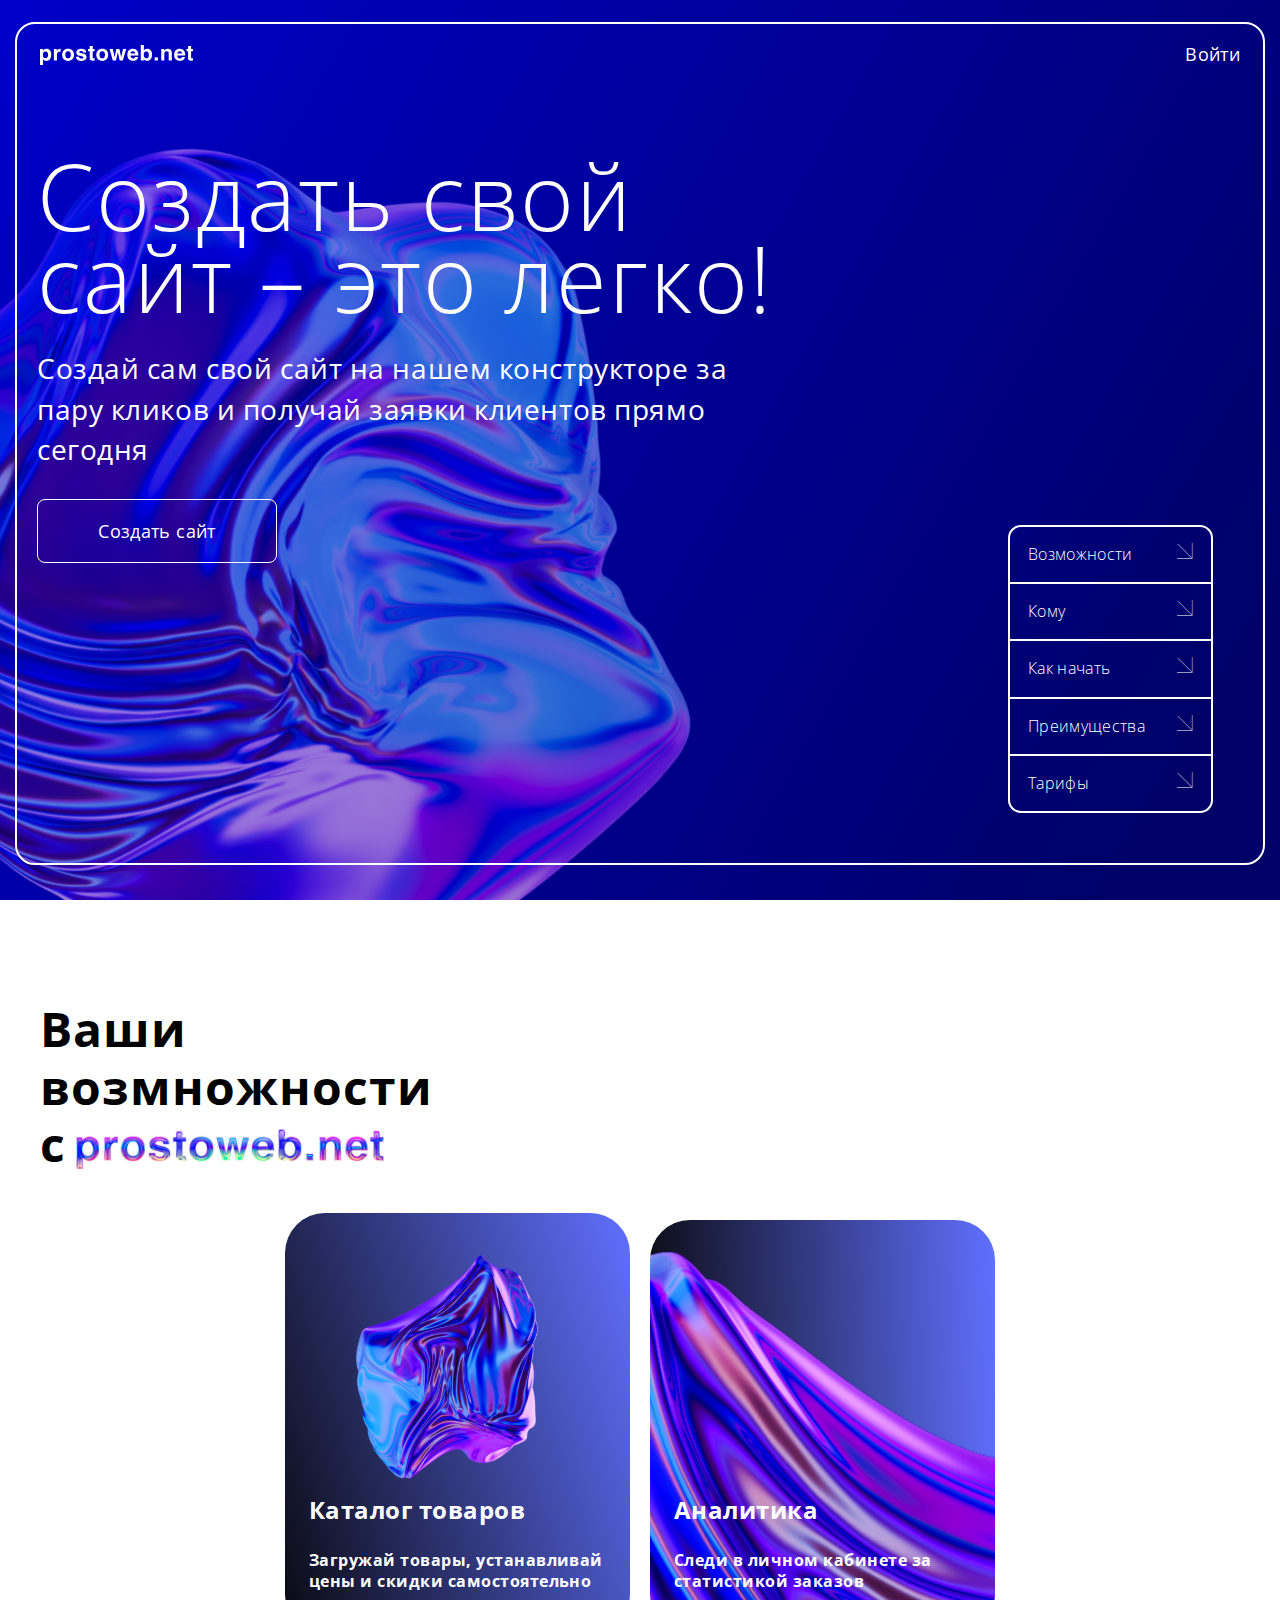
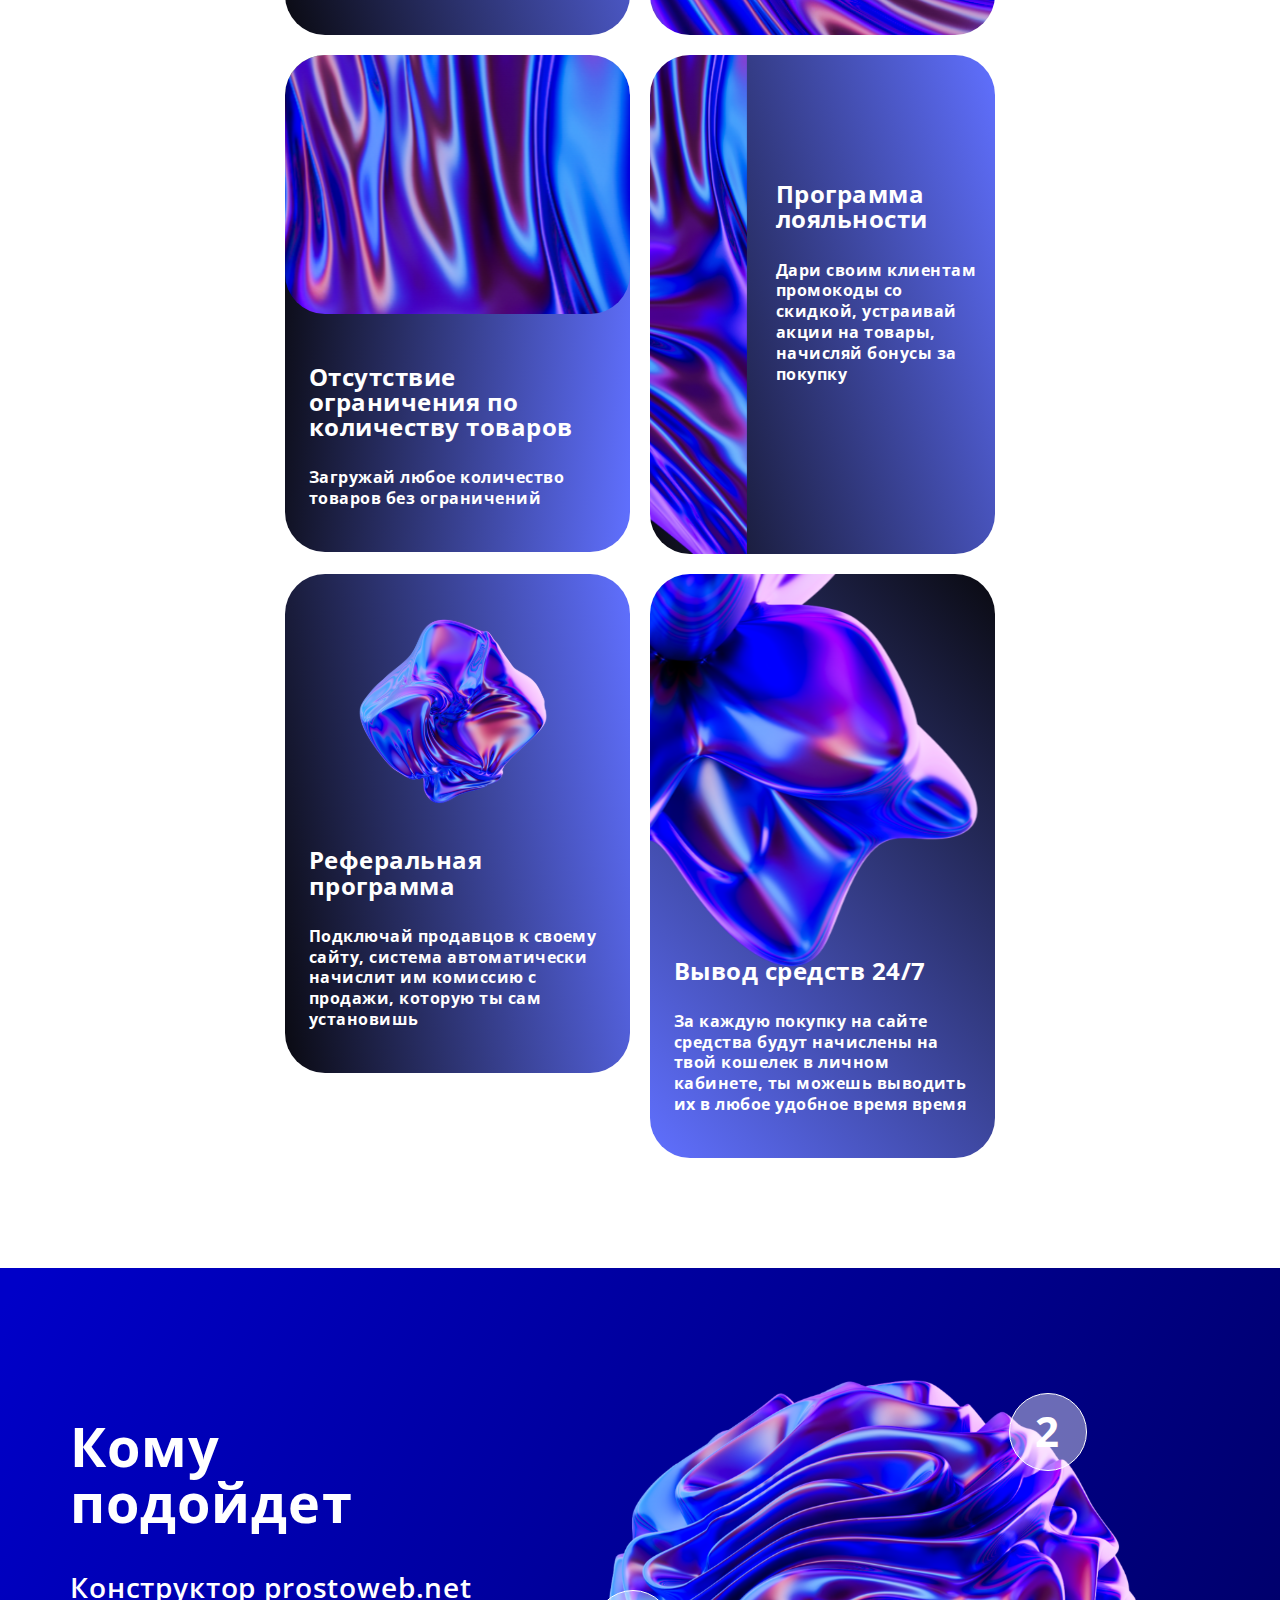
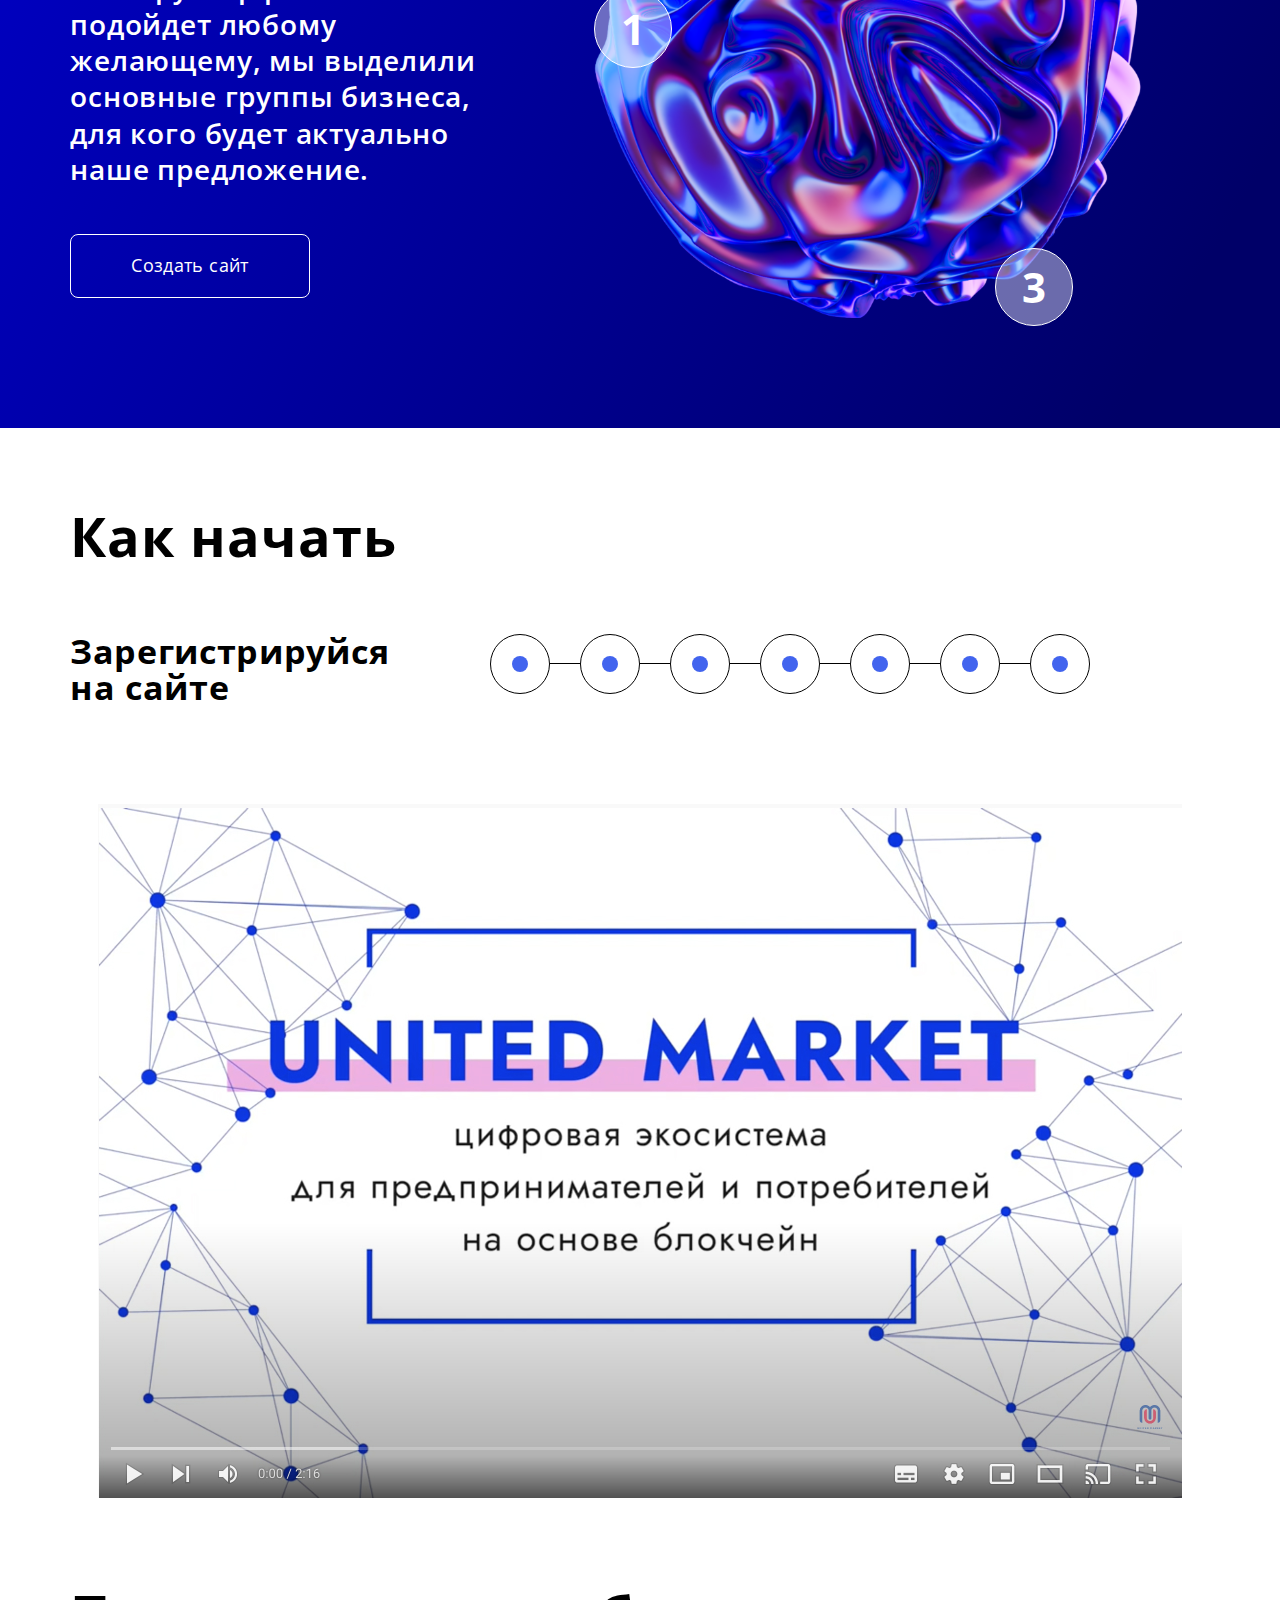
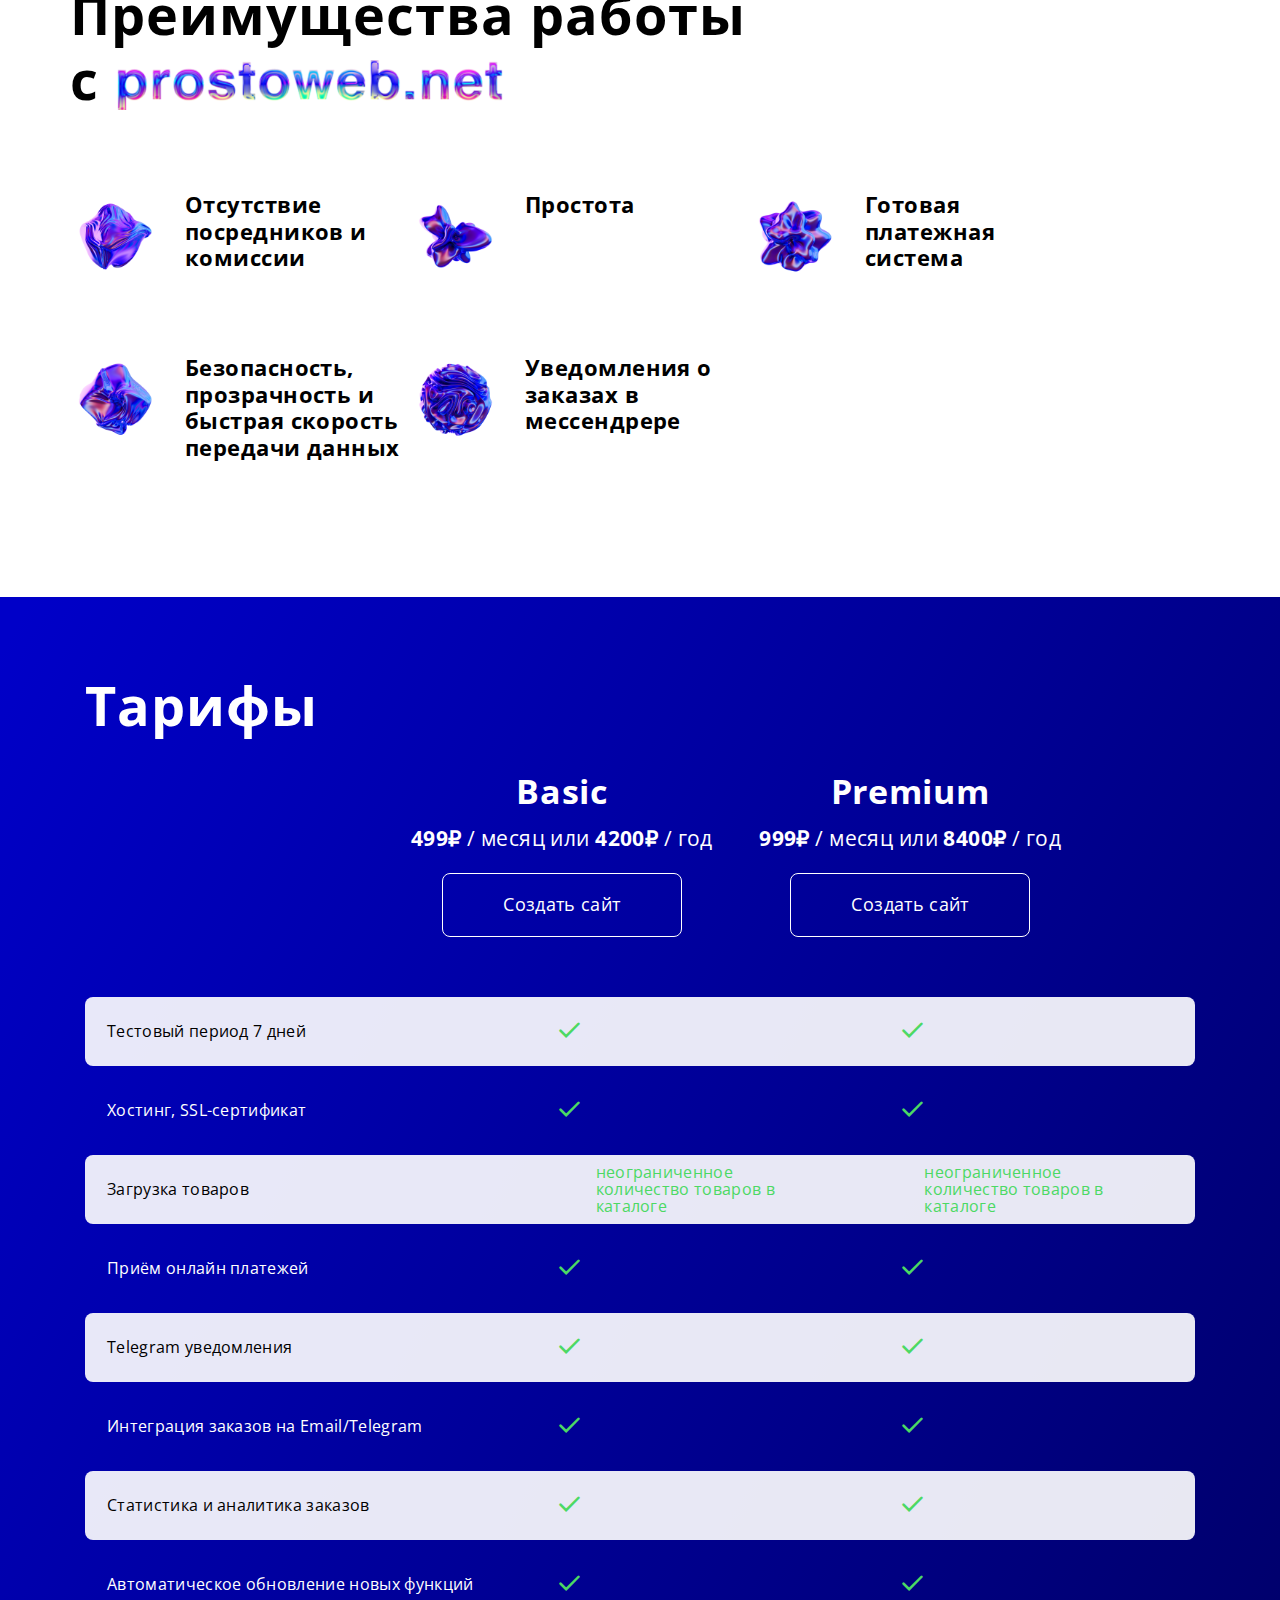
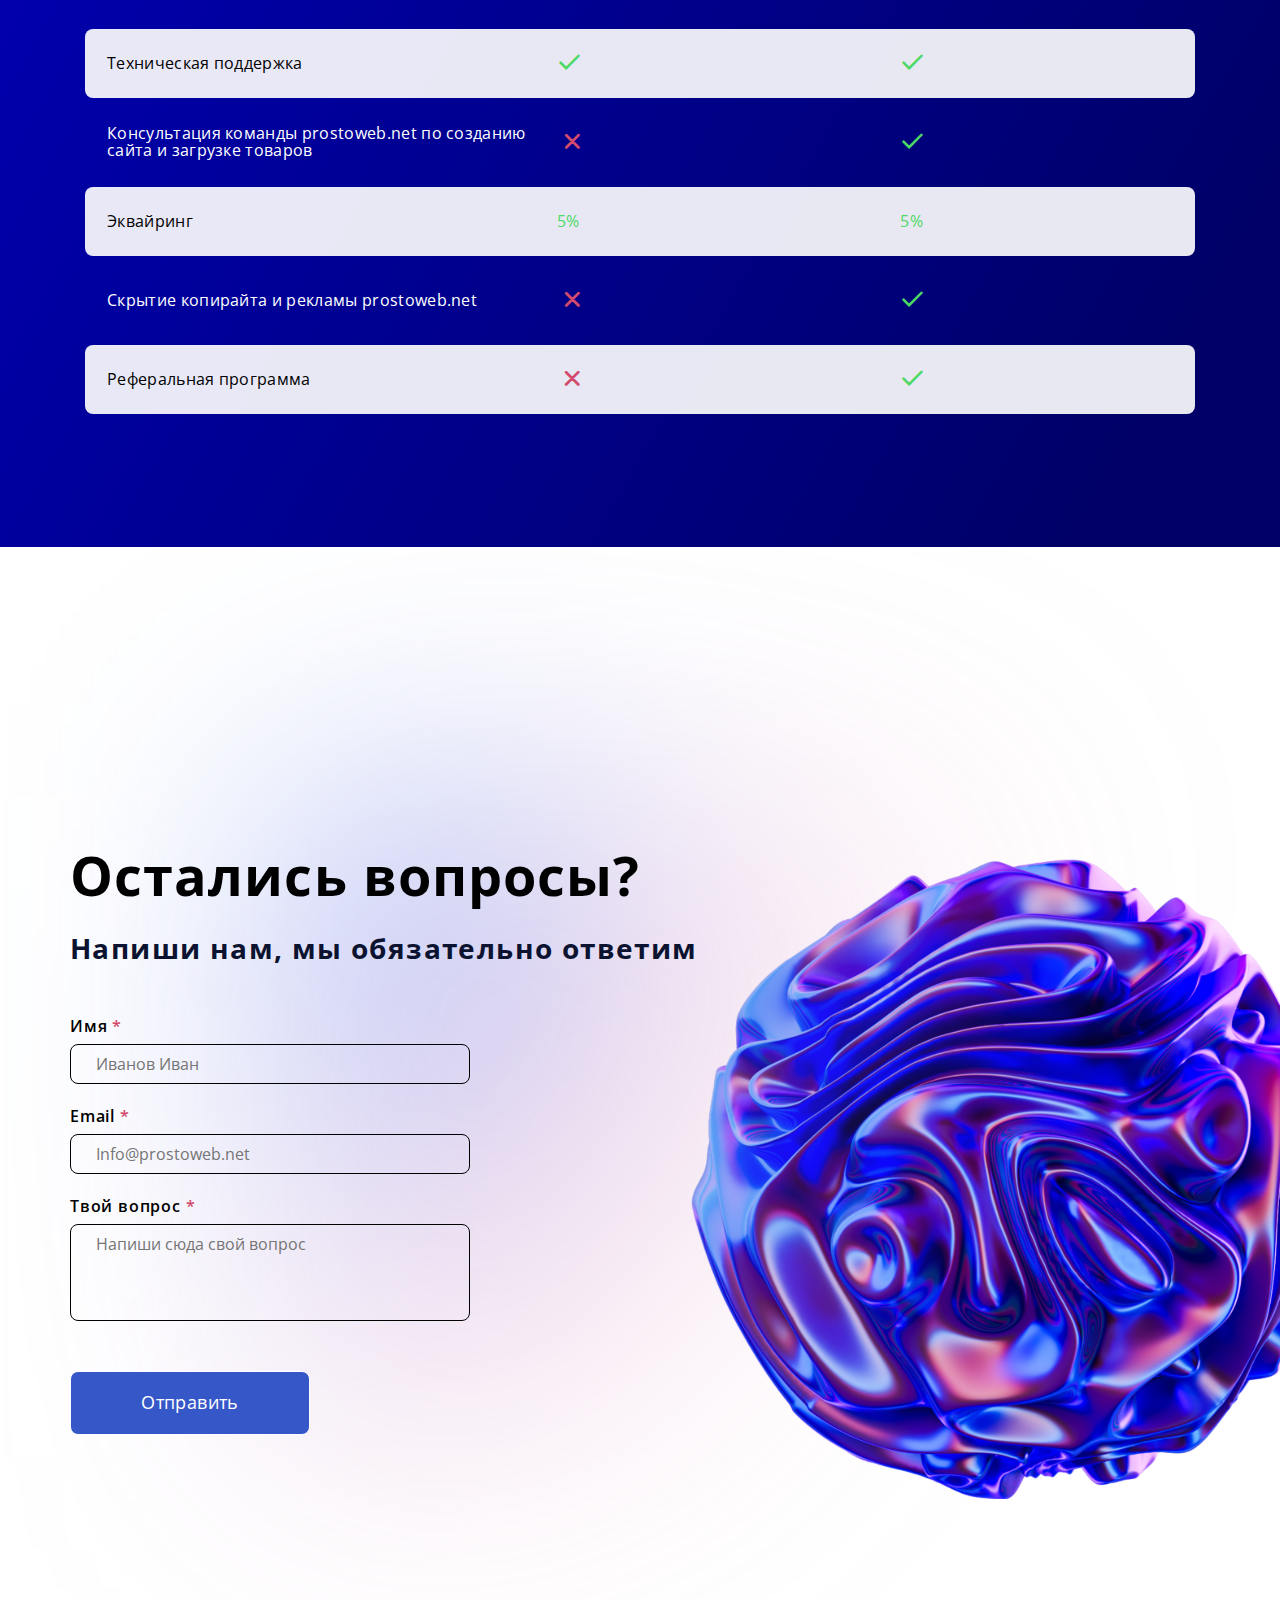
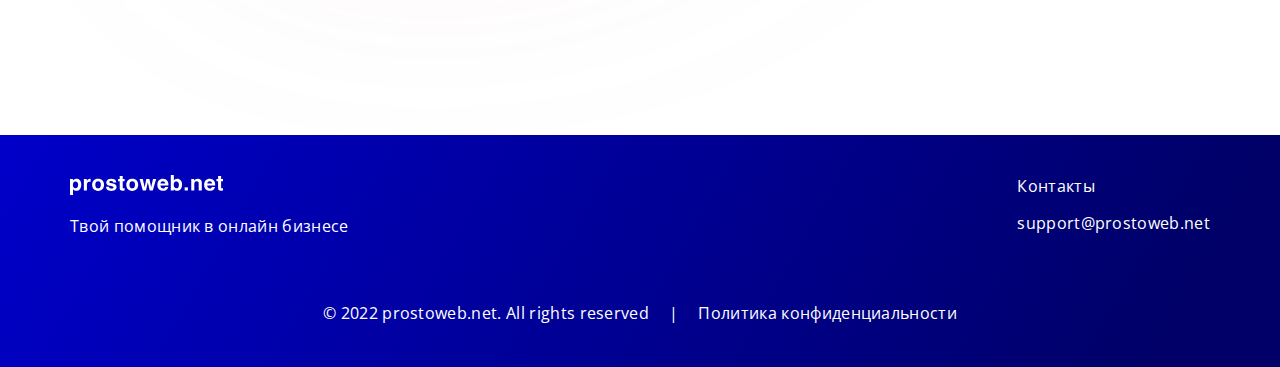
==== index.html @ 04d5a064 "Внес исправления" ====
<!DOCTYPE html>
<html lang="en">
<head>
    <meta charset="UTF-8">
    <meta http-equiv="X-UA-Compatible" content="IE=edge">
    <meta name="viewport" content="width=device-width, initial-scale=1.0">
    <title>Document</title>
    <link rel="preconnect" href="https://fonts.googleapis.com">
    <link rel="preconnect" href="https://fonts.gstatic.com" crossorigin>
    <link href="https://fonts.googleapis.com/css2?family=Open+Sans:wght@300;400;500;600;700;800&display=swap" rel="stylesheet">
    <link rel="stylesheet" href="css/um-icon-style.css">
    <link rel="stylesheet" href="main.css">
</head>
<body>
    <header class="header">
        <div class="header__wrap">
            <a class="header__logo" href="#">
                <img src="images/svg/logo.svg" alt="logo">
            </a>
            
            <button class="header__menu-btn menu-btn">
                <span class="menu-btn__elem"></span>
                <span class="menu-btn__elem"></span>
            </button>


            <button class="header__login login">Войти</button>
        </div>
    </header>

    <main>

        <section class="hero">
            <div class="hero__wrap">
                <h1 class="hero__title">Создать свой сайт – это легко!</h1>
                <p class="hero__text">Создай сам свой сайт на нашем конcтрукторе за пару кликов и получай заявки клиентов прямо сегодня</p>
                <button class="hero__btn btn">Создать сайт</button>
            
                <nav class="menu">
                    <ul class="menu__list">
                        <li class="menu__item"><a class="menu__link" href="#">Возможности<i class="icon-arrow"></i></a></li>
                        <li class="menu__item"><a class="menu__link" href="#">Кому<i class="icon-arrow"></i></a></li>
                        <li class="menu__item"><a class="menu__link" href="#">Как начать<i class="icon-arrow"></i></a></li>
                        <li class="menu__item"><a class="menu__link" href="#">Преимущества<i class="icon-arrow"></i></a></li>
                        <li class="menu__item"><a class="menu__link" href="#">Тарифы<i class="icon-arrow"></i></a></li>
                        <li class="menu__item"><a class="menu__link" href="#">Войти<i class="icon-arrow"></i></a></li>
                    </ul>
                </nav>
            </div>

        </section>

        <section class="features">
            <h2 class="features__title">Ваши возмножности с</h2>

            <ul class="features__list">
                <li class="features__item features-block">
                    <div class="features-block__wrap">
                        <h3 class="features-block__title">Каталог товаров</h3>
                        <p class="features-block__text">Загружай товары, устанавливай цены и скидки самостоятельно</p>
                    </div>
                </li>
                <li class="features__item features-block">
                    <div class="features-block__wrap">
                        <h3 class="features-block__title">Аналитика</h3>
                        <p class="features-block__text">Следи в личном кабинете за статистикой заказов</p>
                    </div>
                </li>
                <li class="features__item features-block">
                    <div class="features-block__wrap">
                        <h3 class="features-block__title">Отсутствие ограничения по количеству товаров</h3>
                        <p class="features-block__text">Загружай любое количество товаров без ограничений</p>
                    </div>
                </li>
                <li class="features__item features-block">
                    <div class="features-block__wrap">
                        <h3 class="features-block__title">Программа лояльности</h3>
                        <p class="features-block__text">Дари своим клиентам промокоды со скидкой, устраивай акции на товары, начисляй бонусы за покупку</p>
                    </div>
                </li>
                <li class="features__item features-block">
                    <div class="features-block__wrap">
                        <h3 class="features-block__title">Реферальная программа</h3>
                        <p class="features-block__text">Подключай продавцов к своему сайту, система автоматически начислит им комиссию с продажи, которую ты сам установишь</p>
                    </div>
                </li>
                <li class="features__item features-block">
                    <div class="features-block__wrap">
                        <h3 class="features-block__title">Вывод средств 24/7</h3>
                        <p class="features-block__text">За каждую покупку на сайте средства будут начислены на твой кошелек в личном кабинете, ты можешь выводить их в любое удобное время время</p>
                    </div>
                </li>
            </ul>
        </section>

        <section class="whom">
            <div class="whom__wrapper">
                <div class="whom__block-one block-one">
                    <h2 class="block-one__title">Кому подойдет</h2>
                    <p class="block-one__text">Конструктор prostoweb.net подойдет любому желающему, мы выделили основные группы бизнеса, для кого будет актуально наше предложение.</p>
                    <button class="btn">Создать сайт</button>
                </div>
                <div class="whom__block-two block-two">
                    <button class="block-two__btn" data-tabs-path="tabs-one">1</button>
                    <button class="block-two__btn" data-tabs-path="tabs-two">2</button>
                    <button class="block-two__btn" data-tabs-path="tabs-three">3</button>
                    <img src="images/svg/component.svg" alt="component">
                </div>
                
                <div class="block-three" data-tabs-target="tabs-one">
                    <div class="block-three__wrapp">
                        <button class="block-three__button"><i class="icon-close02"></i></button>
                        <div class="block-three__number">1/3</div>
                        <div class="block-three__title">Стартап</div>
                        <div class="block-three__text">Начинающий бизнес, который хочет протестировать потребности клиента</div>
                    </div>

                    <div class="block-three__img">
                        <img src="images/jpg/car01-1.jpg" alt="foto">
                        <img src="images/jpg/car01-2.jpg" alt="foto">
                    </div>
                </div>
                
                <div class="block-three" data-tabs-target="tabs-two">
                    <div class="block-three__wrapp">
                        <button class="block-three__button"><i class="icon-close02"></i></button>
                        <div class="block-three__number">2/3</div>
                        <div class="block-three__title">Оффлайн бизнес</div>
                        <div class="block-three__text">Владельцам оффлайн бизнеса, которые хотят получать больше прибыли за счет онлайн заказов</div>
                    </div>

                    <div class="block-three__img">
                        <img src="images/jpg/car02-1.jpg" alt="foto">
                        <img src="images/jpg/car02-2.jpg" alt="foto">
                    </div>
                </div>

                <div class="block-three" data-tabs-target="tabs-three">
                    <div class="block-three__wrapp">
                        <button class="block-three__button"><i class="icon-close02"></i></button>
                        <div class="block-three__number">3/3</div>
                        <div class="block-three__title">Владельцам магазина в социальных сетях</div>
                        <div class="block-three__text">Поможет в увеличении продаж и конверсии с помощью удобной ссылки на товары или услуги</div>
                    </div>

                    <div class="block-three__img">
                        <img src="images/jpg/car03-1.jpg" alt="foto">
                        <img src="images/jpg/car03-2.jpg" alt="foto">
                    </div>
                </div>

            </div>
        </section>

        <section class="start">
            <h2 class="start__title">Как начать</h2>

            <div class="start__wrapper">
                <ul class="start__list-text list-text">
                    <li class="list-text__item">Зарегистрируйся на сайте</li>
                    <li class="list-text__item">Попробуй бесплатный тестовый режим 7 дней</li>
                    <li class="list-text__item">Выбери тип сайта</li>
                    <li class="list-text__item">Заполни информацию в своем бизнесе</li>
                    <li class="list-text__item">Выбери готовый шаблон сайта</li>
                    <li class="list-text__item">Самостоятельно загружай товары или услуги и уснавливай на них цену</li>
                    <li class="list-text__item">Твой личный сайт готов!</li>
                </ul>
                <ul class="list-elem">
                    <li class="list-elem__item"><span class="list-elem__elem"></span></li>
                    <li class="list-elem__item"><span class="list-elem__elem"></span></li>
                    <li class="list-elem__item"><span class="list-elem__elem"></span></li>
                    <li class="list-elem__item"><span class="list-elem__elem"></span></li>
                    <li class="list-elem__item"><span class="list-elem__elem"></span></li>
                    <li class="list-elem__item"><span class="list-elem__elem"></span></li>
                    <li class="list-elem__item"><span class="list-elem__elem"></span></li>
                </ul>
            </div>

            <div class="start__promo">
                <img src="images/jpg/ifrem.jpg" alt="ifrem">
            </div>


        </section>

        <section class="benefits">
            <h2 class="benefits__title">Преимущества работы с</h2>
            <ul class="benefits__list">
                <li class="benefits__item">Отсутствие посредников и комиссии</li>
                <li class="benefits__item">Простота</li>
                <li class="benefits__item">Готовая платежная система</li>
                <li class="benefits__item">Безопасность, прозрачность и быстрая скорость передачи данных </li>
                <li class="benefits__item">Уведомления о заказах в мессендрере</li>
            </ul>
        </section>

        <section class="tariff">
            <div class="tariff__wrapper">
                <h2 class="tariff__title">Тарифы</h2>
                <div class="tariff-block">
                    <div class="tariff-block__wrap">
                        <h3 class="tariff-block__title">Basic</h3>
                        <div class="tariff-block__price"><span>499₽</span> / месяц или <span>4200₽</span> / год</div>
                        <button class="tariff-block__btn btn">Создать сайт</button>
                    </div>
                    <ul class="tariff-block__list">
                        <li class="tariff-block__item"><span class="tariff-block__text">Тестовый период 7 дней</span><span class="tariff-block__icon"><i class="icon-ok"></i></span></li>
                        <li class="tariff-block__item"><span class="tariff-block__text">Хостинг, SSL-сертификат</span><span class="tariff-block__icon"><i class="icon-ok"></i></span></li>
                        <li class="tariff-block__item"><span class="tariff-block__text">Загрузка товаров</span><span class="tariff-block__icon">неограниченное количество товаров в каталоге</span></li>
                        <li class="tariff-block__item"><span class="tariff-block__text">Приём онлайн платежей</span><span class="tariff-block__icon"><i class="icon-ok"></i></span></li>
                        <li class="tariff-block__item"><span class="tariff-block__text">Telegram уведомления</span><span class="tariff-block__icon"><i class="icon-ok"></i></span></li>
                        <li class="tariff-block__item"><span class="tariff-block__text">Интеграция заказов на Email/Telegram</span><span class="tariff-block__icon"><i class="icon-ok"></i></span></li>
                        <li class="tariff-block__item"><span class="tariff-block__text">Cтатистика и аналитика заказов</span><span class="tariff-block__icon"><i class="icon-ok"></i></span></li>
                        <li class="tariff-block__item"><span class="tariff-block__text">Автоматическое обновление новых функций</span><span class="tariff-block__icon"><i class="icon-ok"></i></span></li>
                        <li class="tariff-block__item"><span class="tariff-block__text">Техническая поддержка</span><span class="tariff-block__icon"><i class="icon-ok"></i></span></li>
                        <li class="tariff-block__item"><span class="tariff-block__text">Консультация команды prostoweb.net по созданию сайта и загрузке товаров</span><span class="tariff-block__icon"><i class="icon-close"></i></span></li>
                        <li class="tariff-block__item"><span class="tariff-block__text">Эквайринг</span><span class="tariff-block__icon">5%</span></li>
                        <li class="tariff-block__item"><span class="tariff-block__text">Скрытие копирайта и рекламы prostoweb.net</span><span class="tariff-block__icon"><i class="icon-close"></i></span></li>
                        <li class="tariff-block__item"><span class="tariff-block__text">Реферальная программа</span><span class="tariff-block__icon"><i class="icon-close"></i></span></li>
                    </ul>
                </div>
                <div class="tariff-block">
                    <div class="tariff-block__wrap">
                        <h3 class="tariff-block__title">Premium</h3>
                        <div class="tariff-block__price"><span>999₽</span> / месяц или <span>8400₽</span> / год</div>
                        <button class="tariff-block__btn btn">Создать сайт</button>
                    </div>
                    <ul class="tariff-block__list">
                        <li class="tariff-block__item"><span class="tariff-block__text">Тестовый период 7 дней</span><span class="tariff-block__icon"><i class="icon-ok"></i></span></li>
                        <li class="tariff-block__item"><span class="tariff-block__text">Хостинг, SSL-сертификат</span><span class="tariff-block__icon"><i class="icon-ok"></i></span></li>
                        <li class="tariff-block__item"><span class="tariff-block__text">Загрузка товаров</span><span class="tariff-block__icon">неограниченное количество товаров в каталоге</span></li>
                        <li class="tariff-block__item"><span class="tariff-block__text">Приём онлайн платежей</span><span class="tariff-block__icon"><i class="icon-ok"></i></span></li>
                        <li class="tariff-block__item"><span class="tariff-block__text">Telegram уведомления</span><span class="tariff-block__icon"><i class="icon-ok"></i></span></li>
                        <li class="tariff-block__item"><span class="tariff-block__text">Интеграция заказов на Email/Telegram</span><span class="tariff-block__icon"><i class="icon-ok"></i></span></li>
                        <li class="tariff-block__item"><span class="tariff-block__text">Cтатистика и аналитика заказов</span><span class="tariff-block__icon"><i class="icon-ok"></i></span></li>
                        <li class="tariff-block__item"><span class="tariff-block__text">Автоматическое обновление новых функций</span><span class="tariff-block__icon"><i class="icon-ok"></i></span></li>
                        <li class="tariff-block__item"><span class="tariff-block__text">Техническая поддержка</span><span class="tariff-block__icon"><i class="icon-ok"></i></span></li>
                        <li class="tariff-block__item"><span class="tariff-block__text">Консультация команды prostoweb.net по созданию сайта и загрузке товаров</span><span class="tariff-block__icon"><i class="icon-ok"></i></span></li>
                        <li class="tariff-block__item"><span class="tariff-block__text">Эквайринг</span><span class="tariff-block__icon">5%</span></li>
                        <li class="tariff-block__item"><span class="tariff-block__text">Скрытие копирайта и рекламы prostoweb.net</span><span class="tariff-block__icon"><i class="icon-ok"></i></span></li>
                        <li class="tariff-block__item"><span class="tariff-block__text">Реферальная программа</span><span class="tariff-block__icon"><i class="icon-ok"></i></span></li>
                    </ul>
                </div>
                <div class="tariff-block">
                    <div class="tariff-block__wrapper">
                        <div class="tariff-block__wrap">
                            <h3 class="tariff-block__title">Basic</h3>
                            <div class="tariff-block__price"><span>499₽</span> / месяц или <span>4200₽</span> / год</div>
                            <button class="tariff-block__btn btn">Создать сайт</button>
                        </div>
                        <div class="tariff-block__wrap">
                            <h3 class="tariff-block__title">Premium</h3>
                            <div class="tariff-block__price"><span>999₽</span> / месяц или <span>8400₽</span> / год</div>
                            <button class="tariff-block__btn btn">Создать сайт</button>
                        </div>
                    </div>
                    <ul class="tariff-block__list">
                        <li class="tariff-block__item">
                            <span class="tariff-block__text">Тестовый период 7 дней</span>
                            <span class="tariff-block__icon"><i class="icon-ok"></i></span>
                            <span class="tariff-block__icon"><i class="icon-ok"></i></span>
                        </li>
                        <li class="tariff-block__item">
                            <span class="tariff-block__text">Хостинг, SSL-сертификат</span>
                            <span class="tariff-block__icon"><i class="icon-ok"></i></span>
                            <span class="tariff-block__icon"><i class="icon-ok"></i></span>
                        </li>
                        <li class="tariff-block__item">
                            <span class="tariff-block__text">Загрузка товаров</span>
                            <span class="tariff-block__icon">неограниченное количество товаров в каталоге</span>
                            <span class="tariff-block__icon">неограниченное количество товаров в каталоге</span>
                        </li>
                        <li class="tariff-block__item">
                            <span class="tariff-block__text">Приём онлайн платежей</span>
                            <span class="tariff-block__icon"><i class="icon-ok"></i></span>
                            <span class="tariff-block__icon"><i class="icon-ok"></i></span>
                        </li>
                        <li class="tariff-block__item">
                            <span class="tariff-block__text">Telegram уведомления</span>
                            <span class="tariff-block__icon"><i class="icon-ok"></i></span>
                            <span class="tariff-block__icon"><i class="icon-ok"></i></span>
                        </li>
                        <li class="tariff-block__item">
                            <span class="tariff-block__text">Интеграция заказов на Email/Telegram</span>
                            <span class="tariff-block__icon"><i class="icon-ok"></i></span>
                            <span class="tariff-block__icon"><i class="icon-ok"></i></span>
                        </li>
                        <li class="tariff-block__item">
                            <span class="tariff-block__text">Cтатистика и аналитика заказов</span>
                            <span class="tariff-block__icon"><i class="icon-ok"></i></span>
                            <span class="tariff-block__icon"><i class="icon-ok"></i></span>
                        </li>
                        <li class="tariff-block__item">
                            <span class="tariff-block__text">Автоматическое обновление новых функций</span>
                            <span class="tariff-block__icon"><i class="icon-ok"></i></span>
                            <span class="tariff-block__icon"><i class="icon-ok"></i></span>
                        </li>
                        <li class="tariff-block__item">
                            <span class="tariff-block__text">Техническая поддержка</span>
                            <span class="tariff-block__icon"><i class="icon-ok"></i></span>
                            <span class="tariff-block__icon"><i class="icon-ok"></i></span>
                        </li>
                        <li class="tariff-block__item">
                            <span class="tariff-block__text">Консультация команды prostoweb.net по созданию сайта и загрузке товаров</span>
                            <span class="tariff-block__icon"><i class="icon-close"></i></span>
                            <span class="tariff-block__icon"><i class="icon-ok"></i></span>
                        </li>
                        <li class="tariff-block__item">
                            <span class="tariff-block__text">Эквайринг</span>
                            <span class="tariff-block__icon">5%</span>
                            <span class="tariff-block__icon">5%</span>
                        </li>
                        <li class="tariff-block__item">
                            <span class="tariff-block__text">Скрытие копирайта и рекламы prostoweb.net</span>
                            <span class="tariff-block__icon"><i class="icon-close"></i></span>
                            <span class="tariff-block__icon"><i class="icon-ok"></i></span>
                        </li>
                        <li class="tariff-block__item">
                            <span class="tariff-block__text">Реферальная программа</span>
                            <span class="tariff-block__icon"><i class="icon-close"></i></span>
                            <span class="tariff-block__icon"><i class="icon-ok"></i></span>
                        </li>
                    </ul>
                </div>
            </div>
        </section>

        <section class="feedback">
            <h2 class="feedback__title">Остались вопросы?</h2>
            <p class="feedback__text">Напиши нам, мы обязательно ответим</p>

            <form class="feedback__form form" action="#">
                <label class="form__label">
                    <span class="form__text">Имя <span class="form__elem">*</span></span>
                    <input class="form__input" type="text" placeholder="Иванов Иван">
                </label>
                <label class="form__label">
                    <span class="form__text">Email <span class="form__elem">*</span></span>
                    <input class="form__input" type="text" placeholder="Info@prostoweb.net">
                </label>
                <label class="form__label">
                    <span class="form__text">Твой вопрос <span class="form__elem">*</span></span>
                    <textarea class="form__textarea" type="text" placeholder="Напиши сюда свой вопрос"></textarea>
                </label>
                <button class="form__btn btn btn--blue" type="submit">Отправить</button>
            </form>
        </section>
    </main>

    <footer class="footer">
        <div class="footer__wrapper">
            <div class="footer__block-one">
                <ul class="footer__list">
                    <li class="footer__item"><a href="#"><img src="/images/svg/logo.svg" alt="logo"></a></li>
                    <li class="footer__item">Твой помощник в онлайн бизнесе</li>
                </ul>
                <ul class="footer__list">
                    <li class="footer__item">Контакты</li>
                    <li class="footer__item"><a class="footer__link" href="malito:support@prostoweb.net">support@prostoweb.net</a></li>
                </ul>
            </div>
            <div class="footer__block-two">
                <ul class="footer__list">
                    <li class="footer__item">Политика конфиденциальности</li>
                    <li class="footer__item">© 2022 prostoweb.net. All rights reserved</li>
                </ul>
            </div>
        </div>
    </footer>

    <script src="js/app.js"></script>
</body>
</html>
---- css/um-icon-style.css ----
@font-face {
  font-family: 'icomoon';
  src:  url('../fonts/icomoon.eot?x3k9tu');
  src:  url('../fonts/icomoon.woff?x3k9tu') format('woff');
  font-weight: normal;
  font-style: normal;
  font-display: block;
}

[class^="icon-"], [class*=" icon-"] {
  /* use !important to prevent issues with browser extensions that change fonts */
  font-family: 'icomoon' !important;
  speak: never;
  font-style: normal;
  font-weight: normal;
  font-variant: normal;
  text-transform: none;
  line-height: 1;

  /* Better Font Rendering =========== */
  -webkit-font-smoothing: antialiased;
  -moz-osx-font-smoothing: grayscale;
}

.icon-close02:before {
  content: "\e903";
}
.icon-arrow:before {
  content: "\e900";
}
.icon-ok:before {
  content: "\e901";
}
.icon-close:before {
  content: "\e902";
}
---- main.css ----
/*! Generated by Font Squirrel (https://www.fontsquirrel.com) on July 6, 2022 */
@font-face {
  font-family: 'open_sans';
  src: url("fonts/open-sans-v29-latin-300-webfont.woff2") format("woff2"), url("fonts/open-sans-v29-latin-300-webfont.woff") format("woff");
  font-weight: normal;
  font-style: normal;
}

@font-face {
  font-family: 'open_sans';
  src: url("fonts/open-sans-v29-latin-500-webfont.woff2") format("woff2"), url("fonts/open-sans-v29-latin-500-webfont.woff") format("woff");
  font-weight: normal;
  font-style: normal;
}

@font-face {
  font-family: 'open_sans';
  src: url("fonts/open-sans-v29-latin-600-webfont.woff2") format("woff2"), url("fonts/open-sans-v29-latin-600-webfont.woff") format("woff");
  font-weight: normal;
  font-style: normal;
}

@font-face {
  font-family: 'open_sans';
  src: url("fonts/open-sans-v29-latin-700-webfont.woff2") format("woff2"), url("fonts/open-sans-v29-latin-700-webfont.woff") format("woff");
  font-weight: normal;
  font-style: normal;
}

@font-face {
  font-family: 'open_sans';
  src: url("fonts/open-sans-v29-latin-800-webfont.woff2") format("woff2"), url("fonts/open-sans-v29-latin-800-webfont.woff") format("woff");
  font-weight: normal;
  font-style: normal;
}

@font-face {
  font-family: 'open_sans';
  src: url("fonts/open-sans-v29-latin-regular-webfont.woff2") format("woff2"), url("fonts/open-sans-v29-latin-regular-webfont.woff") format("woff");
  font-weight: normal;
  font-style: normal;
}

/*! normalize.css v8.0.1 | MIT License | github.com/necolas/normalize.css */
/* Document
   ========================================================================== */
/**
 * 1. Correct the line height in all browsers.
 * 2. Prevent adjustments of font size after orientation changes in iOS.
 */
html {
  line-height: 1.15;
  /* 1 */
  -webkit-text-size-adjust: 100%;
  /* 2 */
}

/* Sections
     ========================================================================== */
/**
   * Remove the margin in all browsers.
   */
body {
  margin: 0;
}

/**
   * Render the `main` element consistently in IE.
   */
main {
  display: block;
}

/**
   * Correct the font size and margin on `h1` elements within `section` and
   * `article` contexts in Chrome, Firefox, and Safari.
   */
h1 {
  font-size: 2em;
  margin: 0.67em 0;
}

/* Grouping content
     ========================================================================== */
/**
   * 1. Add the correct box sizing in Firefox.
   * 2. Show the overflow in Edge and IE.
   */
hr {
  -webkit-box-sizing: content-box;
          box-sizing: content-box;
  /* 1 */
  height: 0;
  /* 1 */
  overflow: visible;
  /* 2 */
}

/**
   * 1. Correct the inheritance and scaling of font size in all browsers.
   * 2. Correct the odd `em` font sizing in all browsers.
   */
pre {
  font-family: monospace, monospace;
  /* 1 */
  font-size: 1em;
  /* 2 */
}

/* Text-level semantics
     ========================================================================== */
/**
   * Remove the gray background on active links in IE 10.
   */
a {
  background-color: transparent;
}

/**
   * 1. Remove the bottom border in Chrome 57-
   * 2. Add the correct text decoration in Chrome, Edge, IE, Opera, and Safari.
   */
abbr[title] {
  border-bottom: none;
  /* 1 */
  text-decoration: underline;
  /* 2 */
  -webkit-text-decoration: underline dotted;
          text-decoration: underline dotted;
  /* 2 */
}

/**
   * Add the correct font weight in Chrome, Edge, and Safari.
   */
b,
strong {
  font-weight: bolder;
}

/**
   * 1. Correct the inheritance and scaling of font size in all browsers.
   * 2. Correct the odd `em` font sizing in all browsers.
   */
code,
kbd,
samp {
  font-family: monospace, monospace;
  /* 1 */
  font-size: 1em;
  /* 2 */
}

/**
   * Add the correct font size in all browsers.
   */
small {
  font-size: 80%;
}

/**
   * Prevent `sub` and `sup` elements from affecting the line height in
   * all browsers.
   */
sub,
sup {
  font-size: 75%;
  line-height: 0;
  position: relative;
  vertical-align: baseline;
}

sub {
  bottom: -0.25em;
}

sup {
  top: -0.5em;
}

/* Embedded content
     ========================================================================== */
/**
   * Remove the border on images inside links in IE 10.
   */
img {
  border-style: none;
}

/* Forms
     ========================================================================== */
/**
   * 1. Change the font styles in all browsers.
   * 2. Remove the margin in Firefox and Safari.
   */
button,
input,
optgroup,
select,
textarea {
  font-family: inherit;
  /* 1 */
  font-size: 100%;
  /* 1 */
  line-height: 1.15;
  /* 1 */
  margin: 0;
  /* 2 */
}

/**
   * Show the overflow in IE.
   * 1. Show the overflow in Edge.
   */
button,
input {
  /* 1 */
  overflow: visible;
}

/**
   * Remove the inheritance of text transform in Edge, Firefox, and IE.
   * 1. Remove the inheritance of text transform in Firefox.
   */
button,
select {
  /* 1 */
  text-transform: none;
}

/**
   * Correct the inability to style clickable types in iOS and Safari.
   */
button,
[type="button"],
[type="reset"],
[type="submit"] {
  -webkit-appearance: button;
}

/**
   * Remove the inner border and padding in Firefox.
   */
button::-moz-focus-inner,
[type="button"]::-moz-focus-inner,
[type="reset"]::-moz-focus-inner,
[type="submit"]::-moz-focus-inner {
  border-style: none;
  padding: 0;
}

/**
   * Restore the focus styles unset by the previous rule.
   */
button:-moz-focusring,
[type="button"]:-moz-focusring,
[type="reset"]:-moz-focusring,
[type="submit"]:-moz-focusring {
  outline: 1px dotted ButtonText;
}

/**
   * Correct the padding in Firefox.
   */
fieldset {
  padding: 0.35em 0.75em 0.625em;
}

/**
   * 1. Correct the text wrapping in Edge and IE.
   * 2. Correct the color inheritance from `fieldset` elements in IE.
   * 3. Remove the padding so developers are not caught out when they zero out
   *    `fieldset` elements in all browsers.
   */
legend {
  -webkit-box-sizing: border-box;
          box-sizing: border-box;
  /* 1 */
  color: inherit;
  /* 2 */
  display: table;
  /* 1 */
  max-width: 100%;
  /* 1 */
  padding: 0;
  /* 3 */
  white-space: normal;
  /* 1 */
}

/**
   * Add the correct vertical alignment in Chrome, Firefox, and Opera.
   */
progress {
  vertical-align: baseline;
}

/**
   * Remove the default vertical scrollbar in IE 10+.
   */
textarea {
  overflow: auto;
}

/**
   * 1. Add the correct box sizing in IE 10.
   * 2. Remove the padding in IE 10.
   */
[type="checkbox"],
[type="radio"] {
  -webkit-box-sizing: border-box;
          box-sizing: border-box;
  /* 1 */
  padding: 0;
  /* 2 */
}

/**
   * Correct the cursor style of increment and decrement buttons in Chrome.
   */
[type="number"]::-webkit-inner-spin-button,
[type="number"]::-webkit-outer-spin-button {
  height: auto;
}

/**
   * 1. Correct the odd appearance in Chrome and Safari.
   * 2. Correct the outline style in Safari.
   */
[type="search"] {
  -webkit-appearance: textfield;
  /* 1 */
  outline-offset: -2px;
  /* 2 */
}

/**
   * Remove the inner padding in Chrome and Safari on macOS.
   */
[type="search"]::-webkit-search-decoration {
  -webkit-appearance: none;
}

/**
   * 1. Correct the inability to style clickable types in iOS and Safari.
   * 2. Change font properties to `inherit` in Safari.
   */
::-webkit-file-upload-button {
  -webkit-appearance: button;
  /* 1 */
  font: inherit;
  /* 2 */
}

/* Interactive
     ========================================================================== */
/*
   * Add the correct display in Edge, IE 10+, and Firefox.
   */
details {
  display: block;
}

/*
   * Add the correct display in all browsers.
   */
summary {
  display: list-item;
}

/* Misc
     ========================================================================== */
/**
   * Add the correct display in IE 10+.
   */
template {
  display: none;
}

/**
   * Add the correct display in IE 10.
   */
[hidden] {
  display: none;
}

* {
  margin: 0;
  padding: 0;
  -webkit-box-sizing: border-box;
          box-sizing: border-box;
  outline: none;
}

body {
  font-family: 'Open Sans', sans-serif;
  margin: 0 auto;
  background-color: #FFF;
}

h1, h2, h3, h4, h5 {
  margin: 0;
}

ul,
li {
  margin: 0;
  padding: 0;
  list-style: none;
}

a {
  text-decoration: none;
  cursor: pointer;
}

input,
textarea,
fieldset {
  border: none;
}

img {
  max-width: 100%;
}

button {
  background-color: transparent;
  cursor: pointer;
  border: none;
}

input,
textarea,
fieldset {
  border: none;
}

textarea {
  resize: none;
}

.visually-hidden:not(:focus):not(:active),
input[type="checkbox"].visually-hidden,
input[type="radio"].visually-hidden {
  position: absolute;
  width: 1px;
  height: 1px;
  margin: -1px;
  border: 0;
  padding: 0;
  white-space: nowrap;
  -webkit-clip-path: inset(100%);
  clip-path: inset(100%);
  clip: rect(0 0 0 0);
  overflow: hidden;
}

.header {
  position: absolute;
  width: 100%;
}

.header__wrap {
  display: -webkit-box;
  display: -ms-flexbox;
  display: flex;
  -webkit-box-align: center;
      -ms-flex-align: center;
          align-items: center;
  max-width: 1440px;
  margin: 0 auto;
  margin-top: 45px;
  padding-left: 25px;
  padding-right: 25px;
}

.header__login {
  display: none;
}

.header__menu-btn {
  z-index: 10;
}

.header__logo {
  z-index: 10;
}

.menu-btn {
  position: relative;
  display: -webkit-box;
  display: -ms-flexbox;
  display: flex;
  -webkit-box-orient: vertical;
  -webkit-box-direction: normal;
      -ms-flex-direction: column;
          flex-direction: column;
  -webkit-box-pack: justify;
      -ms-flex-pack: justify;
          justify-content: space-between;
  height: 10px;
  width: 75px;
  margin-left: auto;
}

.menu-btn:hover .menu-btn__elem,
.menu-btn:focus .menu-btn__elem {
  background: #2b5dff;
}

.menu-btn:active .menu-btn__elem {
  opacity: .8;
}

.menu-btn__elem {
  display: inline-block;
  height: 2px;
  width: 55px;
  background-color: #fff;
  -webkit-transition-duration: .5s;
          transition-duration: .5s;
}

.menu-btn__elem:first-child {
  margin-left: auto;
}

.menu-btn__elem:last-child {
  margin-right: auto;
}

.menu-btn--active .menu-btn__elem {
  position: absolute;
  left: 16px;
}

.menu-btn--active .menu-btn__elem:first-child {
  -webkit-transform: rotate(45deg);
          transform: rotate(45deg);
}

.menu-btn--active .menu-btn__elem:last-child {
  -webkit-transform: rotate(-45deg);
          transform: rotate(-45deg);
}

.hero {
  background: url("../images/svg/bg.svg") -300px -35px no-repeat, linear-gradient(119.83deg, #0000C8 1.42%, #000068 90.31%);
  height: 100vh;
  width: 100%;
  padding: 22px 15px 35px;
}

.hero__wrap {
  display: -webkit-box;
  display: -ms-flexbox;
  display: flex;
  -webkit-box-orient: vertical;
  -webkit-box-direction: normal;
      -ms-flex-direction: column;
          flex-direction: column;
  -webkit-box-pack: end;
      -ms-flex-pack: end;
          justify-content: flex-end;
  max-width: 1440px;
  margin: 0 auto;
  padding-left: 10px;
  padding-right: 10px;
  width: 100%;
  height: 100%;
  border: 2px solid #FFFFFF;
  border-radius: 20px;
}

.hero__title {
  max-width: 474px;
  margin-bottom: 29px;
  font-weight: 300;
  font-size: 58px;
  line-height: 89%;
  letter-spacing: 0.02em;
  color: #FFFFFF;
}

.hero__text {
  max-width: 655px;
  margin-bottom: 29px;
  font-weight: 400;
  font-size: 24px;
  line-height: 145%;
  letter-spacing: 0.02em;
  color: #FFFFFF;
}

.hero__btn {
  margin-bottom: 100px;
}

.btn {
  display: -webkit-box;
  display: -ms-flexbox;
  display: flex;
  -webkit-box-pack: center;
      -ms-flex-pack: center;
          justify-content: center;
  -webkit-box-align: center;
      -ms-flex-align: center;
          align-items: center;
  width: 240px;
  height: 64px;
  font-weight: 400;
  font-size: 18px;
  line-height: 105%;
  letter-spacing: 0.02em;
  color: #FFFFFF;
  border: 1.5px solid #FFFFFF;
  border-radius: 8px;
  -webkit-transition-duration: .5s;
          transition-duration: .5s;
}

.btn:hover, .btn:focus {
  background: #FFFFFF;
  color: #3657C8;
}

.btn:active {
  opacity: .8;
}

.btn--blue {
  background-color: #3657C8;
  color: #fff;
}

.btn--blue:hover, .btn--blue:focus {
  background: #ffffff00;
  color: #3657C8;
  border: 1px solid #3657C8;
}

.btn--blue:active {
  opacity: .8;
}

.menu {
  position: absolute;
  background: linear-gradient(119.83deg, #0000C8 1.42%, #000068 90.31%);
  top: 0;
  left: -900px;
  width: 100%;
  height: 100vh;
  padding: 132px 15px 15px;
  -webkit-transition-duration: .5s;
          transition-duration: .5s;
}

.menu--active {
  left: 0;
}

.menu__item:first-child a {
  border-top: 2px solid #FFFFFF;
  border-radius: 13px 13px 0px 0px;
}

.menu__item:last-child a {
  border-radius: 0px 0px 13px 13px;
}

.menu__link {
  display: -webkit-box;
  display: -ms-flexbox;
  display: flex;
  -webkit-box-pack: justify;
      -ms-flex-pack: justify;
          justify-content: space-between;
  padding: 26px 45px;
  font-weight: 300;
  font-size: 26.6493px;
  line-height: 145%;
  letter-spacing: 0.02em;
  color: #FFFFFF;
  border-bottom: 2px solid #FFFFFF;
  border-left: 2px solid #FFFFFF;
  border-right: 2px solid #FFFFFF;
  -webkit-transition-duration: .5s;
          transition-duration: .5s;
}

.menu__link:hover, .menu__link:focus {
  font-weight: 700;
}

.menu__link:active {
  opacity: .8;
}

.menu i {
  color: #FFFFFF;
}

.login {
  font-weight: 400;
  font-size: 18px;
  line-height: 105%;
  letter-spacing: 0.02em;
  color: #FFFFFF;
  z-index: 10;
  -webkit-transition-duration: .5s;
          transition-duration: .5s;
}

.login:hover, .login:focus {
  color: #3657C8;
}

.login:active {
  opacity: .8;
}

@media (min-width: 768px) {
  .header {
    position: absolute;
    width: 100%;
  }
  .header__wrap {
    padding-left: 40px;
    padding-right: 40px;
  }
  .header__login {
    display: inline-block;
    margin-left: auto;
    margin-bottom: 5px;
  }
  .header__menu-btn {
    display: none;
  }
  .hero {
    background: url("../images/svg/bg.svg") -412px -143px no-repeat, linear-gradient(119.83deg, #0000C8 1.42%, #000068 90.31%);
    background-size: 160vh, 100%;
  }
  .hero__wrap {
    position: relative;
    padding-left: 20px;
  }
  .hero__btn {
    margin-bottom: 300px;
  }
  .menu {
    position: absolute;
    background: #ffffff00;
    left: auto;
    top: auto;
    bottom: 50px;
    right: 50px;
    width: 205px;
    height: auto;
    padding: 0;
  }
  .menu--active {
    bottom: 50px;
    right: 40px;
  }
  .menu__item:nth-child(5) a {
    border-radius: 0px 0px 13px 13px;
  }
  .menu__item:last-child a {
    display: none;
  }
  .menu__link {
    padding: 16px 18px;
    font-size: 16px;
  }
}

@media (min-width: 1280px) {
  .hero {
    background: url("../images/svg/bg.svg") -412px -143px no-repeat, linear-gradient(119.83deg, #0000C8 1.42%, #000068 90.31%);
    background-size: 160vh, 100%;
  }
  .hero__title {
    max-width: 753px;
    font-size: 92px;
  }
  .hero__text {
    max-width: 761px;
    font-size: 28px;
  }
  .hero__wrap {
    position: relative;
  }
}

.features {
  padding: 70px 15px;
  max-width: 1440px;
  margin: 0 auto;
}

.features__title {
  width: 345px;
  margin-bottom: 40px;
  position: relative;
  font-weight: 700;
  font-size: 30px;
  line-height: 120%;
  letter-spacing: 0.02em;
  color: #000000;
}

.features__title::after {
  content: "";
  position: absolute;
  top: 42px;
  left: 23px;
  display: block;
  width: 232px;
  height: 29px;
  background: url("../images/svg/logo-color.svg");
  background-repeat: no-repeat;
}

.features__list {
  display: -webkit-box;
  display: -ms-flexbox;
  display: flex;
  -ms-flex-wrap: wrap;
      flex-wrap: wrap;
  -webkit-box-pack: center;
      -ms-flex-pack: center;
          justify-content: center;
}

.features__item {
  margin-bottom: 20px;
}

.features__item:nth-child(odd) {
  margin-right: 20px;
}

.features-block {
  position: relative;
  display: -webkit-box;
  display: -ms-flexbox;
  display: flex;
  -webkit-box-orient: vertical;
  -webkit-box-direction: normal;
      -ms-flex-direction: column;
          flex-direction: column;
  -webkit-box-pack: end;
      -ms-flex-pack: end;
          justify-content: flex-end;
  width: 345px;
  padding-left: 24px;
  padding-right: 14px;
  background: linear-gradient(197.63deg, #6070FF 0%, #0A0A11 100%);
  border-radius: 40px;
}

.features-block__title {
  margin-bottom: 28px;
  font-weight: 700;
  font-size: 24px;
  line-height: 105%;
  letter-spacing: 0.02em;
  color: #FFFFFF;
}

.features-block__text {
  margin-bottom: 43px;
  font-weight: 700;
  font-size: 16px;
  line-height: 130%;
  letter-spacing: 0.03em;
  color: #FFFFFF;
}

.features-block:nth-child(1) {
  height: 422px;
  background: url("../images/svg/bg-elem-1.svg"), linear-gradient(252.63deg, #6070FF 0%, #0A0A11 100%);
  background-repeat: no-repeat;
  background-position: 23px 41px, 0 0;
  -ms-flex-item-align: end;
      align-self: flex-end;
}

.features-block:nth-child(2) {
  height: 415px;
  background: url("../images/svg/bg-elem-2.svg"), linear-gradient(267.63deg, #6070FF 0%, #0A0A11 100%);
  background-repeat: no-repeat;
  -ms-flex-item-align: end;
      align-self: flex-end;
}

.features-block:nth-child(3) {
  height: 497px;
  background: url("../images/svg/bg-elem-3.svg"), linear-gradient(273.63deg, #6070FF 0%, #0A0A11 100%);
  background-repeat: no-repeat;
  background-position: 0 0, 0 0;
}

.features-block:nth-child(4) {
  -webkit-box-pack: center;
      -ms-flex-pack: center;
          justify-content: center;
  height: 499px;
  padding-left: 126px;
  background: url("../images/svg/bg-elem-4.svg"), linear-gradient(253.63deg, #6070FF 0%, #0A0A11 100%);
  background-repeat: no-repeat;
  background-position: 0 0, 0 0;
}

.features-block:nth-child(5) {
  height: 499px;
  background: url("../images/svg/bg-elem-5.svg"), linear-gradient(261.63deg, #6070FF 0%, #0A0A11 100%);
  background-repeat: no-repeat;
  background-position: 50px 41px, 0 0;
}

.features-block:nth-child(6) {
  height: 584px;
  background: url("../images/svg/bg-elem-6.svg"), linear-gradient(407.63deg, #6070FF 0%, #0A0A11 100%);
  background-repeat: no-repeat;
  background-position: 0 0, 0 0;
}

@media (min-width: 768px) {
  .features {
    padding: 0;
    padding-top: 100px;
    padding-bottom: 90px;
  }
  .features__title {
    font-size: 48px;
    padding-left: 40px;
  }
  .features__title::after {
    top: 129px;
    left: 70px;
    width: 317px;
    height: 40px;
    background-size: cover;
  }
  .features__list {
    max-width: 800px;
    margin: 0 auto;
  }
}

@media (min-width: 1300px) {
  .features {
    padding-bottom: 131px;
  }
  .features__title {
    font-size: 54px;
    padding-left: 70px;
    margin-bottom: 60px;
  }
  .features__title::after {
    top: 143px;
    left: 106px;
    width: 397px;
    height: 50px;
  }
  .features__list {
    max-width: 100%;
    -webkit-box-pack: start;
        -ms-flex-pack: start;
            justify-content: flex-start;
  }
  .features__item:nth-child(odd) {
    margin-right: 40px;
  }
  .features__item {
    margin-bottom: 50px;
    margin-right: 30px;
  }
  .features-block {
    padding-left: 34px;
  }
  .features-block__title {
    font-size: 34px;
  }
  .features-block__text {
    font-size: 16px;
  }
  .features-block:nth-child(1) {
    width: 396px;
    height: 415px;
    background-position: 58px 31px, 0 0;
  }
  .features-block:nth-child(2) {
    width: 326px;
    height: 415px;
  }
  .features-block:nth-child(3) {
    margin-right: 0;
    width: 518px;
    height: 497px;
    background: url("../images/svg/bg-elem-7.svg"), linear-gradient(197.63deg, #6070FF 0%, #0A0A11 100%);
    background-repeat: no-repeat;
  }
  .features-block:nth-child(4) {
    background: url("../images/svg/bg-elem-8.svg"), linear-gradient(253.63deg, #6070FF 0%, #0A0A11 100%);
    background-repeat: no-repeat;
    width: 559px;
    height: 499px;
    margin-left: auto;
    padding-left: 317px;
  }
  .features-block:nth-child(5) {
    width: 283px;
    height: 499px;
    background-position: 26px 24px, 0 0;
    padding-left: 24px;
  }
  .features-block:nth-child(6) {
    width: 395px;
    height: 600px;
    margin-right: 0;
    padding-right: 31px;
  }
  .features-block:nth-child(6) h3 {
    width: 241px;
  }
}

.whom {
  position: relative;
  background: linear-gradient(119.83deg, #0000C8 1.42%, #000068 90.31%);
}

.whom__wrapper {
  display: -webkit-box;
  display: -ms-flexbox;
  display: flex;
  -webkit-box-orient: vertical;
  -webkit-box-direction: normal;
      -ms-flex-direction: column;
          flex-direction: column;
  max-width: 1440px;
  margin: 0 auto;
  padding: 56px 30px;
}

.whom__block-one {
  margin-bottom: 40px;
}

.block-one__title {
  margin-bottom: 33px;
  font-weight: 700;
  font-size: 30px;
  line-height: 105%;
  letter-spacing: 0.02em;
  color: #FFFFFF;
}

.block-one__text {
  margin-bottom: 33px;
  font-weight: 600;
  font-size: 20px;
  line-height: 130%;
  letter-spacing: 0.03em;
  color: #FFFFFF;
}

.block-two {
  position: relative;
  display: -webkit-box;
  display: -ms-flexbox;
  display: flex;
  max-width: 813px;
  margin: 0 auto;
  -webkit-box-pack: center;
      -ms-flex-pack: center;
          justify-content: center;
  -webkit-box-align: center;
      -ms-flex-align: center;
          align-items: center;
  -webkit-transition-duration: .5s;
          transition-duration: .5s;
}

.block-two--active {
  -webkit-transform: translate(133px, 10px);
          transform: translate(133px, 10px);
}

.block-two__btn {
  position: absolute;
  display: -webkit-box;
  display: -ms-flexbox;
  display: flex;
  -webkit-box-pack: center;
      -ms-flex-pack: center;
          justify-content: center;
  -webkit-box-align: center;
      -ms-flex-align: center;
          align-items: center;
  width: 78px;
  height: 78px;
  font-weight: 700;
  font-size: 42.12px;
  line-height: 105%;
  text-align: center;
  letter-spacing: 0.02em;
  color: #FFFFFF;
  background: rgba(255, 255, 255, 0.42);
  border: 1.56px solid #FFFFFF;
  border-radius: 50%;
  -webkit-transition-duration: .5s;
          transition-duration: .5s;
}

.block-two__btn:hover, .block-two__btn:focus {
  background: #2b5dffb2;
}

.block-two__btn:active {
  opacity: .8;
}

.block-two__btn:nth-child(1) {
  left: 10%;
  top: 40%;
}

.block-two__btn:nth-child(2) {
  right: 18%;
  top: 6%;
}

.block-two__btn:nth-child(3) {
  right: 20%;
  bottom: 2%;
}

.block-three {
  position: absolute;
  top: 0;
  left: -1900px;
  width: 100%;
  height: 100%;
  padding: 56px 30px;
  background: linear-gradient(197.63deg, #6070FF 0%, #0A0A11 100%);
  -webkit-transition-duration: .5s;
          transition-duration: .5s;
}

.block-three--active {
  left: 0;
}

.block-three__wrapp {
  max-width: 451px;
}

.block-three__button {
  display: -webkit-box;
  display: -ms-flexbox;
  display: flex;
  -webkit-box-pack: center;
      -ms-flex-pack: center;
          justify-content: center;
  -webkit-box-align: center;
      -ms-flex-align: center;
          align-items: center;
  width: 36px;
  height: 36px;
  margin-bottom: 30px;
  border: 1px solid #FFFFFF;
  border-radius: 50%;
}

.block-three__button i {
  color: #FFFFFF;
}

.block-three__number {
  margin-bottom: 13px;
  font-weight: 400;
  font-size: 24px;
  line-height: 130%;
  letter-spacing: 0.03em;
  color: #FFFFFF;
}

.block-three__title {
  margin-bottom: 50px;
  font-weight: 700;
  font-size: 33.75px;
  line-height: 105%;
  letter-spacing: 0.02em;
  color: #FFFFFF;
}

.block-three__text {
  max-width: 472px;
  margin-bottom: 28px;
  font-weight: 400;
  font-size: 24px;
  line-height: 130%;
  letter-spacing: 0.03em;
  color: #FFFFFF;
}

.block-three__img {
  display: -webkit-box;
  display: -ms-flexbox;
  display: flex;
}

.block-three__img img {
  min-width: 140px;
  max-width: 217px;
}

.block-three__img img:first-child {
  margin-right: 20px;
}

@media (min-width: 768px) {
  .block-three {
    display: -webkit-box;
    display: -ms-flexbox;
    display: flex;
    -webkit-box-align: center;
        -ms-flex-align: center;
            align-items: center;
    -ms-flex-pack: distribute;
        justify-content: space-around;
  }
}

@media (min-width: 1280px) {
  .block-three {
    -webkit-box-align: end;
        -ms-flex-align: end;
            align-items: flex-end;
    -webkit-box-orient: vertical;
    -webkit-box-direction: normal;
        -ms-flex-direction: column;
            flex-direction: column;
    padding-right: 100px;
  }
  .block-three--active {
    left: -700px;
  }
}

@media (min-width: 768px) {
  .whom__wrapper {
    -webkit-box-orient: horizontal;
    -webkit-box-direction: normal;
        -ms-flex-direction: row;
            flex-direction: row;
    padding: 80px 50px;
  }
  .whom__block-one {
    -ms-flex-preferred-size: 40%;
        flex-basis: 40%;
  }
  .whom__block-two {
    margin: 0;
    -ms-flex-preferred-size: 60%;
        flex-basis: 60%;
  }
}

@media (min-width: 1280px) {
  .whom__wrapper {
    -webkit-box-orient: horizontal;
    -webkit-box-direction: normal;
        -ms-flex-direction: row;
            flex-direction: row;
    padding: 90px 70px;
  }
  .block-one {
    margin-top: 60px;
    padding-right: 20px;
  }
  .block-one__title {
    font-size: 54px;
    margin-bottom: 38px;
  }
  .block-one__text {
    font-size: 28px;
    margin-bottom: 46px;
  }
}

.start {
  max-width: 1440px;
  margin: 0 auto;
  padding: 70px 15px;
}

.start__title {
  margin-bottom: 20px;
  font-weight: 700;
  font-size: 30px;
  line-height: 105%;
  letter-spacing: 0.02em;
  color: #000000;
}

.start__wrapper {
  margin-bottom: 70px;
}

.start__promo {
  text-align: center;
}

.list-text {
  position: relative;
  width: 320px;
  height: 100px;
}

.list-text__item {
  position: absolute;
  top: 0;
  left: 0;
  font-weight: 700;
  font-size: 24px;
  line-height: 105%;
  letter-spacing: 0.02em;
  color: #000000;
  opacity: 0;
}

.list-text__item:first-child {
  opacity: 1;
}

.list-elem {
  display: -webkit-box;
  display: -ms-flexbox;
  display: flex;
}

.list-elem__item {
  position: relative;
  display: -webkit-box;
  display: -ms-flexbox;
  display: flex;
  -webkit-box-pack: center;
      -ms-flex-pack: center;
          justify-content: center;
  -webkit-box-align: center;
      -ms-flex-align: center;
          align-items: center;
  width: 24px;
  height: 24px;
  margin-right: 20px;
  background-color: #ffffff;
  border: 1px solid #000000;
  border-radius: 50%;
  cursor: pointer;
}

.list-elem__item:not(:last-child)::after {
  content: "";
  position: absolute;
  top: 11px;
  left: 23px;
  display: block;
  width: 30px;
  height: 1px;
  background: #000000;
  background-repeat: no-repeat;
}

.list-elem__elem {
  display: inline-block;
  width: 6px;
  height: 6px;
  background-color: #4264EE;
  border-radius: 50%;
}

@media (min-width: 768px) {
  .start {
    padding: 80px 50px;
  }
  .start__title {
    font-size: 48px;
    margin-bottom: 50px;
  }
  .list-text__item {
    font-size: 30px;
  }
  .list-elem__item {
    width: 60px;
    height: 60px;
    margin-right: 30px;
  }
  .list-elem__item:not(:last-child)::after {
    top: 28px;
    left: 59px;
  }
  .list-elem__elem {
    width: 16px;
    height: 16px;
  }
}

@media (min-width: 1280px) {
  .start {
    padding: 80px 70px;
  }
  .start__title {
    font-size: 54px;
    margin-bottom: 70px;
  }
  .start__wrapper {
    display: -webkit-box;
    display: -ms-flexbox;
    display: flex;
  }
  .start__list-text {
    margin-right: 100px;
  }
  .list-text__item {
    font-size: 34px;
  }
}

.benefits {
  max-width: 1440px;
  margin: 0 auto;
  padding: 0 15px 30px;
}

.benefits__title {
  width: 334px;
  margin-bottom: 80px;
  position: relative;
  font-weight: 700;
  font-size: 30px;
  line-height: 120%;
  letter-spacing: 0.02em;
  color: #000000;
}

.benefits__title::after {
  content: "";
  position: absolute;
  top: 76px;
  left: -2px;
  display: block;
  width: 232px;
  height: 29px;
  background: url("../images/svg/logo-color.svg");
  background-repeat: no-repeat;
}

.benefits__list {
  display: -webkit-box;
  display: -ms-flexbox;
  display: flex;
  -webkit-box-orient: vertical;
  -webkit-box-direction: normal;
      -ms-flex-direction: column;
          flex-direction: column;
}

.benefits__item {
  position: relative;
  width: 340px;
  height: 100px;
  padding-left: 115px;
  margin-bottom: 63px;
  font-weight: 700;
  font-size: 22px;
  line-height: 120%;
  letter-spacing: 0.02em;
  color: #000000;
}

.benefits__item::after {
  content: "";
  position: absolute;
  top: 0px;
  left: 0px;
  display: block;
  width: 91px;
  height: 91px;
  background-repeat: no-repeat;
}

.benefits__item:nth-child(1)::after {
  background: url("../images/svg/icon01.svg");
}

.benefits__item:nth-child(2)::after {
  background: url("../images/svg/icon02.svg");
}

.benefits__item:nth-child(3)::after {
  background: url("../images/svg/icon03.svg");
}

.benefits__item:nth-child(4)::after {
  background: url("../images/svg/icon04.svg");
}

.benefits__item:nth-child(5)::after {
  background: url("../images/svg/icon05.svg");
}

@media (min-width: 400px) {
  .benefits__title {
    width: 398px;
  }
  .benefits__title::after {
    top: 42px;
    left: 23px;
    width: 232px;
    height: 29px;
  }
}

@media (min-width: 768px) {
  .benefits {
    padding: 0 50px 80px;
  }
  .benefits__title {
    width: 630px;
    font-size: 48px;
  }
  .benefits__title::after {
    top: 73px;
    left: 40px;
    width: 317px;
    height: 40px;
    background-size: cover;
  }
  .benefits__list {
    -webkit-box-orient: horizontal;
    -webkit-box-direction: normal;
        -ms-flex-direction: row;
            flex-direction: row;
    -ms-flex-wrap: wrap;
        flex-wrap: wrap;
  }
}

@media (min-width: 1280px) {
  .benefits {
    padding: 0 70px 80px;
  }
  .benefits__title {
    width: 700px;
    font-size: 54px;
  }
  .benefits__title::after {
    top: 78px;
    left: 40px;
    width: 397px;
    height: 50px;
  }
}

.tariff {
  background: linear-gradient(119.83deg, #0000C8 1.42%, #000068 90.31%);
}

.tariff__wrapper {
  max-width: 1440px;
  margin: 0 auto;
  padding: 40px 15px;
}

.tariff__title {
  margin-bottom: 40px;
  font-weight: 700;
  font-size: 30px;
  line-height: 105%;
  letter-spacing: 0.02em;
  color: #FFFFFF;
}

.tariff-block {
  margin-bottom: 53px;
}

.tariff-block__wrap {
  display: -webkit-box;
  display: -ms-flexbox;
  display: flex;
  -webkit-box-orient: vertical;
  -webkit-box-direction: normal;
      -ms-flex-direction: column;
          flex-direction: column;
  -webkit-box-pack: center;
      -ms-flex-pack: center;
          justify-content: center;
  -webkit-box-align: center;
      -ms-flex-align: center;
          align-items: center;
}

.tariff-block__title {
  margin-bottom: 18px;
  font-weight: 700;
  font-size: 33.75px;
  line-height: 105%;
  letter-spacing: 0.02em;
  color: #FFFFFF;
}

.tariff-block__price {
  margin-bottom: 23px;
  font-weight: 400;
  font-size: 21.0938px;
  line-height: 105%;
  letter-spacing: 0.02em;
  color: #FFFFFF;
}

.tariff-block__price span {
  font-weight: 700;
}

.tariff-block__btn {
  margin-bottom: 60px;
}

.tariff-block__item {
  display: -webkit-box;
  display: -ms-flexbox;
  display: flex;
  -webkit-box-align: center;
      -ms-flex-align: center;
          align-items: center;
  -webkit-box-pack: justify;
      -ms-flex-pack: justify;
          justify-content: space-between;
  padding-left: 22px;
  height: 69px;
  margin-bottom: 10px;
  font-weight: 400;
  font-size: 16px;
  line-height: 105%;
  /* identical to box height, or 17px */
  letter-spacing: 0.02em;
}

.tariff-block__item:nth-child(odd) {
  color: #000000;
  background: rgba(255, 255, 255, 0.91);
  border-radius: 8px;
}

.tariff-block__item:nth-child(even) {
  color: #FFFFFF;
}

.tariff-block__item:nth-child(3) .tariff-block__text {
  padding-right: 0;
}

.tariff-block__item:nth-child(3) .tariff-block__icon {
  text-align: center;
  margin-right: 5px;
}

.tariff-block__text {
  padding-right: 20px;
}

.tariff-block__icon {
  color: #4CD964;
  margin-right: 43px;
}

.tariff-block:nth-child(4) {
  display: none;
}

.icon-close {
  color: #D24B6C;
}

@media (min-width: 768px) {
  .tariff {
    padding: 40px 50px;
  }
  .tariff__title {
    font-size: 48px;
  }
  .tariff-block__wrapper {
    display: -webkit-box;
    display: -ms-flexbox;
    display: flex;
    -webkit-box-pack: justify;
        -ms-flex-pack: justify;
            justify-content: space-between;
    width: 624px;
    margin-left: auto;
  }
  .tariff-block:nth-child(2) {
    display: none;
  }
  .tariff-block:nth-child(3) {
    display: none;
  }
  .tariff-block:nth-child(4) {
    display: block;
  }
  .tariff-block__text:nth-child(1) {
    -ms-flex-preferred-size: 40%;
        flex-basis: 40%;
  }
  .tariff-block__item:nth-child(3) .tariff-block__icon {
    width: 120px;
  }
  .tariff-block__item:nth-child(3) .tariff-block__icon:last-child {
    margin-right: 48px;
  }
  .tariff-block__icon:last-child {
    margin-right: 100px;
  }
}

@media (min-width: 1280px) {
  .tariff {
    padding: 40px 70px;
  }
  .tariff__title {
    font-size: 54px;
  }
  .tariff-block__wrapper {
    margin-right: 134px;
    width: 650px;
  }
  .tariff-block__text:nth-child(1) {
    -ms-flex-preferred-size: 50%;
        flex-basis: 50%;
  }
  .tariff-block__item:nth-child(3) .tariff-block__icon {
    width: 248px;
    text-align: left;
    margin-right: 106px;
  }
  .tariff-block__item:nth-child(3) .tariff-block__icon:last-child {
    margin-right: 48px;
  }
  .tariff-block__icon {
    margin-right: 321px;
  }
  .tariff-block__icon:last-child {
    margin-right: 272px;
  }
}

.feedback {
  max-width: 1440px;
  margin: 0 auto;
  padding: 70px 15px;
  background-image: url("../images/svg/bg02.svg");
  background-repeat: no-repeat;
  background-position: -380px -174px;
}

.feedback__title {
  margin-bottom: 53px;
  font-weight: 700;
  font-size: 30px;
  line-height: 105%;
  letter-spacing: 0.02em;
  color: #000000;
}

.feedback__text {
  margin-bottom: 18px;
  font-weight: 700;
  font-size: 22px;
  line-height: 160%;
  /* or 35px */
  letter-spacing: 0.05em;
  color: #0B1331;
}

.form {
  display: -webkit-box;
  display: -ms-flexbox;
  display: flex;
  -webkit-box-orient: vertical;
  -webkit-box-direction: normal;
      -ms-flex-direction: column;
          flex-direction: column;
}

.form__label {
  max-width: 400px;
  display: -webkit-box;
  display: -ms-flexbox;
  display: flex;
  -webkit-box-orient: vertical;
  -webkit-box-direction: normal;
      -ms-flex-direction: column;
          flex-direction: column;
  margin-bottom: 20px;
}

.form__text {
  margin-bottom: 4px;
  font-weight: 600;
  font-size: 16px;
  line-height: 160%;
  letter-spacing: 0.05em;
}

.form__elem {
  color: #D24B6C;
}

.form__input {
  padding: 10px 25px;
  background: rgba(255, 255, 255, 0);
  border: 1px solid #000000;
  border-radius: 8px;
}

.form__textarea {
  margin-bottom: 30px;
  height: 97px;
  padding: 10px 25px;
  border: 1px solid #000000;
  border-radius: 8px;
  background: rgba(255, 255, 255, 0);
}

@media (min-width: 768px) {
  .feedback {
    padding: 80px 50px;
  }
  .feedback__title {
    font-size: 48px;
    margin-bottom: 23px;
  }
  .feedback__text {
    font-size: 22px;
    margin-bottom: 43px;
  }
}

@media (min-width: 1280px) {
  .feedback {
    background-image: url("../images/svg/bg02.svg"), url("../images/svg/component.svg");
    background-repeat: no-repeat, no-repeat;
    background-position: 3px -29px, 610px 309px;
    padding: 300px 70px;
  }
  .feedback__title {
    font-size: 54px;
  }
  .feedback__text {
    font-size: 28px;
  }
}

.footer {
  background: linear-gradient(119.83deg, #0000C8 1.42%, #000068 90.31%);
}

.footer__wrapper {
  max-width: 1440px;
  margin: 0 auto;
  padding: 40px 15px 28px;
}

.footer__list {
  margin-bottom: 50px;
}

.footer__item {
  margin-bottom: 14px;
  font-weight: 400;
  font-size: 16px;
  line-height: 145%;
  letter-spacing: 0.02em;
  color: #FFFFFF;
}

.footer__link {
  font-weight: 400;
  font-size: 16px;
  line-height: 145%;
  letter-spacing: 0.02em;
  color: #FFFFFF;
}

@media (min-width: 768px) {
  .footer__wrapper {
    padding: 40px 50px 28px;
  }
  .footer__block-one {
    display: -webkit-box;
    display: -ms-flexbox;
    display: flex;
    -webkit-box-pack: justify;
        -ms-flex-pack: justify;
            justify-content: space-between;
  }
  .footer__block-two .footer__list {
    display: -webkit-box;
    display: -ms-flexbox;
    display: flex;
    -webkit-box-pack: center;
        -ms-flex-pack: center;
            justify-content: center;
    margin-bottom: 0;
  }
  .footer__block-two .footer__list li:first-child {
    -webkit-box-ordinal-group: 3;
        -ms-flex-order: 2;
            order: 2;
  }
  .footer__block-two .footer__list li:last-child {
    position: relative;
    -webkit-box-ordinal-group: 2;
        -ms-flex-order: 1;
            order: 1;
    margin-right: 20px;
  }
  .footer__block-two .footer__list li:last-child::after {
    content: "|";
    margin-left: 20px;
  }
}

@media (min-width: 1280px) {
  .footer__wrapper {
    padding: 40px 70px 28px;
  }
}
/*# sourceMappingURL=main.css.map */
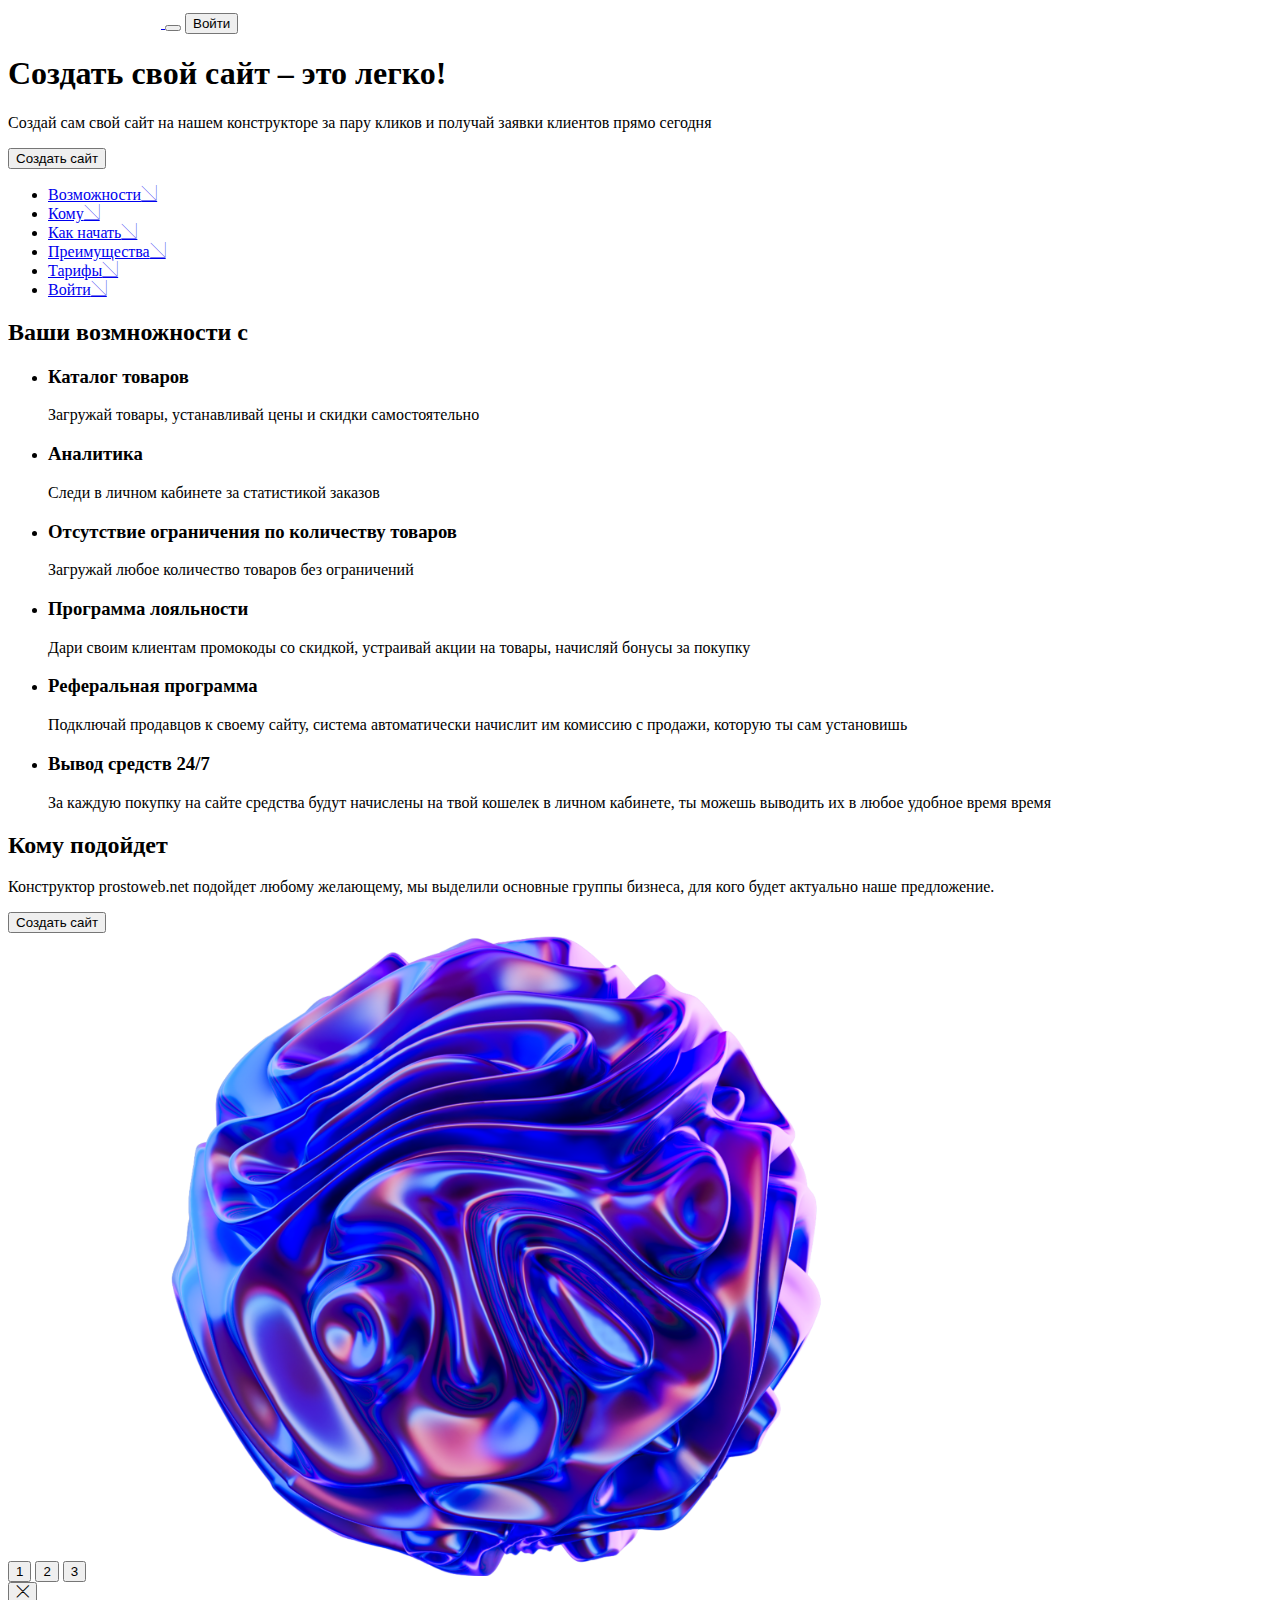
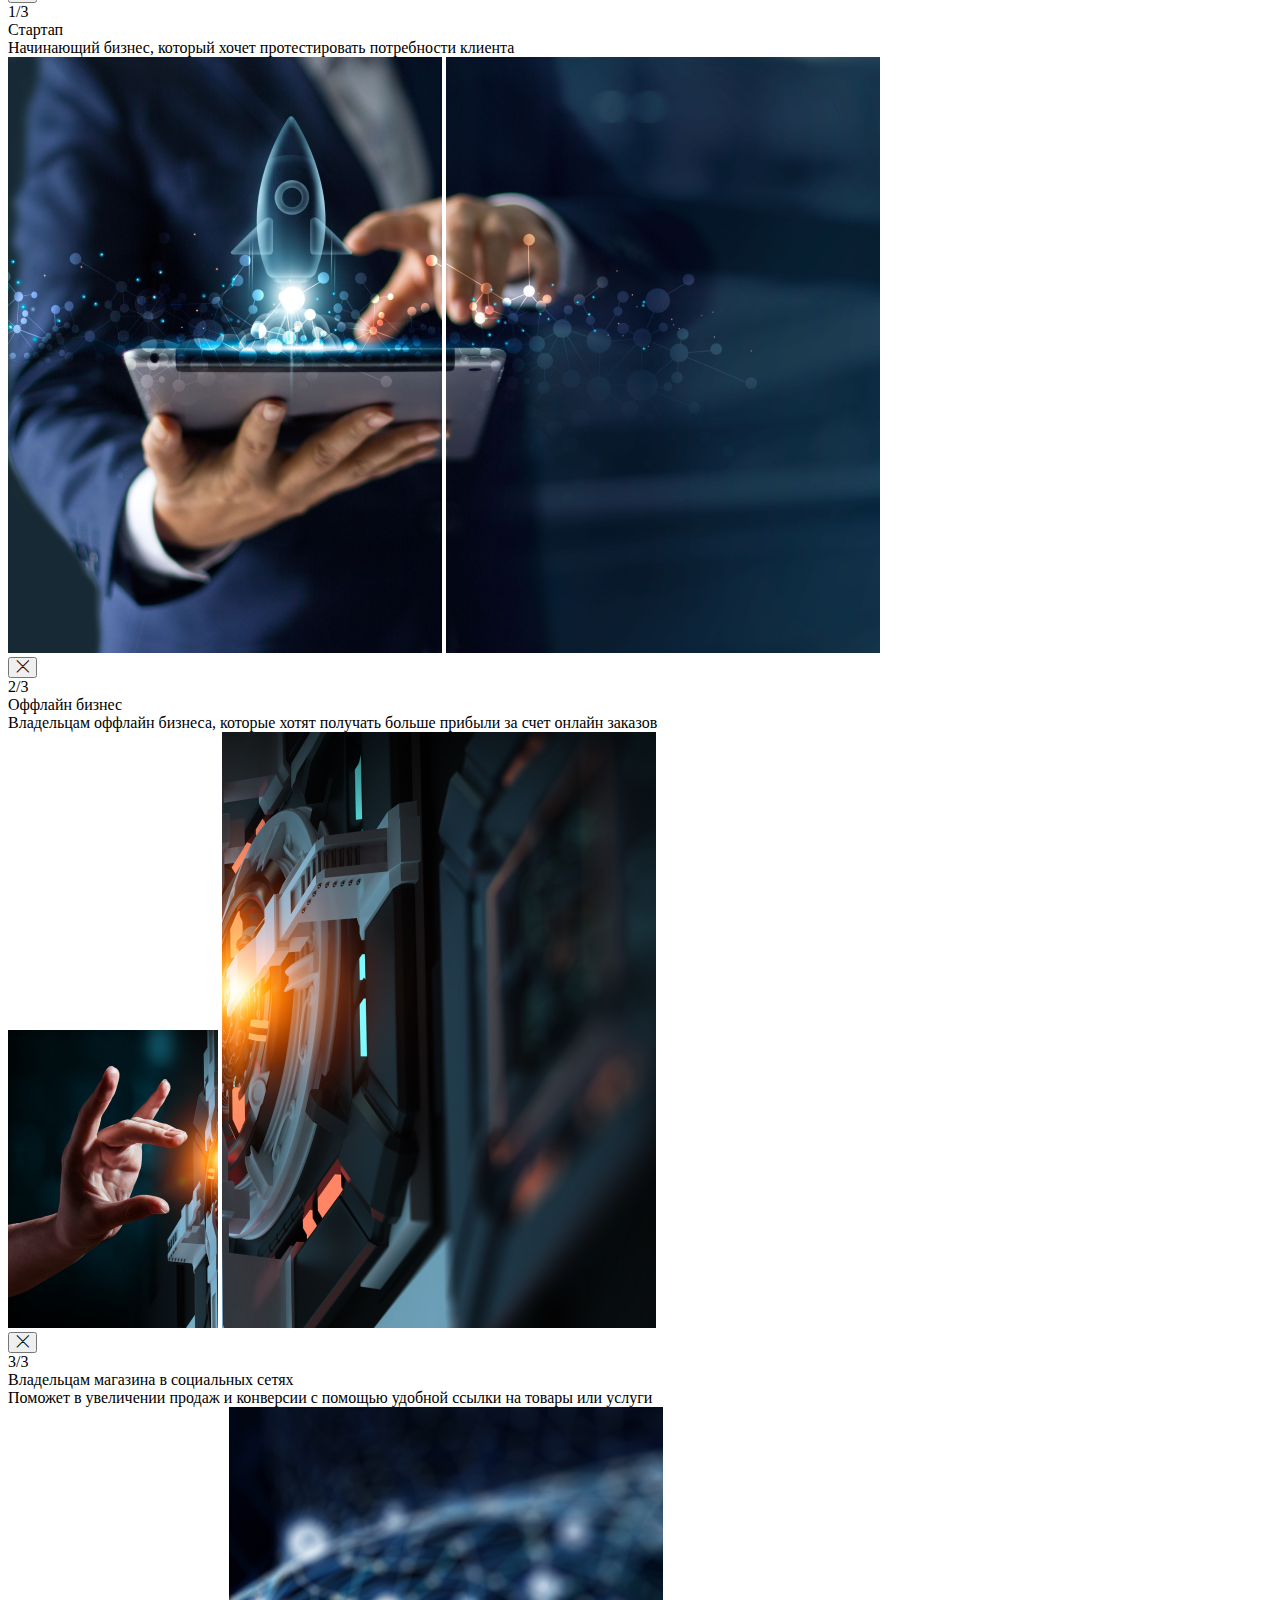
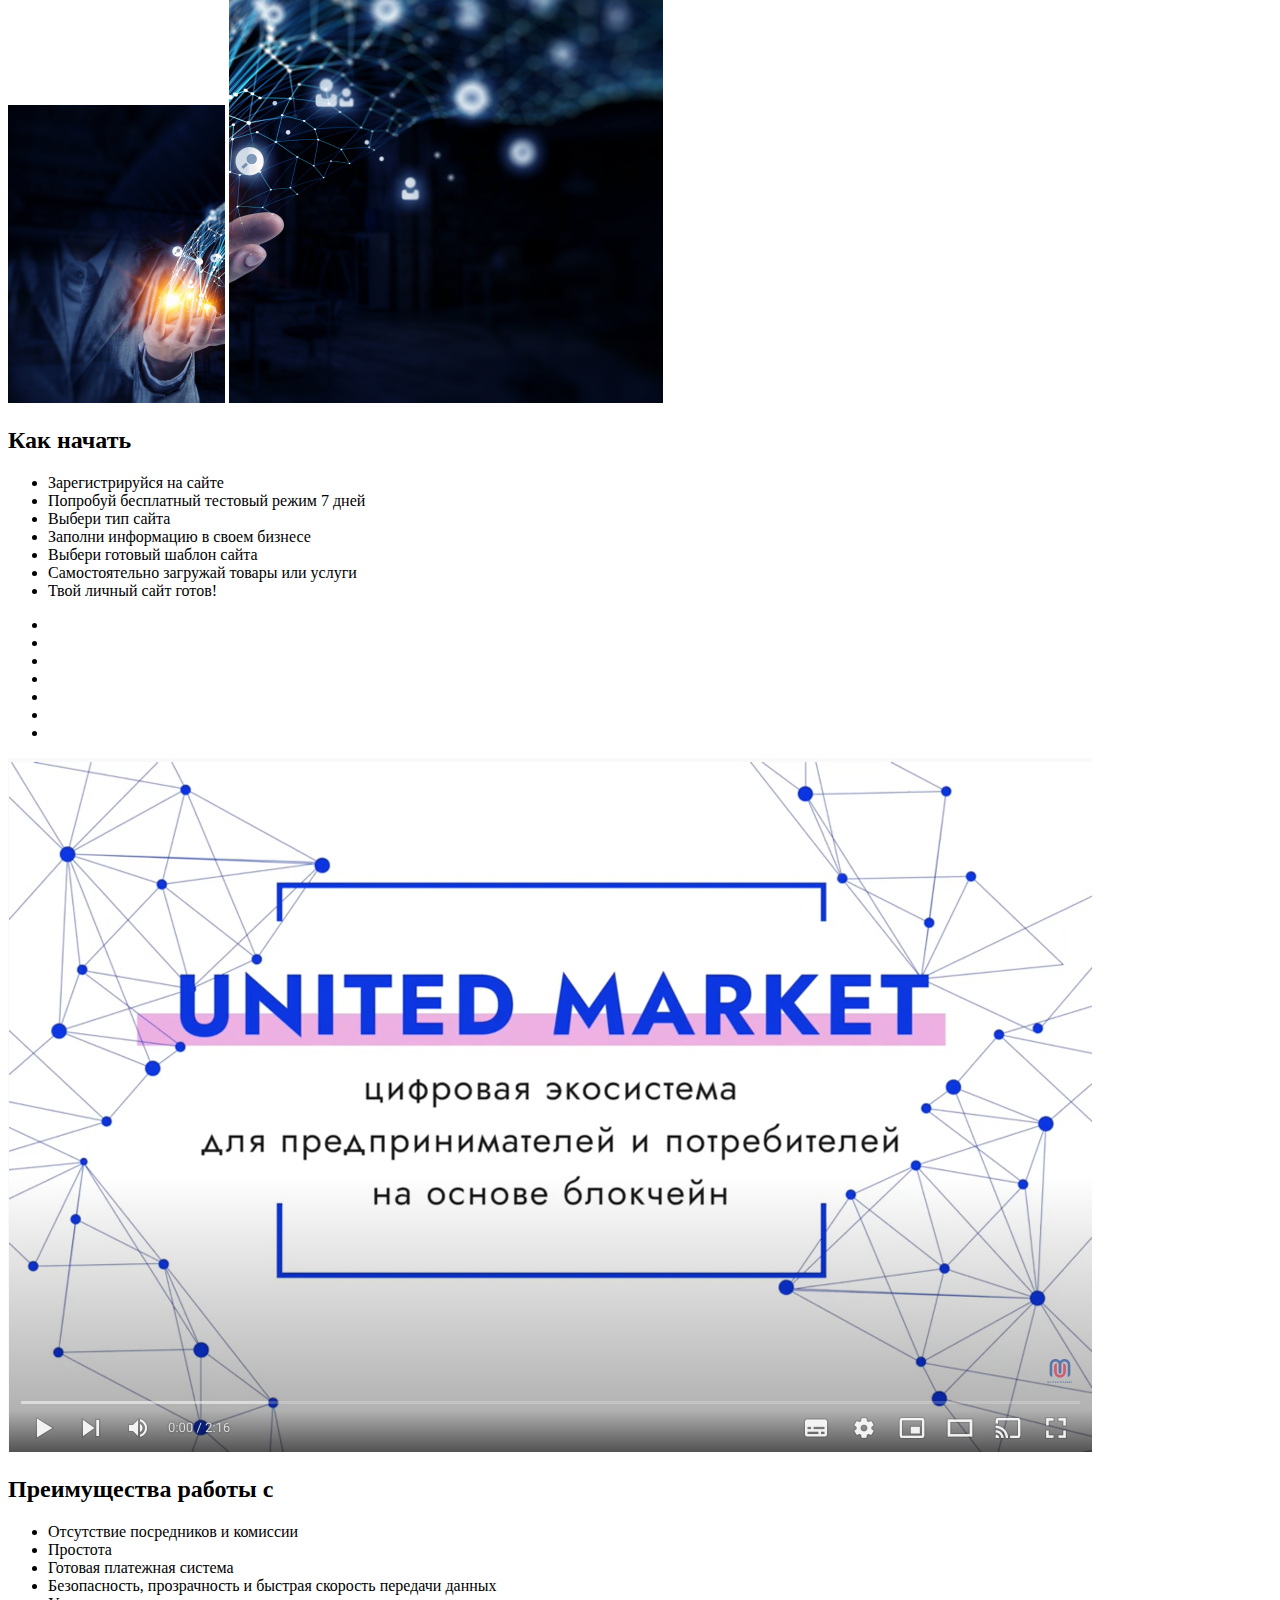
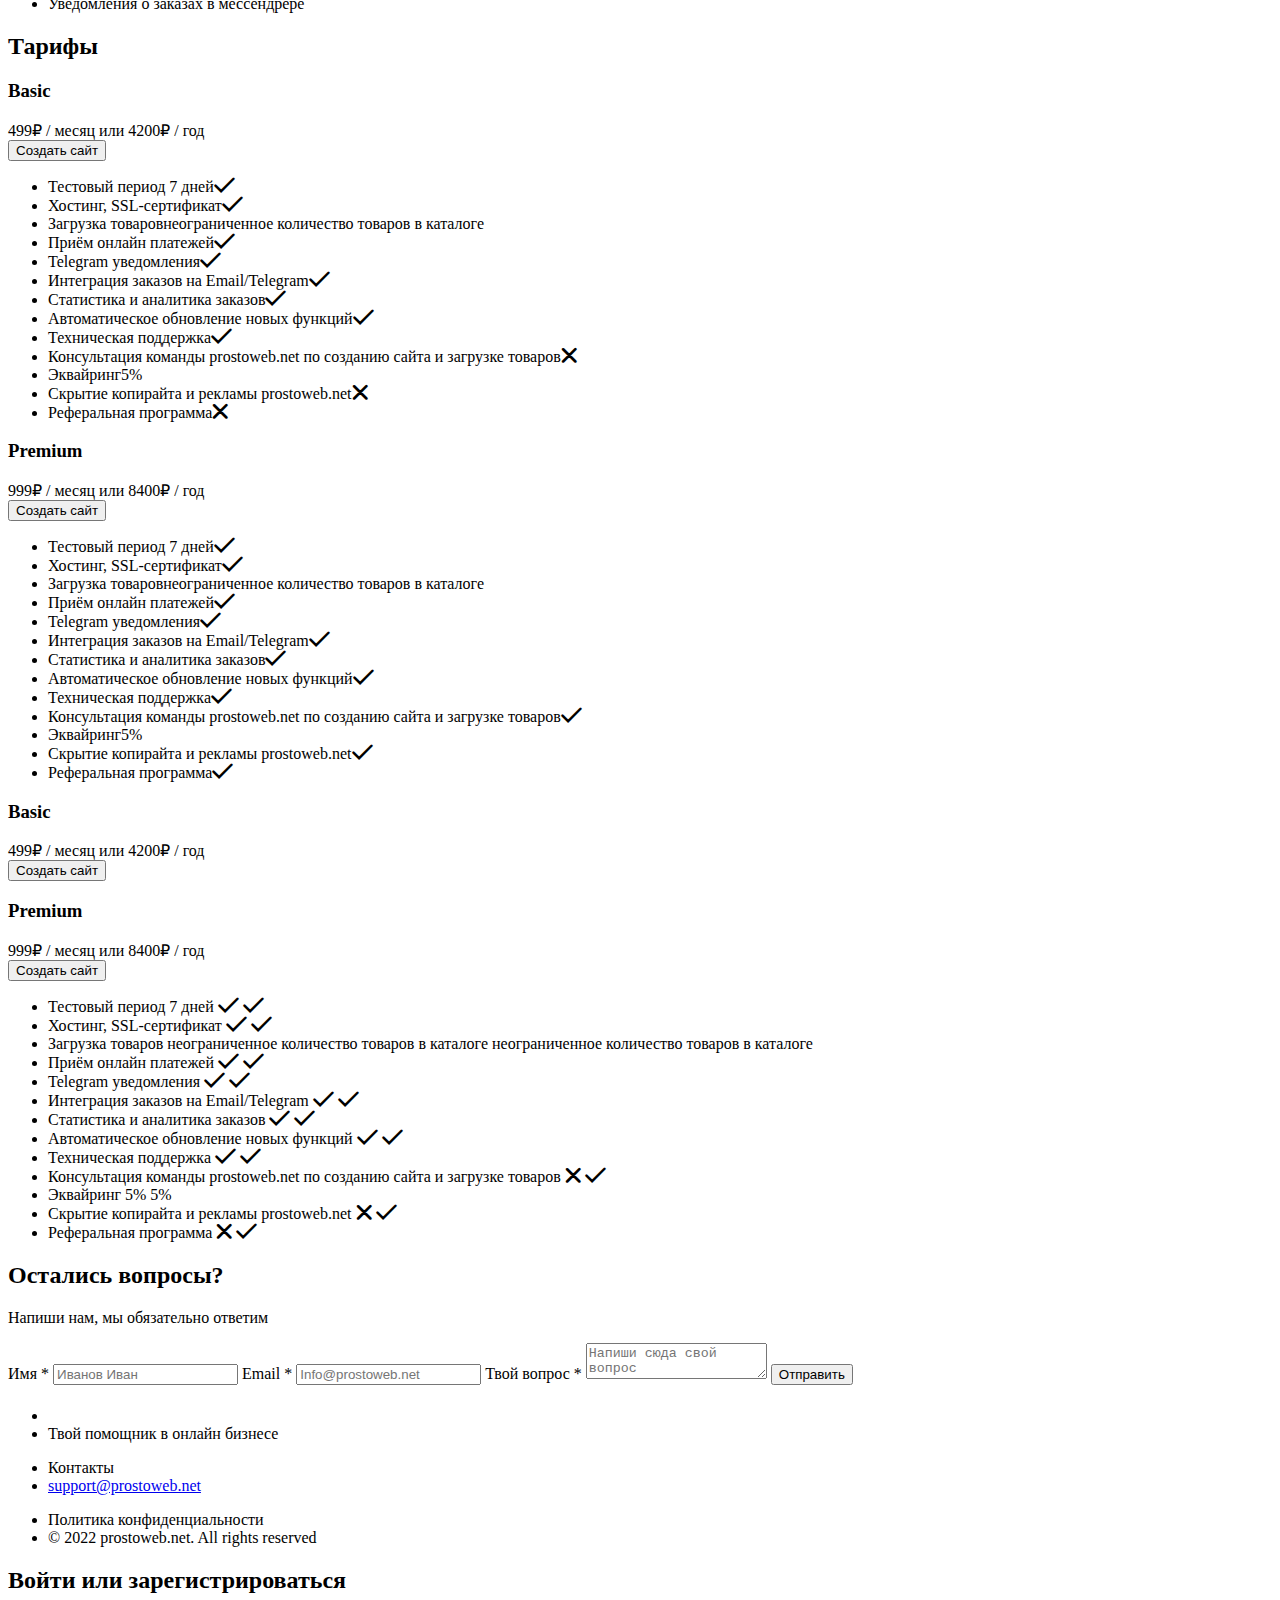
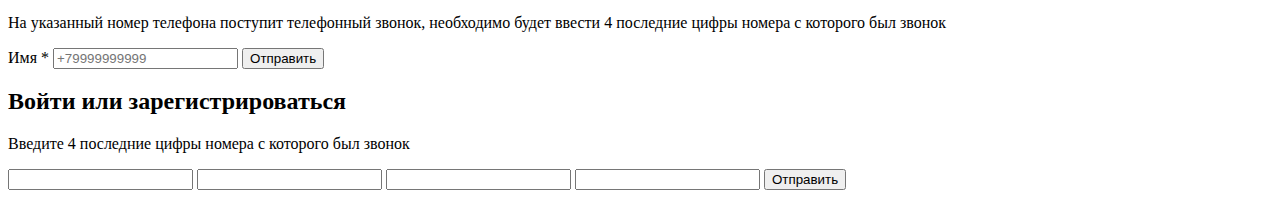
==== commit 9df90a8a: "Внес исправления" ====
--- a/index.html
+++ b/index.html
@@ -9,7 +9,7 @@
     <link rel="preconnect" href="https://fonts.gstatic.com" crossorigin>
     <link href="https://fonts.googleapis.com/css2?family=Open+Sans:wght@300;400;500;600;700;800&display=swap" rel="stylesheet">
     <link rel="stylesheet" href="css/um-icon-style.css">
-    <link rel="stylesheet" href="main.css">
+    <link rel="stylesheet" href="ccs/main.css">
 </head>
 <body>
     <header class="header">
@@ -24,33 +24,33 @@
             </button>
 
 
-            <button class="header__login login">Войти</button>
+            <button class="header__login login enter">Войти</button>
         </div>
     </header>
 
-    <main>
+    <main>  
 
         <section class="hero">
             <div class="hero__wrap">
                 <h1 class="hero__title">Создать свой сайт – это легко!</h1>
                 <p class="hero__text">Создай сам свой сайт на нашем конcтрукторе за пару кликов и получай заявки клиентов прямо сегодня</p>
-                <button class="hero__btn btn">Создать сайт</button>
+                <button class="hero__btn btn enter">Создать сайт</button>
             
                 <nav class="menu">
                     <ul class="menu__list">
                         <li class="menu__item"><a class="menu__link" href="#">Возможности<i class="icon-arrow"></i></a></li>
-                        <li class="menu__item"><a class="menu__link" href="#">Кому<i class="icon-arrow"></i></a></li>
-                        <li class="menu__item"><a class="menu__link" href="#">Как начать<i class="icon-arrow"></i></a></li>
-                        <li class="menu__item"><a class="menu__link" href="#">Преимущества<i class="icon-arrow"></i></a></li>
-                        <li class="menu__item"><a class="menu__link" href="#">Тарифы<i class="icon-arrow"></i></a></li>
-                        <li class="menu__item"><a class="menu__link" href="#">Войти<i class="icon-arrow"></i></a></li>
+                        <li class="menu__item"><a class="menu__link" href="#whom">Кому<i class="icon-arrow"></i></a></li>
+                        <li class="menu__item"><a class="menu__link" href="#start">Как начать<i class="icon-arrow"></i></a></li>
+                        <li class="menu__item"><a class="menu__link" href="#benefits">Преимущества<i class="icon-arrow"></i></a></li>
+                        <li class="menu__item"><a class="menu__link" href="#tariff">Тарифы<i class="icon-arrow"></i></a></li>
+                        <li class="menu__item"><a class="menu__link enter" href="#feedback">Войти<i class="icon-arrow"></i></a></li>
                     </ul>
                 </nav>
             </div>
 
         </section>
 
-        <section class="features">
+        <section class="features" id="features">
             <h2 class="features__title">Ваши возмножности с</h2>
 
             <ul class="features__list">
@@ -60,31 +60,31 @@
                         <p class="features-block__text">Загружай товары, устанавливай цены и скидки самостоятельно</p>
                     </div>
                 </li>
-                <li class="features__item features-block">
+                <li class="features__item features-block animate__faster">
                     <div class="features-block__wrap">
                         <h3 class="features-block__title">Аналитика</h3>
                         <p class="features-block__text">Следи в личном кабинете за статистикой заказов</p>
                     </div>
                 </li>
-                <li class="features__item features-block">
+                <li class="features__item features-block animate__faster">
                     <div class="features-block__wrap">
                         <h3 class="features-block__title">Отсутствие ограничения по количеству товаров</h3>
                         <p class="features-block__text">Загружай любое количество товаров без ограничений</p>
                     </div>
                 </li>
-                <li class="features__item features-block">
+                <li class="features__item features-block animate__faster">
                     <div class="features-block__wrap">
                         <h3 class="features-block__title">Программа лояльности</h3>
                         <p class="features-block__text">Дари своим клиентам промокоды со скидкой, устраивай акции на товары, начисляй бонусы за покупку</p>
                     </div>
                 </li>
-                <li class="features__item features-block">
+                <li class="features__item features-block animate__faster">
                     <div class="features-block__wrap">
                         <h3 class="features-block__title">Реферальная программа</h3>
                         <p class="features-block__text">Подключай продавцов к своему сайту, система автоматически начислит им комиссию с продажи, которую ты сам установишь</p>
                     </div>
                 </li>
-                <li class="features__item features-block">
+                <li class="features__item features-block animate__faster">
                     <div class="features-block__wrap">
                         <h3 class="features-block__title">Вывод средств 24/7</h3>
                         <p class="features-block__text">За каждую покупку на сайте средства будут начислены на твой кошелек в личном кабинете, ты можешь выводить их в любое удобное время время</p>
@@ -93,12 +93,12 @@
             </ul>
         </section>
 
-        <section class="whom">
+        <section class="whom" id="whom">
             <div class="whom__wrapper">
                 <div class="whom__block-one block-one">
                     <h2 class="block-one__title">Кому подойдет</h2>
                     <p class="block-one__text">Конструктор prostoweb.net подойдет любому желающему, мы выделили основные группы бизнеса, для кого будет актуально наше предложение.</p>
-                    <button class="btn">Создать сайт</button>
+                    <button class="btn enter">Создать сайт</button>
                 </div>
                 <div class="whom__block-two block-two">
                     <button class="block-two__btn" data-tabs-path="tabs-one">1</button>
@@ -152,27 +152,27 @@
             </div>
         </section>
 
-        <section class="start">
+        <section class="start" id="start">
             <h2 class="start__title">Как начать</h2>
 
             <div class="start__wrapper">
                 <ul class="start__list-text list-text">
-                    <li class="list-text__item">Зарегистрируйся на сайте</li>
-                    <li class="list-text__item">Попробуй бесплатный тестовый режим 7 дней</li>
-                    <li class="list-text__item">Выбери тип сайта</li>
-                    <li class="list-text__item">Заполни информацию в своем бизнесе</li>
-                    <li class="list-text__item">Выбери готовый шаблон сайта</li>
-                    <li class="list-text__item">Самостоятельно загружай товары или услуги и уснавливай на них цену</li>
-                    <li class="list-text__item">Твой личный сайт готов!</li>
+                    <li class="list-text__item list-text__item--active" data-tabs-target="start-one">Зарегистрируйся на сайте</li>
+                    <li class="list-text__item" data-tabs-target="start-two">Попробуй бесплатный тестовый режим 7 дней</li>
+                    <li class="list-text__item" data-tabs-target="start-three">Выбери тип сайта</li>
+                    <li class="list-text__item" data-tabs-target="start-four">Заполни информацию в своем бизнесе</li>
+                    <li class="list-text__item" data-tabs-target="start-five">Выбери готовый шаблон сайта</li>
+                    <li class="list-text__item" data-tabs-target="start-six">Самостоятельно загружай товары или услуги</li>
+                    <li class="list-text__item" data-tabs-target="start-seven">Твой личный сайт готов!</li>
                 </ul>
                 <ul class="list-elem">
-                    <li class="list-elem__item"><span class="list-elem__elem"></span></li>
-                    <li class="list-elem__item"><span class="list-elem__elem"></span></li>
-                    <li class="list-elem__item"><span class="list-elem__elem"></span></li>
-                    <li class="list-elem__item"><span class="list-elem__elem"></span></li>
-                    <li class="list-elem__item"><span class="list-elem__elem"></span></li>
-                    <li class="list-elem__item"><span class="list-elem__elem"></span></li>
-                    <li class="list-elem__item"><span class="list-elem__elem"></span></li>
+                    <li class="list-elem__item" data-tabs-path="start-one"><span class="list-elem__elem"></span></li>
+                    <li class="list-elem__item" data-tabs-path="start-two"><span class="list-elem__elem"></span></li>
+                    <li class="list-elem__item" data-tabs-path="start-three"><span class="list-elem__elem"></span></li>
+                    <li class="list-elem__item" data-tabs-path="start-four"><span class="list-elem__elem"></span></li>
+                    <li class="list-elem__item" data-tabs-path="start-five"><span class="list-elem__elem"></span></li>
+                    <li class="list-elem__item" data-tabs-path="start-six"><span class="list-elem__elem"></span></li>
+                    <li class="list-elem__item" data-tabs-path="start-seven"><span class="list-elem__elem"></span></li>
                 </ul>
             </div>
 
@@ -183,7 +183,7 @@
 
         </section>
 
-        <section class="benefits">
+        <section class="benefits" id="benefits">
             <h2 class="benefits__title">Преимущества работы с</h2>
             <ul class="benefits__list">
                 <li class="benefits__item">Отсутствие посредников и комиссии</li>
@@ -194,14 +194,14 @@
             </ul>
         </section>
 
-        <section class="tariff">
+        <section class="tariff" id="tariff">
             <div class="tariff__wrapper">
                 <h2 class="tariff__title">Тарифы</h2>
                 <div class="tariff-block">
                     <div class="tariff-block__wrap">
                         <h3 class="tariff-block__title">Basic</h3>
                         <div class="tariff-block__price"><span>499₽</span> / месяц или <span>4200₽</span> / год</div>
-                        <button class="tariff-block__btn btn">Создать сайт</button>
+                        <button class="tariff-block__btn btn enter">Создать сайт</button>
                     </div>
                     <ul class="tariff-block__list">
                         <li class="tariff-block__item"><span class="tariff-block__text">Тестовый период 7 дней</span><span class="tariff-block__icon"><i class="icon-ok"></i></span></li>
@@ -223,7 +223,7 @@
                     <div class="tariff-block__wrap">
                         <h3 class="tariff-block__title">Premium</h3>
                         <div class="tariff-block__price"><span>999₽</span> / месяц или <span>8400₽</span> / год</div>
-                        <button class="tariff-block__btn btn">Создать сайт</button>
+                        <button class="tariff-block__btn btn enter">Создать сайт</button>
                     </div>
                     <ul class="tariff-block__list">
                         <li class="tariff-block__item"><span class="tariff-block__text">Тестовый период 7 дней</span><span class="tariff-block__icon"><i class="icon-ok"></i></span></li>
@@ -246,12 +246,12 @@
                         <div class="tariff-block__wrap">
                             <h3 class="tariff-block__title">Basic</h3>
                             <div class="tariff-block__price"><span>499₽</span> / месяц или <span>4200₽</span> / год</div>
-                            <button class="tariff-block__btn btn">Создать сайт</button>
+                            <button class="tariff-block__btn btn enter">Создать сайт</button>
                         </div>
                         <div class="tariff-block__wrap">
                             <h3 class="tariff-block__title">Premium</h3>
                             <div class="tariff-block__price"><span>999₽</span> / месяц или <span>8400₽</span> / год</div>
-                            <button class="tariff-block__btn btn">Создать сайт</button>
+                            <button class="tariff-block__btn btn enter">Создать сайт</button>
                         </div>
                     </div>
                     <ul class="tariff-block__list">
@@ -325,7 +325,7 @@
             </div>
         </section>
 
-        <section class="feedback">
+        <section class="feedback" id="feedback">
             <h2 class="feedback__title">Остались вопросы?</h2>
             <p class="feedback__text">Напиши нам, мы обязательно ответим</p>
 
@@ -368,6 +368,34 @@
         </div>
     </footer>
 
+    <section class="popup popup-user" id="popupUser">
+        <h2 class="popup__title">Войти или зарегистрироваться</h2>
+        <p class="popup__text">На указанный номер телефона поступит телефонный звонок, необходимо будет ввести 4 последние цифры номера с которого был звонок</p>
+
+        <form class="popup__form" action="#">
+            <label class="popup__label">
+                <span class="popup__span">Имя <span class="popup__elem">*</span></span>
+                <input class="popup__input" type="text" placeholder="+79999999999">
+            </label>
+            <button class="btn btn--blue" type="submit">Отправить</button>
+        </form>
+    </section>
+
+    <section class="popup" id="popupCode">
+        <h2 class="popup__title">Войти или зарегистрироваться</h2>
+        <p class="popup__text">Введите 4 последние цифры номера с которого был звонок</p>
+
+        <form class="popup__form" action="#">
+            <label class="popup__label popup__label--row">
+                <input class="popup__input popup__input--number" type="text" >
+                <input class="popup__input popup__input--number" type="text" >
+                <input class="popup__input popup__input--number" type="text" >
+                <input class="popup__input popup__input--number" type="text" >
+            </label>
+            <button class="btn btn--blue" type="submit">Отправить</button>
+        </form>
+    </section>
+
     <script src="js/app.js"></script>
 </body>
 </html>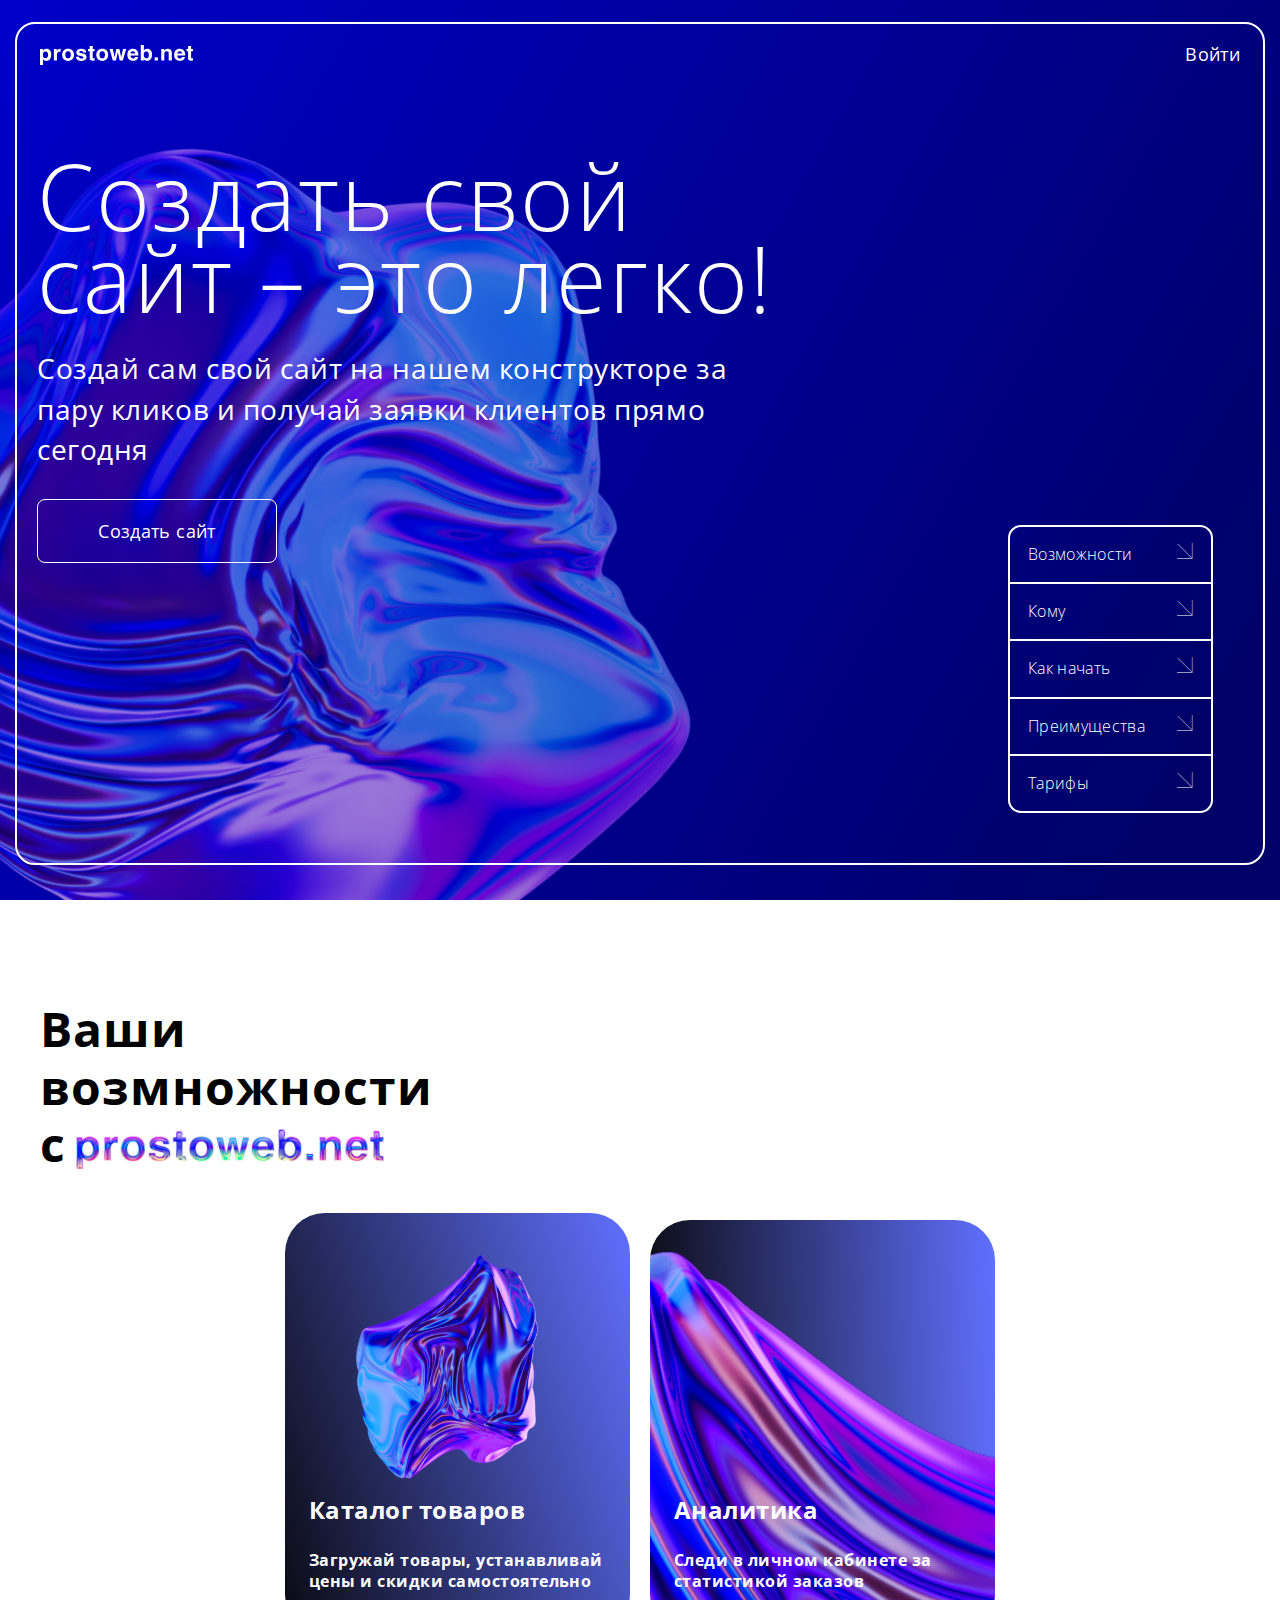
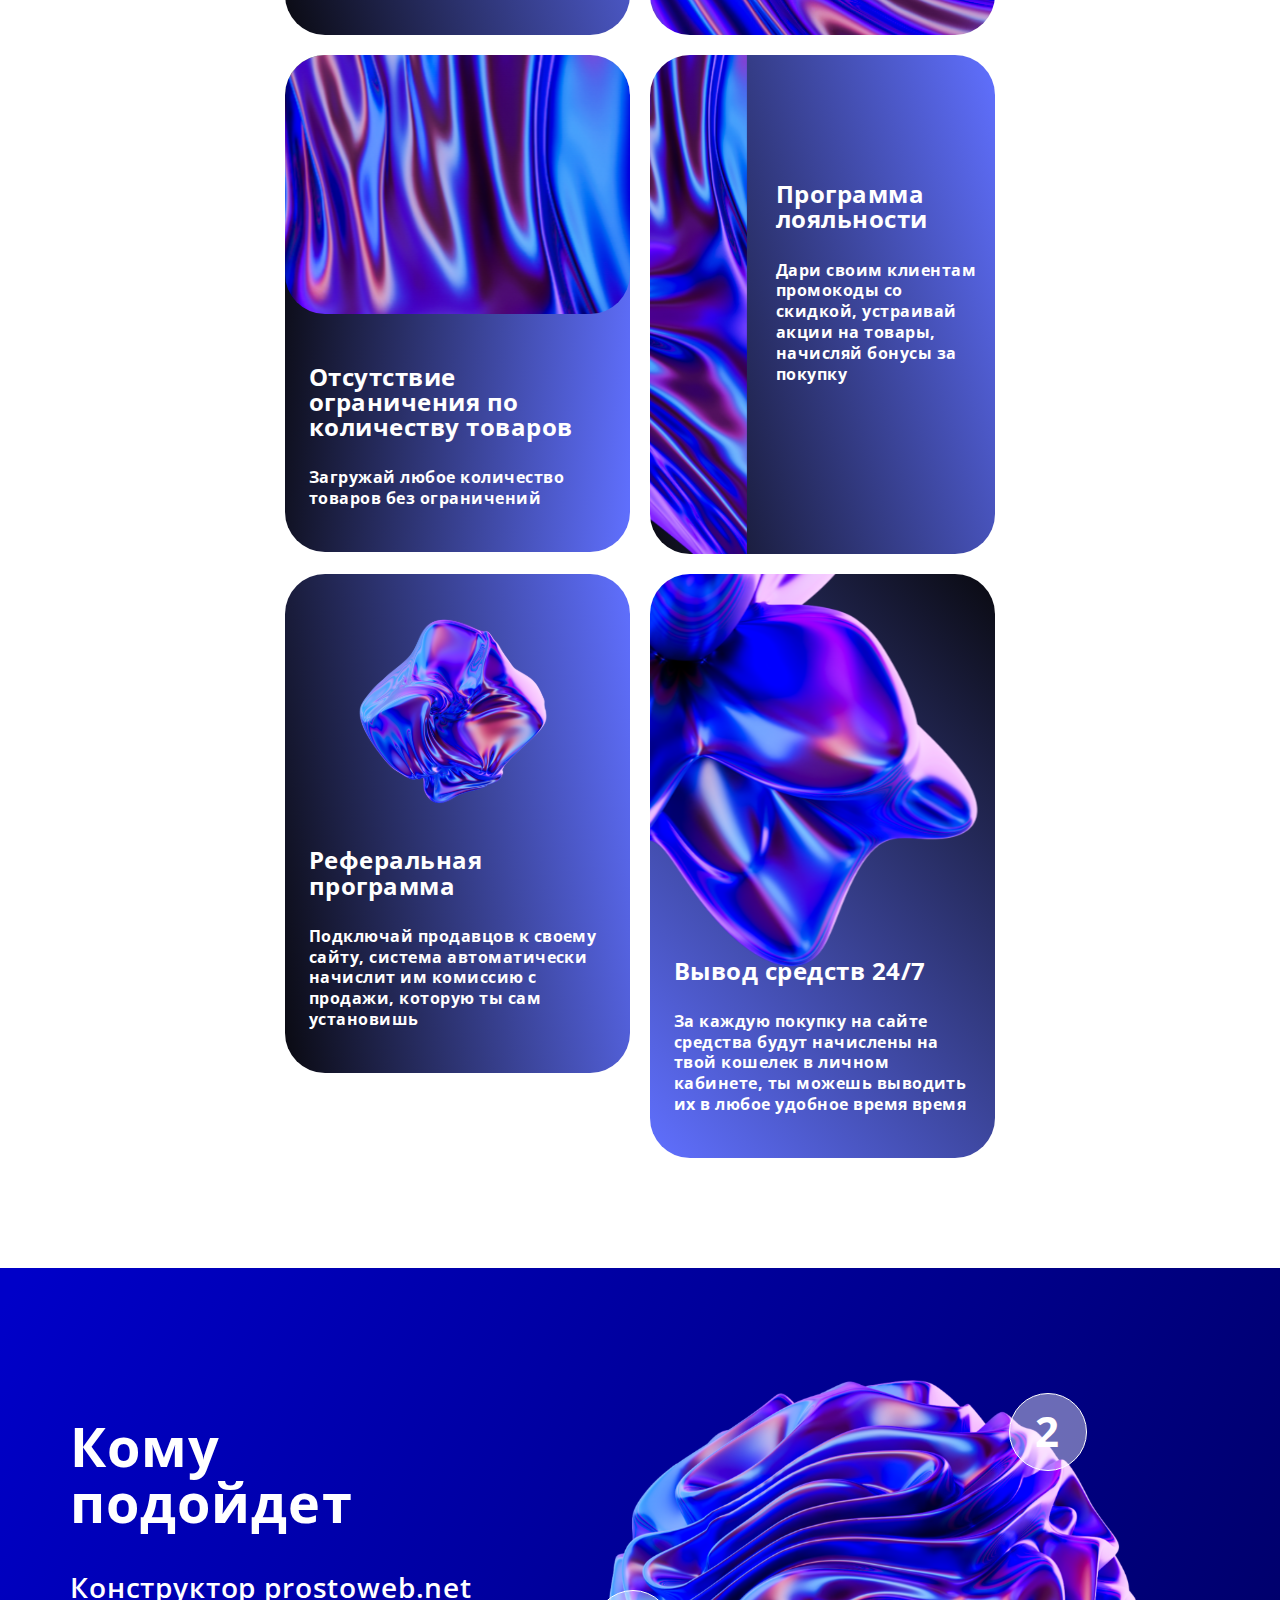
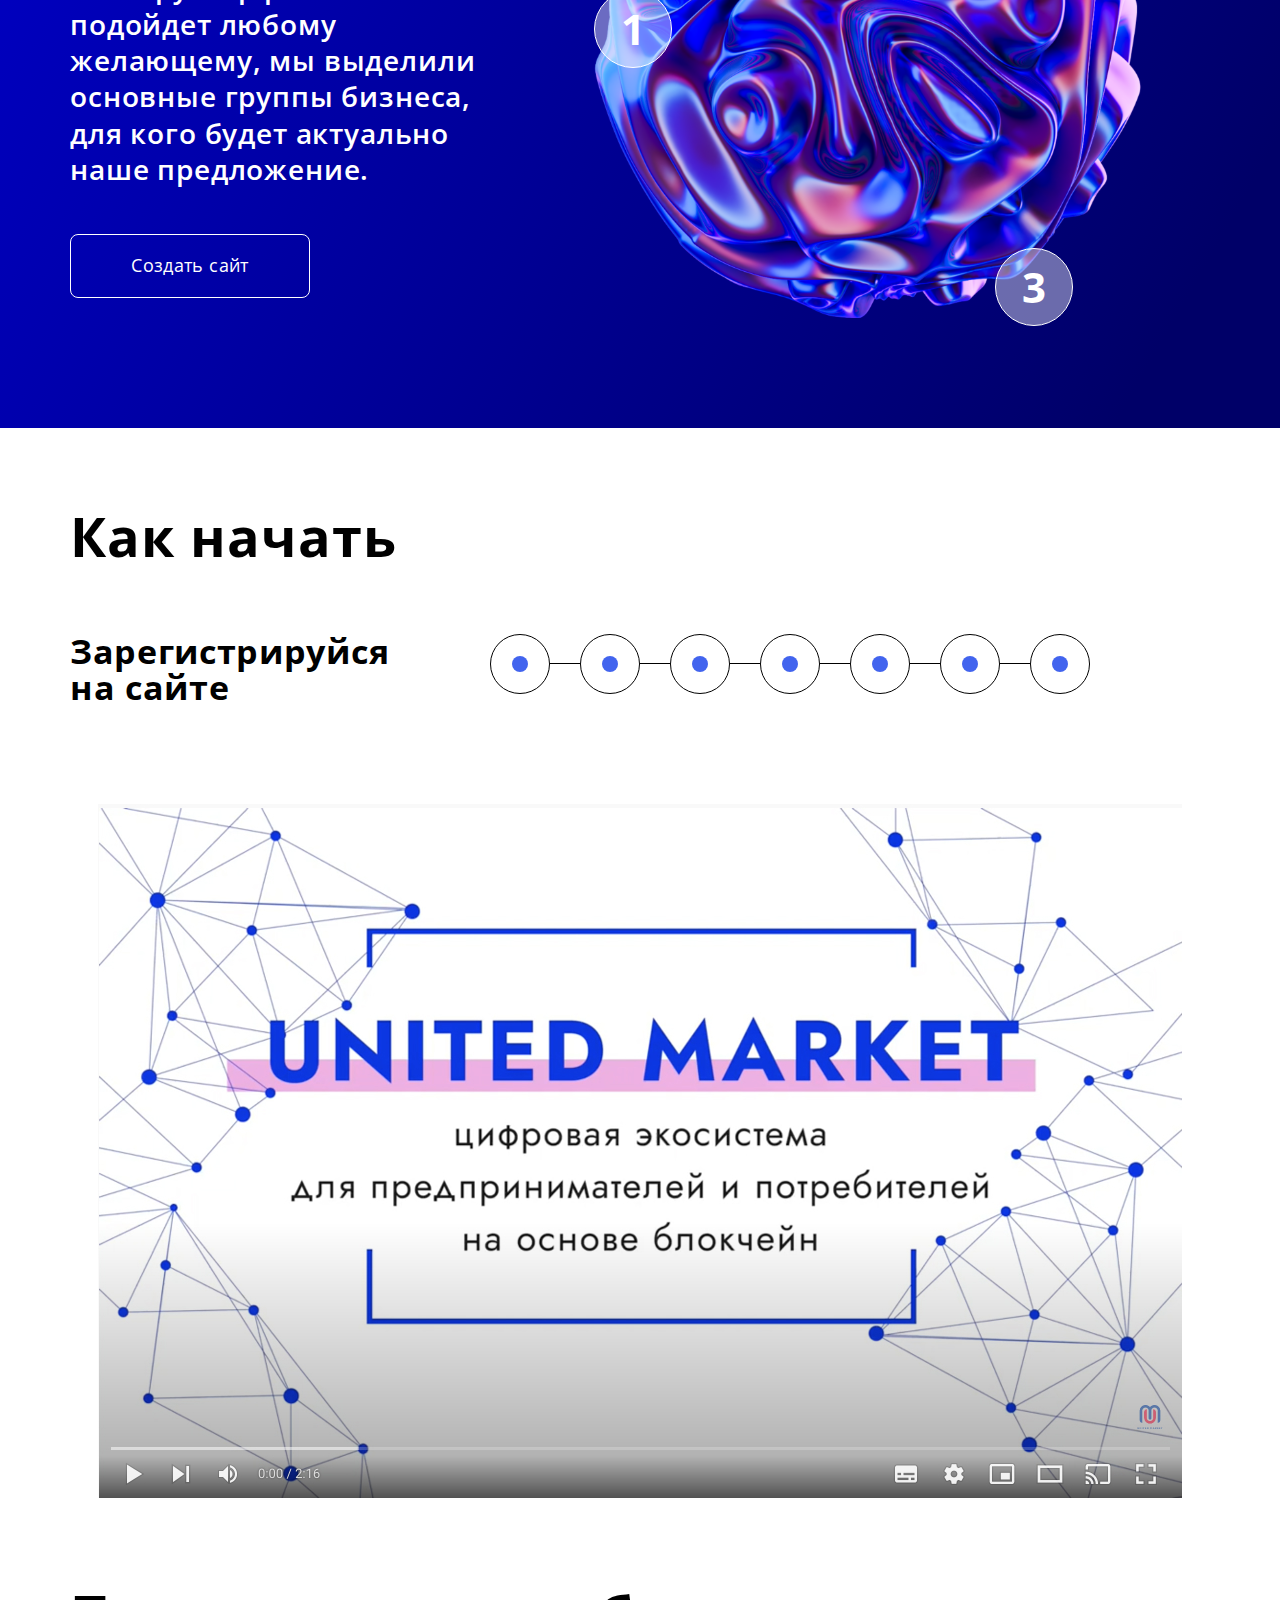
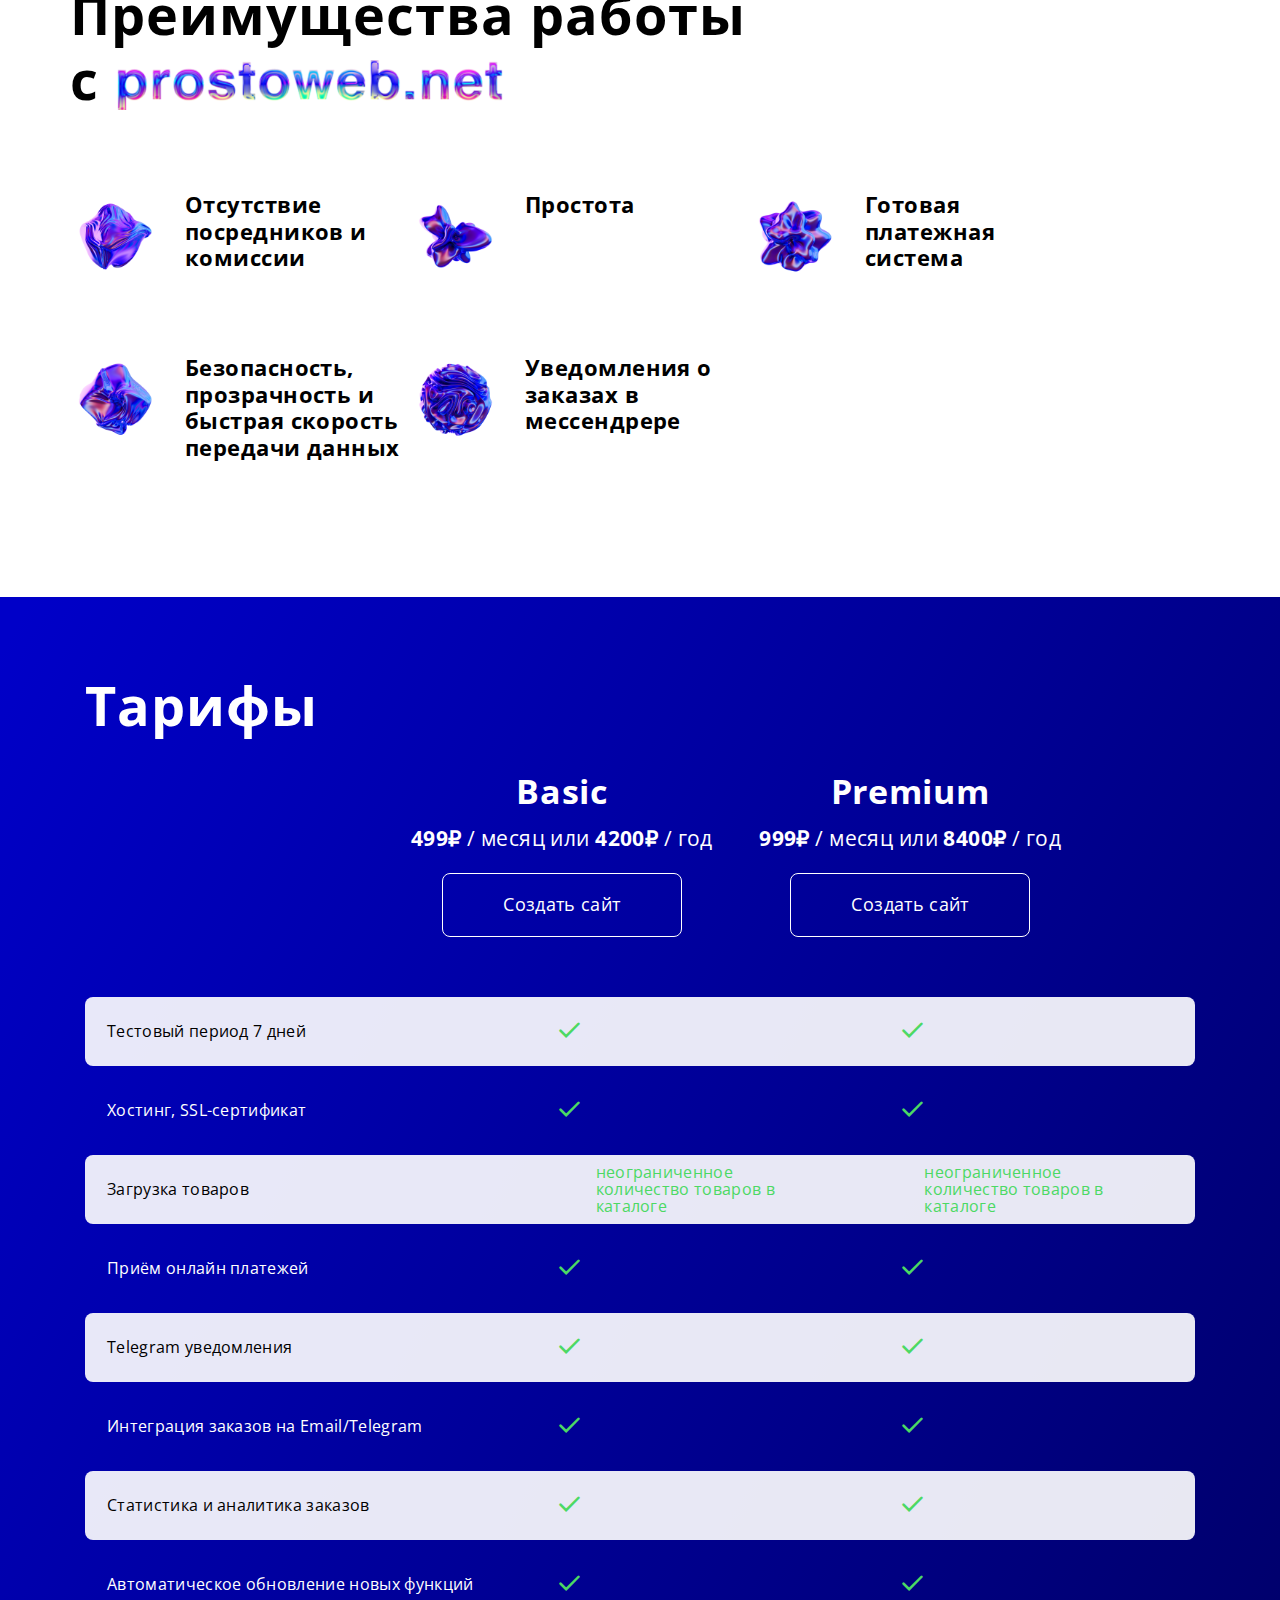
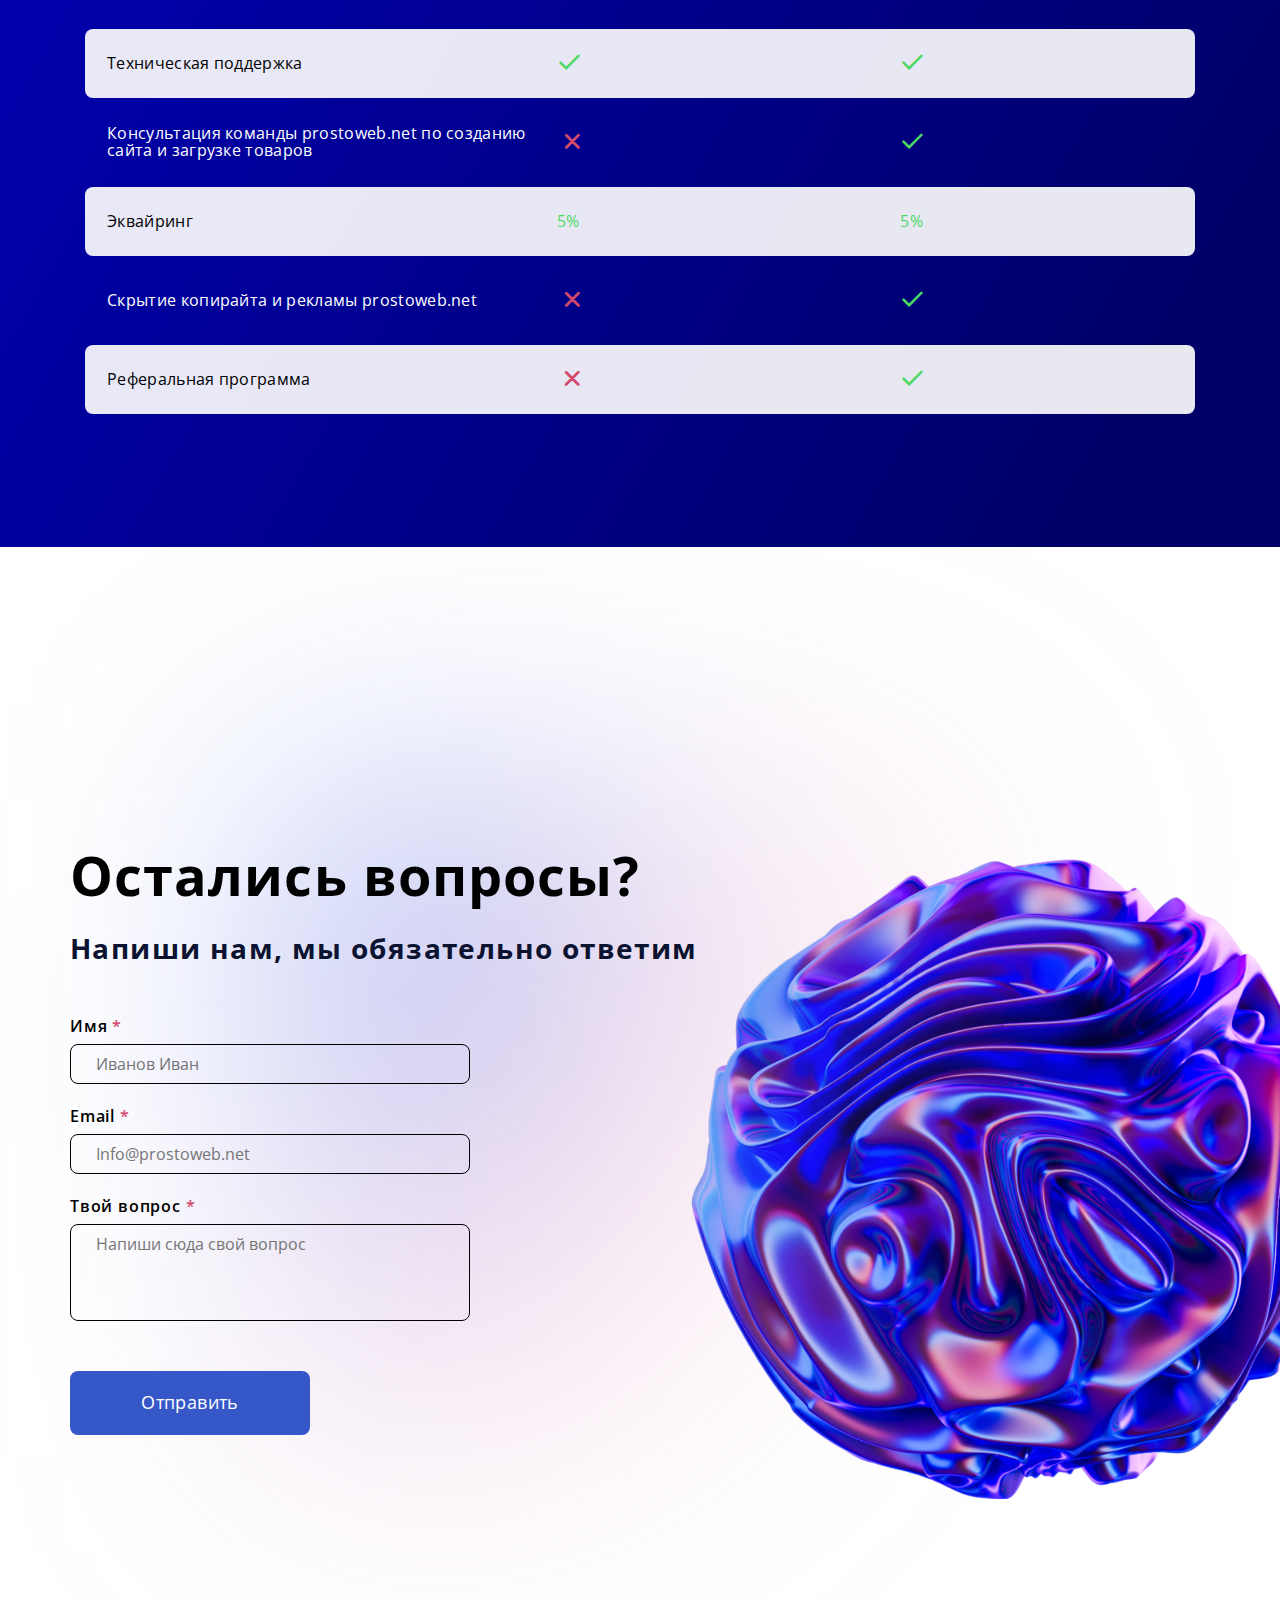
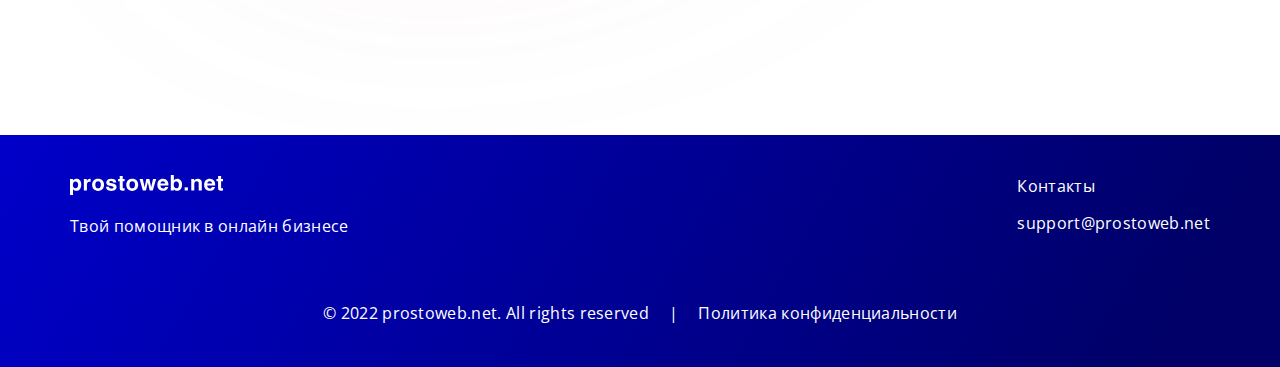
==== commit 9326577f: "Внес исправления" ====
--- a/index.html
+++ b/index.html
@@ -9,7 +9,7 @@
     <link rel="preconnect" href="https://fonts.gstatic.com" crossorigin>
     <link href="https://fonts.googleapis.com/css2?family=Open+Sans:wght@300;400;500;600;700;800&display=swap" rel="stylesheet">
     <link rel="stylesheet" href="css/um-icon-style.css">
-    <link rel="stylesheet" href="ccs/main.css">
+    <link rel="stylesheet" href="css/main.css">
 </head>
 <body>
     <header class="header">
@@ -369,6 +369,7 @@
     </footer>
 
     <section class="popup popup-user" id="popupUser">
+        <button class="popup__btn"><i class="icon-close02"></i></button>
         <h2 class="popup__title">Войти или зарегистрироваться</h2>
         <p class="popup__text">На указанный номер телефона поступит телефонный звонок, необходимо будет ввести 4 последние цифры номера с которого был звонок</p>
 
@@ -381,7 +382,8 @@
         </form>
     </section>
 
-    <section class="popup" id="popupCode">
+    <section class="popup popup-code" id="popupCode">
+        <button class="popup__btn"><i class="icon-close02"></i></button>
         <h2 class="popup__title">Войти или зарегистрироваться</h2>
         <p class="popup__text">Введите 4 последние цифры номера с которого был звонок</p>
 
--- a/css/main.css
+++ b/css/main.css
@@ -0,0 +1,2061 @@
+/*! Generated by Font Squirrel (https://www.fontsquirrel.com) on July 6, 2022 */
+@font-face {
+  font-family: 'open_sans';
+  src: url("fonts/open-sans-v29-latin-300-webfont.woff2") format("woff2"), url("fonts/open-sans-v29-latin-300-webfont.woff") format("woff");
+  font-weight: normal;
+  font-style: normal;
+}
+
+@font-face {
+  font-family: 'open_sans';
+  src: url("fonts/open-sans-v29-latin-500-webfont.woff2") format("woff2"), url("fonts/open-sans-v29-latin-500-webfont.woff") format("woff");
+  font-weight: normal;
+  font-style: normal;
+}
+
+@font-face {
+  font-family: 'open_sans';
+  src: url("fonts/open-sans-v29-latin-600-webfont.woff2") format("woff2"), url("fonts/open-sans-v29-latin-600-webfont.woff") format("woff");
+  font-weight: normal;
+  font-style: normal;
+}
+
+@font-face {
+  font-family: 'open_sans';
+  src: url("fonts/open-sans-v29-latin-700-webfont.woff2") format("woff2"), url("fonts/open-sans-v29-latin-700-webfont.woff") format("woff");
+  font-weight: normal;
+  font-style: normal;
+}
+
+@font-face {
+  font-family: 'open_sans';
+  src: url("fonts/open-sans-v29-latin-800-webfont.woff2") format("woff2"), url("fonts/open-sans-v29-latin-800-webfont.woff") format("woff");
+  font-weight: normal;
+  font-style: normal;
+}
+
+@font-face {
+  font-family: 'open_sans';
+  src: url("fonts/open-sans-v29-latin-regular-webfont.woff2") format("woff2"), url("fonts/open-sans-v29-latin-regular-webfont.woff") format("woff");
+  font-weight: normal;
+  font-style: normal;
+}
+
+/*! normalize.css v8.0.1 | MIT License | github.com/necolas/normalize.css */
+/* Document
+   ========================================================================== */
+/**
+ * 1. Correct the line height in all browsers.
+ * 2. Prevent adjustments of font size after orientation changes in iOS.
+ */
+html {
+  line-height: 1.15;
+  /* 1 */
+  -webkit-text-size-adjust: 100%;
+  /* 2 */
+}
+
+/* Sections
+     ========================================================================== */
+/**
+   * Remove the margin in all browsers.
+   */
+body {
+  margin: 0;
+}
+
+/**
+   * Render the `main` element consistently in IE.
+   */
+main {
+  display: block;
+}
+
+/**
+   * Correct the font size and margin on `h1` elements within `section` and
+   * `article` contexts in Chrome, Firefox, and Safari.
+   */
+h1 {
+  font-size: 2em;
+  margin: 0.67em 0;
+}
+
+/* Grouping content
+     ========================================================================== */
+/**
+   * 1. Add the correct box sizing in Firefox.
+   * 2. Show the overflow in Edge and IE.
+   */
+hr {
+  -webkit-box-sizing: content-box;
+          box-sizing: content-box;
+  /* 1 */
+  height: 0;
+  /* 1 */
+  overflow: visible;
+  /* 2 */
+}
+
+/**
+   * 1. Correct the inheritance and scaling of font size in all browsers.
+   * 2. Correct the odd `em` font sizing in all browsers.
+   */
+pre {
+  font-family: monospace, monospace;
+  /* 1 */
+  font-size: 1em;
+  /* 2 */
+}
+
+/* Text-level semantics
+     ========================================================================== */
+/**
+   * Remove the gray background on active links in IE 10.
+   */
+a {
+  background-color: transparent;
+}
+
+/**
+   * 1. Remove the bottom border in Chrome 57-
+   * 2. Add the correct text decoration in Chrome, Edge, IE, Opera, and Safari.
+   */
+abbr[title] {
+  border-bottom: none;
+  /* 1 */
+  text-decoration: underline;
+  /* 2 */
+  -webkit-text-decoration: underline dotted;
+          text-decoration: underline dotted;
+  /* 2 */
+}
+
+/**
+   * Add the correct font weight in Chrome, Edge, and Safari.
+   */
+b,
+strong {
+  font-weight: bolder;
+}
+
+/**
+   * 1. Correct the inheritance and scaling of font size in all browsers.
+   * 2. Correct the odd `em` font sizing in all browsers.
+   */
+code,
+kbd,
+samp {
+  font-family: monospace, monospace;
+  /* 1 */
+  font-size: 1em;
+  /* 2 */
+}
+
+/**
+   * Add the correct font size in all browsers.
+   */
+small {
+  font-size: 80%;
+}
+
+/**
+   * Prevent `sub` and `sup` elements from affecting the line height in
+   * all browsers.
+   */
+sub,
+sup {
+  font-size: 75%;
+  line-height: 0;
+  position: relative;
+  vertical-align: baseline;
+}
+
+sub {
+  bottom: -0.25em;
+}
+
+sup {
+  top: -0.5em;
+}
+
+/* Embedded content
+     ========================================================================== */
+/**
+   * Remove the border on images inside links in IE 10.
+   */
+img {
+  border-style: none;
+}
+
+/* Forms
+     ========================================================================== */
+/**
+   * 1. Change the font styles in all browsers.
+   * 2. Remove the margin in Firefox and Safari.
+   */
+button,
+input,
+optgroup,
+select,
+textarea {
+  font-family: inherit;
+  /* 1 */
+  font-size: 100%;
+  /* 1 */
+  line-height: 1.15;
+  /* 1 */
+  margin: 0;
+  /* 2 */
+}
+
+/**
+   * Show the overflow in IE.
+   * 1. Show the overflow in Edge.
+   */
+button,
+input {
+  /* 1 */
+  overflow: visible;
+}
+
+/**
+   * Remove the inheritance of text transform in Edge, Firefox, and IE.
+   * 1. Remove the inheritance of text transform in Firefox.
+   */
+button,
+select {
+  /* 1 */
+  text-transform: none;
+}
+
+/**
+   * Correct the inability to style clickable types in iOS and Safari.
+   */
+button,
+[type="button"],
+[type="reset"],
+[type="submit"] {
+  -webkit-appearance: button;
+}
+
+/**
+   * Remove the inner border and padding in Firefox.
+   */
+button::-moz-focus-inner,
+[type="button"]::-moz-focus-inner,
+[type="reset"]::-moz-focus-inner,
+[type="submit"]::-moz-focus-inner {
+  border-style: none;
+  padding: 0;
+}
+
+/**
+   * Restore the focus styles unset by the previous rule.
+   */
+button:-moz-focusring,
+[type="button"]:-moz-focusring,
+[type="reset"]:-moz-focusring,
+[type="submit"]:-moz-focusring {
+  outline: 1px dotted ButtonText;
+}
+
+/**
+   * Correct the padding in Firefox.
+   */
+fieldset {
+  padding: 0.35em 0.75em 0.625em;
+}
+
+/**
+   * 1. Correct the text wrapping in Edge and IE.
+   * 2. Correct the color inheritance from `fieldset` elements in IE.
+   * 3. Remove the padding so developers are not caught out when they zero out
+   *    `fieldset` elements in all browsers.
+   */
+legend {
+  -webkit-box-sizing: border-box;
+          box-sizing: border-box;
+  /* 1 */
+  color: inherit;
+  /* 2 */
+  display: table;
+  /* 1 */
+  max-width: 100%;
+  /* 1 */
+  padding: 0;
+  /* 3 */
+  white-space: normal;
+  /* 1 */
+}
+
+/**
+   * Add the correct vertical alignment in Chrome, Firefox, and Opera.
+   */
+progress {
+  vertical-align: baseline;
+}
+
+/**
+   * Remove the default vertical scrollbar in IE 10+.
+   */
+textarea {
+  overflow: auto;
+}
+
+/**
+   * 1. Add the correct box sizing in IE 10.
+   * 2. Remove the padding in IE 10.
+   */
+[type="checkbox"],
+[type="radio"] {
+  -webkit-box-sizing: border-box;
+          box-sizing: border-box;
+  /* 1 */
+  padding: 0;
+  /* 2 */
+}
+
+/**
+   * Correct the cursor style of increment and decrement buttons in Chrome.
+   */
+[type="number"]::-webkit-inner-spin-button,
+[type="number"]::-webkit-outer-spin-button {
+  height: auto;
+}
+
+/**
+   * 1. Correct the odd appearance in Chrome and Safari.
+   * 2. Correct the outline style in Safari.
+   */
+[type="search"] {
+  -webkit-appearance: textfield;
+  /* 1 */
+  outline-offset: -2px;
+  /* 2 */
+}
+
+/**
+   * Remove the inner padding in Chrome and Safari on macOS.
+   */
+[type="search"]::-webkit-search-decoration {
+  -webkit-appearance: none;
+}
+
+/**
+   * 1. Correct the inability to style clickable types in iOS and Safari.
+   * 2. Change font properties to `inherit` in Safari.
+   */
+::-webkit-file-upload-button {
+  -webkit-appearance: button;
+  /* 1 */
+  font: inherit;
+  /* 2 */
+}
+
+/* Interactive
+     ========================================================================== */
+/*
+   * Add the correct display in Edge, IE 10+, and Firefox.
+   */
+details {
+  display: block;
+}
+
+/*
+   * Add the correct display in all browsers.
+   */
+summary {
+  display: list-item;
+}
+
+/* Misc
+     ========================================================================== */
+/**
+   * Add the correct display in IE 10+.
+   */
+template {
+  display: none;
+}
+
+/**
+   * Add the correct display in IE 10.
+   */
+[hidden] {
+  display: none;
+}
+
+* {
+  margin: 0;
+  padding: 0;
+  -webkit-box-sizing: border-box;
+          box-sizing: border-box;
+  outline: none;
+}
+
+body {
+  font-family: 'Open Sans', sans-serif;
+  margin: 0 auto;
+  background-color: #FFF;
+}
+
+h1, h2, h3, h4, h5 {
+  margin: 0;
+}
+
+ul,
+li {
+  margin: 0;
+  padding: 0;
+  list-style: none;
+}
+
+a {
+  text-decoration: none;
+  cursor: pointer;
+}
+
+input,
+textarea,
+fieldset {
+  border: none;
+}
+
+img {
+  max-width: 100%;
+}
+
+button {
+  background-color: transparent;
+  cursor: pointer;
+  border: none;
+}
+
+input,
+textarea,
+fieldset {
+  border: none;
+}
+
+textarea {
+  resize: none;
+}
+
+.visually-hidden:not(:focus):not(:active),
+input[type="checkbox"].visually-hidden,
+input[type="radio"].visually-hidden {
+  position: absolute;
+  width: 1px;
+  height: 1px;
+  margin: -1px;
+  border: 0;
+  padding: 0;
+  white-space: nowrap;
+  -webkit-clip-path: inset(100%);
+  clip-path: inset(100%);
+  clip: rect(0 0 0 0);
+  overflow: hidden;
+}
+
+.header {
+  position: absolute;
+  width: 100%;
+}
+
+.header__wrap {
+  display: -webkit-box;
+  display: -ms-flexbox;
+  display: flex;
+  -webkit-box-align: center;
+      -ms-flex-align: center;
+          align-items: center;
+  max-width: 1440px;
+  margin: 0 auto;
+  margin-top: 45px;
+  padding-left: 25px;
+  padding-right: 25px;
+}
+
+.header__login {
+  display: none;
+}
+
+.header__menu-btn {
+  z-index: 10;
+}
+
+.header__logo {
+  z-index: 10;
+}
+
+.menu-btn {
+  position: relative;
+  display: -webkit-box;
+  display: -ms-flexbox;
+  display: flex;
+  -webkit-box-orient: vertical;
+  -webkit-box-direction: normal;
+      -ms-flex-direction: column;
+          flex-direction: column;
+  -webkit-box-pack: justify;
+      -ms-flex-pack: justify;
+          justify-content: space-between;
+  height: 10px;
+  width: 75px;
+  margin-left: auto;
+}
+
+.menu-btn:hover .menu-btn__elem,
+.menu-btn:focus .menu-btn__elem {
+  background: #2b5dff;
+}
+
+.menu-btn:active .menu-btn__elem {
+  opacity: .8;
+}
+
+.menu-btn__elem {
+  display: inline-block;
+  height: 2px;
+  width: 55px;
+  background-color: #fff;
+  -webkit-transition-duration: .5s;
+          transition-duration: .5s;
+}
+
+.menu-btn__elem:first-child {
+  margin-left: auto;
+}
+
+.menu-btn__elem:last-child {
+  margin-right: auto;
+}
+
+.menu-btn--active .menu-btn__elem {
+  position: absolute;
+  left: 16px;
+}
+
+.menu-btn--active .menu-btn__elem:first-child {
+  -webkit-transform: rotate(45deg);
+          transform: rotate(45deg);
+}
+
+.menu-btn--active .menu-btn__elem:last-child {
+  -webkit-transform: rotate(-45deg);
+          transform: rotate(-45deg);
+}
+
+.hero {
+  background: url("../images/svg/bg.svg") -300px -35px no-repeat, linear-gradient(119.83deg, #0000C8 1.42%, #000068 90.31%);
+  height: 100vh;
+  width: 100%;
+  padding: 22px 15px 35px;
+}
+
+.hero__wrap {
+  display: -webkit-box;
+  display: -ms-flexbox;
+  display: flex;
+  -webkit-box-orient: vertical;
+  -webkit-box-direction: normal;
+      -ms-flex-direction: column;
+          flex-direction: column;
+  -webkit-box-pack: end;
+      -ms-flex-pack: end;
+          justify-content: flex-end;
+  max-width: 1440px;
+  margin: 0 auto;
+  padding-left: 10px;
+  padding-right: 10px;
+  width: 100%;
+  height: 100%;
+  border: 2px solid #FFFFFF;
+  border-radius: 20px;
+}
+
+.hero__title {
+  max-width: 474px;
+  margin-bottom: 29px;
+  font-weight: 300;
+  font-size: 58px;
+  line-height: 89%;
+  letter-spacing: 0.02em;
+  color: #FFFFFF;
+}
+
+.hero__text {
+  max-width: 655px;
+  margin-bottom: 29px;
+  font-weight: 400;
+  font-size: 24px;
+  line-height: 145%;
+  letter-spacing: 0.02em;
+  color: #FFFFFF;
+}
+
+.hero__btn {
+  margin-bottom: 100px;
+}
+
+.btn {
+  display: -webkit-box;
+  display: -ms-flexbox;
+  display: flex;
+  -webkit-box-pack: center;
+      -ms-flex-pack: center;
+          justify-content: center;
+  -webkit-box-align: center;
+      -ms-flex-align: center;
+          align-items: center;
+  width: 240px;
+  height: 64px;
+  font-weight: 400;
+  font-size: 18px;
+  line-height: 105%;
+  letter-spacing: 0.02em;
+  color: #FFFFFF;
+  border: 1.5px solid #FFFFFF;
+  border-radius: 8px;
+  -webkit-transition-duration: .5s;
+          transition-duration: .5s;
+}
+
+.btn:hover, .btn:focus {
+  background: #FFFFFF;
+  color: #3657C8;
+}
+
+.btn:active {
+  opacity: .8;
+}
+
+.btn--blue {
+  background-color: #3657C8;
+  color: #fff;
+  border: none;
+}
+
+.btn--blue:hover, .btn--blue:focus {
+  background: #ffffff;
+  color: #3657C8;
+  border: 1px solid #3657C8;
+}
+
+.btn--blue:active {
+  opacity: .8;
+}
+
+.menu {
+  position: absolute;
+  background: linear-gradient(119.83deg, #0000C8 1.42%, #000068 90.31%);
+  top: 0;
+  left: -900px;
+  width: 100%;
+  height: 100vh;
+  padding: 132px 15px 15px;
+  -webkit-transition-duration: .5s;
+          transition-duration: .5s;
+}
+
+.menu--active {
+  left: 0;
+}
+
+.menu__item:first-child a {
+  border-top: 2px solid #FFFFFF;
+  border-radius: 13px 13px 0px 0px;
+}
+
+.menu__item:last-child a {
+  border-radius: 0px 0px 13px 13px;
+}
+
+.menu__link {
+  display: -webkit-box;
+  display: -ms-flexbox;
+  display: flex;
+  -webkit-box-pack: justify;
+      -ms-flex-pack: justify;
+          justify-content: space-between;
+  padding: 26px 45px;
+  font-weight: 300;
+  font-size: 26.6493px;
+  line-height: 145%;
+  letter-spacing: 0.02em;
+  color: #FFFFFF;
+  border-bottom: 2px solid #FFFFFF;
+  border-left: 2px solid #FFFFFF;
+  border-right: 2px solid #FFFFFF;
+  -webkit-transition-duration: .5s;
+          transition-duration: .5s;
+}
+
+.menu__link:hover, .menu__link:focus {
+  font-weight: 700;
+}
+
+.menu__link:active {
+  opacity: .8;
+}
+
+.menu i {
+  color: #FFFFFF;
+}
+
+.login {
+  font-weight: 400;
+  font-size: 18px;
+  line-height: 105%;
+  letter-spacing: 0.02em;
+  color: #FFFFFF;
+  z-index: 10;
+  -webkit-transition-duration: .5s;
+          transition-duration: .5s;
+}
+
+.login:hover, .login:focus {
+  color: #3657C8;
+}
+
+.login:active {
+  opacity: .8;
+}
+
+@media (min-width: 768px) {
+  .header {
+    position: absolute;
+    width: 100%;
+  }
+  .header__wrap {
+    padding-left: 40px;
+    padding-right: 40px;
+  }
+  .header__login {
+    display: inline-block;
+    margin-left: auto;
+    margin-bottom: 5px;
+  }
+  .header__menu-btn {
+    display: none;
+  }
+  .hero {
+    background: url("../images/svg/bg.svg") -412px -143px no-repeat, linear-gradient(119.83deg, #0000C8 1.42%, #000068 90.31%);
+    background-size: 160vh, 100%;
+  }
+  .hero__wrap {
+    position: relative;
+    padding-left: 20px;
+  }
+  .hero__btn {
+    margin-bottom: 300px;
+  }
+  .menu {
+    position: absolute;
+    background: #ffffff00;
+    left: auto;
+    top: auto;
+    bottom: 50px;
+    right: 50px;
+    width: 205px;
+    height: auto;
+    padding: 0;
+  }
+  .menu--active {
+    bottom: 50px;
+    right: 40px;
+  }
+  .menu__item:nth-child(5) a {
+    border-radius: 0px 0px 13px 13px;
+  }
+  .menu__item:last-child a {
+    display: none;
+  }
+  .menu__link {
+    padding: 16px 18px;
+    font-size: 16px;
+  }
+}
+
+@media (min-width: 1280px) {
+  .hero {
+    background: url("../images/svg/bg.svg") -412px -143px no-repeat, linear-gradient(119.83deg, #0000C8 1.42%, #000068 90.31%);
+    background-size: 160vh, 100%;
+  }
+  .hero__title {
+    max-width: 753px;
+    font-size: 92px;
+  }
+  .hero__text {
+    max-width: 761px;
+    font-size: 28px;
+  }
+  .hero__wrap {
+    position: relative;
+  }
+}
+
+.features {
+  padding: 70px 15px;
+  max-width: 1440px;
+  margin: 0 auto;
+}
+
+.features__title {
+  width: 345px;
+  margin-bottom: 40px;
+  position: relative;
+  font-weight: 700;
+  font-size: 30px;
+  line-height: 120%;
+  letter-spacing: 0.02em;
+  color: #000000;
+}
+
+.features__title::after {
+  content: "";
+  position: absolute;
+  top: 42px;
+  left: 23px;
+  display: block;
+  width: 232px;
+  height: 29px;
+  background: url("../images/svg/logo-color.svg");
+  background-repeat: no-repeat;
+}
+
+.features__list {
+  display: -webkit-box;
+  display: -ms-flexbox;
+  display: flex;
+  -ms-flex-wrap: wrap;
+      flex-wrap: wrap;
+  -webkit-box-pack: center;
+      -ms-flex-pack: center;
+          justify-content: center;
+}
+
+.features__item {
+  margin-bottom: 20px;
+}
+
+.features__item:nth-child(odd) {
+  margin-right: 20px;
+}
+
+.features-block {
+  position: relative;
+  display: -webkit-box;
+  display: -ms-flexbox;
+  display: flex;
+  -webkit-box-orient: vertical;
+  -webkit-box-direction: normal;
+      -ms-flex-direction: column;
+          flex-direction: column;
+  -webkit-box-pack: end;
+      -ms-flex-pack: end;
+          justify-content: flex-end;
+  width: 345px;
+  padding-left: 24px;
+  padding-right: 14px;
+  background: linear-gradient(197.63deg, #6070FF 0%, #0A0A11 100%);
+  border-radius: 40px;
+}
+
+.features-block__title {
+  margin-bottom: 28px;
+  font-weight: 700;
+  font-size: 24px;
+  line-height: 105%;
+  letter-spacing: 0.02em;
+  color: #FFFFFF;
+}
+
+.features-block__text {
+  margin-bottom: 43px;
+  font-weight: 700;
+  font-size: 16px;
+  line-height: 130%;
+  letter-spacing: 0.03em;
+  color: #FFFFFF;
+}
+
+.features-block:nth-child(1) {
+  height: 422px;
+  background: url("../images/svg/bg-elem-1.svg"), linear-gradient(252.63deg, #6070FF 0%, #0A0A11 100%);
+  background-repeat: no-repeat;
+  background-position: 23px 41px, 0 0;
+  -ms-flex-item-align: end;
+      align-self: flex-end;
+}
+
+.features-block:nth-child(2) {
+  height: 415px;
+  background: url("../images/svg/bg-elem-2.svg"), linear-gradient(267.63deg, #6070FF 0%, #0A0A11 100%);
+  background-repeat: no-repeat;
+  -ms-flex-item-align: end;
+      align-self: flex-end;
+}
+
+.features-block:nth-child(3) {
+  height: 497px;
+  background: url("../images/svg/bg-elem-3.svg"), linear-gradient(273.63deg, #6070FF 0%, #0A0A11 100%);
+  background-repeat: no-repeat;
+  background-position: 0 0, 0 0;
+}
+
+.features-block:nth-child(4) {
+  -webkit-box-pack: center;
+      -ms-flex-pack: center;
+          justify-content: center;
+  height: 499px;
+  padding-left: 126px;
+  background: url("../images/svg/bg-elem-4.svg"), linear-gradient(253.63deg, #6070FF 0%, #0A0A11 100%);
+  background-repeat: no-repeat;
+  background-position: 0 0, 0 0;
+}
+
+.features-block:nth-child(5) {
+  height: 499px;
+  background: url("../images/svg/bg-elem-5.svg"), linear-gradient(261.63deg, #6070FF 0%, #0A0A11 100%);
+  background-repeat: no-repeat;
+  background-position: 50px 41px, 0 0;
+}
+
+.features-block:nth-child(6) {
+  height: 584px;
+  background: url("../images/svg/bg-elem-6.svg"), linear-gradient(407.63deg, #6070FF 0%, #0A0A11 100%);
+  background-repeat: no-repeat;
+  background-position: 0 0, 0 0;
+}
+
+@media (min-width: 768px) {
+  .features {
+    padding: 0;
+    padding-top: 100px;
+    padding-bottom: 90px;
+  }
+  .features__title {
+    font-size: 48px;
+    padding-left: 40px;
+  }
+  .features__title::after {
+    top: 129px;
+    left: 70px;
+    width: 317px;
+    height: 40px;
+    background-size: cover;
+  }
+  .features__list {
+    max-width: 800px;
+    margin: 0 auto;
+  }
+}
+
+@media (min-width: 1300px) {
+  .features {
+    padding-bottom: 131px;
+  }
+  .features__title {
+    font-size: 54px;
+    padding-left: 70px;
+    margin-bottom: 60px;
+  }
+  .features__title::after {
+    top: 143px;
+    left: 106px;
+    width: 397px;
+    height: 50px;
+  }
+  .features__list {
+    max-width: 100%;
+    -webkit-box-pack: start;
+        -ms-flex-pack: start;
+            justify-content: flex-start;
+  }
+  .features__item:nth-child(odd) {
+    margin-right: 40px;
+  }
+  .features__item {
+    margin-bottom: 50px;
+    margin-right: 30px;
+  }
+  .features-block {
+    padding-left: 34px;
+  }
+  .features-block__title {
+    font-size: 34px;
+  }
+  .features-block__text {
+    font-size: 16px;
+  }
+  .features-block:nth-child(1) {
+    width: 396px;
+    height: 415px;
+    background-position: 58px 31px, 0 0;
+  }
+  .features-block:nth-child(2) {
+    width: 326px;
+    height: 415px;
+  }
+  .features-block:nth-child(3) {
+    margin-right: 0;
+    width: 518px;
+    height: 497px;
+    background: url("../images/svg/bg-elem-7.svg"), linear-gradient(197.63deg, #6070FF 0%, #0A0A11 100%);
+    background-repeat: no-repeat;
+  }
+  .features-block:nth-child(4) {
+    background: url("../images/svg/bg-elem-8.svg"), linear-gradient(253.63deg, #6070FF 0%, #0A0A11 100%);
+    background-repeat: no-repeat;
+    width: 559px;
+    height: 499px;
+    margin-left: auto;
+    padding-left: 317px;
+  }
+  .features-block:nth-child(5) {
+    width: 283px;
+    height: 499px;
+    background-position: 26px 24px, 0 0;
+    padding-left: 24px;
+  }
+  .features-block:nth-child(6) {
+    width: 395px;
+    height: 600px;
+    margin-right: 0;
+    padding-right: 31px;
+  }
+  .features-block:nth-child(6) h3 {
+    width: 241px;
+  }
+}
+
+.whom {
+  position: relative;
+  background: linear-gradient(119.83deg, #0000C8 1.42%, #000068 90.31%);
+}
+
+.whom__wrapper {
+  display: -webkit-box;
+  display: -ms-flexbox;
+  display: flex;
+  -webkit-box-orient: vertical;
+  -webkit-box-direction: normal;
+      -ms-flex-direction: column;
+          flex-direction: column;
+  max-width: 1440px;
+  margin: 0 auto;
+  padding: 56px 30px;
+}
+
+.whom__block-one {
+  margin-bottom: 40px;
+}
+
+.block-one__title {
+  margin-bottom: 33px;
+  font-weight: 700;
+  font-size: 30px;
+  line-height: 105%;
+  letter-spacing: 0.02em;
+  color: #FFFFFF;
+}
+
+.block-one__text {
+  margin-bottom: 33px;
+  font-weight: 600;
+  font-size: 20px;
+  line-height: 130%;
+  letter-spacing: 0.03em;
+  color: #FFFFFF;
+}
+
+.block-two {
+  position: relative;
+  display: -webkit-box;
+  display: -ms-flexbox;
+  display: flex;
+  max-width: 813px;
+  margin: 0 auto;
+  -webkit-box-pack: center;
+      -ms-flex-pack: center;
+          justify-content: center;
+  -webkit-box-align: center;
+      -ms-flex-align: center;
+          align-items: center;
+  -webkit-transition-duration: .5s;
+          transition-duration: .5s;
+}
+
+.block-two--active {
+  -webkit-transform: translate(133px, 10px);
+          transform: translate(133px, 10px);
+}
+
+.block-two__btn {
+  position: absolute;
+  display: -webkit-box;
+  display: -ms-flexbox;
+  display: flex;
+  -webkit-box-pack: center;
+      -ms-flex-pack: center;
+          justify-content: center;
+  -webkit-box-align: center;
+      -ms-flex-align: center;
+          align-items: center;
+  width: 78px;
+  height: 78px;
+  font-weight: 700;
+  font-size: 42.12px;
+  line-height: 105%;
+  text-align: center;
+  letter-spacing: 0.02em;
+  color: #FFFFFF;
+  background: rgba(255, 255, 255, 0.42);
+  border: 1.56px solid #FFFFFF;
+  border-radius: 50%;
+  -webkit-transition-duration: .5s;
+          transition-duration: .5s;
+}
+
+.block-two__btn:hover, .block-two__btn:focus {
+  background: #2b5dffb2;
+}
+
+.block-two__btn:active {
+  opacity: .8;
+}
+
+.block-two__btn:nth-child(1) {
+  left: 10%;
+  top: 40%;
+}
+
+.block-two__btn:nth-child(2) {
+  right: 18%;
+  top: 6%;
+}
+
+.block-two__btn:nth-child(3) {
+  right: 20%;
+  bottom: 2%;
+}
+
+.block-three {
+  position: absolute;
+  top: 0;
+  left: -1900px;
+  width: 100%;
+  height: 100%;
+  padding: 56px 30px;
+  background: linear-gradient(197.63deg, #6070FF 0%, #0A0A11 100%);
+  -webkit-transition-duration: .5s;
+          transition-duration: .5s;
+}
+
+.block-three--active {
+  left: 0;
+}
+
+.block-three__wrapp {
+  max-width: 451px;
+}
+
+.block-three__button {
+  display: -webkit-box;
+  display: -ms-flexbox;
+  display: flex;
+  -webkit-box-pack: center;
+      -ms-flex-pack: center;
+          justify-content: center;
+  -webkit-box-align: center;
+      -ms-flex-align: center;
+          align-items: center;
+  width: 36px;
+  height: 36px;
+  margin-bottom: 30px;
+  border: 1px solid #FFFFFF;
+  border-radius: 50%;
+}
+
+.block-three__button i {
+  color: #FFFFFF;
+}
+
+.block-three__number {
+  margin-bottom: 13px;
+  font-weight: 400;
+  font-size: 24px;
+  line-height: 130%;
+  letter-spacing: 0.03em;
+  color: #FFFFFF;
+}
+
+.block-three__title {
+  margin-bottom: 50px;
+  font-weight: 700;
+  font-size: 33.75px;
+  line-height: 105%;
+  letter-spacing: 0.02em;
+  color: #FFFFFF;
+}
+
+.block-three__text {
+  max-width: 472px;
+  margin-bottom: 28px;
+  font-weight: 400;
+  font-size: 24px;
+  line-height: 130%;
+  letter-spacing: 0.03em;
+  color: #FFFFFF;
+}
+
+.block-three__img {
+  display: -webkit-box;
+  display: -ms-flexbox;
+  display: flex;
+}
+
+.block-three__img img {
+  min-width: 140px;
+  max-width: 217px;
+}
+
+.block-three__img img:first-child {
+  margin-right: 20px;
+}
+
+@media (min-width: 768px) {
+  .block-three {
+    display: -webkit-box;
+    display: -ms-flexbox;
+    display: flex;
+    -webkit-box-align: center;
+        -ms-flex-align: center;
+            align-items: center;
+    -ms-flex-pack: distribute;
+        justify-content: space-around;
+  }
+}
+
+@media (min-width: 1280px) {
+  .block-three {
+    -webkit-box-align: end;
+        -ms-flex-align: end;
+            align-items: flex-end;
+    -webkit-box-orient: vertical;
+    -webkit-box-direction: normal;
+        -ms-flex-direction: column;
+            flex-direction: column;
+    padding-right: 100px;
+  }
+  .block-three--active {
+    left: -55%;
+  }
+}
+
+@media (min-width: 768px) {
+  .whom__wrapper {
+    -webkit-box-orient: horizontal;
+    -webkit-box-direction: normal;
+        -ms-flex-direction: row;
+            flex-direction: row;
+    padding: 80px 50px;
+  }
+  .whom__block-one {
+    -ms-flex-preferred-size: 40%;
+        flex-basis: 40%;
+  }
+  .whom__block-two {
+    margin: 0;
+    -ms-flex-preferred-size: 60%;
+        flex-basis: 60%;
+  }
+}
+
+@media (min-width: 1280px) {
+  .whom__wrapper {
+    -webkit-box-orient: horizontal;
+    -webkit-box-direction: normal;
+        -ms-flex-direction: row;
+            flex-direction: row;
+    padding: 90px 70px;
+  }
+  .block-one {
+    margin-top: 60px;
+    padding-right: 20px;
+  }
+  .block-one__title {
+    font-size: 54px;
+    margin-bottom: 38px;
+  }
+  .block-one__text {
+    font-size: 28px;
+    margin-bottom: 46px;
+  }
+}
+
+.start {
+  max-width: 1440px;
+  margin: 0 auto;
+  padding: 70px 15px;
+}
+
+.start__title {
+  margin-bottom: 20px;
+  font-weight: 700;
+  font-size: 30px;
+  line-height: 105%;
+  letter-spacing: 0.02em;
+  color: #000000;
+}
+
+.start__wrapper {
+  margin-bottom: 70px;
+}
+
+.start__promo {
+  text-align: center;
+}
+
+.list-text {
+  position: relative;
+  width: 320px;
+  height: 100px;
+}
+
+.list-text__item {
+  position: absolute;
+  top: 0;
+  left: 0;
+  font-weight: 700;
+  font-size: 24px;
+  line-height: 105%;
+  letter-spacing: 0.02em;
+  color: #000000;
+  opacity: 0;
+}
+
+.list-text__item--active {
+  opacity: 1;
+}
+
+.list-elem {
+  display: -webkit-box;
+  display: -ms-flexbox;
+  display: flex;
+}
+
+.list-elem__item {
+  position: relative;
+  display: -webkit-box;
+  display: -ms-flexbox;
+  display: flex;
+  -webkit-box-pack: center;
+      -ms-flex-pack: center;
+          justify-content: center;
+  -webkit-box-align: center;
+      -ms-flex-align: center;
+          align-items: center;
+  width: 24px;
+  height: 24px;
+  margin-right: 20px;
+  background-color: #ffffff;
+  border: 1px solid #000000;
+  border-radius: 50%;
+  cursor: pointer;
+}
+
+.list-elem__item:not(:last-child)::after {
+  content: "";
+  position: absolute;
+  top: 11px;
+  left: 23px;
+  display: block;
+  width: 30px;
+  height: 1px;
+  background: #000000;
+  background-repeat: no-repeat;
+}
+
+.list-elem__elem {
+  display: inline-block;
+  width: 6px;
+  height: 6px;
+  background-color: #4264EE;
+  border-radius: 50%;
+}
+
+@media (min-width: 768px) {
+  .start {
+    padding: 80px 50px;
+  }
+  .start__title {
+    font-size: 48px;
+    margin-bottom: 50px;
+  }
+  .list-text__item {
+    font-size: 30px;
+  }
+  .list-elem__item {
+    width: 60px;
+    height: 60px;
+    margin-right: 30px;
+  }
+  .list-elem__item:not(:last-child)::after {
+    top: 28px;
+    left: 59px;
+  }
+  .list-elem__elem {
+    width: 16px;
+    height: 16px;
+  }
+}
+
+@media (min-width: 1280px) {
+  .start {
+    padding: 80px 70px;
+  }
+  .start__title {
+    font-size: 54px;
+    margin-bottom: 70px;
+  }
+  .start__wrapper {
+    display: -webkit-box;
+    display: -ms-flexbox;
+    display: flex;
+  }
+  .start__list-text {
+    margin-right: 100px;
+  }
+  .list-text__item {
+    font-size: 34px;
+  }
+}
+
+.benefits {
+  max-width: 1440px;
+  margin: 0 auto;
+  padding: 0 15px 30px;
+}
+
+.benefits__title {
+  width: 334px;
+  margin-bottom: 80px;
+  position: relative;
+  font-weight: 700;
+  font-size: 30px;
+  line-height: 120%;
+  letter-spacing: 0.02em;
+  color: #000000;
+}
+
+.benefits__title::after {
+  content: "";
+  position: absolute;
+  top: 76px;
+  left: -2px;
+  display: block;
+  width: 232px;
+  height: 29px;
+  background: url("../images/svg/logo-color.svg");
+  background-repeat: no-repeat;
+}
+
+.benefits__list {
+  display: -webkit-box;
+  display: -ms-flexbox;
+  display: flex;
+  -webkit-box-orient: vertical;
+  -webkit-box-direction: normal;
+      -ms-flex-direction: column;
+          flex-direction: column;
+}
+
+.benefits__item {
+  position: relative;
+  width: 340px;
+  height: 100px;
+  padding-left: 115px;
+  margin-bottom: 63px;
+  font-weight: 700;
+  font-size: 22px;
+  line-height: 120%;
+  letter-spacing: 0.02em;
+  color: #000000;
+}
+
+.benefits__item::after {
+  content: "";
+  position: absolute;
+  top: 0px;
+  left: 0px;
+  display: block;
+  width: 91px;
+  height: 91px;
+  background-repeat: no-repeat;
+}
+
+.benefits__item:nth-child(1)::after {
+  background: url("../images/svg/icon01.svg");
+}
+
+.benefits__item:nth-child(2)::after {
+  background: url("../images/svg/icon02.svg");
+}
+
+.benefits__item:nth-child(3)::after {
+  background: url("../images/svg/icon03.svg");
+}
+
+.benefits__item:nth-child(4)::after {
+  background: url("../images/svg/icon04.svg");
+}
+
+.benefits__item:nth-child(5)::after {
+  background: url("../images/svg/icon05.svg");
+}
+
+@media (min-width: 400px) {
+  .benefits__title {
+    width: 398px;
+  }
+  .benefits__title::after {
+    top: 42px;
+    left: 23px;
+    width: 232px;
+    height: 29px;
+  }
+}
+
+@media (min-width: 768px) {
+  .benefits {
+    padding: 0 50px 80px;
+  }
+  .benefits__title {
+    width: 630px;
+    font-size: 48px;
+  }
+  .benefits__title::after {
+    top: 73px;
+    left: 40px;
+    width: 317px;
+    height: 40px;
+    background-size: cover;
+  }
+  .benefits__list {
+    -webkit-box-orient: horizontal;
+    -webkit-box-direction: normal;
+        -ms-flex-direction: row;
+            flex-direction: row;
+    -ms-flex-wrap: wrap;
+        flex-wrap: wrap;
+  }
+}
+
+@media (min-width: 1280px) {
+  .benefits {
+    padding: 0 70px 80px;
+  }
+  .benefits__title {
+    width: 700px;
+    font-size: 54px;
+  }
+  .benefits__title::after {
+    top: 78px;
+    left: 40px;
+    width: 397px;
+    height: 50px;
+  }
+}
+
+.tariff {
+  background: linear-gradient(119.83deg, #0000C8 1.42%, #000068 90.31%);
+}
+
+.tariff__wrapper {
+  max-width: 1440px;
+  margin: 0 auto;
+  padding: 40px 15px;
+}
+
+.tariff__title {
+  margin-bottom: 40px;
+  font-weight: 700;
+  font-size: 30px;
+  line-height: 105%;
+  letter-spacing: 0.02em;
+  color: #FFFFFF;
+}
+
+.tariff-block {
+  margin-bottom: 53px;
+}
+
+.tariff-block__wrap {
+  display: -webkit-box;
+  display: -ms-flexbox;
+  display: flex;
+  -webkit-box-orient: vertical;
+  -webkit-box-direction: normal;
+      -ms-flex-direction: column;
+          flex-direction: column;
+  -webkit-box-pack: center;
+      -ms-flex-pack: center;
+          justify-content: center;
+  -webkit-box-align: center;
+      -ms-flex-align: center;
+          align-items: center;
+}
+
+.tariff-block__title {
+  margin-bottom: 18px;
+  font-weight: 700;
+  font-size: 33.75px;
+  line-height: 105%;
+  letter-spacing: 0.02em;
+  color: #FFFFFF;
+}
+
+.tariff-block__price {
+  margin-bottom: 23px;
+  font-weight: 400;
+  font-size: 21.0938px;
+  line-height: 105%;
+  letter-spacing: 0.02em;
+  color: #FFFFFF;
+}
+
+.tariff-block__price span {
+  font-weight: 700;
+}
+
+.tariff-block__btn {
+  margin-bottom: 60px;
+}
+
+.tariff-block__item {
+  display: -webkit-box;
+  display: -ms-flexbox;
+  display: flex;
+  -webkit-box-align: center;
+      -ms-flex-align: center;
+          align-items: center;
+  -webkit-box-pack: justify;
+      -ms-flex-pack: justify;
+          justify-content: space-between;
+  padding-left: 22px;
+  height: 69px;
+  margin-bottom: 10px;
+  font-weight: 400;
+  font-size: 16px;
+  line-height: 105%;
+  /* identical to box height, or 17px */
+  letter-spacing: 0.02em;
+}
+
+.tariff-block__item:nth-child(odd) {
+  color: #000000;
+  background: rgba(255, 255, 255, 0.91);
+  border-radius: 8px;
+}
+
+.tariff-block__item:nth-child(even) {
+  color: #FFFFFF;
+}
+
+.tariff-block__item:nth-child(3) .tariff-block__text {
+  padding-right: 0;
+}
+
+.tariff-block__item:nth-child(3) .tariff-block__icon {
+  text-align: center;
+  margin-right: 5px;
+}
+
+.tariff-block__text {
+  padding-right: 20px;
+}
+
+.tariff-block__icon {
+  color: #4CD964;
+  margin-right: 43px;
+}
+
+.tariff-block:nth-child(4) {
+  display: none;
+}
+
+.icon-close {
+  color: #D24B6C;
+}
+
+@media (min-width: 768px) {
+  .tariff {
+    padding: 40px 50px;
+  }
+  .tariff__title {
+    font-size: 48px;
+  }
+  .tariff-block__wrapper {
+    display: -webkit-box;
+    display: -ms-flexbox;
+    display: flex;
+    -webkit-box-pack: justify;
+        -ms-flex-pack: justify;
+            justify-content: space-between;
+    width: 624px;
+    margin-left: auto;
+  }
+  .tariff-block:nth-child(2) {
+    display: none;
+  }
+  .tariff-block:nth-child(3) {
+    display: none;
+  }
+  .tariff-block:nth-child(4) {
+    display: block;
+  }
+  .tariff-block__text:nth-child(1) {
+    -ms-flex-preferred-size: 40%;
+        flex-basis: 40%;
+  }
+  .tariff-block__item:nth-child(3) .tariff-block__icon {
+    width: 120px;
+  }
+  .tariff-block__item:nth-child(3) .tariff-block__icon:last-child {
+    margin-right: 48px;
+  }
+  .tariff-block__icon:last-child {
+    margin-right: 100px;
+  }
+}
+
+@media (min-width: 1280px) {
+  .tariff {
+    padding: 40px 70px;
+  }
+  .tariff__title {
+    font-size: 54px;
+  }
+  .tariff-block__wrapper {
+    margin-right: 134px;
+    width: 650px;
+  }
+  .tariff-block__text:nth-child(1) {
+    -ms-flex-preferred-size: 50%;
+        flex-basis: 50%;
+  }
+  .tariff-block__item:nth-child(3) .tariff-block__icon {
+    width: 248px;
+    text-align: left;
+    margin-right: 106px;
+  }
+  .tariff-block__item:nth-child(3) .tariff-block__icon:last-child {
+    margin-right: 48px;
+  }
+  .tariff-block__icon {
+    margin-right: 321px;
+  }
+  .tariff-block__icon:last-child {
+    margin-right: 272px;
+  }
+}
+
+.feedback {
+  max-width: 1440px;
+  margin: 0 auto;
+  padding: 70px 15px;
+  background-image: url("../images/svg/bg02.svg");
+  background-repeat: no-repeat;
+  background-position: -380px -174px;
+}
+
+.feedback__title {
+  margin-bottom: 53px;
+  font-weight: 700;
+  font-size: 30px;
+  line-height: 105%;
+  letter-spacing: 0.02em;
+  color: #000000;
+}
+
+.feedback__text {
+  margin-bottom: 18px;
+  font-weight: 700;
+  font-size: 22px;
+  line-height: 160%;
+  /* or 35px */
+  letter-spacing: 0.05em;
+  color: #0B1331;
+}
+
+.form {
+  display: -webkit-box;
+  display: -ms-flexbox;
+  display: flex;
+  -webkit-box-orient: vertical;
+  -webkit-box-direction: normal;
+      -ms-flex-direction: column;
+          flex-direction: column;
+}
+
+.form__label {
+  max-width: 400px;
+  display: -webkit-box;
+  display: -ms-flexbox;
+  display: flex;
+  -webkit-box-orient: vertical;
+  -webkit-box-direction: normal;
+      -ms-flex-direction: column;
+          flex-direction: column;
+  margin-bottom: 20px;
+}
+
+.form__text {
+  margin-bottom: 4px;
+  font-weight: 600;
+  font-size: 16px;
+  line-height: 160%;
+  letter-spacing: 0.05em;
+}
+
+.form__elem {
+  color: #D24B6C;
+}
+
+.form__input {
+  padding: 10px 25px;
+  background: rgba(255, 255, 255, 0);
+  border: 1px solid #000000;
+  border-radius: 8px;
+}
+
+.form__textarea {
+  margin-bottom: 30px;
+  height: 97px;
+  padding: 10px 25px;
+  border: 1px solid #000000;
+  border-radius: 8px;
+  background: rgba(255, 255, 255, 0);
+}
+
+@media (min-width: 768px) {
+  .feedback {
+    padding: 80px 50px;
+  }
+  .feedback__title {
+    font-size: 48px;
+    margin-bottom: 23px;
+  }
+  .feedback__text {
+    font-size: 22px;
+    margin-bottom: 43px;
+  }
+}
+
+@media (min-width: 1280px) {
+  .feedback {
+    background-image: url("../images/svg/bg02.svg"), url("../images/svg/component.svg");
+    background-repeat: no-repeat, no-repeat;
+    background-position: 3px -29px, 610px 309px;
+    padding: 300px 70px;
+  }
+  .feedback__title {
+    font-size: 54px;
+  }
+  .feedback__text {
+    font-size: 28px;
+  }
+}
+
+.footer {
+  background: linear-gradient(119.83deg, #0000C8 1.42%, #000068 90.31%);
+}
+
+.footer__wrapper {
+  max-width: 1440px;
+  margin: 0 auto;
+  padding: 40px 15px 28px;
+}
+
+.footer__list {
+  margin-bottom: 50px;
+}
+
+.footer__item {
+  margin-bottom: 14px;
+  font-weight: 400;
+  font-size: 16px;
+  line-height: 145%;
+  letter-spacing: 0.02em;
+  color: #FFFFFF;
+}
+
+.footer__link {
+  font-weight: 400;
+  font-size: 16px;
+  line-height: 145%;
+  letter-spacing: 0.02em;
+  color: #FFFFFF;
+}
+
+@media (min-width: 768px) {
+  .footer__wrapper {
+    padding: 40px 50px 28px;
+  }
+  .footer__block-one {
+    display: -webkit-box;
+    display: -ms-flexbox;
+    display: flex;
+    -webkit-box-pack: justify;
+        -ms-flex-pack: justify;
+            justify-content: space-between;
+  }
+  .footer__block-two .footer__list {
+    display: -webkit-box;
+    display: -ms-flexbox;
+    display: flex;
+    -webkit-box-pack: center;
+        -ms-flex-pack: center;
+            justify-content: center;
+    margin-bottom: 0;
+  }
+  .footer__block-two .footer__list li:first-child {
+    -webkit-box-ordinal-group: 3;
+        -ms-flex-order: 2;
+            order: 2;
+  }
+  .footer__block-two .footer__list li:last-child {
+    position: relative;
+    -webkit-box-ordinal-group: 2;
+        -ms-flex-order: 1;
+            order: 1;
+    margin-right: 20px;
+  }
+  .footer__block-two .footer__list li:last-child::after {
+    content: "|";
+    margin-left: 20px;
+  }
+}
+
+@media (min-width: 1280px) {
+  .footer__wrapper {
+    padding: 40px 70px 28px;
+  }
+}
+
+.popup {
+  position: fixed;
+  top: -900px;
+  background: linear-gradient(241.63deg, #6070FF 0%, #0A0A11 100%);
+  max-width: 512px;
+  border-radius: 40px;
+  padding: 40px 20px;
+  -webkit-transition-duration: .5s;
+          transition-duration: .5s;
+}
+
+.popup__title {
+  margin-bottom: 23px;
+  font-weight: 600;
+  font-size: 24px;
+  line-height: 160%;
+  letter-spacing: 0.05em;
+  color: #FFFFFF;
+}
+
+.popup__text {
+  margin-bottom: 50px;
+  font-weight: 600;
+  font-size: 16px;
+  line-height: 140%;
+  letter-spacing: 0.03em;
+  color: #FFFFFF;
+}
+
+.popup__label {
+  margin-bottom: 43px;
+  max-width: 400px;
+  display: -webkit-box;
+  display: -ms-flexbox;
+  display: flex;
+  -webkit-box-orient: vertical;
+  -webkit-box-direction: normal;
+      -ms-flex-direction: column;
+          flex-direction: column;
+  margin-bottom: 20px;
+}
+
+.popup__label--row {
+  -webkit-box-orient: horizontal;
+  -webkit-box-direction: normal;
+      -ms-flex-direction: row;
+          flex-direction: row;
+}
+
+.popup__span {
+  font-weight: 600;
+  font-size: 16px;
+  line-height: 160%;
+  letter-spacing: 0.05em;
+  color: #FFFFFF;
+}
+
+.popup__elem {
+  color: #D24B6C;
+}
+
+.popup__input {
+  padding: 10px 25px;
+  background: rgba(255, 255, 255, 0);
+  border: 1px solid #ffffff;
+  border-radius: 8px;
+  color: #FFFFFF;
+}
+
+.popup__input--number {
+  max-width: 41px;
+  height: 46px;
+  margin-right: 12px;
+  padding: 10px;
+}
+
+.popup__btn {
+  position: absolute;
+  right: 20px;
+  top: 20px;
+  display: -webkit-box;
+  display: -ms-flexbox;
+  display: flex;
+  -webkit-box-pack: center;
+      -ms-flex-pack: center;
+          justify-content: center;
+  -webkit-box-align: center;
+      -ms-flex-align: center;
+          align-items: center;
+  width: 36px;
+  height: 36px;
+  margin-bottom: 30px;
+  border: 1px solid #FFFFFF;
+  border-radius: 50%;
+}
+
+.popup__btn i {
+  color: #FFFFFF;
+}
+
+.popup-code--active,
+.popup-user--active {
+  top: 10%;
+  left: 0;
+}
+
+@media (min-width: 768px) {
+  .popup-code--active,
+  .popup-user--active {
+    left: 50%;
+    -webkit-transform: translate(-50%);
+            transform: translate(-50%);
+  }
+}
+/*# sourceMappingURL=main.css.map */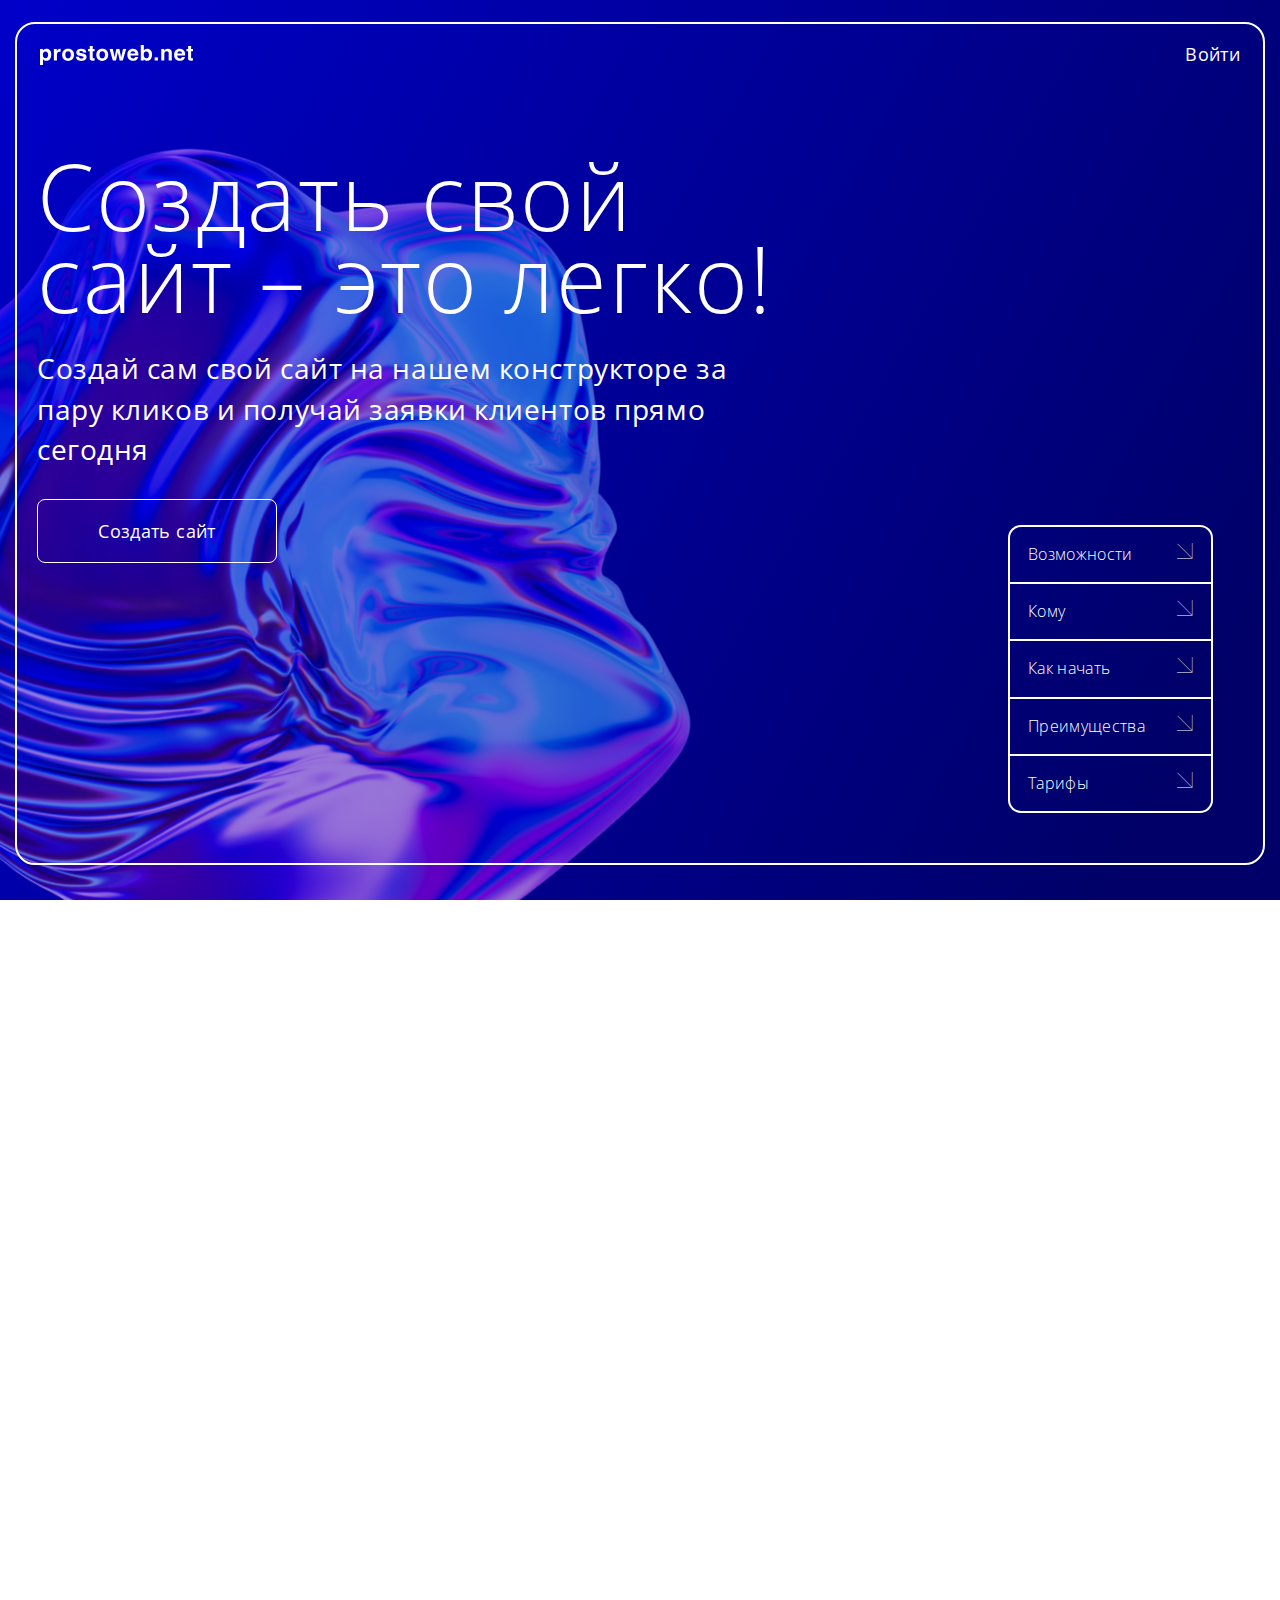
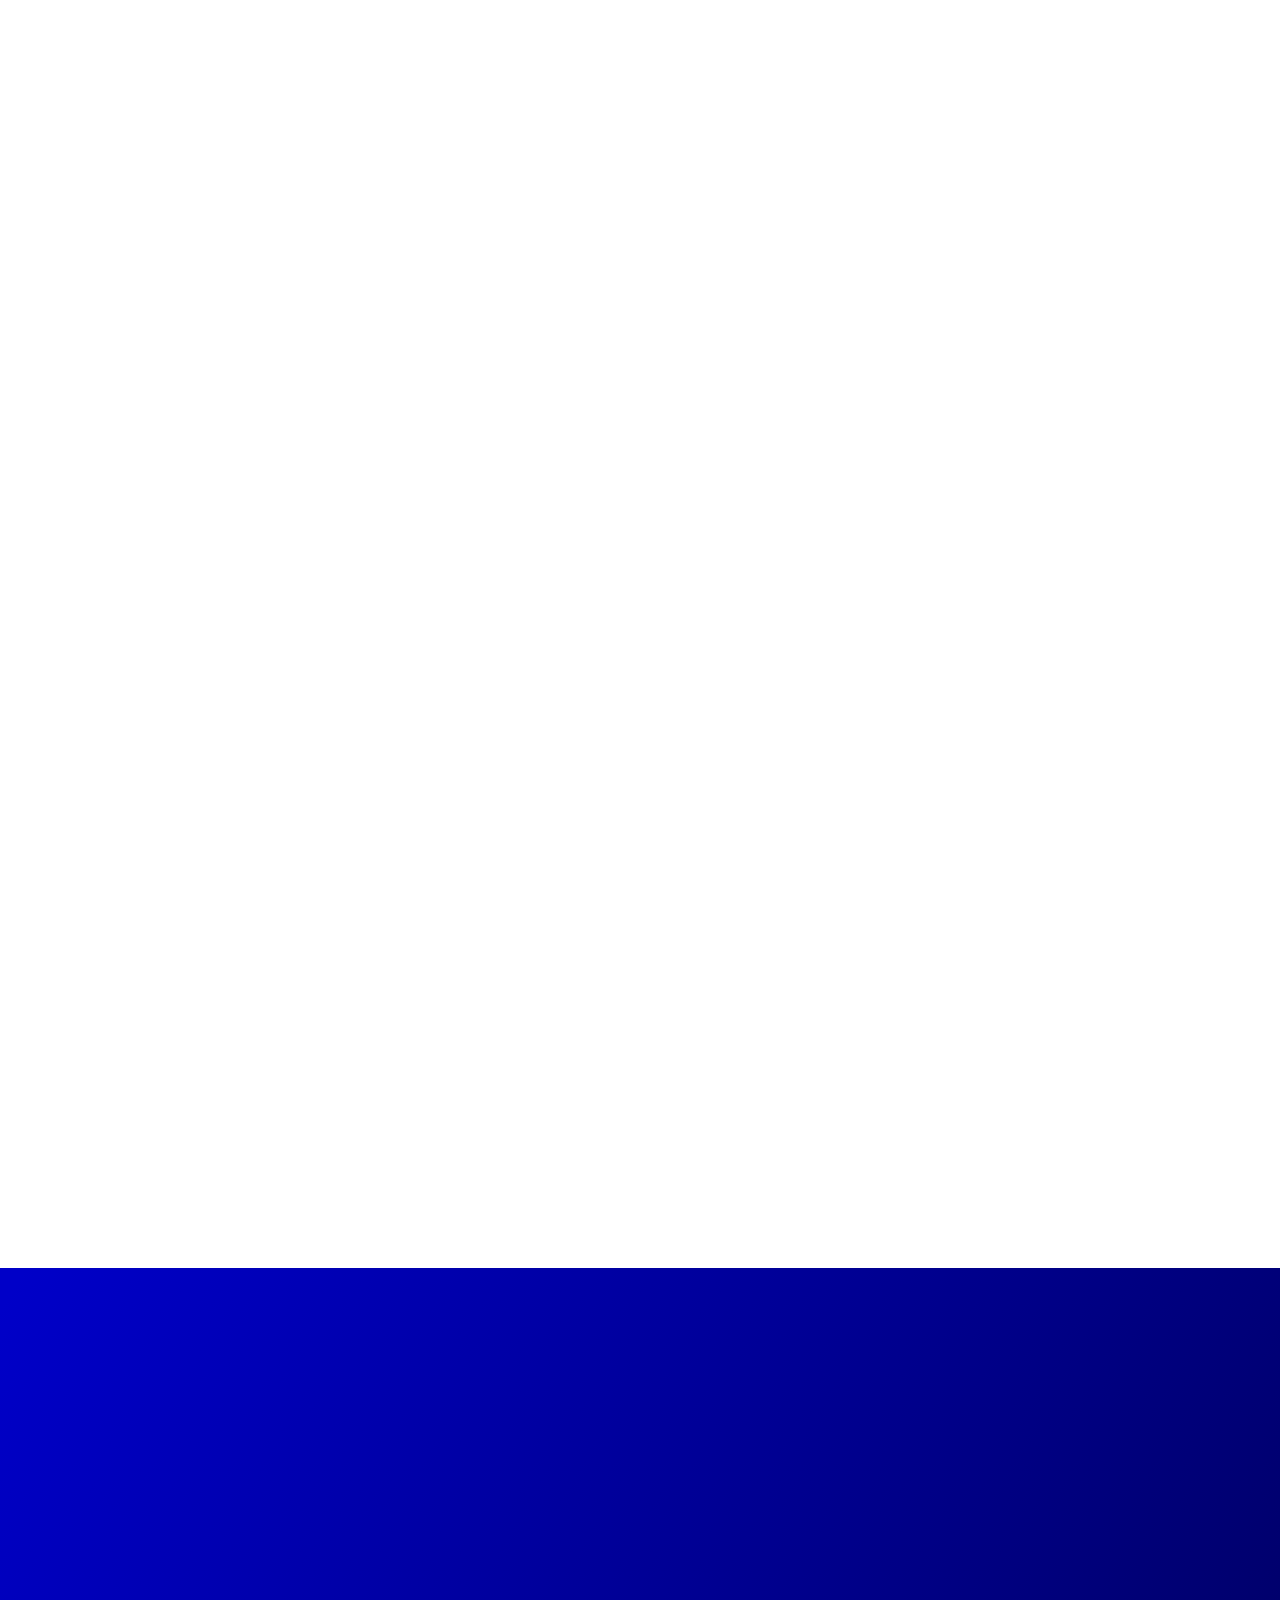
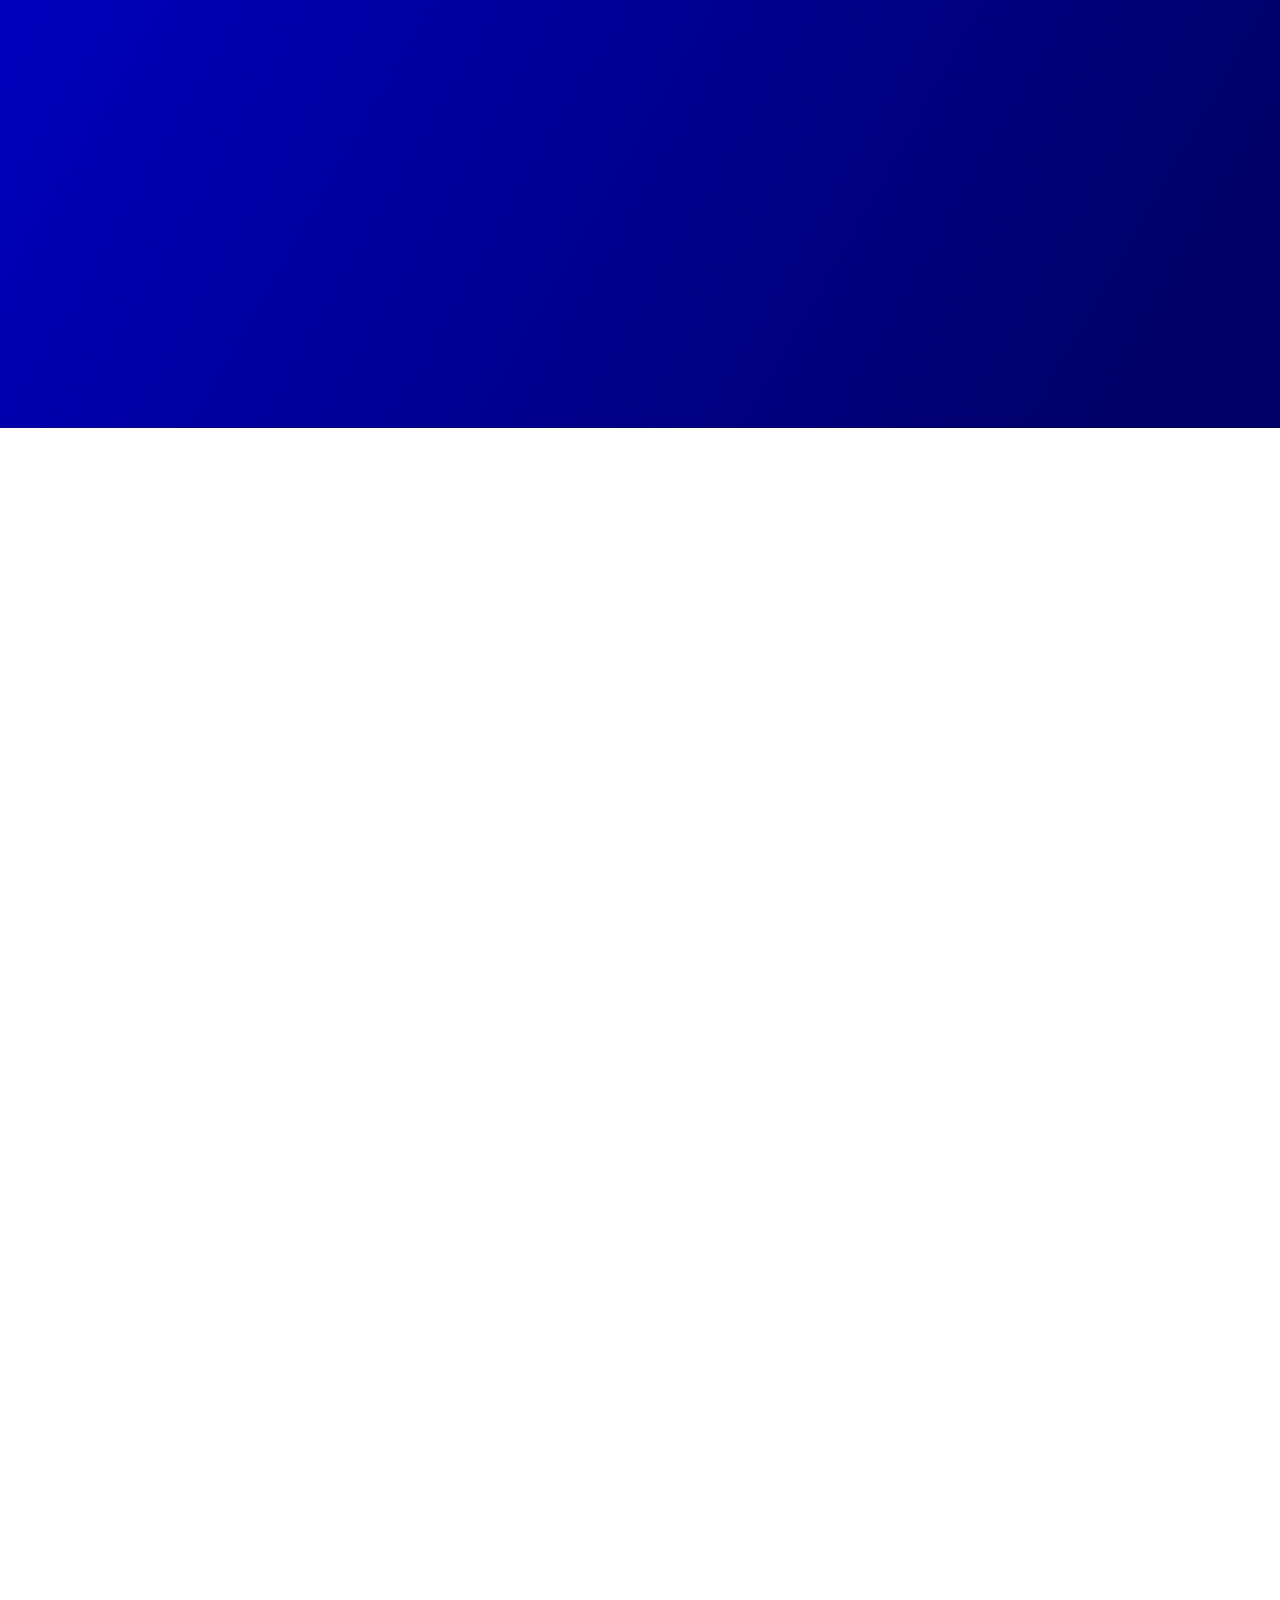
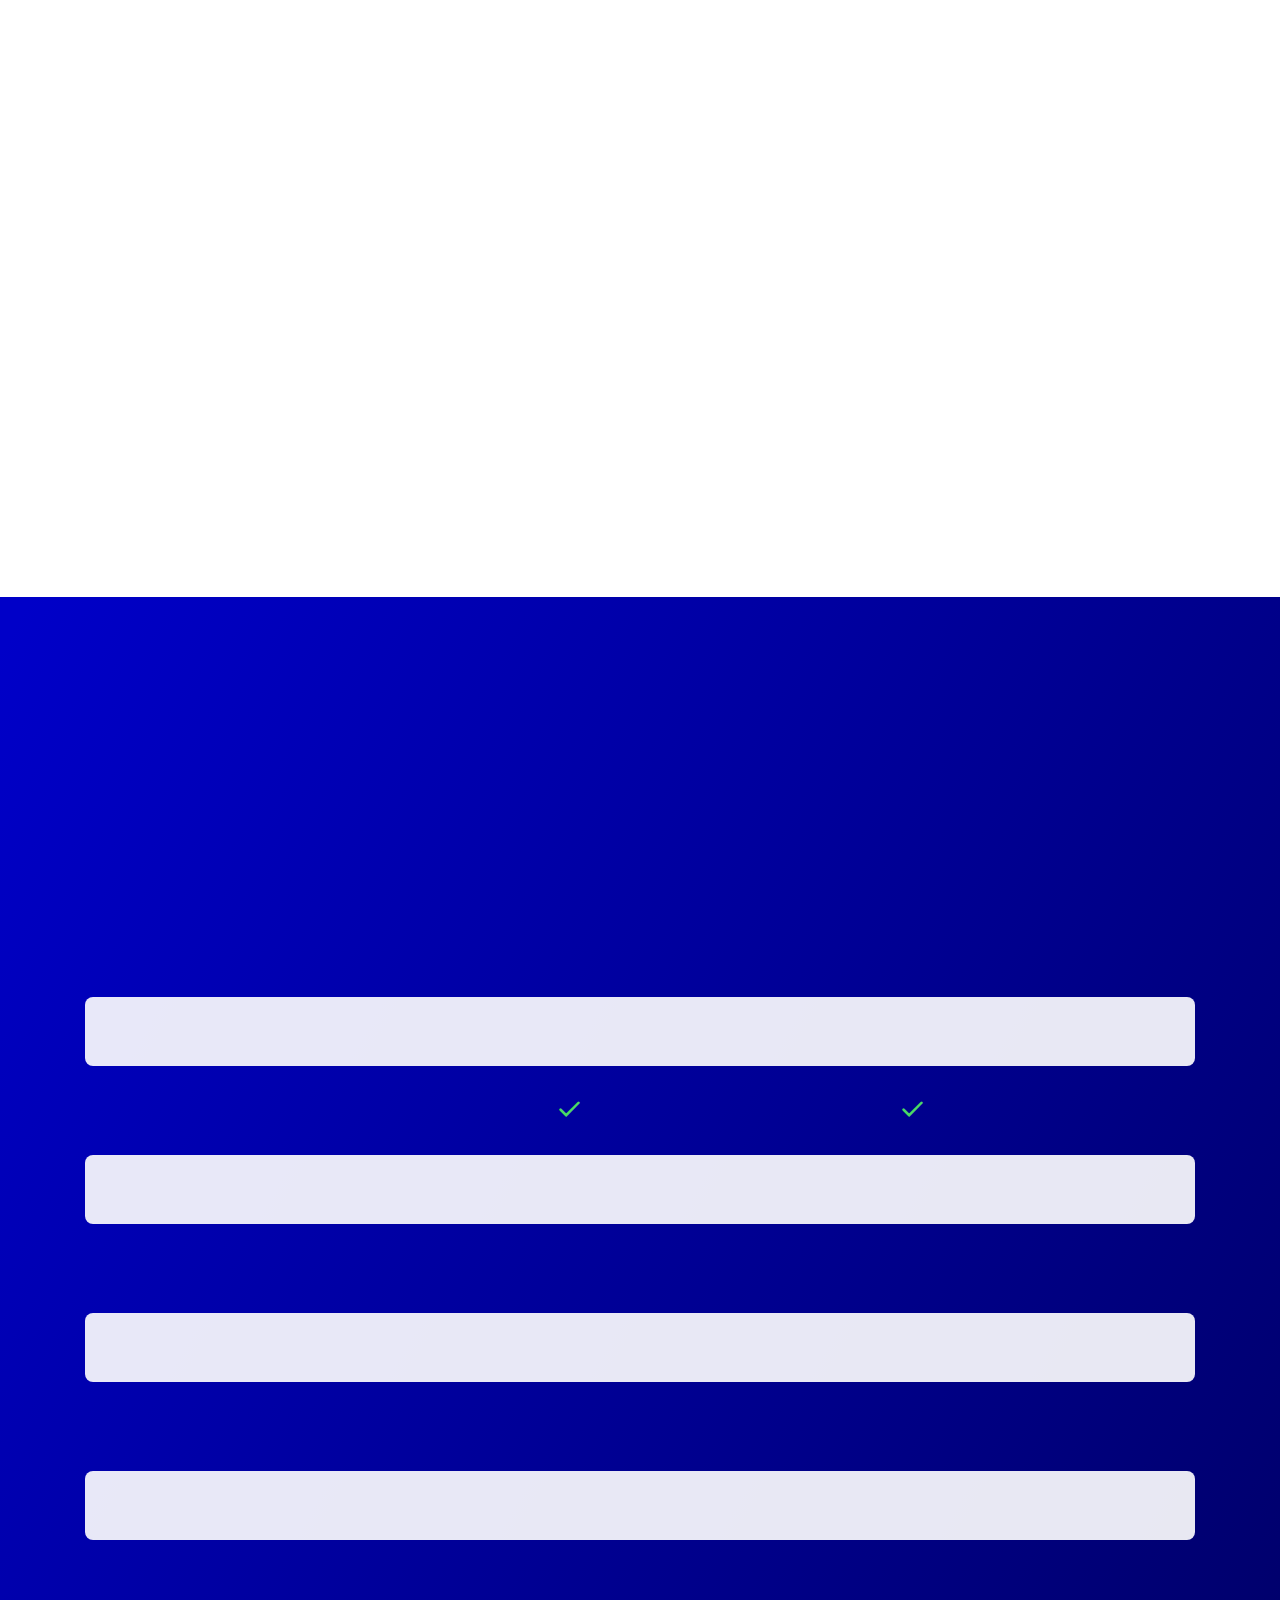
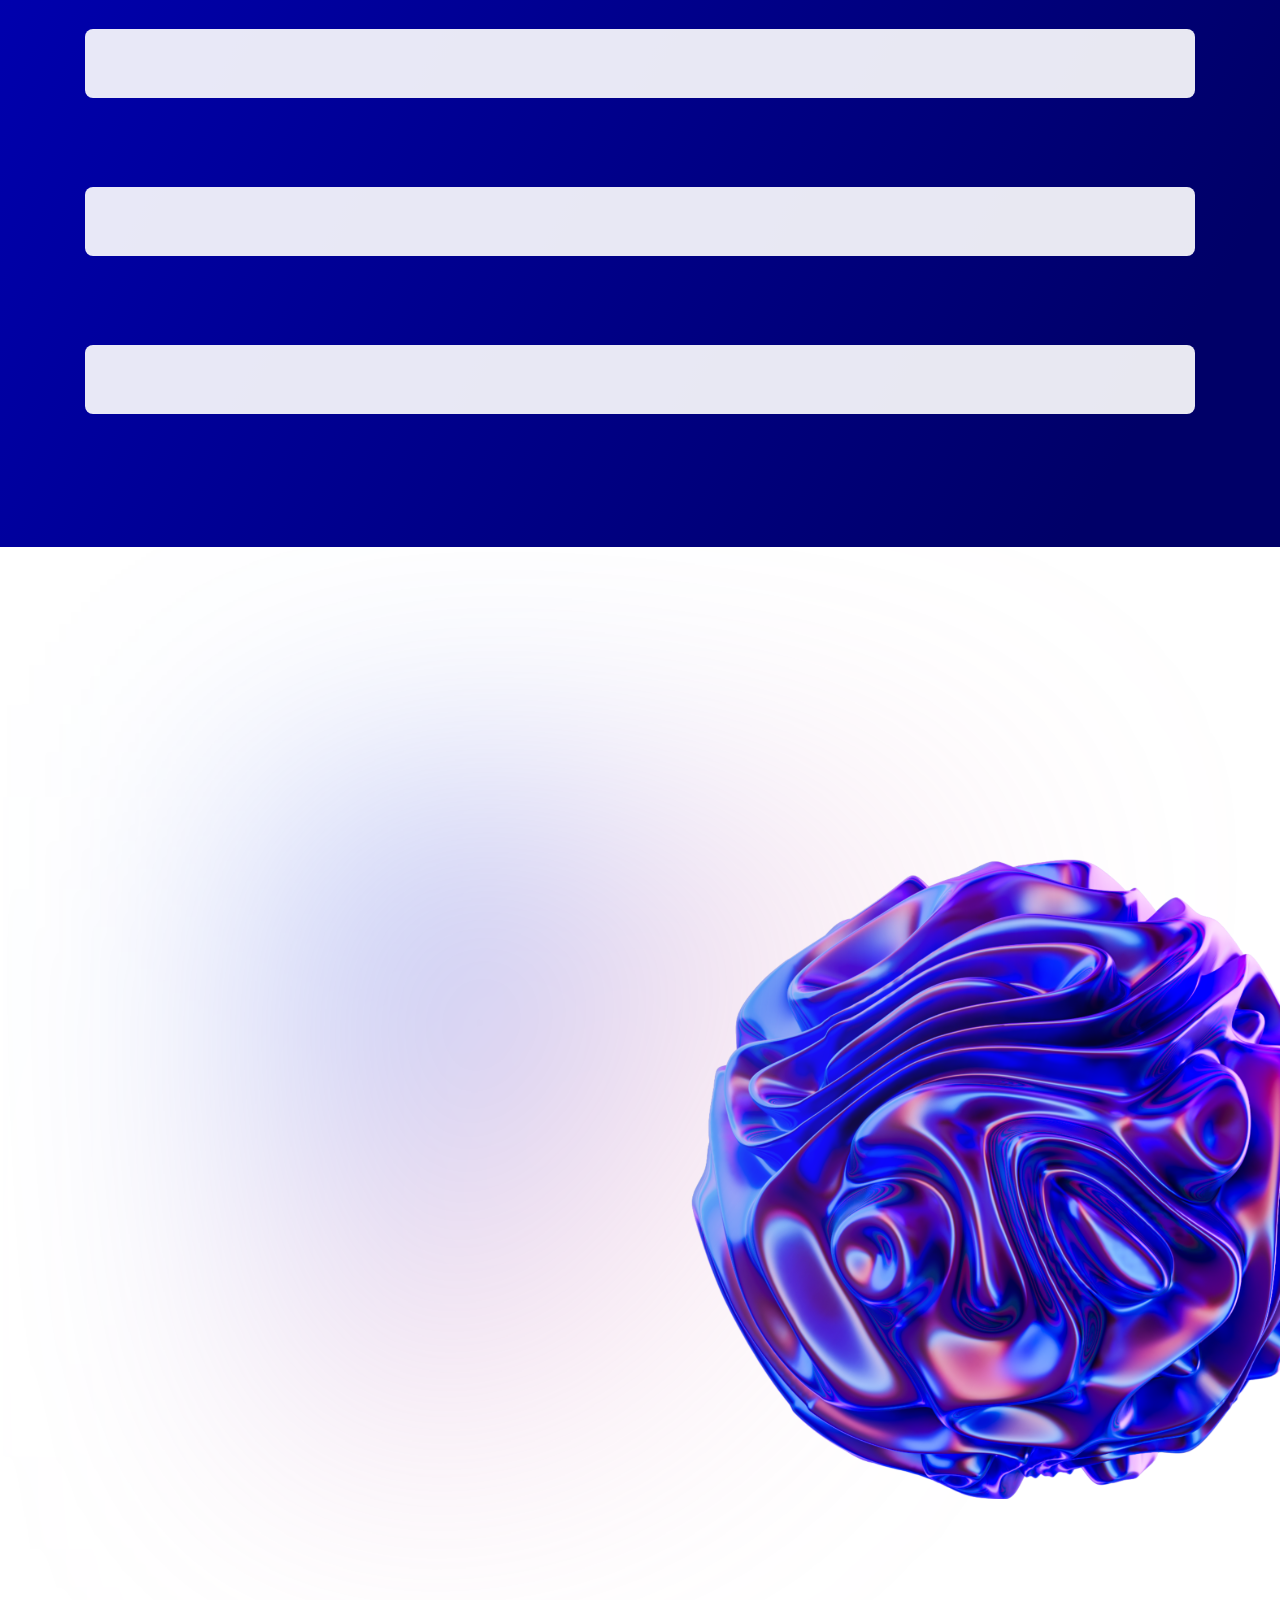
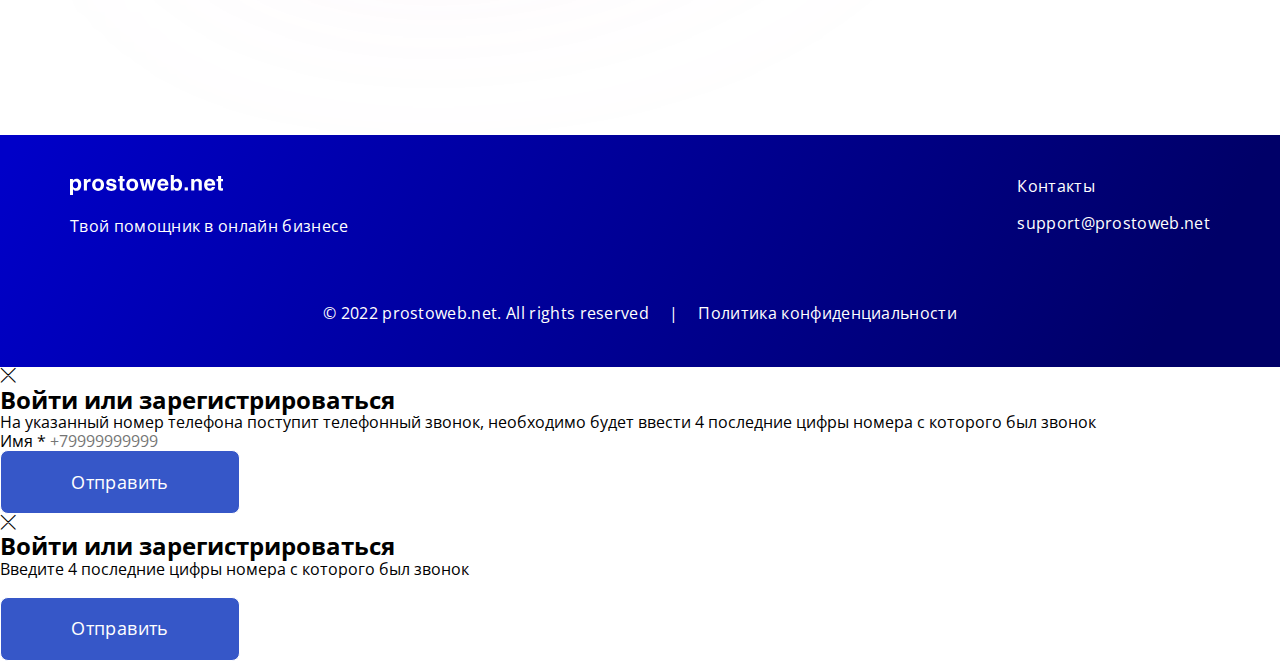
==== commit 17404c0d: "Внес исправления" ====
--- a/index.html
+++ b/index.html
@@ -8,13 +8,14 @@
     <link rel="preconnect" href="https://fonts.googleapis.com">
     <link rel="preconnect" href="https://fonts.gstatic.com" crossorigin>
     <link href="https://fonts.googleapis.com/css2?family=Open+Sans:wght@300;400;500;600;700;800&display=swap" rel="stylesheet">
+    <link rel="stylesheet" href="css/animate.min.css">
     <link rel="stylesheet" href="css/um-icon-style.css">
-    <link rel="stylesheet" href="css/main.css">
+    <link rel="stylesheet" href="main.css">
 </head>
 <body>
     <header class="header">
         <div class="header__wrap">
-            <a class="header__logo" href="#">
+            <a class="header__logo wow fadeIn" href="#">
                 <img src="images/svg/logo.svg" alt="logo">
             </a>
             
@@ -24,7 +25,7 @@
             </button>
 
 
-            <button class="header__login login enter">Войти</button>
+            <button class="header__login login enter wow fadeIn">Войти</button>
         </div>
     </header>
 
@@ -32,18 +33,18 @@
 
         <section class="hero">
             <div class="hero__wrap">
-                <h1 class="hero__title">Создать свой сайт – это легко!</h1>
-                <p class="hero__text">Создай сам свой сайт на нашем конcтрукторе за пару кликов и получай заявки клиентов прямо сегодня</p>
-                <button class="hero__btn btn enter">Создать сайт</button>
+                <h1 class="hero__title wow fadeIn">Создать свой сайт – это легко!</h1>
+                <p class="hero__text wow fadeIn">Создай сам свой сайт на нашем конcтрукторе за пару кликов и получай заявки клиентов прямо сегодня</p>
+                <button class="hero__btn btn enter wow fadeIn">Создать сайт</button>
             
                 <nav class="menu">
                     <ul class="menu__list">
-                        <li class="menu__item"><a class="menu__link" href="#">Возможности<i class="icon-arrow"></i></a></li>
-                        <li class="menu__item"><a class="menu__link" href="#whom">Кому<i class="icon-arrow"></i></a></li>
-                        <li class="menu__item"><a class="menu__link" href="#start">Как начать<i class="icon-arrow"></i></a></li>
-                        <li class="menu__item"><a class="menu__link" href="#benefits">Преимущества<i class="icon-arrow"></i></a></li>
-                        <li class="menu__item"><a class="menu__link" href="#tariff">Тарифы<i class="icon-arrow"></i></a></li>
-                        <li class="menu__item"><a class="menu__link enter" href="#feedback">Войти<i class="icon-arrow"></i></a></li>
+                        <li class="menu__item"><a class="menu__link wow fadeIn" href="#features">Возможности<i class="icon-arrow"></i></a></li>
+                        <li class="menu__item"><a class="menu__link wow fadeIn" href="#whom">Кому<i class="icon-arrow"></i></a></li>
+                        <li class="menu__item"><a class="menu__link wow fadeIn" href="#start">Как начать<i class="icon-arrow"></i></a></li>
+                        <li class="menu__item"><a class="menu__link wow fadeIn" href="#benefits">Преимущества<i class="icon-arrow"></i></a></li>
+                        <li class="menu__item"><a class="menu__link wow fadeIn" href="#tariff">Тарифы<i class="icon-arrow"></i></a></li>
+                        <li class="menu__item"><a class="menu__link wow fadeIn enter" href="#">Войти<i class="icon-arrow"></i></a></li>
                     </ul>
                 </nav>
             </div>
@@ -51,40 +52,40 @@
         </section>
 
         <section class="features" id="features">
-            <h2 class="features__title">Ваши возмножности с</h2>
+            <h2 class="features__title wow fadeIn">Ваши возмножности с</h2>
 
             <ul class="features__list">
-                <li class="features__item features-block">
-                    <div class="features-block__wrap">
-                        <h3 class="features-block__title">Каталог товаров</h3>
-                        <p class="features-block__text">Загружай товары, устанавливай цены и скидки самостоятельно</p>
-                    </div>
-                </li>
-                <li class="features__item features-block animate__faster">
+                <li class="features__item features-block wow fadeIn">
+                    <div class="features-block__wrap">
+                        <h3 class="features-block__title  wow fadeIn">Каталог товаров</h3>
+                        <p class="features-block__text  wow fadeIn">Загружай товары, устанавливай цены и скидки самостоятельно</p>
+                    </div>
+                </li>
+                <li class="features__item features-block wow fadeIn">
                     <div class="features-block__wrap">
                         <h3 class="features-block__title">Аналитика</h3>
                         <p class="features-block__text">Следи в личном кабинете за статистикой заказов</p>
                     </div>
                 </li>
-                <li class="features__item features-block animate__faster">
+                <li class="features__item features-block wow fadeIn">
                     <div class="features-block__wrap">
                         <h3 class="features-block__title">Отсутствие ограничения по количеству товаров</h3>
                         <p class="features-block__text">Загружай любое количество товаров без ограничений</p>
                     </div>
                 </li>
-                <li class="features__item features-block animate__faster">
+                <li class="features__item features-block wow fadeIn">
                     <div class="features-block__wrap">
                         <h3 class="features-block__title">Программа лояльности</h3>
                         <p class="features-block__text">Дари своим клиентам промокоды со скидкой, устраивай акции на товары, начисляй бонусы за покупку</p>
                     </div>
                 </li>
-                <li class="features__item features-block animate__faster">
+                <li class="features__item features-block wow fadeIn">
                     <div class="features-block__wrap">
                         <h3 class="features-block__title">Реферальная программа</h3>
                         <p class="features-block__text">Подключай продавцов к своему сайту, система автоматически начислит им комиссию с продажи, которую ты сам установишь</p>
                     </div>
                 </li>
-                <li class="features__item features-block animate__faster">
+                <li class="features__item features-block wow fadeIn">
                     <div class="features-block__wrap">
                         <h3 class="features-block__title">Вывод средств 24/7</h3>
                         <p class="features-block__text">За каждую покупку на сайте средства будут начислены на твой кошелек в личном кабинете, ты можешь выводить их в любое удобное время время</p>
@@ -96,23 +97,23 @@
         <section class="whom" id="whom">
             <div class="whom__wrapper">
                 <div class="whom__block-one block-one">
-                    <h2 class="block-one__title">Кому подойдет</h2>
-                    <p class="block-one__text">Конструктор prostoweb.net подойдет любому желающему, мы выделили основные группы бизнеса, для кого будет актуально наше предложение.</p>
-                    <button class="btn enter">Создать сайт</button>
-                </div>
-                <div class="whom__block-two block-two">
-                    <button class="block-two__btn" data-tabs-path="tabs-one">1</button>
-                    <button class="block-two__btn" data-tabs-path="tabs-two">2</button>
-                    <button class="block-two__btn" data-tabs-path="tabs-three">3</button>
+                    <h2 class="block-one__title wow fadeIn">Кому подойдет</h2>
+                    <p class="block-one__text wow fadeIn">Конструктор prostoweb.net подойдет любому желающему, мы выделили основные группы бизнеса, для кого будет актуально наше предложение.</p>
+                    <button class="btn enter wow fadeIn">Создать сайт</button>
+                </div>
+                <div class="whom__block-two block-two wow fadeIn">
+                    <button class="block-two__btn wow fadeIn" data-tabs-path="tabs-one">1</button>
+                    <button class="block-two__btn wow fadeIn" data-tabs-path="tabs-two">2</button>
+                    <button class="block-two__btn wow fadeIn" data-tabs-path="tabs-three">3</button>
                     <img src="images/svg/component.svg" alt="component">
                 </div>
                 
                 <div class="block-three" data-tabs-target="tabs-one">
                     <div class="block-three__wrapp">
-                        <button class="block-three__button"><i class="icon-close02"></i></button>
-                        <div class="block-three__number">1/3</div>
-                        <div class="block-three__title">Стартап</div>
-                        <div class="block-three__text">Начинающий бизнес, который хочет протестировать потребности клиента</div>
+                        <button class="block-three__button wow fadeIn"><i class="icon-close02"></i></button>
+                        <div class="block-three__number wow fadeIn">1/3</div>
+                        <div class="block-three__title wow fadeIn">Стартап</div>
+                        <div class="block-three__text wow fadeIn">Начинающий бизнес, который хочет протестировать потребности клиента</div>
                     </div>
 
                     <div class="block-three__img">
@@ -123,10 +124,10 @@
                 
                 <div class="block-three" data-tabs-target="tabs-two">
                     <div class="block-three__wrapp">
-                        <button class="block-three__button"><i class="icon-close02"></i></button>
-                        <div class="block-three__number">2/3</div>
-                        <div class="block-three__title">Оффлайн бизнес</div>
-                        <div class="block-three__text">Владельцам оффлайн бизнеса, которые хотят получать больше прибыли за счет онлайн заказов</div>
+                        <button class="block-three__button wow fadeIn"><i class="icon-close02"></i></button>
+                        <div class="block-three__number wow fadeIn">2/3</div>
+                        <div class="block-three__title wow fadeIn">Оффлайн бизнес</div>
+                        <div class="block-three__text wow fadeIn">Владельцам оффлайн бизнеса, которые хотят получать больше прибыли за счет онлайн заказов</div>
                     </div>
 
                     <div class="block-three__img">
@@ -137,10 +138,10 @@
 
                 <div class="block-three" data-tabs-target="tabs-three">
                     <div class="block-three__wrapp">
-                        <button class="block-three__button"><i class="icon-close02"></i></button>
-                        <div class="block-three__number">3/3</div>
-                        <div class="block-three__title">Владельцам магазина в социальных сетях</div>
-                        <div class="block-three__text">Поможет в увеличении продаж и конверсии с помощью удобной ссылки на товары или услуги</div>
+                        <button class="block-three__button wow fadeIn"><i class="icon-close02"></i></button>
+                        <div class="block-three__number wow fadeIn">3/3</div>
+                        <div class="block-three__title wow fadeIn">Владельцам магазина в социальных сетях</div>
+                        <div class="block-three__text wow fadeIn">Поможет в увеличении продаж и конверсии с помощью удобной ссылки на товары или услуги</div>
                     </div>
 
                     <div class="block-three__img">
@@ -153,11 +154,11 @@
         </section>
 
         <section class="start" id="start">
-            <h2 class="start__title">Как начать</h2>
+            <h2 class="start__title wow fadeIn">Как начать</h2>
 
             <div class="start__wrapper">
                 <ul class="start__list-text list-text">
-                    <li class="list-text__item list-text__item--active" data-tabs-target="start-one">Зарегистрируйся на сайте</li>
+                    <li class="list-text__item list-text__item--active wow fadeIn" data-tabs-target="start-one">Зарегистрируйся на сайте</li>
                     <li class="list-text__item" data-tabs-target="start-two">Попробуй бесплатный тестовый режим 7 дней</li>
                     <li class="list-text__item" data-tabs-target="start-three">Выбери тип сайта</li>
                     <li class="list-text__item" data-tabs-target="start-four">Заполни информацию в своем бизнесе</li>
@@ -166,17 +167,17 @@
                     <li class="list-text__item" data-tabs-target="start-seven">Твой личный сайт готов!</li>
                 </ul>
                 <ul class="list-elem">
-                    <li class="list-elem__item" data-tabs-path="start-one"><span class="list-elem__elem"></span></li>
-                    <li class="list-elem__item" data-tabs-path="start-two"><span class="list-elem__elem"></span></li>
-                    <li class="list-elem__item" data-tabs-path="start-three"><span class="list-elem__elem"></span></li>
-                    <li class="list-elem__item" data-tabs-path="start-four"><span class="list-elem__elem"></span></li>
-                    <li class="list-elem__item" data-tabs-path="start-five"><span class="list-elem__elem"></span></li>
-                    <li class="list-elem__item" data-tabs-path="start-six"><span class="list-elem__elem"></span></li>
-                    <li class="list-elem__item" data-tabs-path="start-seven"><span class="list-elem__elem"></span></li>
+                    <li class="list-elem__item wow fadeIn" data-wow-delay=".5s" data-tabs-path="start-one"><span class="list-elem__elem"></span></li>
+                    <li class="list-elem__item wow fadeIn" data-wow-delay="1s" data-tabs-path="start-two"><span class="list-elem__elem"></span></li>
+                    <li class="list-elem__item wow fadeIn" data-wow-delay="1.5s" data-tabs-path="start-three"><span class="list-elem__elem"></span></li>
+                    <li class="list-elem__item wow fadeIn" data-wow-delay="2s" data-tabs-path="start-four"><span class="list-elem__elem"></span></li>
+                    <li class="list-elem__item wow fadeIn" data-wow-delay="2.5s" data-tabs-path="start-five"><span class="list-elem__elem"></span></li>
+                    <li class="list-elem__item wow fadeIn" data-wow-delay="3s" data-tabs-path="start-six"><span class="list-elem__elem"></span></li>
+                    <li class="list-elem__item wow fadeIn" data-wow-delay="3.5s" data-tabs-path="start-seven"><span class="list-elem__elem"></span></li>
                 </ul>
             </div>
 
-            <div class="start__promo">
+            <div class="start__promo wow fadeIn">
                 <img src="images/jpg/ifrem.jpg" alt="ifrem">
             </div>
 
@@ -184,39 +185,39 @@
         </section>
 
         <section class="benefits" id="benefits">
-            <h2 class="benefits__title">Преимущества работы с</h2>
+            <h2 class="benefits__title wow fadeIn">Преимущества работы с</h2>
             <ul class="benefits__list">
-                <li class="benefits__item">Отсутствие посредников и комиссии</li>
-                <li class="benefits__item">Простота</li>
-                <li class="benefits__item">Готовая платежная система</li>
-                <li class="benefits__item">Безопасность, прозрачность и быстрая скорость передачи данных </li>
-                <li class="benefits__item">Уведомления о заказах в мессендрере</li>
+                <li class="benefits__item wow fadeIn">Отсутствие посредников и комиссии</li>
+                <li class="benefits__item wow fadeIn">Простота</li>
+                <li class="benefits__item wow fadeIn">Готовая платежная система</li>
+                <li class="benefits__item wow fadeIn">Безопасность, прозрачность и быстрая скорость передачи данных </li>
+                <li class="benefits__item wow fadeIn">Уведомления о заказах в мессендрере</li>
             </ul>
         </section>
 
         <section class="tariff" id="tariff">
             <div class="tariff__wrapper">
-                <h2 class="tariff__title">Тарифы</h2>
+                <h2 class="tariff__title wow fadeIn">Тарифы</h2>
                 <div class="tariff-block">
                     <div class="tariff-block__wrap">
-                        <h3 class="tariff-block__title">Basic</h3>
-                        <div class="tariff-block__price"><span>499₽</span> / месяц или <span>4200₽</span> / год</div>
-                        <button class="tariff-block__btn btn enter">Создать сайт</button>
+                        <h3 class="tariff-block__title wow fadeIn">Basic</h3>
+                        <div class="tariff-block__price wow fadeIn"><span>499₽</span> / месяц или <span>4200₽</span> / год</div>
+                        <button class="tariff-block__btn btn enter wow fadeIn">Создать сайт</button>
                     </div>
                     <ul class="tariff-block__list">
-                        <li class="tariff-block__item"><span class="tariff-block__text">Тестовый период 7 дней</span><span class="tariff-block__icon"><i class="icon-ok"></i></span></li>
-                        <li class="tariff-block__item"><span class="tariff-block__text">Хостинг, SSL-сертификат</span><span class="tariff-block__icon"><i class="icon-ok"></i></span></li>
-                        <li class="tariff-block__item"><span class="tariff-block__text">Загрузка товаров</span><span class="tariff-block__icon">неограниченное количество товаров в каталоге</span></li>
-                        <li class="tariff-block__item"><span class="tariff-block__text">Приём онлайн платежей</span><span class="tariff-block__icon"><i class="icon-ok"></i></span></li>
-                        <li class="tariff-block__item"><span class="tariff-block__text">Telegram уведомления</span><span class="tariff-block__icon"><i class="icon-ok"></i></span></li>
-                        <li class="tariff-block__item"><span class="tariff-block__text">Интеграция заказов на Email/Telegram</span><span class="tariff-block__icon"><i class="icon-ok"></i></span></li>
-                        <li class="tariff-block__item"><span class="tariff-block__text">Cтатистика и аналитика заказов</span><span class="tariff-block__icon"><i class="icon-ok"></i></span></li>
-                        <li class="tariff-block__item"><span class="tariff-block__text">Автоматическое обновление новых функций</span><span class="tariff-block__icon"><i class="icon-ok"></i></span></li>
-                        <li class="tariff-block__item"><span class="tariff-block__text">Техническая поддержка</span><span class="tariff-block__icon"><i class="icon-ok"></i></span></li>
-                        <li class="tariff-block__item"><span class="tariff-block__text">Консультация команды prostoweb.net по созданию сайта и загрузке товаров</span><span class="tariff-block__icon"><i class="icon-close"></i></span></li>
-                        <li class="tariff-block__item"><span class="tariff-block__text">Эквайринг</span><span class="tariff-block__icon">5%</span></li>
-                        <li class="tariff-block__item"><span class="tariff-block__text">Скрытие копирайта и рекламы prostoweb.net</span><span class="tariff-block__icon"><i class="icon-close"></i></span></li>
-                        <li class="tariff-block__item"><span class="tariff-block__text">Реферальная программа</span><span class="tariff-block__icon"><i class="icon-close"></i></span></li>
+                        <li class="tariff-block__item"><span class="tariff-block__text wow fadeIn">Тестовый период 7 дней</span><span class="tariff-block__icon"><i class="icon-ok"></i></span></li>
+                        <li class="tariff-block__item"><span class="tariff-block__text wow fadeIn">Хостинг, SSL-сертификат</span><span class="tariff-block__icon"><i class="icon-ok"></i></span></li>
+                        <li class="tariff-block__item"><span class="tariff-block__text wow fadeIn">Загрузка товаров</span><span class="tariff-block__icon">неограниченное количество товаров в каталоге</span></li>
+                        <li class="tariff-block__item"><span class="tariff-block__text wow fadeIn">Приём онлайн платежей</span><span class="tariff-block__icon"><i class="icon-ok"></i></span></li>
+                        <li class="tariff-block__item"><span class="tariff-block__text wow fadeIn">Telegram уведомления</span><span class="tariff-block__icon"><i class="icon-ok"></i></span></li>
+                        <li class="tariff-block__item"><span class="tariff-block__text wow fadeIn">Интеграция заказов на Email/Telegram</span><span class="tariff-block__icon"><i class="icon-ok"></i></span></li>
+                        <li class="tariff-block__item"><span class="tariff-block__text wow fadeIn">Cтатистика и аналитика заказов</span><span class="tariff-block__icon"><i class="icon-ok"></i></span></li>
+                        <li class="tariff-block__item"><span class="tariff-block__text wow fadeIn">Автоматическое обновление новых функций</span><span class="tariff-block__icon"><i class="icon-ok"></i></span></li>
+                        <li class="tariff-block__item"><span class="tariff-block__text wow fadeIn">Техническая поддержка</span><span class="tariff-block__icon"><i class="icon-ok"></i></span></li>
+                        <li class="tariff-block__item"><span class="tariff-block__text wow fadeIn">Консультация команды prostoweb.net по созданию сайта и загрузке товаров</span><span class="tariff-block__icon"><i class="icon-close"></i></span></li>
+                        <li class="tariff-block__item"><span class="tariff-block__text wow fadeIn">Эквайринг</span><span class="tariff-block__icon">5%</span></li>
+                        <li class="tariff-block__item"><span class="tariff-block__text wow fadeIn">Скрытие копирайта и рекламы prostoweb.net</span><span class="tariff-block__icon"><i class="icon-close"></i></span></li>
+                        <li class="tariff-block__item"><span class="tariff-block__text wow fadeIn">Реферальная программа</span><span class="tariff-block__icon"><i class="icon-close"></i></span></li>
                     </ul>
                 </div>
                 <div class="tariff-block">
@@ -226,99 +227,99 @@
                         <button class="tariff-block__btn btn enter">Создать сайт</button>
                     </div>
                     <ul class="tariff-block__list">
-                        <li class="tariff-block__item"><span class="tariff-block__text">Тестовый период 7 дней</span><span class="tariff-block__icon"><i class="icon-ok"></i></span></li>
-                        <li class="tariff-block__item"><span class="tariff-block__text">Хостинг, SSL-сертификат</span><span class="tariff-block__icon"><i class="icon-ok"></i></span></li>
-                        <li class="tariff-block__item"><span class="tariff-block__text">Загрузка товаров</span><span class="tariff-block__icon">неограниченное количество товаров в каталоге</span></li>
-                        <li class="tariff-block__item"><span class="tariff-block__text">Приём онлайн платежей</span><span class="tariff-block__icon"><i class="icon-ok"></i></span></li>
-                        <li class="tariff-block__item"><span class="tariff-block__text">Telegram уведомления</span><span class="tariff-block__icon"><i class="icon-ok"></i></span></li>
-                        <li class="tariff-block__item"><span class="tariff-block__text">Интеграция заказов на Email/Telegram</span><span class="tariff-block__icon"><i class="icon-ok"></i></span></li>
-                        <li class="tariff-block__item"><span class="tariff-block__text">Cтатистика и аналитика заказов</span><span class="tariff-block__icon"><i class="icon-ok"></i></span></li>
-                        <li class="tariff-block__item"><span class="tariff-block__text">Автоматическое обновление новых функций</span><span class="tariff-block__icon"><i class="icon-ok"></i></span></li>
-                        <li class="tariff-block__item"><span class="tariff-block__text">Техническая поддержка</span><span class="tariff-block__icon"><i class="icon-ok"></i></span></li>
-                        <li class="tariff-block__item"><span class="tariff-block__text">Консультация команды prostoweb.net по созданию сайта и загрузке товаров</span><span class="tariff-block__icon"><i class="icon-ok"></i></span></li>
-                        <li class="tariff-block__item"><span class="tariff-block__text">Эквайринг</span><span class="tariff-block__icon">5%</span></li>
-                        <li class="tariff-block__item"><span class="tariff-block__text">Скрытие копирайта и рекламы prostoweb.net</span><span class="tariff-block__icon"><i class="icon-ok"></i></span></li>
-                        <li class="tariff-block__item"><span class="tariff-block__text">Реферальная программа</span><span class="tariff-block__icon"><i class="icon-ok"></i></span></li>
+                        <li class="tariff-block__item"><span class="tariff-block__text wow fadeIn">Тестовый период 7 дней</span><span class="tariff-block__icon"><i class="icon-ok"></i></span></li>
+                        <li class="tariff-block__item"><span class="tariff-block__text wow fadeIn">Хостинг, SSL-сертификат</span><span class="tariff-block__icon"><i class="icon-ok"></i></span></li>
+                        <li class="tariff-block__item"><span class="tariff-block__text wow fadeIn">Загрузка товаров</span><span class="tariff-block__icon">неограниченное количество товаров в каталоге</span></li>
+                        <li class="tariff-block__item"><span class="tariff-block__text wow fadeIn">Приём онлайн платежей</span><span class="tariff-block__icon"><i class="icon-ok"></i></span></li>
+                        <li class="tariff-block__item"><span class="tariff-block__text wow fadeIn">Telegram уведомления</span><span class="tariff-block__icon"><i class="icon-ok"></i></span></li>
+                        <li class="tariff-block__item"><span class="tariff-block__text wow fadeIn">Интеграция заказов на Email/Telegram</span><span class="tariff-block__icon"><i class="icon-ok"></i></span></li>
+                        <li class="tariff-block__item"><span class="tariff-block__text wow fadeIn">Cтатистика и аналитика заказов</span><span class="tariff-block__icon"><i class="icon-ok"></i></span></li>
+                        <li class="tariff-block__item"><span class="tariff-block__text wow fadeIn">Автоматическое обновление новых функций</span><span class="tariff-block__icon"><i class="icon-ok"></i></span></li>
+                        <li class="tariff-block__item"><span class="tariff-block__text wow fadeIn">Техническая поддержка</span><span class="tariff-block__icon"><i class="icon-ok"></i></span></li>
+                        <li class="tariff-block__item"><span class="tariff-block__text wow fadeIn">Консультация команды prostoweb.net по созданию сайта и загрузке товаров</span><span class="tariff-block__icon"><i class="icon-ok"></i></span></li>
+                        <li class="tariff-block__item"><span class="tariff-block__text wow fadeIn">Эквайринг</span><span class="tariff-block__icon">5%</span></li>
+                        <li class="tariff-block__item"><span class="tariff-block__text wow fadeIn">Скрытие копирайта и рекламы prostoweb.net</span><span class="tariff-block__icon"><i class="icon-ok"></i></span></li>
+                        <li class="tariff-block__item"><span class="tariff-block__text wow fadeIn">Реферальная программа</span><span class="tariff-block__icon"><i class="icon-ok"></i></span></li>
                     </ul>
                 </div>
                 <div class="tariff-block">
                     <div class="tariff-block__wrapper">
                         <div class="tariff-block__wrap">
-                            <h3 class="tariff-block__title">Basic</h3>
-                            <div class="tariff-block__price"><span>499₽</span> / месяц или <span>4200₽</span> / год</div>
-                            <button class="tariff-block__btn btn enter">Создать сайт</button>
+                            <h3 class="tariff-block__title wow fadeIn">Basic</h3>
+                            <div class="tariff-block__price wow fadeIn"><span>499₽</span> / месяц или <span>4200₽</span> / год</div>
+                            <button class="tariff-block__btn btn enter wow fadeIn">Создать сайт</button>
                         </div>
                         <div class="tariff-block__wrap">
-                            <h3 class="tariff-block__title">Premium</h3>
-                            <div class="tariff-block__price"><span>999₽</span> / месяц или <span>8400₽</span> / год</div>
-                            <button class="tariff-block__btn btn enter">Создать сайт</button>
+                            <h3 class="tariff-block__title wow fadeIn">Premium</h3>
+                            <div class="tariff-block__price wow fadeIn"><span>999₽</span> / месяц или <span>8400₽</span> / год</div>
+                            <button class="tariff-block__btn btn enter wow fadeIn">Создать сайт</button>
                         </div>
                     </div>
                     <ul class="tariff-block__list">
                         <li class="tariff-block__item">
-                            <span class="tariff-block__text">Тестовый период 7 дней</span>
-                            <span class="tariff-block__icon"><i class="icon-ok"></i></span>
-                            <span class="tariff-block__icon"><i class="icon-ok"></i></span>
-                        </li>
-                        <li class="tariff-block__item">
-                            <span class="tariff-block__text">Хостинг, SSL-сертификат</span>
-                            <span class="tariff-block__icon"><i class="icon-ok"></i></span>
-                            <span class="tariff-block__icon"><i class="icon-ok"></i></span>
-                        </li>
-                        <li class="tariff-block__item">
-                            <span class="tariff-block__text">Загрузка товаров</span>
-                            <span class="tariff-block__icon">неограниченное количество товаров в каталоге</span>
-                            <span class="tariff-block__icon">неограниченное количество товаров в каталоге</span>
-                        </li>
-                        <li class="tariff-block__item">
-                            <span class="tariff-block__text">Приём онлайн платежей</span>
-                            <span class="tariff-block__icon"><i class="icon-ok"></i></span>
-                            <span class="tariff-block__icon"><i class="icon-ok"></i></span>
-                        </li>
-                        <li class="tariff-block__item">
-                            <span class="tariff-block__text">Telegram уведомления</span>
-                            <span class="tariff-block__icon"><i class="icon-ok"></i></span>
-                            <span class="tariff-block__icon"><i class="icon-ok"></i></span>
-                        </li>
-                        <li class="tariff-block__item">
-                            <span class="tariff-block__text">Интеграция заказов на Email/Telegram</span>
-                            <span class="tariff-block__icon"><i class="icon-ok"></i></span>
-                            <span class="tariff-block__icon"><i class="icon-ok"></i></span>
-                        </li>
-                        <li class="tariff-block__item">
-                            <span class="tariff-block__text">Cтатистика и аналитика заказов</span>
-                            <span class="tariff-block__icon"><i class="icon-ok"></i></span>
-                            <span class="tariff-block__icon"><i class="icon-ok"></i></span>
-                        </li>
-                        <li class="tariff-block__item">
-                            <span class="tariff-block__text">Автоматическое обновление новых функций</span>
-                            <span class="tariff-block__icon"><i class="icon-ok"></i></span>
-                            <span class="tariff-block__icon"><i class="icon-ok"></i></span>
-                        </li>
-                        <li class="tariff-block__item">
-                            <span class="tariff-block__text">Техническая поддержка</span>
-                            <span class="tariff-block__icon"><i class="icon-ok"></i></span>
-                            <span class="tariff-block__icon"><i class="icon-ok"></i></span>
-                        </li>
-                        <li class="tariff-block__item">
-                            <span class="tariff-block__text">Консультация команды prostoweb.net по созданию сайта и загрузке товаров</span>
-                            <span class="tariff-block__icon"><i class="icon-close"></i></span>
-                            <span class="tariff-block__icon"><i class="icon-ok"></i></span>
-                        </li>
-                        <li class="tariff-block__item">
-                            <span class="tariff-block__text">Эквайринг</span>
-                            <span class="tariff-block__icon">5%</span>
-                            <span class="tariff-block__icon">5%</span>
-                        </li>
-                        <li class="tariff-block__item">
-                            <span class="tariff-block__text">Скрытие копирайта и рекламы prostoweb.net</span>
-                            <span class="tariff-block__icon"><i class="icon-close"></i></span>
-                            <span class="tariff-block__icon"><i class="icon-ok"></i></span>
-                        </li>
-                        <li class="tariff-block__item">
-                            <span class="tariff-block__text">Реферальная программа</span>
-                            <span class="tariff-block__icon"><i class="icon-close"></i></span>
-                            <span class="tariff-block__icon"><i class="icon-ok"></i></span>
+                            <span class="tariff-block__text wow fadeIn">Тестовый период 7 дней</span>
+                            <span class="tariff-block__icon wow fadeIn"><i class="icon-ok"></i></span>
+                            <span class="tariff-block__icon wow fadeIn"><i class="icon-ok"></i></span>
+                        </li>
+                        <li class="tariff-block__item">
+                            <span class="tariff-block__text wow fadeIn">Хостинг, SSL-сертификат</span>
+                            <span class="tariff-block__icon "><i class="icon-ok"></i></span>
+                            <span class="tariff-block__icon "><i class="icon-ok"></i></span>
+                        </li>
+                        <li class="tariff-block__item">
+                            <span class="tariff-block__text wow fadeIn">Загрузка товаров</span>
+                            <span class="tariff-block__icon wow fadeIn">неограниченное количество товаров в каталоге</span>
+                            <span class="tariff-block__icon wow fadeIn">неограниченное количество товаров в каталоге</span>
+                        </li>
+                        <li class="tariff-block__item">
+                            <span class="tariff-block__text wow fadeIn">Приём онлайн платежей</span>
+                            <span class="tariff-block__icon wow fadeIn"><i class="icon-ok"></i></span>
+                            <span class="tariff-block__icon wow fadeIn"><i class="icon-ok"></i></span>
+                        </li>
+                        <li class="tariff-block__item">
+                            <span class="tariff-block__text wow fadeIn">Telegram уведомления</span>
+                            <span class="tariff-block__icon wow fadeIn"><i class="icon-ok"></i></span>
+                            <span class="tariff-block__icon wow fadeIn"><i class="icon-ok"></i></span>
+                        </li>
+                        <li class="tariff-block__item">
+                            <span class="tariff-block__text wow fadeIn">Интеграция заказов на Email/Telegram</span>
+                            <span class="tariff-block__icon wow fadeIn"><i class="icon-ok"></i></span>
+                            <span class="tariff-block__icon wow fadeIn"><i class="icon-ok"></i></span>
+                        </li>
+                        <li class="tariff-block__item">
+                            <span class="tariff-block__text wow fadeIn">Cтатистика и аналитика заказов</span>
+                            <span class="tariff-block__icon wow fadeIn"><i class="icon-ok"></i></span>
+                            <span class="tariff-block__icon wow fadeIn"><i class="icon-ok"></i></span>
+                        </li>
+                        <li class="tariff-block__item">
+                            <span class="tariff-block__text wow fadeIn">Автоматическое обновление новых функций</span>
+                            <span class="tariff-block__icon wow fadeIn"><i class="icon-ok"></i></span>
+                            <span class="tariff-block__icon wow fadeIn"><i class="icon-ok"></i></span>
+                        </li>
+                        <li class="tariff-block__item">
+                            <span class="tariff-block__text wow fadeIn">Техническая поддержка</span>
+                            <span class="tariff-block__icon wow fadeIn"><i class="icon-ok"></i></span>
+                            <span class="tariff-block__icon wow fadeIn"><i class="icon-ok"></i></span>
+                        </li>
+                        <li class="tariff-block__item">
+                            <span class="tariff-block__text wow fadeIn">Консультация команды prostoweb.net по созданию сайта и загрузке товаров</span>
+                            <span class="tariff-block__icon wow fadeIn"><i class="icon-close"></i></span>
+                            <span class="tariff-block__icon wow fadeIn"><i class="icon-ok"></i></span>
+                        </li>
+                        <li class="tariff-block__item">
+                            <span class="tariff-block__text wow fadeIn">Эквайринг</span>
+                            <span class="tariff-block__icon wow fadeIn">5%</span>
+                            <span class="tariff-block__icon wow fadeIn">5%</span>
+                        </li>
+                        <li class="tariff-block__item">
+                            <span class="tariff-block__text wow fadeIn">Скрытие копирайта и рекламы prostoweb.net</span>
+                            <span class="tariff-block__icon wow fadeIn"><i class="icon-close"></i></span>
+                            <span class="tariff-block__icon wow fadeIn"><i class="icon-ok"></i></span>
+                        </li>
+                        <li class="tariff-block__item">
+                            <span class="tariff-block__text wow fadeIn">Реферальная программа</span>
+                            <span class="tariff-block__icon wow fadeIn"><i class="icon-close"></i></span>
+                            <span class="tariff-block__icon wow fadeIn"><i class="icon-ok"></i></span>
                         </li>
                     </ul>
                 </div>
@@ -326,23 +327,23 @@
         </section>
 
         <section class="feedback" id="feedback">
-            <h2 class="feedback__title">Остались вопросы?</h2>
-            <p class="feedback__text">Напиши нам, мы обязательно ответим</p>
+            <h2 class="feedback__title wow fadeIn">Остались вопросы?</h2>
+            <p class="feedback__text wow fadeIn">Напиши нам, мы обязательно ответим</p>
 
             <form class="feedback__form form" action="#">
-                <label class="form__label">
+                <label class="form__label wow fadeIn">
                     <span class="form__text">Имя <span class="form__elem">*</span></span>
                     <input class="form__input" type="text" placeholder="Иванов Иван">
                 </label>
-                <label class="form__label">
+                <label class="form__label wow fadeIn">
                     <span class="form__text">Email <span class="form__elem">*</span></span>
                     <input class="form__input" type="text" placeholder="Info@prostoweb.net">
                 </label>
-                <label class="form__label">
+                <label class="form__label wow fadeIn">
                     <span class="form__text">Твой вопрос <span class="form__elem">*</span></span>
                     <textarea class="form__textarea" type="text" placeholder="Напиши сюда свой вопрос"></textarea>
                 </label>
-                <button class="form__btn btn btn--blue" type="submit">Отправить</button>
+                <button class="form__btn btn btn--blue wow fadeIn" type="submit">Отправить</button>
             </form>
         </section>
     </main>
@@ -351,7 +352,7 @@
         <div class="footer__wrapper">
             <div class="footer__block-one">
                 <ul class="footer__list">
-                    <li class="footer__item"><a href="#"><img src="/images/svg/logo.svg" alt="logo"></a></li>
+                    <li class="footer__item"><a href="#"><img src="images/svg/logo.svg" alt="logo"></a></li>
                     <li class="footer__item">Твой помощник в онлайн бизнесе</li>
                 </ul>
                 <ul class="footer__list">
@@ -369,11 +370,11 @@
     </footer>
 
     <section class="popup popup-user" id="popupUser">
-        <button class="popup__btn"><i class="icon-close02"></i></button>
+        <button class="popup__btn popup__btn-user"><i class="icon-close02"></i></button>
         <h2 class="popup__title">Войти или зарегистрироваться</h2>
         <p class="popup__text">На указанный номер телефона поступит телефонный звонок, необходимо будет ввести 4 последние цифры номера с которого был звонок</p>
 
-        <form class="popup__form" action="#">
+        <form class="popup__user-form" action="#">
             <label class="popup__label">
                 <span class="popup__span">Имя <span class="popup__elem">*</span></span>
                 <input class="popup__input" type="text" placeholder="+79999999999">
@@ -387,7 +388,7 @@
         <h2 class="popup__title">Войти или зарегистрироваться</h2>
         <p class="popup__text">Введите 4 последние цифры номера с которого был звонок</p>
 
-        <form class="popup__form" action="#">
+        <form class="popup__code-   form" action="#">
             <label class="popup__label popup__label--row">
                 <input class="popup__input popup__input--number" type="text" >
                 <input class="popup__input popup__input--number" type="text" >
@@ -398,6 +399,12 @@
         </form>
     </section>
 
+
+    <script src="https://ajax.googleapis.com/ajax/libs/jquery/3.6.0/jquery.min.js"></script>
+    <script src="js/wow.min.js"></script>
     <script src="js/app.js"></script>
+    <script>
+        new WOW().init();
+    </script>
 </body>
 </html>--- a/main.css
+++ b/main.css
@@ -0,0 +1,1945 @@
+/*! Generated by Font Squirrel (https://www.fontsquirrel.com) on July 6, 2022 */
+@font-face {
+  font-family: 'open_sans';
+  src: url("fonts/open-sans-v29-latin-300-webfont.woff2") format("woff2"), url("fonts/open-sans-v29-latin-300-webfont.woff") format("woff");
+  font-weight: normal;
+  font-style: normal;
+}
+
+@font-face {
+  font-family: 'open_sans';
+  src: url("fonts/open-sans-v29-latin-500-webfont.woff2") format("woff2"), url("fonts/open-sans-v29-latin-500-webfont.woff") format("woff");
+  font-weight: normal;
+  font-style: normal;
+}
+
+@font-face {
+  font-family: 'open_sans';
+  src: url("fonts/open-sans-v29-latin-600-webfont.woff2") format("woff2"), url("fonts/open-sans-v29-latin-600-webfont.woff") format("woff");
+  font-weight: normal;
+  font-style: normal;
+}
+
+@font-face {
+  font-family: 'open_sans';
+  src: url("fonts/open-sans-v29-latin-700-webfont.woff2") format("woff2"), url("fonts/open-sans-v29-latin-700-webfont.woff") format("woff");
+  font-weight: normal;
+  font-style: normal;
+}
+
+@font-face {
+  font-family: 'open_sans';
+  src: url("fonts/open-sans-v29-latin-800-webfont.woff2") format("woff2"), url("fonts/open-sans-v29-latin-800-webfont.woff") format("woff");
+  font-weight: normal;
+  font-style: normal;
+}
+
+@font-face {
+  font-family: 'open_sans';
+  src: url("fonts/open-sans-v29-latin-regular-webfont.woff2") format("woff2"), url("fonts/open-sans-v29-latin-regular-webfont.woff") format("woff");
+  font-weight: normal;
+  font-style: normal;
+}
+
+/*! normalize.css v8.0.1 | MIT License | github.com/necolas/normalize.css */
+/* Document
+   ========================================================================== */
+/**
+ * 1. Correct the line height in all browsers.
+ * 2. Prevent adjustments of font size after orientation changes in iOS.
+ */
+html {
+  line-height: 1.15;
+  /* 1 */
+  -webkit-text-size-adjust: 100%;
+  /* 2 */
+}
+
+/* Sections
+     ========================================================================== */
+/**
+   * Remove the margin in all browsers.
+   */
+body {
+  margin: 0;
+}
+
+/**
+   * Render the `main` element consistently in IE.
+   */
+main {
+  display: block;
+}
+
+/**
+   * Correct the font size and margin on `h1` elements within `section` and
+   * `article` contexts in Chrome, Firefox, and Safari.
+   */
+h1 {
+  font-size: 2em;
+  margin: 0.67em 0;
+}
+
+/* Grouping content
+     ========================================================================== */
+/**
+   * 1. Add the correct box sizing in Firefox.
+   * 2. Show the overflow in Edge and IE.
+   */
+hr {
+  -webkit-box-sizing: content-box;
+          box-sizing: content-box;
+  /* 1 */
+  height: 0;
+  /* 1 */
+  overflow: visible;
+  /* 2 */
+}
+
+/**
+   * 1. Correct the inheritance and scaling of font size in all browsers.
+   * 2. Correct the odd `em` font sizing in all browsers.
+   */
+pre {
+  font-family: monospace, monospace;
+  /* 1 */
+  font-size: 1em;
+  /* 2 */
+}
+
+/* Text-level semantics
+     ========================================================================== */
+/**
+   * Remove the gray background on active links in IE 10.
+   */
+a {
+  background-color: transparent;
+}
+
+/**
+   * 1. Remove the bottom border in Chrome 57-
+   * 2. Add the correct text decoration in Chrome, Edge, IE, Opera, and Safari.
+   */
+abbr[title] {
+  border-bottom: none;
+  /* 1 */
+  text-decoration: underline;
+  /* 2 */
+  -webkit-text-decoration: underline dotted;
+          text-decoration: underline dotted;
+  /* 2 */
+}
+
+/**
+   * Add the correct font weight in Chrome, Edge, and Safari.
+   */
+b,
+strong {
+  font-weight: bolder;
+}
+
+/**
+   * 1. Correct the inheritance and scaling of font size in all browsers.
+   * 2. Correct the odd `em` font sizing in all browsers.
+   */
+code,
+kbd,
+samp {
+  font-family: monospace, monospace;
+  /* 1 */
+  font-size: 1em;
+  /* 2 */
+}
+
+/**
+   * Add the correct font size in all browsers.
+   */
+small {
+  font-size: 80%;
+}
+
+/**
+   * Prevent `sub` and `sup` elements from affecting the line height in
+   * all browsers.
+   */
+sub,
+sup {
+  font-size: 75%;
+  line-height: 0;
+  position: relative;
+  vertical-align: baseline;
+}
+
+sub {
+  bottom: -0.25em;
+}
+
+sup {
+  top: -0.5em;
+}
+
+/* Embedded content
+     ========================================================================== */
+/**
+   * Remove the border on images inside links in IE 10.
+   */
+img {
+  border-style: none;
+}
+
+/* Forms
+     ========================================================================== */
+/**
+   * 1. Change the font styles in all browsers.
+   * 2. Remove the margin in Firefox and Safari.
+   */
+button,
+input,
+optgroup,
+select,
+textarea {
+  font-family: inherit;
+  /* 1 */
+  font-size: 100%;
+  /* 1 */
+  line-height: 1.15;
+  /* 1 */
+  margin: 0;
+  /* 2 */
+}
+
+/**
+   * Show the overflow in IE.
+   * 1. Show the overflow in Edge.
+   */
+button,
+input {
+  /* 1 */
+  overflow: visible;
+}
+
+/**
+   * Remove the inheritance of text transform in Edge, Firefox, and IE.
+   * 1. Remove the inheritance of text transform in Firefox.
+   */
+button,
+select {
+  /* 1 */
+  text-transform: none;
+}
+
+/**
+   * Correct the inability to style clickable types in iOS and Safari.
+   */
+button,
+[type="button"],
+[type="reset"],
+[type="submit"] {
+  -webkit-appearance: button;
+}
+
+/**
+   * Remove the inner border and padding in Firefox.
+   */
+button::-moz-focus-inner,
+[type="button"]::-moz-focus-inner,
+[type="reset"]::-moz-focus-inner,
+[type="submit"]::-moz-focus-inner {
+  border-style: none;
+  padding: 0;
+}
+
+/**
+   * Restore the focus styles unset by the previous rule.
+   */
+button:-moz-focusring,
+[type="button"]:-moz-focusring,
+[type="reset"]:-moz-focusring,
+[type="submit"]:-moz-focusring {
+  outline: 1px dotted ButtonText;
+}
+
+/**
+   * Correct the padding in Firefox.
+   */
+fieldset {
+  padding: 0.35em 0.75em 0.625em;
+}
+
+/**
+   * 1. Correct the text wrapping in Edge and IE.
+   * 2. Correct the color inheritance from `fieldset` elements in IE.
+   * 3. Remove the padding so developers are not caught out when they zero out
+   *    `fieldset` elements in all browsers.
+   */
+legend {
+  -webkit-box-sizing: border-box;
+          box-sizing: border-box;
+  /* 1 */
+  color: inherit;
+  /* 2 */
+  display: table;
+  /* 1 */
+  max-width: 100%;
+  /* 1 */
+  padding: 0;
+  /* 3 */
+  white-space: normal;
+  /* 1 */
+}
+
+/**
+   * Add the correct vertical alignment in Chrome, Firefox, and Opera.
+   */
+progress {
+  vertical-align: baseline;
+}
+
+/**
+   * Remove the default vertical scrollbar in IE 10+.
+   */
+textarea {
+  overflow: auto;
+}
+
+/**
+   * 1. Add the correct box sizing in IE 10.
+   * 2. Remove the padding in IE 10.
+   */
+[type="checkbox"],
+[type="radio"] {
+  -webkit-box-sizing: border-box;
+          box-sizing: border-box;
+  /* 1 */
+  padding: 0;
+  /* 2 */
+}
+
+/**
+   * Correct the cursor style of increment and decrement buttons in Chrome.
+   */
+[type="number"]::-webkit-inner-spin-button,
+[type="number"]::-webkit-outer-spin-button {
+  height: auto;
+}
+
+/**
+   * 1. Correct the odd appearance in Chrome and Safari.
+   * 2. Correct the outline style in Safari.
+   */
+[type="search"] {
+  -webkit-appearance: textfield;
+  /* 1 */
+  outline-offset: -2px;
+  /* 2 */
+}
+
+/**
+   * Remove the inner padding in Chrome and Safari on macOS.
+   */
+[type="search"]::-webkit-search-decoration {
+  -webkit-appearance: none;
+}
+
+/**
+   * 1. Correct the inability to style clickable types in iOS and Safari.
+   * 2. Change font properties to `inherit` in Safari.
+   */
+::-webkit-file-upload-button {
+  -webkit-appearance: button;
+  /* 1 */
+  font: inherit;
+  /* 2 */
+}
+
+/* Interactive
+     ========================================================================== */
+/*
+   * Add the correct display in Edge, IE 10+, and Firefox.
+   */
+details {
+  display: block;
+}
+
+/*
+   * Add the correct display in all browsers.
+   */
+summary {
+  display: list-item;
+}
+
+/* Misc
+     ========================================================================== */
+/**
+   * Add the correct display in IE 10+.
+   */
+template {
+  display: none;
+}
+
+/**
+   * Add the correct display in IE 10.
+   */
+[hidden] {
+  display: none;
+}
+
+* {
+  margin: 0;
+  padding: 0;
+  -webkit-box-sizing: border-box;
+          box-sizing: border-box;
+  outline: none;
+}
+
+body {
+  font-family: 'Open Sans', sans-serif;
+  margin: 0 auto;
+  background-color: #FFF;
+}
+
+h1, h2, h3, h4, h5 {
+  margin: 0;
+}
+
+ul,
+li {
+  margin: 0;
+  padding: 0;
+  list-style: none;
+}
+
+a {
+  text-decoration: none;
+  cursor: pointer;
+}
+
+input,
+textarea,
+fieldset {
+  border: none;
+}
+
+img {
+  max-width: 100%;
+}
+
+button {
+  background-color: transparent;
+  cursor: pointer;
+  border: none;
+}
+
+input,
+textarea,
+fieldset {
+  border: none;
+}
+
+textarea {
+  resize: none;
+}
+
+.visually-hidden:not(:focus):not(:active),
+input[type="checkbox"].visually-hidden,
+input[type="radio"].visually-hidden {
+  position: absolute;
+  width: 1px;
+  height: 1px;
+  margin: -1px;
+  border: 0;
+  padding: 0;
+  white-space: nowrap;
+  -webkit-clip-path: inset(100%);
+  clip-path: inset(100%);
+  clip: rect(0 0 0 0);
+  overflow: hidden;
+}
+
+.header {
+  position: absolute;
+  width: 100%;
+}
+
+.header__wrap {
+  display: -webkit-box;
+  display: -ms-flexbox;
+  display: flex;
+  -webkit-box-align: center;
+      -ms-flex-align: center;
+          align-items: center;
+  max-width: 1440px;
+  margin: 0 auto;
+  margin-top: 45px;
+  padding-left: 25px;
+  padding-right: 25px;
+}
+
+.header__login {
+  display: none;
+}
+
+.header__menu-btn {
+  z-index: 10;
+}
+
+.header__logo {
+  z-index: 10;
+}
+
+.menu-btn {
+  position: relative;
+  display: -webkit-box;
+  display: -ms-flexbox;
+  display: flex;
+  -webkit-box-orient: vertical;
+  -webkit-box-direction: normal;
+      -ms-flex-direction: column;
+          flex-direction: column;
+  -webkit-box-pack: justify;
+      -ms-flex-pack: justify;
+          justify-content: space-between;
+  height: 10px;
+  width: 75px;
+  margin-left: auto;
+}
+
+.menu-btn:hover .menu-btn__elem,
+.menu-btn:focus .menu-btn__elem {
+  background: #2b5dff;
+}
+
+.menu-btn:active .menu-btn__elem {
+  opacity: .8;
+}
+
+.menu-btn__elem {
+  display: inline-block;
+  height: 2px;
+  width: 55px;
+  background-color: #fff;
+  -webkit-transition-duration: .5s;
+          transition-duration: .5s;
+}
+
+.menu-btn__elem:first-child {
+  margin-left: auto;
+}
+
+.menu-btn__elem:last-child {
+  margin-right: auto;
+}
+
+.menu-btn--active .menu-btn__elem {
+  position: absolute;
+  left: 16px;
+}
+
+.menu-btn--active .menu-btn__elem:first-child {
+  -webkit-transform: rotate(45deg);
+          transform: rotate(45deg);
+}
+
+.menu-btn--active .menu-btn__elem:last-child {
+  -webkit-transform: rotate(-45deg);
+          transform: rotate(-45deg);
+}
+
+.hero {
+  background: url("../images/svg/bg.svg") -300px -35px no-repeat, linear-gradient(119.83deg, #0000C8 1.42%, #000068 90.31%);
+  height: 100vh;
+  width: 100%;
+  padding: 22px 15px 35px;
+}
+
+.hero__wrap {
+  display: -webkit-box;
+  display: -ms-flexbox;
+  display: flex;
+  -webkit-box-orient: vertical;
+  -webkit-box-direction: normal;
+      -ms-flex-direction: column;
+          flex-direction: column;
+  -webkit-box-pack: end;
+      -ms-flex-pack: end;
+          justify-content: flex-end;
+  max-width: 1440px;
+  margin: 0 auto;
+  padding-left: 10px;
+  padding-right: 10px;
+  width: 100%;
+  height: 100%;
+  border: 2px solid #FFFFFF;
+  border-radius: 20px;
+}
+
+.hero__title {
+  max-width: 474px;
+  margin-bottom: 29px;
+  font-weight: 300;
+  font-size: 58px;
+  line-height: 89%;
+  letter-spacing: 0.02em;
+  color: #FFFFFF;
+}
+
+.hero__text {
+  max-width: 655px;
+  margin-bottom: 29px;
+  font-weight: 400;
+  font-size: 24px;
+  line-height: 145%;
+  letter-spacing: 0.02em;
+  color: #FFFFFF;
+}
+
+.hero__btn {
+  margin-bottom: 100px;
+}
+
+.btn {
+  display: -webkit-box;
+  display: -ms-flexbox;
+  display: flex;
+  -webkit-box-pack: center;
+      -ms-flex-pack: center;
+          justify-content: center;
+  -webkit-box-align: center;
+      -ms-flex-align: center;
+          align-items: center;
+  width: 240px;
+  height: 64px;
+  font-weight: 400;
+  font-size: 18px;
+  line-height: 105%;
+  letter-spacing: 0.02em;
+  color: #FFFFFF;
+  border: 1.5px solid #FFFFFF;
+  border-radius: 8px;
+  -webkit-transition-duration: .5s;
+          transition-duration: .5s;
+}
+
+.btn:hover, .btn:focus {
+  background: #FFFFFF;
+  color: #3657C8;
+}
+
+.btn:active {
+  opacity: .8;
+}
+
+.btn--blue {
+  background-color: #3657C8;
+  color: #fff;
+}
+
+.btn--blue:hover, .btn--blue:focus {
+  background: #ffffff00;
+  color: #3657C8;
+  border: 1px solid #3657C8;
+}
+
+.btn--blue:active {
+  opacity: .8;
+}
+
+.menu {
+  position: absolute;
+  background: linear-gradient(119.83deg, #0000C8 1.42%, #000068 90.31%);
+  top: 0;
+  left: -900px;
+  width: 100%;
+  height: 100vh;
+  padding: 132px 15px 15px;
+  -webkit-transition-duration: .5s;
+          transition-duration: .5s;
+}
+
+.menu--active {
+  left: 0;
+}
+
+.menu__item:first-child a {
+  border-top: 2px solid #FFFFFF;
+  border-radius: 13px 13px 0px 0px;
+}
+
+.menu__item:last-child a {
+  border-radius: 0px 0px 13px 13px;
+}
+
+.menu__link {
+  display: -webkit-box;
+  display: -ms-flexbox;
+  display: flex;
+  -webkit-box-pack: justify;
+      -ms-flex-pack: justify;
+          justify-content: space-between;
+  padding: 26px 45px;
+  font-weight: 300;
+  font-size: 26.6493px;
+  line-height: 145%;
+  letter-spacing: 0.02em;
+  color: #FFFFFF;
+  border-bottom: 2px solid #FFFFFF;
+  border-left: 2px solid #FFFFFF;
+  border-right: 2px solid #FFFFFF;
+  -webkit-transition-duration: .5s;
+          transition-duration: .5s;
+}
+
+.menu__link:hover, .menu__link:focus {
+  font-weight: 700;
+}
+
+.menu__link:active {
+  opacity: .8;
+}
+
+.menu i {
+  color: #FFFFFF;
+}
+
+.login {
+  font-weight: 400;
+  font-size: 18px;
+  line-height: 105%;
+  letter-spacing: 0.02em;
+  color: #FFFFFF;
+  z-index: 10;
+  -webkit-transition-duration: .5s;
+          transition-duration: .5s;
+}
+
+.login:hover, .login:focus {
+  color: #3657C8;
+}
+
+.login:active {
+  opacity: .8;
+}
+
+@media (min-width: 768px) {
+  .header {
+    position: absolute;
+    width: 100%;
+  }
+  .header__wrap {
+    padding-left: 40px;
+    padding-right: 40px;
+  }
+  .header__login {
+    display: inline-block;
+    margin-left: auto;
+    margin-bottom: 5px;
+  }
+  .header__menu-btn {
+    display: none;
+  }
+  .hero {
+    background: url("../images/svg/bg.svg") -412px -143px no-repeat, linear-gradient(119.83deg, #0000C8 1.42%, #000068 90.31%);
+    background-size: 160vh, 100%;
+  }
+  .hero__wrap {
+    position: relative;
+    padding-left: 20px;
+  }
+  .hero__btn {
+    margin-bottom: 300px;
+  }
+  .menu {
+    position: absolute;
+    background: #ffffff00;
+    left: auto;
+    top: auto;
+    bottom: 50px;
+    right: 50px;
+    width: 205px;
+    height: auto;
+    padding: 0;
+  }
+  .menu--active {
+    bottom: 50px;
+    right: 40px;
+  }
+  .menu__item:nth-child(5) a {
+    border-radius: 0px 0px 13px 13px;
+  }
+  .menu__item:last-child a {
+    display: none;
+  }
+  .menu__link {
+    padding: 16px 18px;
+    font-size: 16px;
+  }
+}
+
+@media (min-width: 1280px) {
+  .hero {
+    background: url("../images/svg/bg.svg") -412px -143px no-repeat, linear-gradient(119.83deg, #0000C8 1.42%, #000068 90.31%);
+    background-size: 160vh, 100%;
+  }
+  .hero__title {
+    max-width: 753px;
+    font-size: 92px;
+  }
+  .hero__text {
+    max-width: 761px;
+    font-size: 28px;
+  }
+  .hero__wrap {
+    position: relative;
+  }
+}
+
+.features {
+  padding: 70px 15px;
+  max-width: 1440px;
+  margin: 0 auto;
+}
+
+.features__title {
+  width: 345px;
+  margin-bottom: 40px;
+  position: relative;
+  font-weight: 700;
+  font-size: 30px;
+  line-height: 120%;
+  letter-spacing: 0.02em;
+  color: #000000;
+}
+
+.features__title::after {
+  content: "";
+  position: absolute;
+  top: 42px;
+  left: 23px;
+  display: block;
+  width: 232px;
+  height: 29px;
+  background: url("../images/svg/logo-color.svg");
+  background-repeat: no-repeat;
+}
+
+.features__list {
+  display: -webkit-box;
+  display: -ms-flexbox;
+  display: flex;
+  -ms-flex-wrap: wrap;
+      flex-wrap: wrap;
+  -webkit-box-pack: center;
+      -ms-flex-pack: center;
+          justify-content: center;
+}
+
+.features__item {
+  margin-bottom: 20px;
+}
+
+.features__item:nth-child(odd) {
+  margin-right: 20px;
+}
+
+.features-block {
+  position: relative;
+  display: -webkit-box;
+  display: -ms-flexbox;
+  display: flex;
+  -webkit-box-orient: vertical;
+  -webkit-box-direction: normal;
+      -ms-flex-direction: column;
+          flex-direction: column;
+  -webkit-box-pack: end;
+      -ms-flex-pack: end;
+          justify-content: flex-end;
+  width: 345px;
+  padding-left: 24px;
+  padding-right: 14px;
+  background: linear-gradient(197.63deg, #6070FF 0%, #0A0A11 100%);
+  border-radius: 40px;
+}
+
+.features-block__title {
+  margin-bottom: 28px;
+  font-weight: 700;
+  font-size: 24px;
+  line-height: 105%;
+  letter-spacing: 0.02em;
+  color: #FFFFFF;
+}
+
+.features-block__text {
+  margin-bottom: 43px;
+  font-weight: 700;
+  font-size: 16px;
+  line-height: 130%;
+  letter-spacing: 0.03em;
+  color: #FFFFFF;
+}
+
+.features-block:nth-child(1) {
+  height: 422px;
+  background: url("../images/svg/bg-elem-1.svg"), linear-gradient(252.63deg, #6070FF 0%, #0A0A11 100%);
+  background-repeat: no-repeat;
+  background-position: 23px 41px, 0 0;
+  -ms-flex-item-align: end;
+      align-self: flex-end;
+}
+
+.features-block:nth-child(2) {
+  height: 415px;
+  background: url("../images/svg/bg-elem-2.svg"), linear-gradient(267.63deg, #6070FF 0%, #0A0A11 100%);
+  background-repeat: no-repeat;
+  -ms-flex-item-align: end;
+      align-self: flex-end;
+}
+
+.features-block:nth-child(3) {
+  height: 497px;
+  background: url("../images/svg/bg-elem-3.svg"), linear-gradient(273.63deg, #6070FF 0%, #0A0A11 100%);
+  background-repeat: no-repeat;
+  background-position: 0 0, 0 0;
+}
+
+.features-block:nth-child(4) {
+  -webkit-box-pack: center;
+      -ms-flex-pack: center;
+          justify-content: center;
+  height: 499px;
+  padding-left: 126px;
+  background: url("../images/svg/bg-elem-4.svg"), linear-gradient(253.63deg, #6070FF 0%, #0A0A11 100%);
+  background-repeat: no-repeat;
+  background-position: 0 0, 0 0;
+}
+
+.features-block:nth-child(5) {
+  height: 499px;
+  background: url("../images/svg/bg-elem-5.svg"), linear-gradient(261.63deg, #6070FF 0%, #0A0A11 100%);
+  background-repeat: no-repeat;
+  background-position: 50px 41px, 0 0;
+}
+
+.features-block:nth-child(6) {
+  height: 584px;
+  background: url("../images/svg/bg-elem-6.svg"), linear-gradient(407.63deg, #6070FF 0%, #0A0A11 100%);
+  background-repeat: no-repeat;
+  background-position: 0 0, 0 0;
+}
+
+@media (min-width: 768px) {
+  .features {
+    padding: 0;
+    padding-top: 100px;
+    padding-bottom: 90px;
+  }
+  .features__title {
+    font-size: 48px;
+    padding-left: 40px;
+  }
+  .features__title::after {
+    top: 129px;
+    left: 70px;
+    width: 317px;
+    height: 40px;
+    background-size: cover;
+  }
+  .features__list {
+    max-width: 800px;
+    margin: 0 auto;
+  }
+}
+
+@media (min-width: 1300px) {
+  .features {
+    padding-bottom: 131px;
+  }
+  .features__title {
+    font-size: 54px;
+    padding-left: 70px;
+    margin-bottom: 60px;
+  }
+  .features__title::after {
+    top: 143px;
+    left: 106px;
+    width: 397px;
+    height: 50px;
+  }
+  .features__list {
+    max-width: 100%;
+    -webkit-box-pack: start;
+        -ms-flex-pack: start;
+            justify-content: flex-start;
+  }
+  .features__item:nth-child(odd) {
+    margin-right: 40px;
+  }
+  .features__item {
+    margin-bottom: 50px;
+    margin-right: 30px;
+  }
+  .features-block {
+    padding-left: 34px;
+  }
+  .features-block__title {
+    font-size: 34px;
+  }
+  .features-block__text {
+    font-size: 16px;
+  }
+  .features-block:nth-child(1) {
+    width: 396px;
+    height: 415px;
+    background-position: 58px 31px, 0 0;
+  }
+  .features-block:nth-child(2) {
+    width: 326px;
+    height: 415px;
+  }
+  .features-block:nth-child(3) {
+    margin-right: 0;
+    width: 518px;
+    height: 497px;
+    background: url("../images/svg/bg-elem-7.svg"), linear-gradient(197.63deg, #6070FF 0%, #0A0A11 100%);
+    background-repeat: no-repeat;
+  }
+  .features-block:nth-child(4) {
+    background: url("../images/svg/bg-elem-8.svg"), linear-gradient(253.63deg, #6070FF 0%, #0A0A11 100%);
+    background-repeat: no-repeat;
+    width: 559px;
+    height: 499px;
+    margin-left: auto;
+    padding-left: 317px;
+  }
+  .features-block:nth-child(5) {
+    width: 283px;
+    height: 499px;
+    background-position: 26px 24px, 0 0;
+    padding-left: 24px;
+  }
+  .features-block:nth-child(6) {
+    width: 395px;
+    height: 600px;
+    margin-right: 0;
+    padding-right: 31px;
+  }
+  .features-block:nth-child(6) h3 {
+    width: 241px;
+  }
+}
+
+.whom {
+  position: relative;
+  background: linear-gradient(119.83deg, #0000C8 1.42%, #000068 90.31%);
+}
+
+.whom__wrapper {
+  display: -webkit-box;
+  display: -ms-flexbox;
+  display: flex;
+  -webkit-box-orient: vertical;
+  -webkit-box-direction: normal;
+      -ms-flex-direction: column;
+          flex-direction: column;
+  max-width: 1440px;
+  margin: 0 auto;
+  padding: 56px 30px;
+}
+
+.whom__block-one {
+  margin-bottom: 40px;
+}
+
+.block-one__title {
+  margin-bottom: 33px;
+  font-weight: 700;
+  font-size: 30px;
+  line-height: 105%;
+  letter-spacing: 0.02em;
+  color: #FFFFFF;
+}
+
+.block-one__text {
+  margin-bottom: 33px;
+  font-weight: 600;
+  font-size: 20px;
+  line-height: 130%;
+  letter-spacing: 0.03em;
+  color: #FFFFFF;
+}
+
+.block-two {
+  position: relative;
+  display: -webkit-box;
+  display: -ms-flexbox;
+  display: flex;
+  max-width: 813px;
+  margin: 0 auto;
+  -webkit-box-pack: center;
+      -ms-flex-pack: center;
+          justify-content: center;
+  -webkit-box-align: center;
+      -ms-flex-align: center;
+          align-items: center;
+  -webkit-transition-duration: .5s;
+          transition-duration: .5s;
+}
+
+.block-two--active {
+  -webkit-transform: translate(133px, 10px);
+          transform: translate(133px, 10px);
+}
+
+.block-two__btn {
+  position: absolute;
+  display: -webkit-box;
+  display: -ms-flexbox;
+  display: flex;
+  -webkit-box-pack: center;
+      -ms-flex-pack: center;
+          justify-content: center;
+  -webkit-box-align: center;
+      -ms-flex-align: center;
+          align-items: center;
+  width: 78px;
+  height: 78px;
+  font-weight: 700;
+  font-size: 42.12px;
+  line-height: 105%;
+  text-align: center;
+  letter-spacing: 0.02em;
+  color: #FFFFFF;
+  background: rgba(255, 255, 255, 0.42);
+  border: 1.56px solid #FFFFFF;
+  border-radius: 50%;
+  -webkit-transition-duration: .5s;
+          transition-duration: .5s;
+}
+
+.block-two__btn:hover, .block-two__btn:focus {
+  background: #2b5dffb2;
+}
+
+.block-two__btn:active {
+  opacity: .8;
+}
+
+.block-two__btn:nth-child(1) {
+  left: 10%;
+  top: 40%;
+}
+
+.block-two__btn:nth-child(2) {
+  right: 18%;
+  top: 6%;
+}
+
+.block-two__btn:nth-child(3) {
+  right: 20%;
+  bottom: 2%;
+}
+
+.block-three {
+  position: absolute;
+  top: 0;
+  left: -1900px;
+  width: 100%;
+  height: 100%;
+  padding: 56px 30px;
+  background: linear-gradient(197.63deg, #6070FF 0%, #0A0A11 100%);
+  -webkit-transition-duration: .5s;
+          transition-duration: .5s;
+}
+
+.block-three--active {
+  left: 0;
+}
+
+.block-three__wrapp {
+  max-width: 451px;
+}
+
+.block-three__button {
+  display: -webkit-box;
+  display: -ms-flexbox;
+  display: flex;
+  -webkit-box-pack: center;
+      -ms-flex-pack: center;
+          justify-content: center;
+  -webkit-box-align: center;
+      -ms-flex-align: center;
+          align-items: center;
+  width: 36px;
+  height: 36px;
+  margin-bottom: 30px;
+  border: 1px solid #FFFFFF;
+  border-radius: 50%;
+}
+
+.block-three__button i {
+  color: #FFFFFF;
+}
+
+.block-three__number {
+  margin-bottom: 13px;
+  font-weight: 400;
+  font-size: 24px;
+  line-height: 130%;
+  letter-spacing: 0.03em;
+  color: #FFFFFF;
+}
+
+.block-three__title {
+  margin-bottom: 50px;
+  font-weight: 700;
+  font-size: 33.75px;
+  line-height: 105%;
+  letter-spacing: 0.02em;
+  color: #FFFFFF;
+}
+
+.block-three__text {
+  max-width: 472px;
+  margin-bottom: 28px;
+  font-weight: 400;
+  font-size: 24px;
+  line-height: 130%;
+  letter-spacing: 0.03em;
+  color: #FFFFFF;
+}
+
+.block-three__img {
+  display: -webkit-box;
+  display: -ms-flexbox;
+  display: flex;
+}
+
+.block-three__img img {
+  min-width: 140px;
+  max-width: 217px;
+}
+
+.block-three__img img:first-child {
+  margin-right: 20px;
+}
+
+@media (min-width: 768px) {
+  .block-three {
+    display: -webkit-box;
+    display: -ms-flexbox;
+    display: flex;
+    -webkit-box-align: center;
+        -ms-flex-align: center;
+            align-items: center;
+    -ms-flex-pack: distribute;
+        justify-content: space-around;
+  }
+}
+
+@media (min-width: 1280px) {
+  .block-three {
+    -webkit-box-align: end;
+        -ms-flex-align: end;
+            align-items: flex-end;
+    -webkit-box-orient: vertical;
+    -webkit-box-direction: normal;
+        -ms-flex-direction: column;
+            flex-direction: column;
+    padding-right: 100px;
+  }
+  .block-three--active {
+    left: -700px;
+  }
+}
+
+@media (min-width: 768px) {
+  .whom__wrapper {
+    -webkit-box-orient: horizontal;
+    -webkit-box-direction: normal;
+        -ms-flex-direction: row;
+            flex-direction: row;
+    padding: 80px 50px;
+  }
+  .whom__block-one {
+    -ms-flex-preferred-size: 40%;
+        flex-basis: 40%;
+  }
+  .whom__block-two {
+    margin: 0;
+    -ms-flex-preferred-size: 60%;
+        flex-basis: 60%;
+  }
+}
+
+@media (min-width: 1280px) {
+  .whom__wrapper {
+    -webkit-box-orient: horizontal;
+    -webkit-box-direction: normal;
+        -ms-flex-direction: row;
+            flex-direction: row;
+    padding: 90px 70px;
+  }
+  .block-one {
+    margin-top: 60px;
+    padding-right: 20px;
+  }
+  .block-one__title {
+    font-size: 54px;
+    margin-bottom: 38px;
+  }
+  .block-one__text {
+    font-size: 28px;
+    margin-bottom: 46px;
+  }
+}
+
+.start {
+  max-width: 1440px;
+  margin: 0 auto;
+  padding: 70px 15px;
+}
+
+.start__title {
+  margin-bottom: 20px;
+  font-weight: 700;
+  font-size: 30px;
+  line-height: 105%;
+  letter-spacing: 0.02em;
+  color: #000000;
+}
+
+.start__wrapper {
+  margin-bottom: 70px;
+}
+
+.start__promo {
+  text-align: center;
+}
+
+.list-text {
+  position: relative;
+  width: 320px;
+  height: 100px;
+}
+
+.list-text__item {
+  position: absolute;
+  top: 0;
+  left: 0;
+  font-weight: 700;
+  font-size: 24px;
+  line-height: 105%;
+  letter-spacing: 0.02em;
+  color: #000000;
+  opacity: 0;
+}
+
+.list-text__item:first-child {
+  opacity: 1;
+}
+
+.list-elem {
+  display: -webkit-box;
+  display: -ms-flexbox;
+  display: flex;
+}
+
+.list-elem__item {
+  position: relative;
+  display: -webkit-box;
+  display: -ms-flexbox;
+  display: flex;
+  -webkit-box-pack: center;
+      -ms-flex-pack: center;
+          justify-content: center;
+  -webkit-box-align: center;
+      -ms-flex-align: center;
+          align-items: center;
+  width: 24px;
+  height: 24px;
+  margin-right: 20px;
+  background-color: #ffffff;
+  border: 1px solid #000000;
+  border-radius: 50%;
+  cursor: pointer;
+}
+
+.list-elem__item:not(:last-child)::after {
+  content: "";
+  position: absolute;
+  top: 11px;
+  left: 23px;
+  display: block;
+  width: 30px;
+  height: 1px;
+  background: #000000;
+  background-repeat: no-repeat;
+}
+
+.list-elem__elem {
+  display: inline-block;
+  width: 6px;
+  height: 6px;
+  background-color: #4264EE;
+  border-radius: 50%;
+}
+
+@media (min-width: 768px) {
+  .start {
+    padding: 80px 50px;
+  }
+  .start__title {
+    font-size: 48px;
+    margin-bottom: 50px;
+  }
+  .list-text__item {
+    font-size: 30px;
+  }
+  .list-elem__item {
+    width: 60px;
+    height: 60px;
+    margin-right: 30px;
+  }
+  .list-elem__item:not(:last-child)::after {
+    top: 28px;
+    left: 59px;
+  }
+  .list-elem__elem {
+    width: 16px;
+    height: 16px;
+  }
+}
+
+@media (min-width: 1280px) {
+  .start {
+    padding: 80px 70px;
+  }
+  .start__title {
+    font-size: 54px;
+    margin-bottom: 70px;
+  }
+  .start__wrapper {
+    display: -webkit-box;
+    display: -ms-flexbox;
+    display: flex;
+  }
+  .start__list-text {
+    margin-right: 100px;
+  }
+  .list-text__item {
+    font-size: 34px;
+  }
+}
+
+.benefits {
+  max-width: 1440px;
+  margin: 0 auto;
+  padding: 0 15px 30px;
+}
+
+.benefits__title {
+  width: 334px;
+  margin-bottom: 80px;
+  position: relative;
+  font-weight: 700;
+  font-size: 30px;
+  line-height: 120%;
+  letter-spacing: 0.02em;
+  color: #000000;
+}
+
+.benefits__title::after {
+  content: "";
+  position: absolute;
+  top: 76px;
+  left: -2px;
+  display: block;
+  width: 232px;
+  height: 29px;
+  background: url("../images/svg/logo-color.svg");
+  background-repeat: no-repeat;
+}
+
+.benefits__list {
+  display: -webkit-box;
+  display: -ms-flexbox;
+  display: flex;
+  -webkit-box-orient: vertical;
+  -webkit-box-direction: normal;
+      -ms-flex-direction: column;
+          flex-direction: column;
+}
+
+.benefits__item {
+  position: relative;
+  width: 340px;
+  height: 100px;
+  padding-left: 115px;
+  margin-bottom: 63px;
+  font-weight: 700;
+  font-size: 22px;
+  line-height: 120%;
+  letter-spacing: 0.02em;
+  color: #000000;
+}
+
+.benefits__item::after {
+  content: "";
+  position: absolute;
+  top: 0px;
+  left: 0px;
+  display: block;
+  width: 91px;
+  height: 91px;
+  background-repeat: no-repeat;
+}
+
+.benefits__item:nth-child(1)::after {
+  background: url("../images/svg/icon01.svg");
+}
+
+.benefits__item:nth-child(2)::after {
+  background: url("../images/svg/icon02.svg");
+}
+
+.benefits__item:nth-child(3)::after {
+  background: url("../images/svg/icon03.svg");
+}
+
+.benefits__item:nth-child(4)::after {
+  background: url("../images/svg/icon04.svg");
+}
+
+.benefits__item:nth-child(5)::after {
+  background: url("../images/svg/icon05.svg");
+}
+
+@media (min-width: 400px) {
+  .benefits__title {
+    width: 398px;
+  }
+  .benefits__title::after {
+    top: 42px;
+    left: 23px;
+    width: 232px;
+    height: 29px;
+  }
+}
+
+@media (min-width: 768px) {
+  .benefits {
+    padding: 0 50px 80px;
+  }
+  .benefits__title {
+    width: 630px;
+    font-size: 48px;
+  }
+  .benefits__title::after {
+    top: 73px;
+    left: 40px;
+    width: 317px;
+    height: 40px;
+    background-size: cover;
+  }
+  .benefits__list {
+    -webkit-box-orient: horizontal;
+    -webkit-box-direction: normal;
+        -ms-flex-direction: row;
+            flex-direction: row;
+    -ms-flex-wrap: wrap;
+        flex-wrap: wrap;
+  }
+}
+
+@media (min-width: 1280px) {
+  .benefits {
+    padding: 0 70px 80px;
+  }
+  .benefits__title {
+    width: 700px;
+    font-size: 54px;
+  }
+  .benefits__title::after {
+    top: 78px;
+    left: 40px;
+    width: 397px;
+    height: 50px;
+  }
+}
+
+.tariff {
+  background: linear-gradient(119.83deg, #0000C8 1.42%, #000068 90.31%);
+}
+
+.tariff__wrapper {
+  max-width: 1440px;
+  margin: 0 auto;
+  padding: 40px 15px;
+}
+
+.tariff__title {
+  margin-bottom: 40px;
+  font-weight: 700;
+  font-size: 30px;
+  line-height: 105%;
+  letter-spacing: 0.02em;
+  color: #FFFFFF;
+}
+
+.tariff-block {
+  margin-bottom: 53px;
+}
+
+.tariff-block__wrap {
+  display: -webkit-box;
+  display: -ms-flexbox;
+  display: flex;
+  -webkit-box-orient: vertical;
+  -webkit-box-direction: normal;
+      -ms-flex-direction: column;
+          flex-direction: column;
+  -webkit-box-pack: center;
+      -ms-flex-pack: center;
+          justify-content: center;
+  -webkit-box-align: center;
+      -ms-flex-align: center;
+          align-items: center;
+}
+
+.tariff-block__title {
+  margin-bottom: 18px;
+  font-weight: 700;
+  font-size: 33.75px;
+  line-height: 105%;
+  letter-spacing: 0.02em;
+  color: #FFFFFF;
+}
+
+.tariff-block__price {
+  margin-bottom: 23px;
+  font-weight: 400;
+  font-size: 21.0938px;
+  line-height: 105%;
+  letter-spacing: 0.02em;
+  color: #FFFFFF;
+}
+
+.tariff-block__price span {
+  font-weight: 700;
+}
+
+.tariff-block__btn {
+  margin-bottom: 60px;
+}
+
+.tariff-block__item {
+  display: -webkit-box;
+  display: -ms-flexbox;
+  display: flex;
+  -webkit-box-align: center;
+      -ms-flex-align: center;
+          align-items: center;
+  -webkit-box-pack: justify;
+      -ms-flex-pack: justify;
+          justify-content: space-between;
+  padding-left: 22px;
+  height: 69px;
+  margin-bottom: 10px;
+  font-weight: 400;
+  font-size: 16px;
+  line-height: 105%;
+  /* identical to box height, or 17px */
+  letter-spacing: 0.02em;
+}
+
+.tariff-block__item:nth-child(odd) {
+  color: #000000;
+  background: rgba(255, 255, 255, 0.91);
+  border-radius: 8px;
+}
+
+.tariff-block__item:nth-child(even) {
+  color: #FFFFFF;
+}
+
+.tariff-block__item:nth-child(3) .tariff-block__text {
+  padding-right: 0;
+}
+
+.tariff-block__item:nth-child(3) .tariff-block__icon {
+  text-align: center;
+  margin-right: 5px;
+}
+
+.tariff-block__text {
+  padding-right: 20px;
+}
+
+.tariff-block__icon {
+  color: #4CD964;
+  margin-right: 43px;
+}
+
+.tariff-block:nth-child(4) {
+  display: none;
+}
+
+.icon-close {
+  color: #D24B6C;
+}
+
+@media (min-width: 768px) {
+  .tariff {
+    padding: 40px 50px;
+  }
+  .tariff__title {
+    font-size: 48px;
+  }
+  .tariff-block__wrapper {
+    display: -webkit-box;
+    display: -ms-flexbox;
+    display: flex;
+    -webkit-box-pack: justify;
+        -ms-flex-pack: justify;
+            justify-content: space-between;
+    width: 624px;
+    margin-left: auto;
+  }
+  .tariff-block:nth-child(2) {
+    display: none;
+  }
+  .tariff-block:nth-child(3) {
+    display: none;
+  }
+  .tariff-block:nth-child(4) {
+    display: block;
+  }
+  .tariff-block__text:nth-child(1) {
+    -ms-flex-preferred-size: 40%;
+        flex-basis: 40%;
+  }
+  .tariff-block__item:nth-child(3) .tariff-block__icon {
+    width: 120px;
+  }
+  .tariff-block__item:nth-child(3) .tariff-block__icon:last-child {
+    margin-right: 48px;
+  }
+  .tariff-block__icon:last-child {
+    margin-right: 100px;
+  }
+}
+
+@media (min-width: 1280px) {
+  .tariff {
+    padding: 40px 70px;
+  }
+  .tariff__title {
+    font-size: 54px;
+  }
+  .tariff-block__wrapper {
+    margin-right: 134px;
+    width: 650px;
+  }
+  .tariff-block__text:nth-child(1) {
+    -ms-flex-preferred-size: 50%;
+        flex-basis: 50%;
+  }
+  .tariff-block__item:nth-child(3) .tariff-block__icon {
+    width: 248px;
+    text-align: left;
+    margin-right: 106px;
+  }
+  .tariff-block__item:nth-child(3) .tariff-block__icon:last-child {
+    margin-right: 48px;
+  }
+  .tariff-block__icon {
+    margin-right: 321px;
+  }
+  .tariff-block__icon:last-child {
+    margin-right: 272px;
+  }
+}
+
+.feedback {
+  max-width: 1440px;
+  margin: 0 auto;
+  padding: 70px 15px;
+  background-image: url("../images/svg/bg02.svg");
+  background-repeat: no-repeat;
+  background-position: -380px -174px;
+}
+
+.feedback__title {
+  margin-bottom: 53px;
+  font-weight: 700;
+  font-size: 30px;
+  line-height: 105%;
+  letter-spacing: 0.02em;
+  color: #000000;
+}
+
+.feedback__text {
+  margin-bottom: 18px;
+  font-weight: 700;
+  font-size: 22px;
+  line-height: 160%;
+  /* or 35px */
+  letter-spacing: 0.05em;
+  color: #0B1331;
+}
+
+.form {
+  display: -webkit-box;
+  display: -ms-flexbox;
+  display: flex;
+  -webkit-box-orient: vertical;
+  -webkit-box-direction: normal;
+      -ms-flex-direction: column;
+          flex-direction: column;
+}
+
+.form__label {
+  max-width: 400px;
+  display: -webkit-box;
+  display: -ms-flexbox;
+  display: flex;
+  -webkit-box-orient: vertical;
+  -webkit-box-direction: normal;
+      -ms-flex-direction: column;
+          flex-direction: column;
+  margin-bottom: 20px;
+}
+
+.form__text {
+  margin-bottom: 4px;
+  font-weight: 600;
+  font-size: 16px;
+  line-height: 160%;
+  letter-spacing: 0.05em;
+}
+
+.form__elem {
+  color: #D24B6C;
+}
+
+.form__input {
+  padding: 10px 25px;
+  background: rgba(255, 255, 255, 0);
+  border: 1px solid #000000;
+  border-radius: 8px;
+}
+
+.form__textarea {
+  margin-bottom: 30px;
+  height: 97px;
+  padding: 10px 25px;
+  border: 1px solid #000000;
+  border-radius: 8px;
+  background: rgba(255, 255, 255, 0);
+}
+
+@media (min-width: 768px) {
+  .feedback {
+    padding: 80px 50px;
+  }
+  .feedback__title {
+    font-size: 48px;
+    margin-bottom: 23px;
+  }
+  .feedback__text {
+    font-size: 22px;
+    margin-bottom: 43px;
+  }
+}
+
+@media (min-width: 1280px) {
+  .feedback {
+    background-image: url("../images/svg/bg02.svg"), url("../images/svg/component.svg");
+    background-repeat: no-repeat, no-repeat;
+    background-position: 3px -29px, 610px 309px;
+    padding: 300px 70px;
+  }
+  .feedback__title {
+    font-size: 54px;
+  }
+  .feedback__text {
+    font-size: 28px;
+  }
+}
+
+.footer {
+  background: linear-gradient(119.83deg, #0000C8 1.42%, #000068 90.31%);
+}
+
+.footer__wrapper {
+  max-width: 1440px;
+  margin: 0 auto;
+  padding: 40px 15px 28px;
+}
+
+.footer__list {
+  margin-bottom: 50px;
+}
+
+.footer__item {
+  margin-bottom: 14px;
+  font-weight: 400;
+  font-size: 16px;
+  line-height: 145%;
+  letter-spacing: 0.02em;
+  color: #FFFFFF;
+}
+
+.footer__link {
+  font-weight: 400;
+  font-size: 16px;
+  line-height: 145%;
+  letter-spacing: 0.02em;
+  color: #FFFFFF;
+}
+
+@media (min-width: 768px) {
+  .footer__wrapper {
+    padding: 40px 50px 28px;
+  }
+  .footer__block-one {
+    display: -webkit-box;
+    display: -ms-flexbox;
+    display: flex;
+    -webkit-box-pack: justify;
+        -ms-flex-pack: justify;
+            justify-content: space-between;
+  }
+  .footer__block-two .footer__list {
+    display: -webkit-box;
+    display: -ms-flexbox;
+    display: flex;
+    -webkit-box-pack: center;
+        -ms-flex-pack: center;
+            justify-content: center;
+    margin-bottom: 0;
+  }
+  .footer__block-two .footer__list li:first-child {
+    -webkit-box-ordinal-group: 3;
+        -ms-flex-order: 2;
+            order: 2;
+  }
+  .footer__block-two .footer__list li:last-child {
+    position: relative;
+    -webkit-box-ordinal-group: 2;
+        -ms-flex-order: 1;
+            order: 1;
+    margin-right: 20px;
+  }
+  .footer__block-two .footer__list li:last-child::after {
+    content: "|";
+    margin-left: 20px;
+  }
+}
+
+@media (min-width: 1280px) {
+  .footer__wrapper {
+    padding: 40px 70px 28px;
+  }
+}
+/*# sourceMappingURL=main.css.map */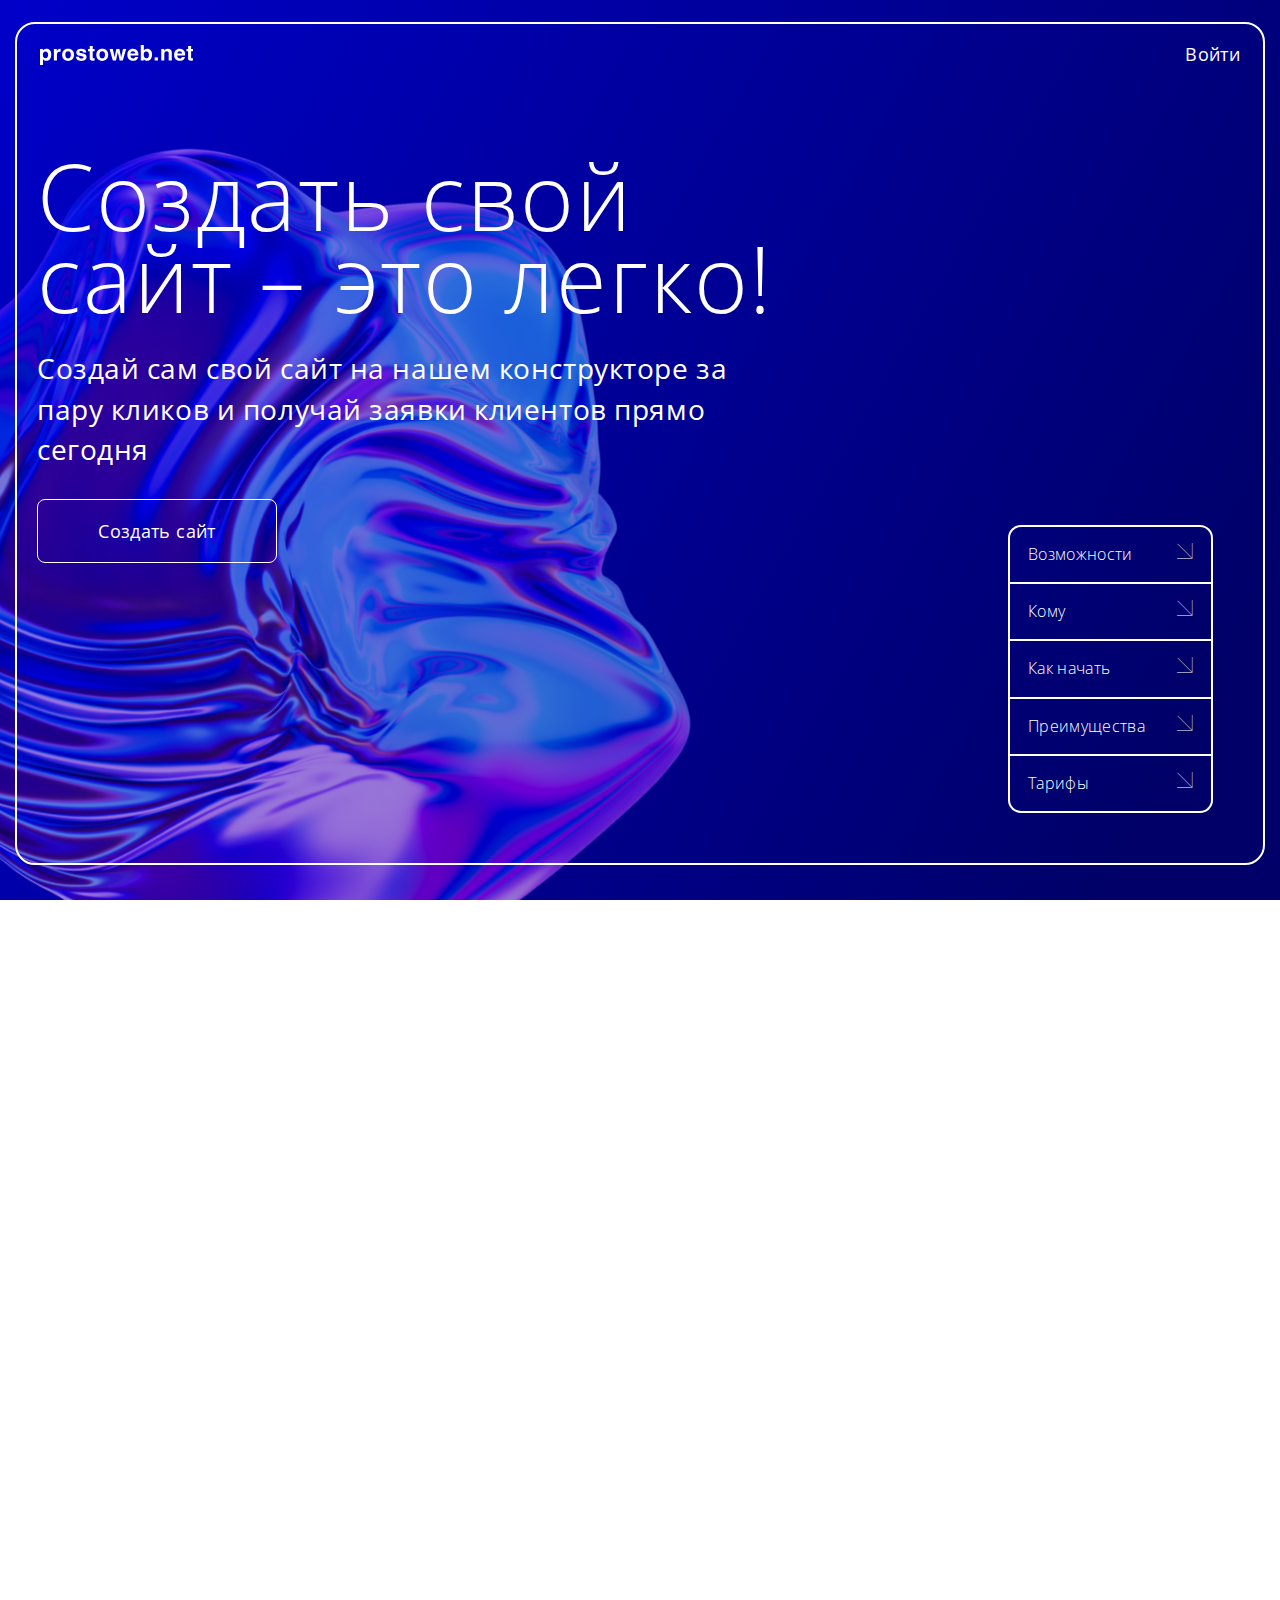
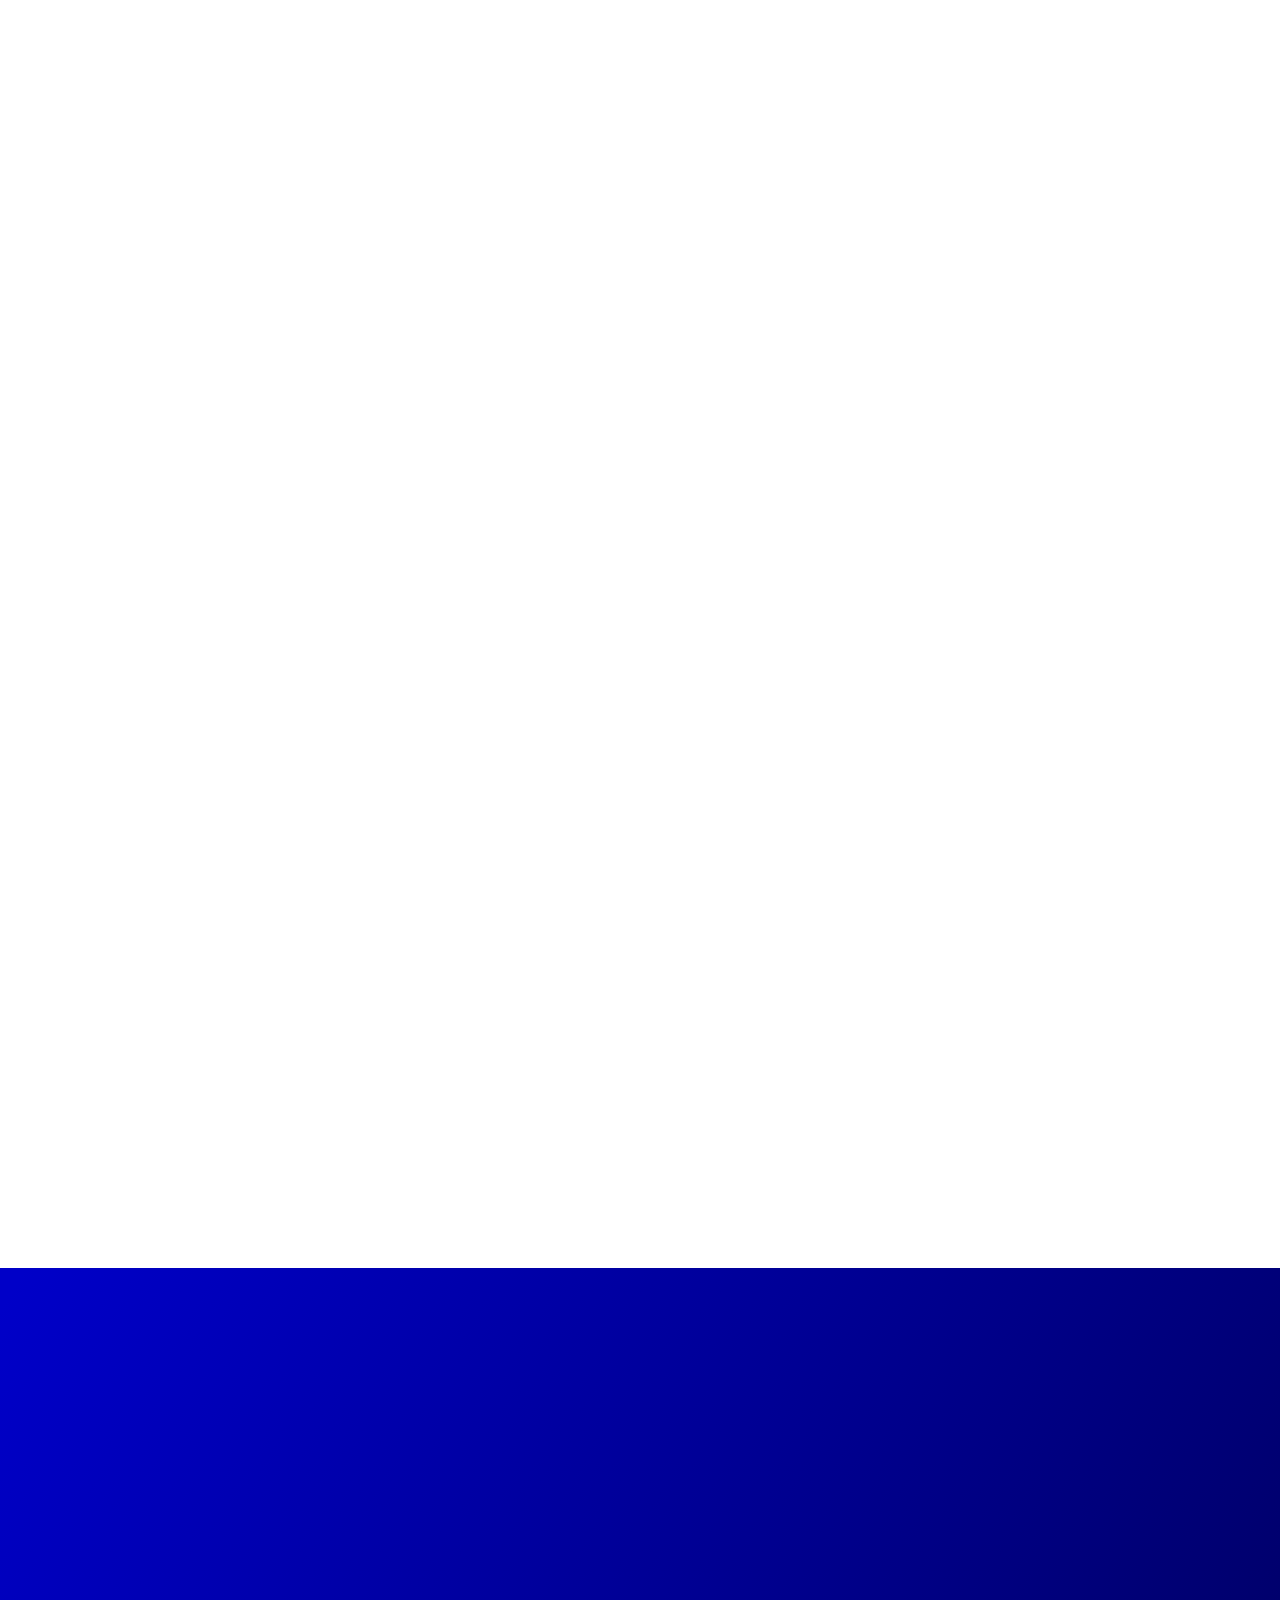
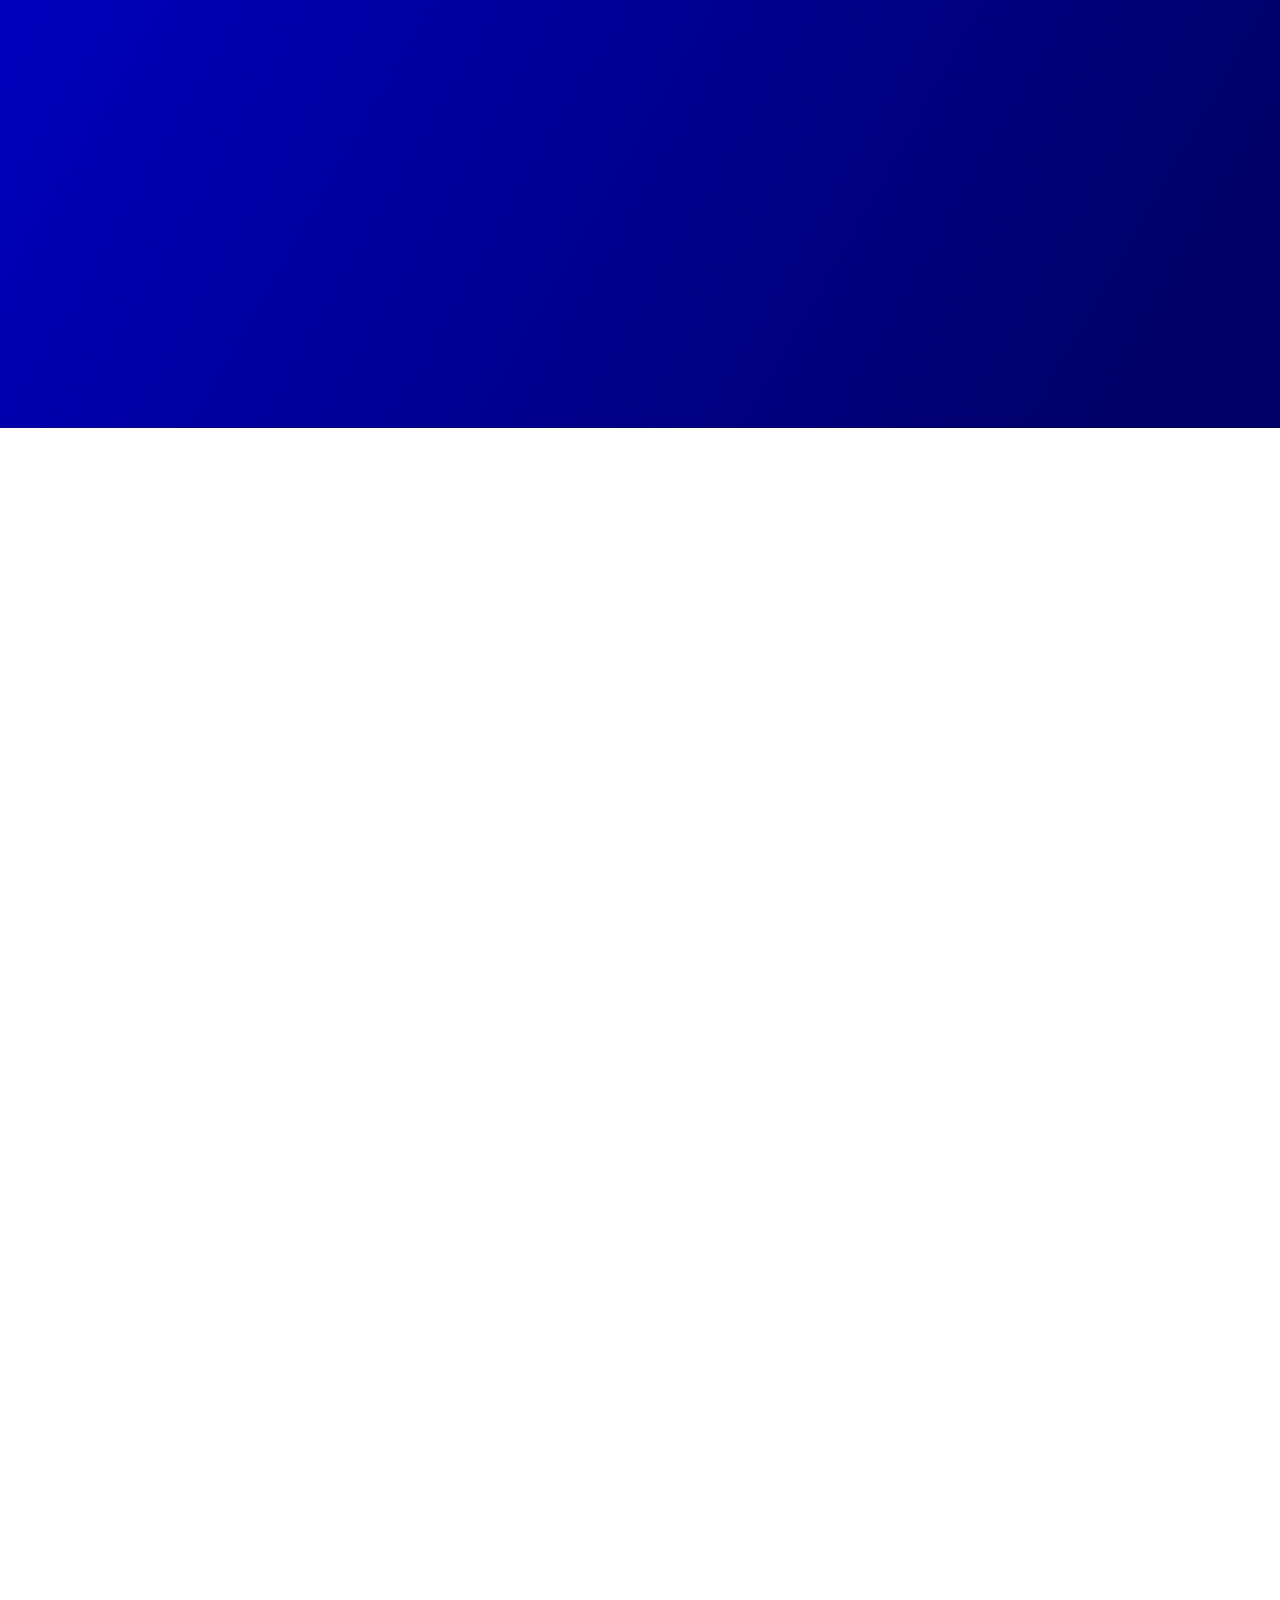
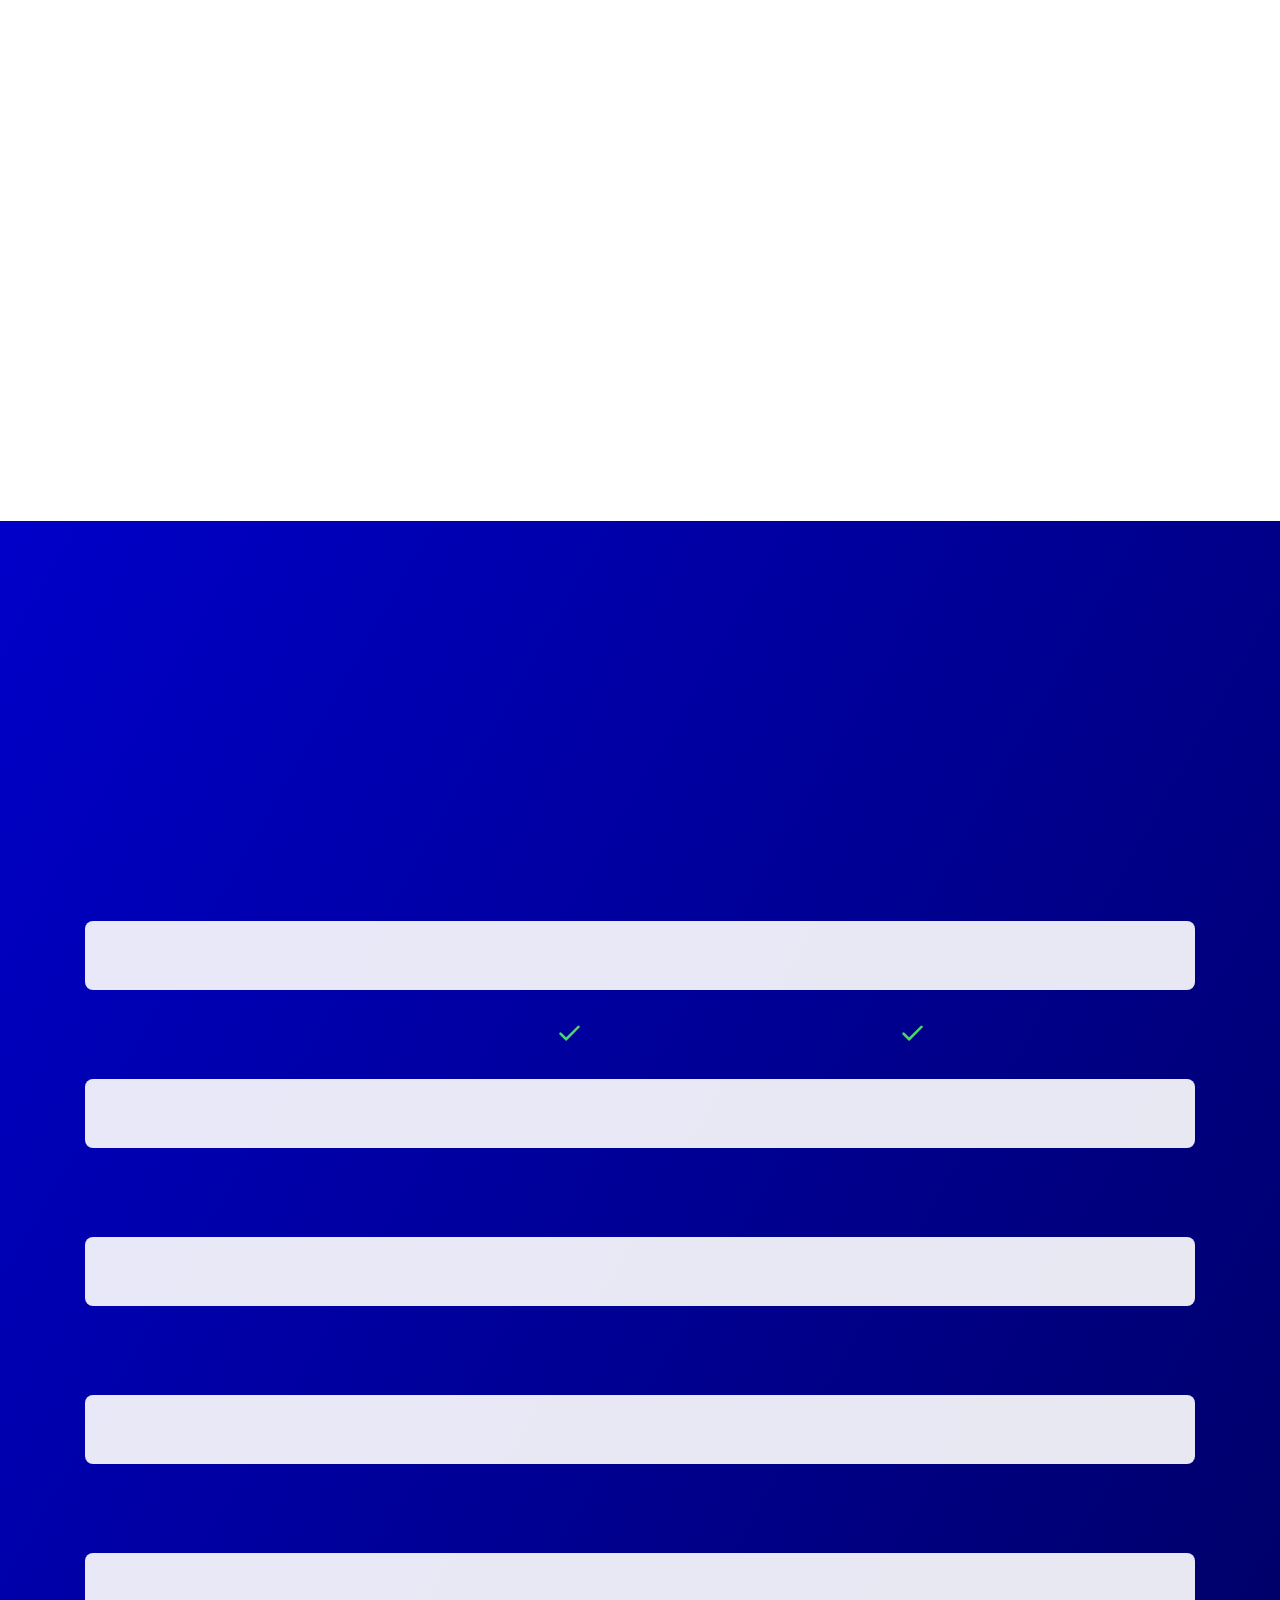
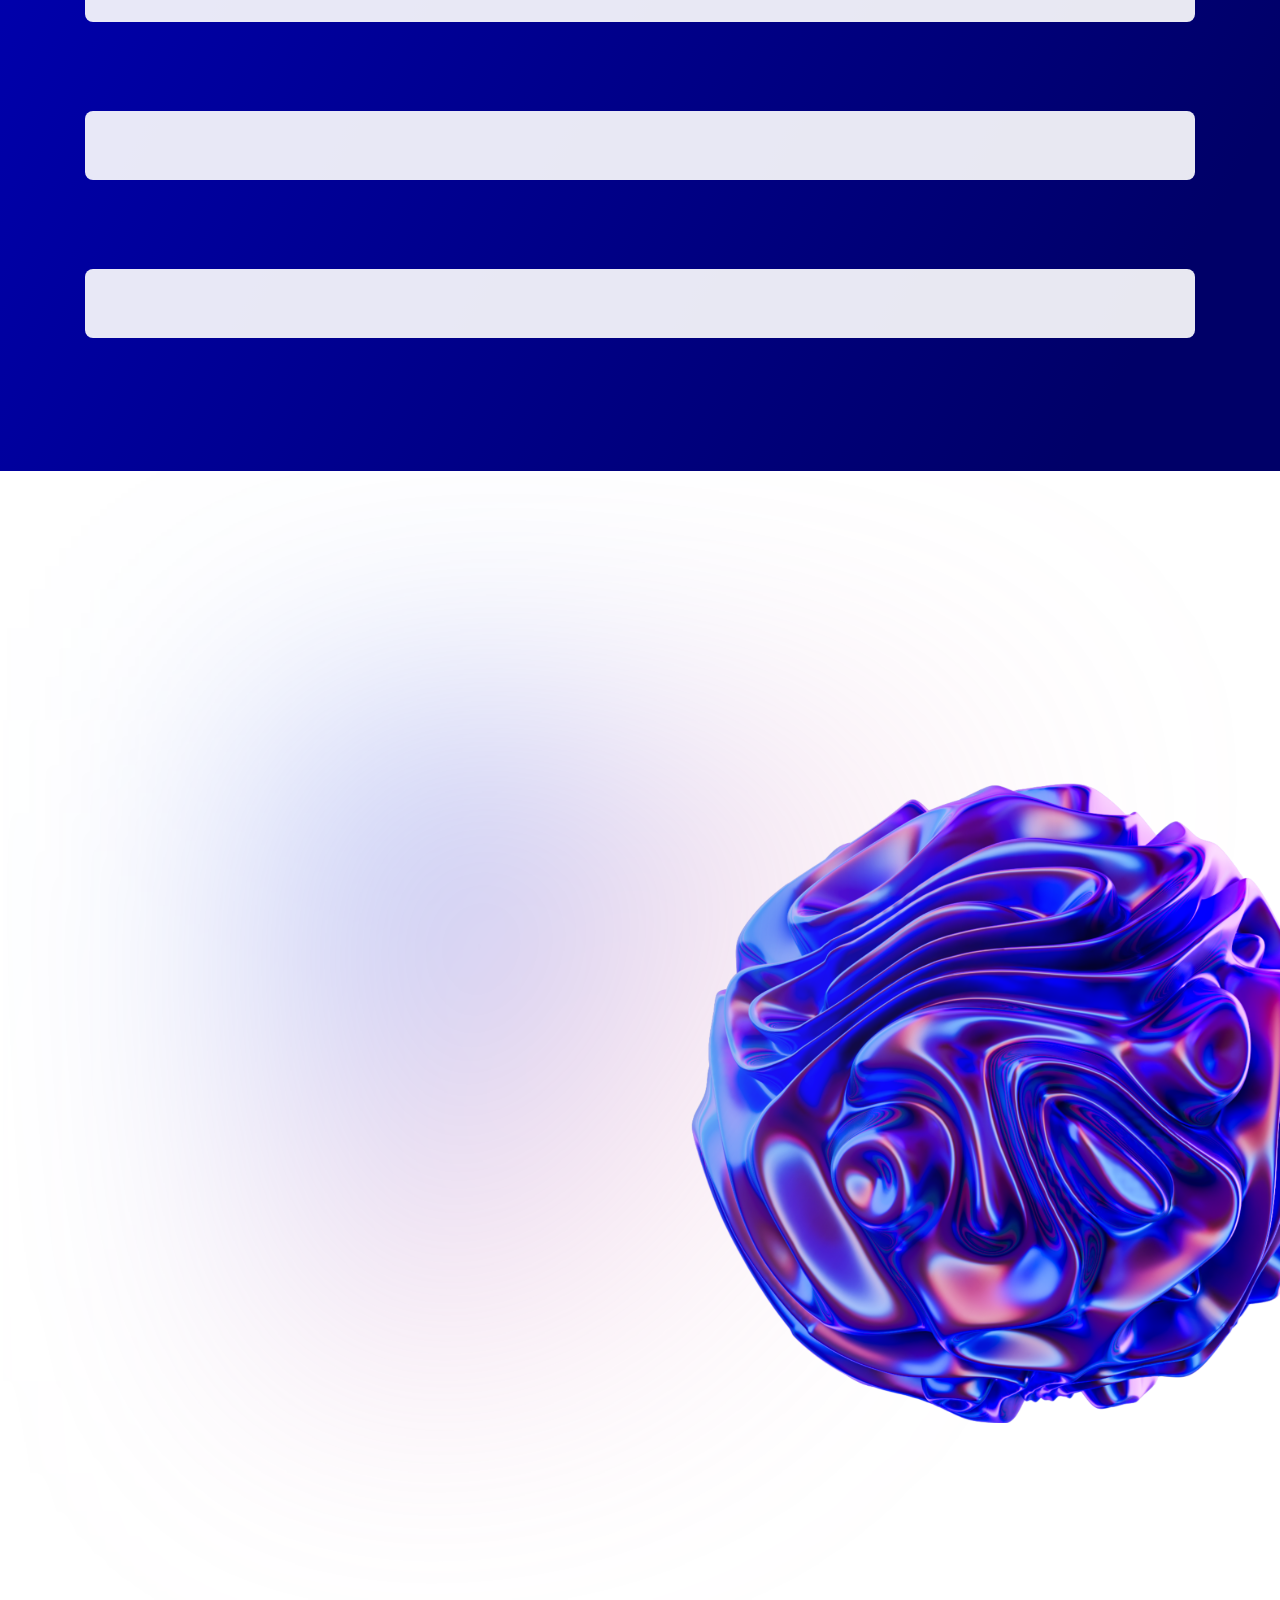
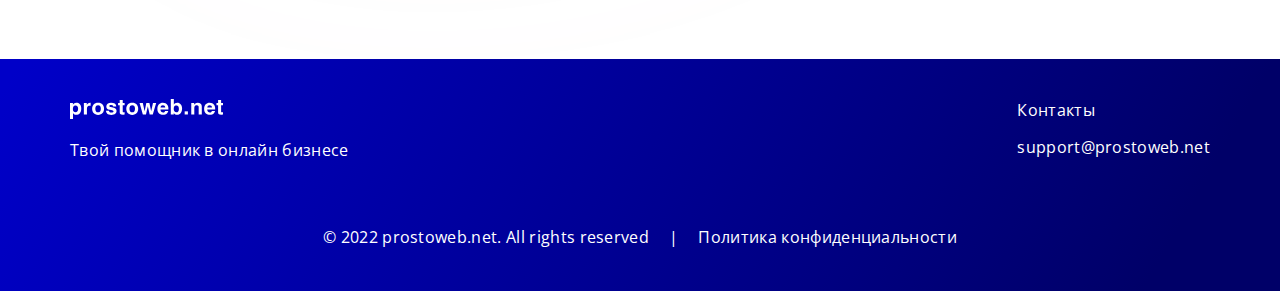
==== commit 501b1818: "Внес исправления" ====
--- a/index.html
+++ b/index.html
@@ -10,7 +10,7 @@
     <link href="https://fonts.googleapis.com/css2?family=Open+Sans:wght@300;400;500;600;700;800&display=swap" rel="stylesheet">
     <link rel="stylesheet" href="css/animate.min.css">
     <link rel="stylesheet" href="css/um-icon-style.css">
-    <link rel="stylesheet" href="main.css">
+    <link rel="stylesheet" href="css/main.css">
 </head>
 <body>
     <header class="header">
--- a/css/main.css
+++ b/css/main.css
@@ -0,0 +1,2079 @@
+/*! Generated by Font Squirrel (https://www.fontsquirrel.com) on July 6, 2022 */
+@font-face {
+  font-family: 'open_sans';
+  src: url("fonts/open-sans-v29-latin-300-webfont.woff2") format("woff2"), url("fonts/open-sans-v29-latin-300-webfont.woff") format("woff");
+  font-weight: normal;
+  font-style: normal;
+}
+
+@font-face {
+  font-family: 'open_sans';
+  src: url("fonts/open-sans-v29-latin-500-webfont.woff2") format("woff2"), url("fonts/open-sans-v29-latin-500-webfont.woff") format("woff");
+  font-weight: normal;
+  font-style: normal;
+}
+
+@font-face {
+  font-family: 'open_sans';
+  src: url("fonts/open-sans-v29-latin-600-webfont.woff2") format("woff2"), url("fonts/open-sans-v29-latin-600-webfont.woff") format("woff");
+  font-weight: normal;
+  font-style: normal;
+}
+
+@font-face {
+  font-family: 'open_sans';
+  src: url("fonts/open-sans-v29-latin-700-webfont.woff2") format("woff2"), url("fonts/open-sans-v29-latin-700-webfont.woff") format("woff");
+  font-weight: normal;
+  font-style: normal;
+}
+
+@font-face {
+  font-family: 'open_sans';
+  src: url("fonts/open-sans-v29-latin-800-webfont.woff2") format("woff2"), url("fonts/open-sans-v29-latin-800-webfont.woff") format("woff");
+  font-weight: normal;
+  font-style: normal;
+}
+
+@font-face {
+  font-family: 'open_sans';
+  src: url("fonts/open-sans-v29-latin-regular-webfont.woff2") format("woff2"), url("fonts/open-sans-v29-latin-regular-webfont.woff") format("woff");
+  font-weight: normal;
+  font-style: normal;
+}
+
+/*! normalize.css v8.0.1 | MIT License | github.com/necolas/normalize.css */
+/* Document
+   ========================================================================== */
+/**
+ * 1. Correct the line height in all browsers.
+ * 2. Prevent adjustments of font size after orientation changes in iOS.
+ */
+html {
+  line-height: 1.15;
+  /* 1 */
+  -webkit-text-size-adjust: 100%;
+  /* 2 */
+}
+
+/* Sections
+     ========================================================================== */
+/**
+   * Remove the margin in all browsers.
+   */
+body {
+  margin: 0;
+}
+
+/**
+   * Render the `main` element consistently in IE.
+   */
+main {
+  display: block;
+}
+
+/**
+   * Correct the font size and margin on `h1` elements within `section` and
+   * `article` contexts in Chrome, Firefox, and Safari.
+   */
+h1 {
+  font-size: 2em;
+  margin: 0.67em 0;
+}
+
+/* Grouping content
+     ========================================================================== */
+/**
+   * 1. Add the correct box sizing in Firefox.
+   * 2. Show the overflow in Edge and IE.
+   */
+hr {
+  -webkit-box-sizing: content-box;
+          box-sizing: content-box;
+  /* 1 */
+  height: 0;
+  /* 1 */
+  overflow: visible;
+  /* 2 */
+}
+
+/**
+   * 1. Correct the inheritance and scaling of font size in all browsers.
+   * 2. Correct the odd `em` font sizing in all browsers.
+   */
+pre {
+  font-family: monospace, monospace;
+  /* 1 */
+  font-size: 1em;
+  /* 2 */
+}
+
+/* Text-level semantics
+     ========================================================================== */
+/**
+   * Remove the gray background on active links in IE 10.
+   */
+a {
+  background-color: transparent;
+}
+
+/**
+   * 1. Remove the bottom border in Chrome 57-
+   * 2. Add the correct text decoration in Chrome, Edge, IE, Opera, and Safari.
+   */
+abbr[title] {
+  border-bottom: none;
+  /* 1 */
+  text-decoration: underline;
+  /* 2 */
+  -webkit-text-decoration: underline dotted;
+          text-decoration: underline dotted;
+  /* 2 */
+}
+
+/**
+   * Add the correct font weight in Chrome, Edge, and Safari.
+   */
+b,
+strong {
+  font-weight: bolder;
+}
+
+/**
+   * 1. Correct the inheritance and scaling of font size in all browsers.
+   * 2. Correct the odd `em` font sizing in all browsers.
+   */
+code,
+kbd,
+samp {
+  font-family: monospace, monospace;
+  /* 1 */
+  font-size: 1em;
+  /* 2 */
+}
+
+/**
+   * Add the correct font size in all browsers.
+   */
+small {
+  font-size: 80%;
+}
+
+/**
+   * Prevent `sub` and `sup` elements from affecting the line height in
+   * all browsers.
+   */
+sub,
+sup {
+  font-size: 75%;
+  line-height: 0;
+  position: relative;
+  vertical-align: baseline;
+}
+
+sub {
+  bottom: -0.25em;
+}
+
+sup {
+  top: -0.5em;
+}
+
+/* Embedded content
+     ========================================================================== */
+/**
+   * Remove the border on images inside links in IE 10.
+   */
+img {
+  border-style: none;
+}
+
+/* Forms
+     ========================================================================== */
+/**
+   * 1. Change the font styles in all browsers.
+   * 2. Remove the margin in Firefox and Safari.
+   */
+button,
+input,
+optgroup,
+select,
+textarea {
+  font-family: inherit;
+  /* 1 */
+  font-size: 100%;
+  /* 1 */
+  line-height: 1.15;
+  /* 1 */
+  margin: 0;
+  /* 2 */
+}
+
+/**
+   * Show the overflow in IE.
+   * 1. Show the overflow in Edge.
+   */
+button,
+input {
+  /* 1 */
+  overflow: visible;
+}
+
+/**
+   * Remove the inheritance of text transform in Edge, Firefox, and IE.
+   * 1. Remove the inheritance of text transform in Firefox.
+   */
+button,
+select {
+  /* 1 */
+  text-transform: none;
+}
+
+/**
+   * Correct the inability to style clickable types in iOS and Safari.
+   */
+button,
+[type="button"],
+[type="reset"],
+[type="submit"] {
+  -webkit-appearance: button;
+}
+
+/**
+   * Remove the inner border and padding in Firefox.
+   */
+button::-moz-focus-inner,
+[type="button"]::-moz-focus-inner,
+[type="reset"]::-moz-focus-inner,
+[type="submit"]::-moz-focus-inner {
+  border-style: none;
+  padding: 0;
+}
+
+/**
+   * Restore the focus styles unset by the previous rule.
+   */
+button:-moz-focusring,
+[type="button"]:-moz-focusring,
+[type="reset"]:-moz-focusring,
+[type="submit"]:-moz-focusring {
+  outline: 1px dotted ButtonText;
+}
+
+/**
+   * Correct the padding in Firefox.
+   */
+fieldset {
+  padding: 0.35em 0.75em 0.625em;
+}
+
+/**
+   * 1. Correct the text wrapping in Edge and IE.
+   * 2. Correct the color inheritance from `fieldset` elements in IE.
+   * 3. Remove the padding so developers are not caught out when they zero out
+   *    `fieldset` elements in all browsers.
+   */
+legend {
+  -webkit-box-sizing: border-box;
+          box-sizing: border-box;
+  /* 1 */
+  color: inherit;
+  /* 2 */
+  display: table;
+  /* 1 */
+  max-width: 100%;
+  /* 1 */
+  padding: 0;
+  /* 3 */
+  white-space: normal;
+  /* 1 */
+}
+
+/**
+   * Add the correct vertical alignment in Chrome, Firefox, and Opera.
+   */
+progress {
+  vertical-align: baseline;
+}
+
+/**
+   * Remove the default vertical scrollbar in IE 10+.
+   */
+textarea {
+  overflow: auto;
+}
+
+/**
+   * 1. Add the correct box sizing in IE 10.
+   * 2. Remove the padding in IE 10.
+   */
+[type="checkbox"],
+[type="radio"] {
+  -webkit-box-sizing: border-box;
+          box-sizing: border-box;
+  /* 1 */
+  padding: 0;
+  /* 2 */
+}
+
+/**
+   * Correct the cursor style of increment and decrement buttons in Chrome.
+   */
+[type="number"]::-webkit-inner-spin-button,
+[type="number"]::-webkit-outer-spin-button {
+  height: auto;
+}
+
+/**
+   * 1. Correct the odd appearance in Chrome and Safari.
+   * 2. Correct the outline style in Safari.
+   */
+[type="search"] {
+  -webkit-appearance: textfield;
+  /* 1 */
+  outline-offset: -2px;
+  /* 2 */
+}
+
+/**
+   * Remove the inner padding in Chrome and Safari on macOS.
+   */
+[type="search"]::-webkit-search-decoration {
+  -webkit-appearance: none;
+}
+
+/**
+   * 1. Correct the inability to style clickable types in iOS and Safari.
+   * 2. Change font properties to `inherit` in Safari.
+   */
+::-webkit-file-upload-button {
+  -webkit-appearance: button;
+  /* 1 */
+  font: inherit;
+  /* 2 */
+}
+
+/* Interactive
+     ========================================================================== */
+/*
+   * Add the correct display in Edge, IE 10+, and Firefox.
+   */
+details {
+  display: block;
+}
+
+/*
+   * Add the correct display in all browsers.
+   */
+summary {
+  display: list-item;
+}
+
+/* Misc
+     ========================================================================== */
+/**
+   * Add the correct display in IE 10+.
+   */
+template {
+  display: none;
+}
+
+/**
+   * Add the correct display in IE 10.
+   */
+[hidden] {
+  display: none;
+}
+
+* {
+  margin: 0;
+  padding: 0;
+  -webkit-box-sizing: border-box;
+          box-sizing: border-box;
+  outline: none;
+}
+
+body {
+  font-family: 'Open Sans', sans-serif;
+  margin: 0 auto;
+  background-color: #FFF;
+}
+
+h1, h2, h3, h4, h5 {
+  margin: 0;
+}
+
+ul,
+li {
+  margin: 0;
+  padding: 0;
+  list-style: none;
+}
+
+a {
+  text-decoration: none;
+  cursor: pointer;
+}
+
+input,
+textarea,
+fieldset {
+  border: none;
+}
+
+img {
+  max-width: 100%;
+}
+
+button {
+  background-color: transparent;
+  cursor: pointer;
+  border: none;
+}
+
+input,
+textarea,
+fieldset {
+  border: none;
+}
+
+textarea {
+  resize: none;
+}
+
+.visually-hidden:not(:focus):not(:active),
+input[type="checkbox"].visually-hidden,
+input[type="radio"].visually-hidden {
+  position: absolute;
+  width: 1px;
+  height: 1px;
+  margin: -1px;
+  border: 0;
+  padding: 0;
+  white-space: nowrap;
+  -webkit-clip-path: inset(100%);
+  clip-path: inset(100%);
+  clip: rect(0 0 0 0);
+  overflow: hidden;
+}
+
+.header {
+  position: absolute;
+  width: 100%;
+}
+
+.header__wrap {
+  display: -webkit-box;
+  display: -ms-flexbox;
+  display: flex;
+  -webkit-box-align: center;
+      -ms-flex-align: center;
+          align-items: center;
+  max-width: 1440px;
+  margin: 0 auto;
+  margin-top: 45px;
+  padding-left: 25px;
+  padding-right: 25px;
+}
+
+.header__login {
+  display: none;
+}
+
+.header__menu-btn {
+  z-index: 10;
+}
+
+.header__logo {
+  z-index: 10;
+}
+
+.menu-btn {
+  position: relative;
+  display: -webkit-box;
+  display: -ms-flexbox;
+  display: flex;
+  -webkit-box-orient: vertical;
+  -webkit-box-direction: normal;
+      -ms-flex-direction: column;
+          flex-direction: column;
+  -webkit-box-pack: justify;
+      -ms-flex-pack: justify;
+          justify-content: space-between;
+  height: 10px;
+  width: 75px;
+  margin-left: auto;
+}
+
+.menu-btn:hover .menu-btn__elem,
+.menu-btn:focus .menu-btn__elem {
+  background: #2b5dff;
+}
+
+.menu-btn:active .menu-btn__elem {
+  opacity: .8;
+}
+
+.menu-btn__elem {
+  display: inline-block;
+  height: 2px;
+  width: 55px;
+  background-color: #fff;
+  -webkit-transition-duration: .5s;
+          transition-duration: .5s;
+}
+
+.menu-btn__elem:first-child {
+  margin-left: auto;
+}
+
+.menu-btn__elem:last-child {
+  margin-right: auto;
+}
+
+.menu-btn--active .menu-btn__elem {
+  position: absolute;
+  left: 16px;
+}
+
+.menu-btn--active .menu-btn__elem:first-child {
+  -webkit-transform: rotate(45deg);
+          transform: rotate(45deg);
+}
+
+.menu-btn--active .menu-btn__elem:last-child {
+  -webkit-transform: rotate(-45deg);
+          transform: rotate(-45deg);
+}
+
+.hero {
+  background: url("../images/svg/bg.svg") -300px -35px no-repeat, linear-gradient(119.83deg, #0000C8 1.42%, #000068 90.31%);
+  height: 100vh;
+  width: 100%;
+  padding: 22px 15px 35px;
+}
+
+.hero__wrap {
+  display: -webkit-box;
+  display: -ms-flexbox;
+  display: flex;
+  -webkit-box-orient: vertical;
+  -webkit-box-direction: normal;
+      -ms-flex-direction: column;
+          flex-direction: column;
+  -webkit-box-pack: end;
+      -ms-flex-pack: end;
+          justify-content: flex-end;
+  max-width: 1440px;
+  margin: 0 auto;
+  padding-left: 10px;
+  padding-right: 10px;
+  width: 100%;
+  height: 100%;
+  border: 2px solid #FFFFFF;
+  border-radius: 20px;
+}
+
+.hero__title {
+  max-width: 474px;
+  margin-bottom: 29px;
+  font-weight: 300;
+  font-size: 58px;
+  line-height: 89%;
+  letter-spacing: 0.02em;
+  color: #FFFFFF;
+}
+
+.hero__text {
+  max-width: 655px;
+  margin-bottom: 29px;
+  font-weight: 400;
+  font-size: 24px;
+  line-height: 145%;
+  letter-spacing: 0.02em;
+  color: #FFFFFF;
+}
+
+.hero__btn {
+  margin-bottom: 100px;
+}
+
+.btn {
+  display: -webkit-box;
+  display: -ms-flexbox;
+  display: flex;
+  -webkit-box-pack: center;
+      -ms-flex-pack: center;
+          justify-content: center;
+  -webkit-box-align: center;
+      -ms-flex-align: center;
+          align-items: center;
+  width: 240px;
+  height: 64px;
+  font-weight: 400;
+  font-size: 18px;
+  line-height: 105%;
+  letter-spacing: 0.02em;
+  color: #FFFFFF;
+  border: 1.5px solid #FFFFFF;
+  border-radius: 8px;
+  -webkit-transition-duration: .5s;
+          transition-duration: .5s;
+}
+
+.btn:hover, .btn:focus {
+  background: #FFFFFF;
+  color: #3657C8;
+}
+
+.btn:active {
+  opacity: .8;
+}
+
+.btn--blue {
+  background-color: #3657C8;
+  color: #fff;
+  border: none;
+}
+
+.btn--blue:hover, .btn--blue:focus {
+  background: #ffffff;
+  color: #3657C8;
+  border: 1px solid #3657C8;
+}
+
+.btn--blue:active {
+  opacity: .8;
+}
+
+.menu {
+  position: absolute;
+  background: linear-gradient(119.83deg, #0000C8 1.42%, #000068 90.31%);
+  top: 0;
+  left: -900px;
+  width: 100%;
+  height: 100vh;
+  padding: 132px 15px 15px;
+  -webkit-transition-duration: .5s;
+          transition-duration: .5s;
+}
+
+.menu--active {
+  left: 0;
+}
+
+.menu__item:first-child a {
+  border-top: 2px solid #FFFFFF;
+  border-radius: 13px 13px 0px 0px;
+}
+
+.menu__item:last-child a {
+  border-radius: 0px 0px 13px 13px;
+}
+
+.menu__link {
+  display: -webkit-box;
+  display: -ms-flexbox;
+  display: flex;
+  -webkit-box-pack: justify;
+      -ms-flex-pack: justify;
+          justify-content: space-between;
+  padding: 26px 45px;
+  font-weight: 300;
+  font-size: 26.6493px;
+  line-height: 145%;
+  letter-spacing: 0.02em;
+  color: #FFFFFF;
+  border-bottom: 2px solid #FFFFFF;
+  border-left: 2px solid #FFFFFF;
+  border-right: 2px solid #FFFFFF;
+  -webkit-transition-duration: .5s;
+          transition-duration: .5s;
+}
+
+.menu__link:hover, .menu__link:focus {
+  font-weight: 700;
+}
+
+.menu__link:active {
+  opacity: .8;
+}
+
+.menu i {
+  color: #FFFFFF;
+}
+
+.login {
+  font-weight: 400;
+  font-size: 18px;
+  line-height: 105%;
+  letter-spacing: 0.02em;
+  color: #FFFFFF;
+  z-index: 10;
+  -webkit-transition-duration: .5s;
+          transition-duration: .5s;
+}
+
+.login:hover, .login:focus {
+  color: #3657C8;
+}
+
+.login:active {
+  opacity: .8;
+}
+
+@media (min-width: 768px) {
+  .header {
+    position: absolute;
+    width: 100%;
+  }
+  .header__wrap {
+    padding-left: 40px;
+    padding-right: 40px;
+  }
+  .header__login {
+    display: inline-block;
+    margin-left: auto;
+    margin-bottom: 5px;
+  }
+  .header__menu-btn {
+    display: none;
+  }
+  .hero {
+    background: url("../images/svg/bg.svg") -412px -143px no-repeat, linear-gradient(119.83deg, #0000C8 1.42%, #000068 90.31%);
+    background-size: 160vh, 100%;
+  }
+  .hero__wrap {
+    position: relative;
+    padding-left: 20px;
+  }
+  .hero__btn {
+    margin-bottom: 300px;
+  }
+  .menu {
+    position: absolute;
+    background: #ffffff00;
+    left: auto;
+    top: auto;
+    bottom: 50px;
+    right: 50px;
+    width: 205px;
+    height: auto;
+    padding: 0;
+  }
+  .menu--active {
+    bottom: 50px;
+    right: 40px;
+  }
+  .menu__item:nth-child(5) a {
+    border-radius: 0px 0px 13px 13px;
+  }
+  .menu__item:last-child a {
+    display: none;
+  }
+  .menu__link {
+    padding: 16px 18px;
+    font-size: 16px;
+  }
+}
+
+@media (min-width: 1280px) {
+  .hero {
+    background: url("../images/svg/bg.svg") -412px -143px no-repeat, linear-gradient(119.83deg, #0000C8 1.42%, #000068 90.31%);
+    background-size: 160vh, 100%;
+  }
+  .hero__title {
+    max-width: 753px;
+    font-size: 92px;
+  }
+  .hero__text {
+    max-width: 761px;
+    font-size: 28px;
+  }
+  .hero__wrap {
+    position: relative;
+  }
+}
+
+.features {
+  padding: 70px 15px;
+  max-width: 1440px;
+  margin: 0 auto;
+}
+
+.features__title {
+  width: 345px;
+  margin-bottom: 40px;
+  position: relative;
+  font-weight: 700;
+  font-size: 30px;
+  line-height: 120%;
+  letter-spacing: 0.02em;
+  color: #000000;
+}
+
+.features__title::after {
+  content: "";
+  position: absolute;
+  top: 42px;
+  left: 23px;
+  display: block;
+  width: 232px;
+  height: 29px;
+  background: url("../images/svg/logo-color.svg");
+  background-repeat: no-repeat;
+}
+
+.features__list {
+  display: -webkit-box;
+  display: -ms-flexbox;
+  display: flex;
+  -ms-flex-wrap: wrap;
+      flex-wrap: wrap;
+  -webkit-box-pack: center;
+      -ms-flex-pack: center;
+          justify-content: center;
+}
+
+.features__item {
+  margin-bottom: 20px;
+}
+
+.features-block {
+  position: relative;
+  display: -webkit-box;
+  display: -ms-flexbox;
+  display: flex;
+  -webkit-box-orient: vertical;
+  -webkit-box-direction: normal;
+      -ms-flex-direction: column;
+          flex-direction: column;
+  -webkit-box-pack: end;
+      -ms-flex-pack: end;
+          justify-content: flex-end;
+  width: 345px;
+  padding-left: 24px;
+  padding-right: 14px;
+  background: linear-gradient(197.63deg, #6070FF 0%, #0A0A11 100%);
+  border-radius: 40px;
+}
+
+.features-block__title {
+  margin-bottom: 28px;
+  font-weight: 700;
+  font-size: 24px;
+  line-height: 105%;
+  letter-spacing: 0.02em;
+  color: #FFFFFF;
+}
+
+.features-block__text {
+  margin-bottom: 43px;
+  font-weight: 700;
+  font-size: 16px;
+  line-height: 130%;
+  letter-spacing: 0.03em;
+  color: #FFFFFF;
+}
+
+.features-block:nth-child(1) {
+  height: 422px;
+  background: url("../images/svg/bg-elem-1.svg"), linear-gradient(252.63deg, #6070FF 0%, #0A0A11 100%);
+  background-repeat: no-repeat;
+  background-position: 23px 41px, 0 0;
+  -ms-flex-item-align: end;
+      align-self: flex-end;
+}
+
+.features-block:nth-child(2) {
+  height: 415px;
+  background: url("../images/svg/bg-elem-2.svg"), linear-gradient(267.63deg, #6070FF 0%, #0A0A11 100%);
+  background-repeat: no-repeat;
+  -ms-flex-item-align: end;
+      align-self: flex-end;
+}
+
+.features-block:nth-child(3) {
+  height: 497px;
+  background: url("../images/svg/bg-elem-3.svg"), linear-gradient(273.63deg, #6070FF 0%, #0A0A11 100%);
+  background-repeat: no-repeat;
+  background-position: 0 0, 0 0;
+}
+
+.features-block:nth-child(4) {
+  -webkit-box-pack: center;
+      -ms-flex-pack: center;
+          justify-content: center;
+  height: 499px;
+  padding-left: 126px;
+  background: url("../images/svg/bg-elem-4.svg"), linear-gradient(253.63deg, #6070FF 0%, #0A0A11 100%);
+  background-repeat: no-repeat;
+  background-position: 0 0, 0 0;
+}
+
+.features-block:nth-child(5) {
+  height: 499px;
+  background: url("../images/svg/bg-elem-5.svg"), linear-gradient(261.63deg, #6070FF 0%, #0A0A11 100%);
+  background-repeat: no-repeat;
+  background-position: 50px 41px, 0 0;
+}
+
+.features-block:nth-child(6) {
+  height: 584px;
+  background: url("../images/svg/bg-elem-6.svg"), linear-gradient(407.63deg, #6070FF 0%, #0A0A11 100%);
+  background-repeat: no-repeat;
+  background-position: 0 0, 0 0;
+}
+
+@media (min-width: 720px) {
+  .features {
+    padding: 0;
+    padding-top: 100px;
+    padding-bottom: 90px;
+  }
+  .features__title {
+    font-size: 48px;
+    padding-left: 40px;
+  }
+  .features__title::after {
+    top: 129px;
+    left: 70px;
+    width: 317px;
+    height: 40px;
+    background-size: cover;
+  }
+  .features__list {
+    max-width: 800px;
+    margin: 0 auto;
+  }
+  .features__item:nth-child(odd) {
+    margin-right: 20px;
+  }
+}
+
+@media (min-width: 1300px) {
+  .features {
+    padding-bottom: 131px;
+  }
+  .features__title {
+    font-size: 54px;
+    padding-left: 70px;
+    margin-bottom: 60px;
+  }
+  .features__title::after {
+    top: 143px;
+    left: 106px;
+    width: 397px;
+    height: 50px;
+  }
+  .features__list {
+    max-width: 100%;
+    -webkit-box-pack: start;
+        -ms-flex-pack: start;
+            justify-content: flex-start;
+  }
+  .features__item:nth-child(odd) {
+    margin-right: 40px;
+  }
+  .features__item {
+    margin-bottom: 50px;
+    margin-right: 30px;
+  }
+  .features-block {
+    padding-left: 34px;
+  }
+  .features-block__title {
+    font-size: 34px;
+  }
+  .features-block__text {
+    font-size: 16px;
+  }
+  .features-block:nth-child(1) {
+    width: 396px;
+    height: 415px;
+    background-position: 58px 31px, 0 0;
+  }
+  .features-block:nth-child(2) {
+    width: 326px;
+    height: 415px;
+  }
+  .features-block:nth-child(3) {
+    margin-right: 0;
+    width: 518px;
+    height: 497px;
+    background: url("../images/svg/bg-elem-7.svg"), linear-gradient(197.63deg, #6070FF 0%, #0A0A11 100%);
+    background-repeat: no-repeat;
+  }
+  .features-block:nth-child(4) {
+    background: url("../images/svg/bg-elem-8.svg"), linear-gradient(253.63deg, #6070FF 0%, #0A0A11 100%);
+    background-repeat: no-repeat;
+    width: 559px;
+    height: 499px;
+    margin-left: auto;
+    padding-left: 317px;
+  }
+  .features-block:nth-child(5) {
+    width: 283px;
+    height: 499px;
+    background-position: 26px 24px, 0 0;
+    padding-left: 24px;
+  }
+  .features-block:nth-child(6) {
+    width: 395px;
+    height: 600px;
+    margin-right: 0;
+    padding-right: 31px;
+  }
+  .features-block:nth-child(6) h3 {
+    width: 241px;
+  }
+}
+
+.whom {
+  position: relative;
+  background: linear-gradient(119.83deg, #0000C8 1.42%, #000068 90.31%);
+}
+
+.whom__wrapper {
+  display: -webkit-box;
+  display: -ms-flexbox;
+  display: flex;
+  -webkit-box-orient: vertical;
+  -webkit-box-direction: normal;
+      -ms-flex-direction: column;
+          flex-direction: column;
+  max-width: 1440px;
+  margin: 0 auto;
+  padding: 56px 30px;
+}
+
+.whom__block-one {
+  margin-bottom: 40px;
+}
+
+.block-one__title {
+  margin-bottom: 33px;
+  font-weight: 700;
+  font-size: 30px;
+  line-height: 105%;
+  letter-spacing: 0.02em;
+  color: #FFFFFF;
+}
+
+.block-one__text {
+  margin-bottom: 33px;
+  font-weight: 600;
+  font-size: 20px;
+  line-height: 130%;
+  letter-spacing: 0.03em;
+  color: #FFFFFF;
+}
+
+.block-two {
+  position: relative;
+  display: -webkit-box;
+  display: -ms-flexbox;
+  display: flex;
+  max-width: 813px;
+  margin: 0 auto;
+  -webkit-box-pack: center;
+      -ms-flex-pack: center;
+          justify-content: center;
+  -webkit-box-align: center;
+      -ms-flex-align: center;
+          align-items: center;
+  -webkit-transition-duration: .5s;
+          transition-duration: .5s;
+}
+
+.block-two--active {
+  -webkit-transform: translate(133px, 10px);
+          transform: translate(133px, 10px);
+}
+
+.block-two__btn {
+  position: absolute;
+  display: -webkit-box;
+  display: -ms-flexbox;
+  display: flex;
+  -webkit-box-pack: center;
+      -ms-flex-pack: center;
+          justify-content: center;
+  -webkit-box-align: center;
+      -ms-flex-align: center;
+          align-items: center;
+  width: 78px;
+  height: 78px;
+  font-weight: 700;
+  font-size: 42.12px;
+  line-height: 105%;
+  text-align: center;
+  letter-spacing: 0.02em;
+  color: #FFFFFF;
+  background: rgba(255, 255, 255, 0.42);
+  border: 1.56px solid #FFFFFF;
+  border-radius: 50%;
+  -webkit-transition-duration: .5s;
+          transition-duration: .5s;
+}
+
+.block-two__btn:hover, .block-two__btn:focus {
+  background: #2b5dffb2;
+}
+
+.block-two__btn:active {
+  opacity: .8;
+}
+
+.block-two__btn:nth-child(1) {
+  left: 10%;
+  top: 40%;
+}
+
+.block-two__btn:nth-child(2) {
+  right: 18%;
+  top: 6%;
+}
+
+.block-two__btn:nth-child(3) {
+  right: 20%;
+  bottom: 2%;
+}
+
+.block-three {
+  position: absolute;
+  top: 0;
+  left: -3900px;
+  width: 100%;
+  height: 100%;
+  padding: 56px 30px;
+  background: linear-gradient(197.63deg, #6070FF 0%, #0A0A11 100%);
+  -webkit-transition-duration: .5s;
+          transition-duration: .5s;
+}
+
+.block-three--active {
+  left: 0;
+}
+
+.block-three__wrapp {
+  max-width: 451px;
+}
+
+.block-three__button {
+  display: -webkit-box;
+  display: -ms-flexbox;
+  display: flex;
+  -webkit-box-pack: center;
+      -ms-flex-pack: center;
+          justify-content: center;
+  -webkit-box-align: center;
+      -ms-flex-align: center;
+          align-items: center;
+  width: 36px;
+  height: 36px;
+  margin-bottom: 30px;
+  border: 1px solid #FFFFFF;
+  border-radius: 50%;
+}
+
+.block-three__button i {
+  color: #FFFFFF;
+}
+
+.block-three__number {
+  margin-bottom: 13px;
+  font-weight: 400;
+  font-size: 24px;
+  line-height: 130%;
+  letter-spacing: 0.03em;
+  color: #FFFFFF;
+}
+
+.block-three__title {
+  margin-bottom: 50px;
+  font-weight: 700;
+  font-size: 33.75px;
+  line-height: 105%;
+  letter-spacing: 0.02em;
+  color: #FFFFFF;
+}
+
+.block-three__text {
+  max-width: 472px;
+  margin-bottom: 28px;
+  font-weight: 400;
+  font-size: 24px;
+  line-height: 130%;
+  letter-spacing: 0.03em;
+  color: #FFFFFF;
+}
+
+.block-three__img {
+  display: -webkit-box;
+  display: -ms-flexbox;
+  display: flex;
+}
+
+.block-three__img img {
+  min-width: 140px;
+  max-width: 217px;
+}
+
+.block-three__img img:first-child {
+  margin-right: 20px;
+}
+
+@media (min-width: 768px) {
+  .block-three {
+    display: -webkit-box;
+    display: -ms-flexbox;
+    display: flex;
+    -webkit-box-align: center;
+        -ms-flex-align: center;
+            align-items: center;
+    -ms-flex-pack: distribute;
+        justify-content: space-around;
+  }
+}
+
+@media (min-width: 1280px) {
+  .block-three {
+    -webkit-box-align: end;
+        -ms-flex-align: end;
+            align-items: flex-end;
+    -webkit-box-orient: vertical;
+    -webkit-box-direction: normal;
+        -ms-flex-direction: column;
+            flex-direction: column;
+    padding-right: 100px;
+  }
+  .block-three--active {
+    left: -55%;
+  }
+}
+
+@media (min-width: 768px) {
+  .whom__wrapper {
+    -webkit-box-orient: horizontal;
+    -webkit-box-direction: normal;
+        -ms-flex-direction: row;
+            flex-direction: row;
+    padding: 80px 50px;
+  }
+  .whom__block-one {
+    -ms-flex-preferred-size: 40%;
+        flex-basis: 40%;
+  }
+  .whom__block-two {
+    margin: 0;
+    -ms-flex-preferred-size: 60%;
+        flex-basis: 60%;
+  }
+}
+
+@media (min-width: 1280px) {
+  .whom__wrapper {
+    -webkit-box-orient: horizontal;
+    -webkit-box-direction: normal;
+        -ms-flex-direction: row;
+            flex-direction: row;
+    padding: 90px 70px;
+  }
+  .block-one {
+    margin-top: 60px;
+    padding-right: 20px;
+  }
+  .block-one__title {
+    font-size: 54px;
+    margin-bottom: 38px;
+  }
+  .block-one__text {
+    font-size: 28px;
+    margin-bottom: 46px;
+  }
+}
+
+.start {
+  max-width: 1440px;
+  margin: 0 auto;
+  padding: 70px 15px;
+}
+
+.start__title {
+  margin-bottom: 20px;
+  font-weight: 700;
+  font-size: 30px;
+  line-height: 105%;
+  letter-spacing: 0.02em;
+  color: #000000;
+}
+
+.start__wrapper {
+  margin-bottom: 70px;
+}
+
+.start__promo {
+  text-align: center;
+}
+
+.list-text {
+  position: relative;
+  width: 320px;
+  height: 100px;
+}
+
+.list-text__item {
+  position: absolute;
+  top: 0;
+  left: 0;
+  font-weight: 700;
+  font-size: 24px;
+  line-height: 105%;
+  letter-spacing: 0.02em;
+  color: #000000;
+  opacity: 0;
+}
+
+.list-text__item--active {
+  opacity: 1;
+}
+
+.list-elem {
+  display: -webkit-box;
+  display: -ms-flexbox;
+  display: flex;
+}
+
+.list-elem__item {
+  position: relative;
+  display: -webkit-box;
+  display: -ms-flexbox;
+  display: flex;
+  -webkit-box-pack: center;
+      -ms-flex-pack: center;
+          justify-content: center;
+  -webkit-box-align: center;
+      -ms-flex-align: center;
+          align-items: center;
+  width: 24px;
+  height: 24px;
+  margin-right: 20px;
+  background-color: #ffffff;
+  border: 1px solid #000000;
+  border-radius: 50%;
+  cursor: pointer;
+}
+
+.list-elem__item:not(:last-child)::after {
+  content: "";
+  position: absolute;
+  top: 11px;
+  left: 23px;
+  display: block;
+  width: 30px;
+  height: 1px;
+  background: #000000;
+  background-repeat: no-repeat;
+}
+
+.list-elem__elem {
+  display: inline-block;
+  width: 6px;
+  height: 6px;
+  background-color: #4264EE;
+  border-radius: 50%;
+}
+
+@media (min-width: 768px) {
+  .start {
+    padding: 80px 50px;
+  }
+  .start__title {
+    font-size: 48px;
+    margin-bottom: 50px;
+  }
+  .list-text__item {
+    font-size: 30px;
+  }
+  .list-elem__item {
+    width: 60px;
+    height: 60px;
+    margin-right: 30px;
+  }
+  .list-elem__item:not(:last-child)::after {
+    top: 28px;
+    left: 59px;
+  }
+  .list-elem__elem {
+    width: 16px;
+    height: 16px;
+  }
+}
+
+@media (min-width: 1280px) {
+  .start {
+    padding: 80px 70px;
+  }
+  .start__title {
+    font-size: 54px;
+    margin-bottom: 70px;
+  }
+  .start__wrapper {
+    display: -webkit-box;
+    display: -ms-flexbox;
+    display: flex;
+  }
+  .start__list-text {
+    margin-right: 100px;
+  }
+  .list-text__item {
+    font-size: 34px;
+  }
+}
+
+.benefits {
+  max-width: 1440px;
+  margin: 0 auto;
+  padding: 0 15px 30px;
+}
+
+.benefits__title {
+  width: 334px;
+  margin-bottom: 80px;
+  position: relative;
+  font-weight: 700;
+  font-size: 30px;
+  line-height: 120%;
+  letter-spacing: 0.02em;
+  color: #000000;
+}
+
+.benefits__title::after {
+  content: "";
+  position: absolute;
+  top: 76px;
+  left: -2px;
+  display: block;
+  width: 232px;
+  height: 29px;
+  background: url("../images/svg/logo-color.svg");
+  background-repeat: no-repeat;
+}
+
+.benefits__list {
+  display: -webkit-box;
+  display: -ms-flexbox;
+  display: flex;
+  -webkit-box-orient: vertical;
+  -webkit-box-direction: normal;
+      -ms-flex-direction: column;
+          flex-direction: column;
+}
+
+.benefits__item {
+  position: relative;
+  width: 340px;
+  height: 100px;
+  padding-left: 115px;
+  margin-bottom: 25px;
+  font-weight: 700;
+  font-size: 22px;
+  line-height: 120%;
+  letter-spacing: 0.02em;
+  color: #000000;
+}
+
+.benefits__item::after {
+  content: "";
+  position: absolute;
+  top: 0px;
+  left: 0px;
+  display: block;
+  width: 91px;
+  height: 91px;
+  background-repeat: no-repeat;
+}
+
+.benefits__item:nth-child(1)::after {
+  background: url("../images/svg/icon01.svg");
+}
+
+.benefits__item:nth-child(2)::after {
+  background: url("../images/svg/icon02.svg");
+}
+
+.benefits__item:nth-child(3)::after {
+  background: url("../images/svg/icon03.svg");
+}
+
+.benefits__item:nth-child(4)::after {
+  background: url("../images/svg/icon04.svg");
+}
+
+.benefits__item:nth-child(5)::after {
+  background: url("../images/svg/icon05.svg");
+}
+
+@media (min-width: 400px) {
+  .benefits__title {
+    width: 398px;
+  }
+  .benefits__title::after {
+    top: 42px;
+    left: 23px;
+    width: 232px;
+    height: 29px;
+  }
+}
+
+@media (min-width: 768px) {
+  .benefits {
+    padding: 0 50px 80px;
+  }
+  .benefits__title {
+    width: 630px;
+    font-size: 48px;
+  }
+  .benefits__title::after {
+    top: 73px;
+    left: 40px;
+    width: 317px;
+    height: 40px;
+    background-size: cover;
+  }
+  .benefits__list {
+    -webkit-box-orient: horizontal;
+    -webkit-box-direction: normal;
+        -ms-flex-direction: row;
+            flex-direction: row;
+    -ms-flex-wrap: wrap;
+        flex-wrap: wrap;
+  }
+}
+
+@media (min-width: 1280px) {
+  .benefits {
+    padding: 0 70px 80px;
+  }
+  .benefits__title {
+    width: 700px;
+    font-size: 54px;
+  }
+  .benefits__title::after {
+    top: 78px;
+    left: 40px;
+    width: 397px;
+    height: 50px;
+  }
+  .benefits__item:nth-child(1), .benefits__item:nth-child(2), .benefits__item:nth-child(4) {
+    margin-right: 5%;
+  }
+}
+
+.tariff {
+  background: linear-gradient(119.83deg, #0000C8 1.42%, #000068 90.31%);
+}
+
+.tariff__wrapper {
+  max-width: 1440px;
+  margin: 0 auto;
+  padding: 40px 15px;
+}
+
+.tariff__title {
+  margin-bottom: 40px;
+  font-weight: 700;
+  font-size: 30px;
+  line-height: 105%;
+  letter-spacing: 0.02em;
+  color: #FFFFFF;
+}
+
+.tariff-block {
+  margin-bottom: 53px;
+}
+
+.tariff-block__wrap {
+  display: -webkit-box;
+  display: -ms-flexbox;
+  display: flex;
+  -webkit-box-orient: vertical;
+  -webkit-box-direction: normal;
+      -ms-flex-direction: column;
+          flex-direction: column;
+  -webkit-box-pack: center;
+      -ms-flex-pack: center;
+          justify-content: center;
+  -webkit-box-align: center;
+      -ms-flex-align: center;
+          align-items: center;
+}
+
+.tariff-block__title {
+  margin-bottom: 18px;
+  font-weight: 700;
+  font-size: 33.75px;
+  line-height: 105%;
+  letter-spacing: 0.02em;
+  color: #FFFFFF;
+}
+
+.tariff-block__price {
+  margin-bottom: 23px;
+  font-weight: 400;
+  font-size: 21.0938px;
+  line-height: 105%;
+  letter-spacing: 0.02em;
+  color: #FFFFFF;
+}
+
+.tariff-block__price span {
+  font-weight: 700;
+}
+
+.tariff-block__btn {
+  margin-bottom: 60px;
+}
+
+.tariff-block__item {
+  display: -webkit-box;
+  display: -ms-flexbox;
+  display: flex;
+  -webkit-box-align: center;
+      -ms-flex-align: center;
+          align-items: center;
+  -webkit-box-pack: justify;
+      -ms-flex-pack: justify;
+          justify-content: space-between;
+  padding-left: 22px;
+  height: 69px;
+  margin-bottom: 10px;
+  font-weight: 400;
+  font-size: 16px;
+  line-height: 105%;
+  /* identical to box height, or 17px */
+  letter-spacing: 0.02em;
+}
+
+.tariff-block__item:nth-child(odd) {
+  color: #000000;
+  background: rgba(255, 255, 255, 0.91);
+  border-radius: 8px;
+}
+
+.tariff-block__item:nth-child(even) {
+  color: #FFFFFF;
+}
+
+.tariff-block__item:nth-child(3) .tariff-block__text {
+  padding-right: 0;
+}
+
+.tariff-block__item:nth-child(3) .tariff-block__icon {
+  text-align: center;
+  margin-right: 5px;
+}
+
+.tariff-block__text {
+  padding-right: 20px;
+}
+
+.tariff-block__icon {
+  color: #4CD964;
+  margin-right: 43px;
+}
+
+.tariff-block:nth-child(4) {
+  display: none;
+}
+
+.icon-close {
+  color: #D24B6C;
+}
+
+.tariff-block:nth-child(2) {
+  position: relative;
+  margin-bottom: 160px;
+}
+
+.tariff-block:nth-child(2)::after {
+  content: "";
+  position: absolute;
+  bottom: -100px;
+  left: -15px;
+  display: block;
+  width: calc(100% + 30px);
+  height: 40px;
+  background-color: #fff;
+}
+
+@media (min-width: 768px) {
+  .tariff {
+    padding: 40px 50px;
+  }
+  .tariff__title {
+    font-size: 48px;
+  }
+  .tariff-block__wrapper {
+    display: -webkit-box;
+    display: -ms-flexbox;
+    display: flex;
+    -webkit-box-pack: justify;
+        -ms-flex-pack: justify;
+            justify-content: space-between;
+    width: 624px;
+    margin-left: auto;
+  }
+  .tariff-block:nth-child(2) {
+    display: none;
+  }
+  .tariff-block:nth-child(3) {
+    display: none;
+  }
+  .tariff-block:nth-child(4) {
+    display: block;
+  }
+  .tariff-block__text:nth-child(1) {
+    -ms-flex-preferred-size: 40%;
+        flex-basis: 40%;
+  }
+  .tariff-block__item:nth-child(3) .tariff-block__icon {
+    width: 120px;
+  }
+  .tariff-block__item:nth-child(3) .tariff-block__icon:last-child {
+    margin-right: 48px;
+  }
+  .tariff-block__icon:last-child {
+    margin-right: 100px;
+  }
+}
+
+@media (min-width: 1280px) {
+  .tariff {
+    padding: 40px 70px;
+  }
+  .tariff__title {
+    font-size: 54px;
+  }
+  .tariff-block__wrapper {
+    margin-right: 134px;
+    width: 650px;
+  }
+  .tariff-block__text:nth-child(1) {
+    -ms-flex-preferred-size: 50%;
+        flex-basis: 50%;
+  }
+  .tariff-block__item:nth-child(3) .tariff-block__icon {
+    width: 248px;
+    text-align: left;
+    margin-right: 106px;
+  }
+  .tariff-block__item:nth-child(3) .tariff-block__icon:last-child {
+    margin-right: 48px;
+  }
+  .tariff-block__icon {
+    margin-right: 321px;
+  }
+  .tariff-block__icon:last-child {
+    margin-right: 272px;
+  }
+}
+
+.feedback {
+  max-width: 1440px;
+  margin: 0 auto;
+  padding: 70px 15px;
+  background-image: url("../images/svg/bg02.svg");
+  background-repeat: no-repeat;
+  background-position: -380px -174px;
+}
+
+.feedback__title {
+  margin-bottom: 53px;
+  font-weight: 700;
+  font-size: 30px;
+  line-height: 105%;
+  letter-spacing: 0.02em;
+  color: #000000;
+}
+
+.feedback__text {
+  margin-bottom: 18px;
+  font-weight: 700;
+  font-size: 22px;
+  line-height: 160%;
+  /* or 35px */
+  letter-spacing: 0.05em;
+  color: #0B1331;
+}
+
+.form {
+  display: -webkit-box;
+  display: -ms-flexbox;
+  display: flex;
+  -webkit-box-orient: vertical;
+  -webkit-box-direction: normal;
+      -ms-flex-direction: column;
+          flex-direction: column;
+}
+
+.form__label {
+  max-width: 400px;
+  display: -webkit-box;
+  display: -ms-flexbox;
+  display: flex;
+  -webkit-box-orient: vertical;
+  -webkit-box-direction: normal;
+      -ms-flex-direction: column;
+          flex-direction: column;
+  margin-bottom: 20px;
+}
+
+.form__text {
+  margin-bottom: 4px;
+  font-weight: 600;
+  font-size: 16px;
+  line-height: 160%;
+  letter-spacing: 0.05em;
+}
+
+.form__elem {
+  color: #D24B6C;
+}
+
+.form__input {
+  padding: 10px 25px;
+  background: rgba(255, 255, 255, 0);
+  border: 1px solid #000000;
+  border-radius: 8px;
+}
+
+.form__textarea {
+  margin-bottom: 30px;
+  height: 97px;
+  padding: 10px 25px;
+  border: 1px solid #000000;
+  border-radius: 8px;
+  background: rgba(255, 255, 255, 0);
+}
+
+@media (min-width: 768px) {
+  .feedback {
+    padding: 80px 50px;
+  }
+  .feedback__title {
+    font-size: 48px;
+    margin-bottom: 23px;
+  }
+  .feedback__text {
+    font-size: 22px;
+    margin-bottom: 43px;
+  }
+}
+
+@media (min-width: 1280px) {
+  .feedback {
+    background-image: url("../images/svg/bg02.svg"), url("../images/svg/component.svg");
+    background-repeat: no-repeat, no-repeat;
+    background-position: 3px -29px, 610px 309px;
+    padding: 300px 70px;
+  }
+  .feedback__title {
+    font-size: 54px;
+  }
+  .feedback__text {
+    font-size: 28px;
+  }
+}
+
+.footer {
+  background: linear-gradient(119.83deg, #0000C8 1.42%, #000068 90.31%);
+}
+
+.footer__wrapper {
+  max-width: 1440px;
+  margin: 0 auto;
+  padding: 40px 15px 28px;
+}
+
+.footer__list {
+  margin-bottom: 50px;
+}
+
+.footer__item {
+  margin-bottom: 14px;
+  font-weight: 400;
+  font-size: 16px;
+  line-height: 145%;
+  letter-spacing: 0.02em;
+  color: #FFFFFF;
+}
+
+.footer__link {
+  font-weight: 400;
+  font-size: 16px;
+  line-height: 145%;
+  letter-spacing: 0.02em;
+  color: #FFFFFF;
+}
+
+@media (min-width: 768px) {
+  .footer__wrapper {
+    padding: 40px 50px 28px;
+  }
+  .footer__block-one {
+    display: -webkit-box;
+    display: -ms-flexbox;
+    display: flex;
+    -webkit-box-pack: justify;
+        -ms-flex-pack: justify;
+            justify-content: space-between;
+  }
+  .footer__block-two .footer__list {
+    display: -webkit-box;
+    display: -ms-flexbox;
+    display: flex;
+    -webkit-box-pack: center;
+        -ms-flex-pack: center;
+            justify-content: center;
+    margin-bottom: 0;
+  }
+  .footer__block-two .footer__list li:first-child {
+    -webkit-box-ordinal-group: 3;
+        -ms-flex-order: 2;
+            order: 2;
+  }
+  .footer__block-two .footer__list li:last-child {
+    position: relative;
+    -webkit-box-ordinal-group: 2;
+        -ms-flex-order: 1;
+            order: 1;
+    margin-right: 20px;
+  }
+  .footer__block-two .footer__list li:last-child::after {
+    content: "|";
+    margin-left: 20px;
+  }
+}
+
+@media (min-width: 1280px) {
+  .footer__wrapper {
+    padding: 40px 70px 28px;
+  }
+}
+
+.popup {
+  position: fixed;
+  top: -900px;
+  background: linear-gradient(241.63deg, #6070FF 0%, #0A0A11 100%);
+  max-width: 512px;
+  border-radius: 40px;
+  padding: 40px 20px;
+  -webkit-transition-duration: .5s;
+          transition-duration: .5s;
+}
+
+.popup__title {
+  margin-bottom: 23px;
+  font-weight: 600;
+  font-size: 24px;
+  line-height: 160%;
+  letter-spacing: 0.05em;
+  color: #FFFFFF;
+}
+
+.popup__text {
+  margin-bottom: 50px;
+  font-weight: 600;
+  font-size: 16px;
+  line-height: 140%;
+  letter-spacing: 0.03em;
+  color: #FFFFFF;
+}
+
+.popup__label {
+  margin-bottom: 43px;
+  max-width: 400px;
+  display: -webkit-box;
+  display: -ms-flexbox;
+  display: flex;
+  -webkit-box-orient: vertical;
+  -webkit-box-direction: normal;
+      -ms-flex-direction: column;
+          flex-direction: column;
+  margin-bottom: 20px;
+}
+
+.popup__label--row {
+  -webkit-box-orient: horizontal;
+  -webkit-box-direction: normal;
+      -ms-flex-direction: row;
+          flex-direction: row;
+}
+
+.popup__span {
+  font-weight: 600;
+  font-size: 16px;
+  line-height: 160%;
+  letter-spacing: 0.05em;
+  color: #FFFFFF;
+}
+
+.popup__elem {
+  color: #D24B6C;
+}
+
+.popup__input {
+  padding: 10px 25px;
+  background: rgba(255, 255, 255, 0);
+  border: 1px solid #ffffff;
+  border-radius: 8px;
+  color: #FFFFFF;
+}
+
+.popup__input--number {
+  max-width: 41px;
+  height: 46px;
+  margin-right: 12px;
+  padding: 10px;
+}
+
+.popup__btn {
+  position: absolute;
+  right: 20px;
+  top: 20px;
+  display: -webkit-box;
+  display: -ms-flexbox;
+  display: flex;
+  -webkit-box-pack: center;
+      -ms-flex-pack: center;
+          justify-content: center;
+  -webkit-box-align: center;
+      -ms-flex-align: center;
+          align-items: center;
+  width: 36px;
+  height: 36px;
+  margin-bottom: 30px;
+  border: 1px solid #FFFFFF;
+  border-radius: 50%;
+}
+
+.popup__btn i {
+  color: #FFFFFF;
+}
+
+.popup-code--active,
+.popup-user--active {
+  top: 10%;
+  left: 0;
+}
+
+@media (min-width: 768px) {
+  .popup-code--active,
+  .popup-user--active {
+    left: 50%;
+    -webkit-transform: translate(-50%);
+            transform: translate(-50%);
+  }
+}
+/*# sourceMappingURL=main.css.map */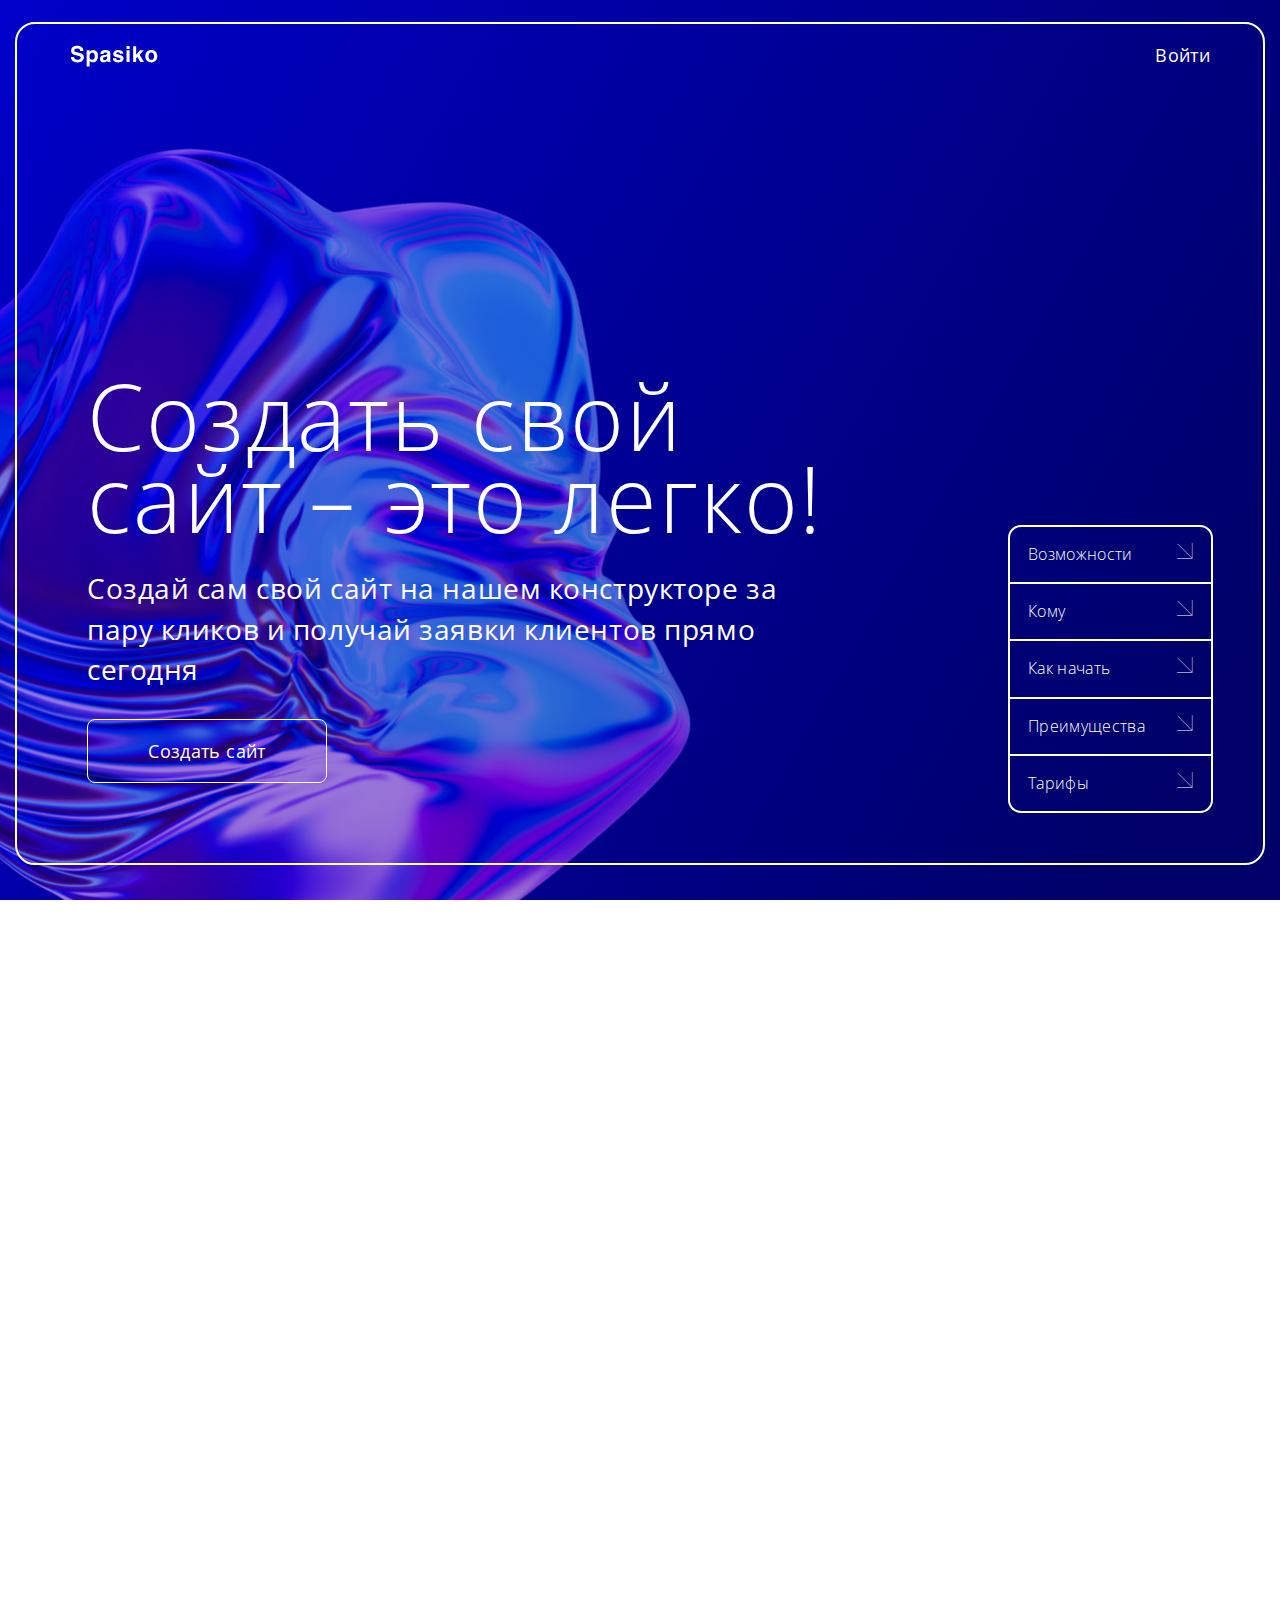
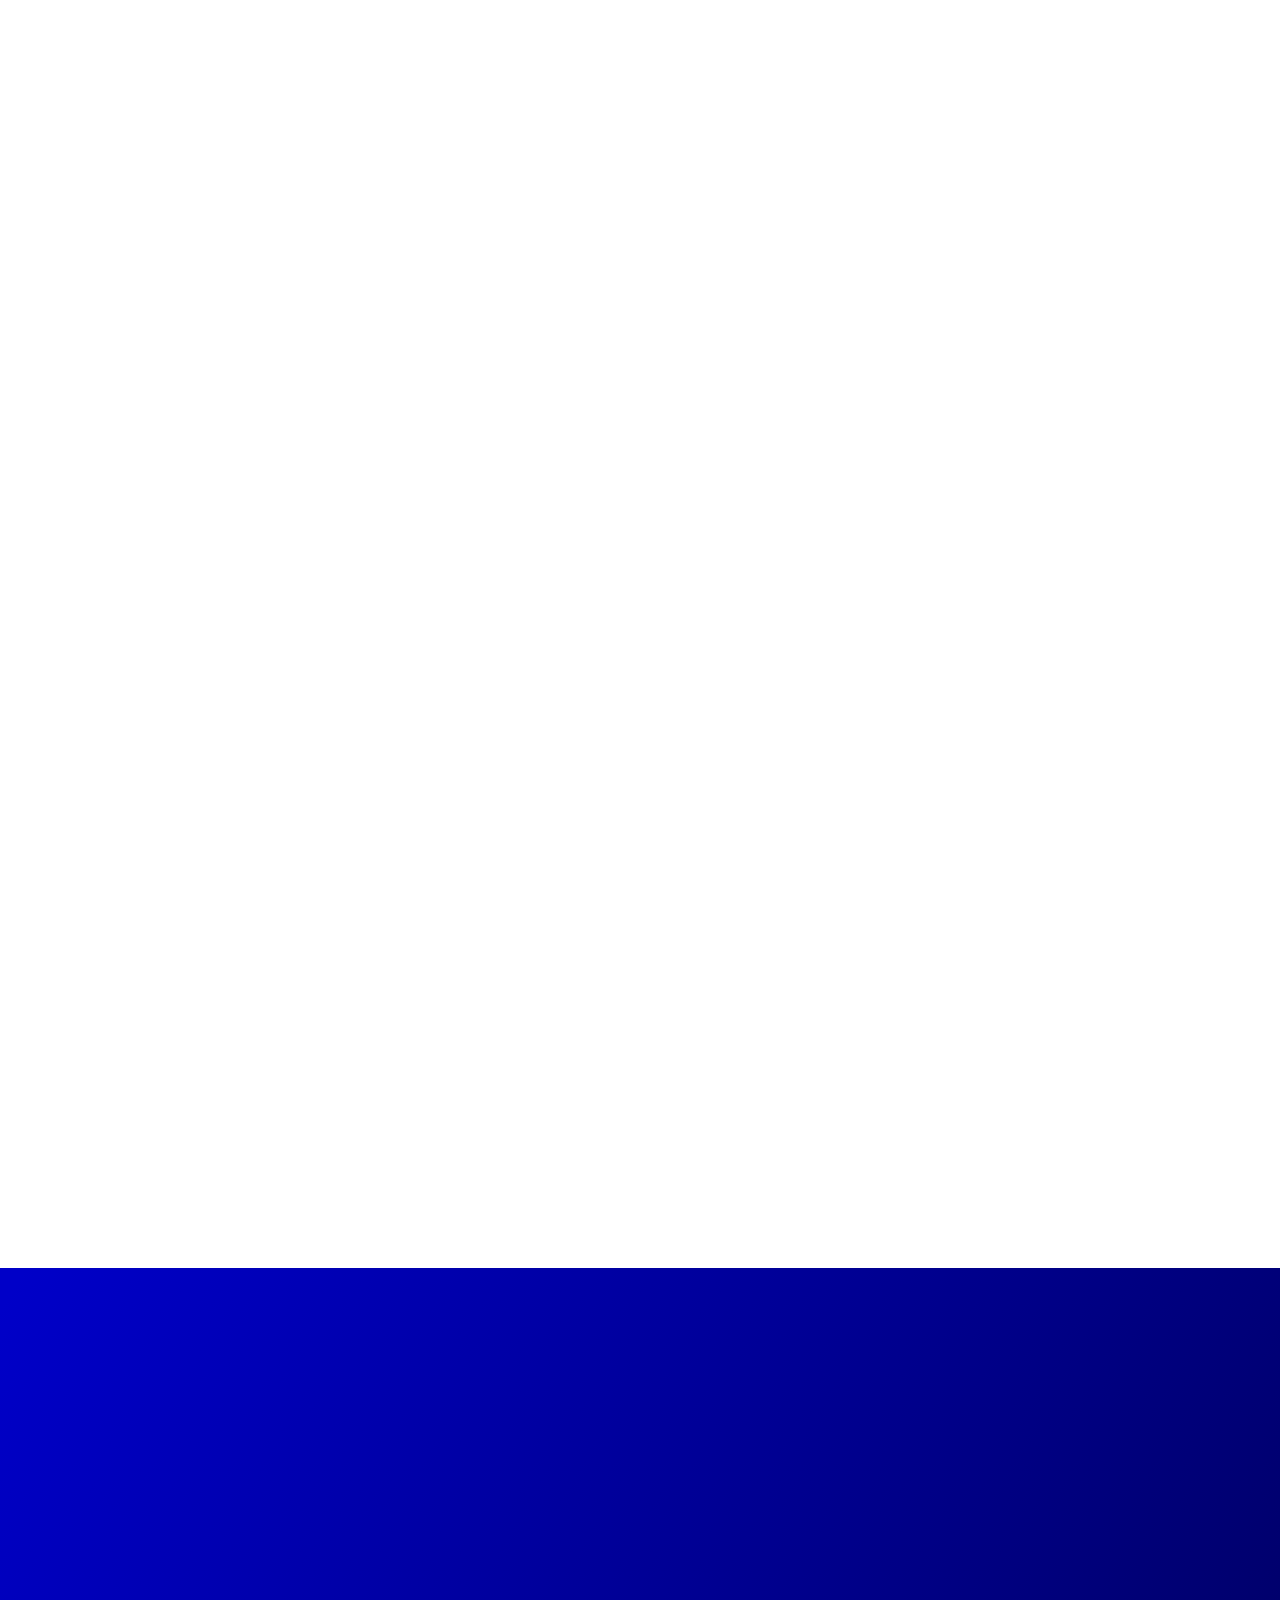
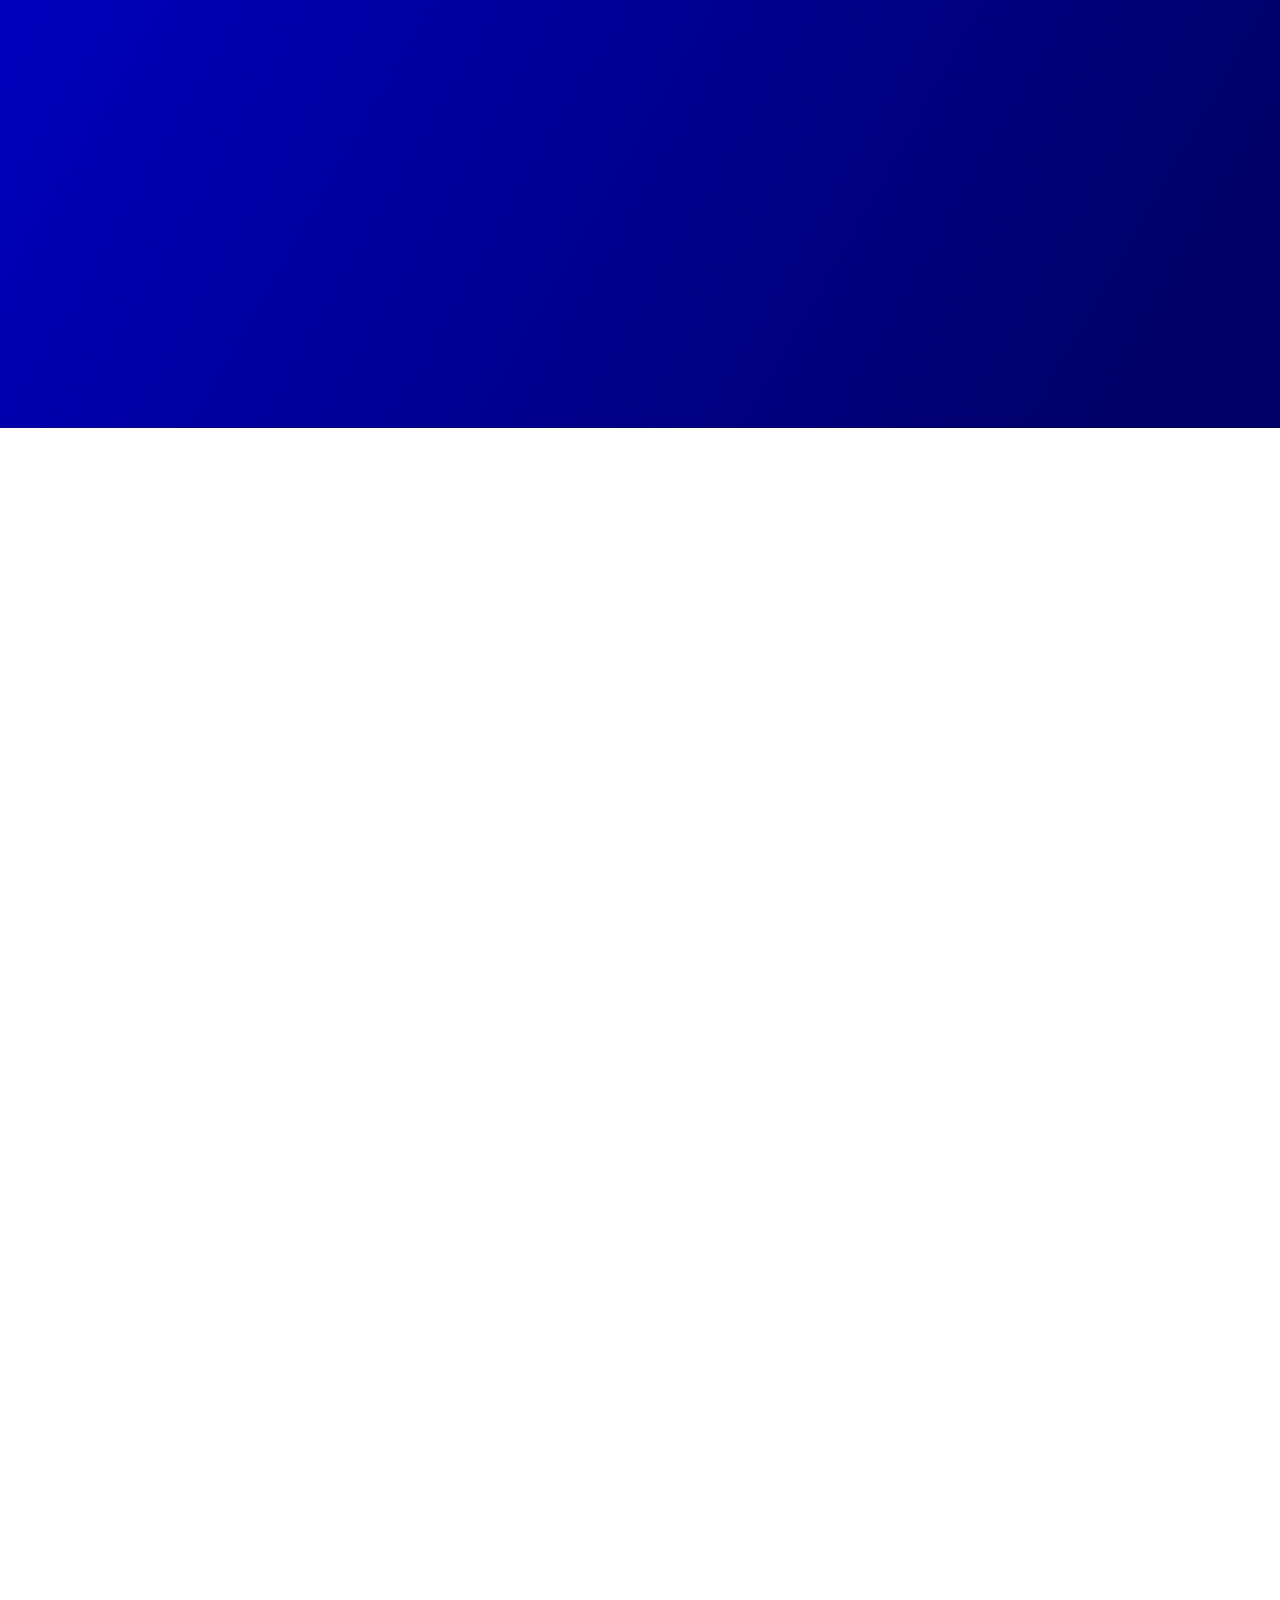
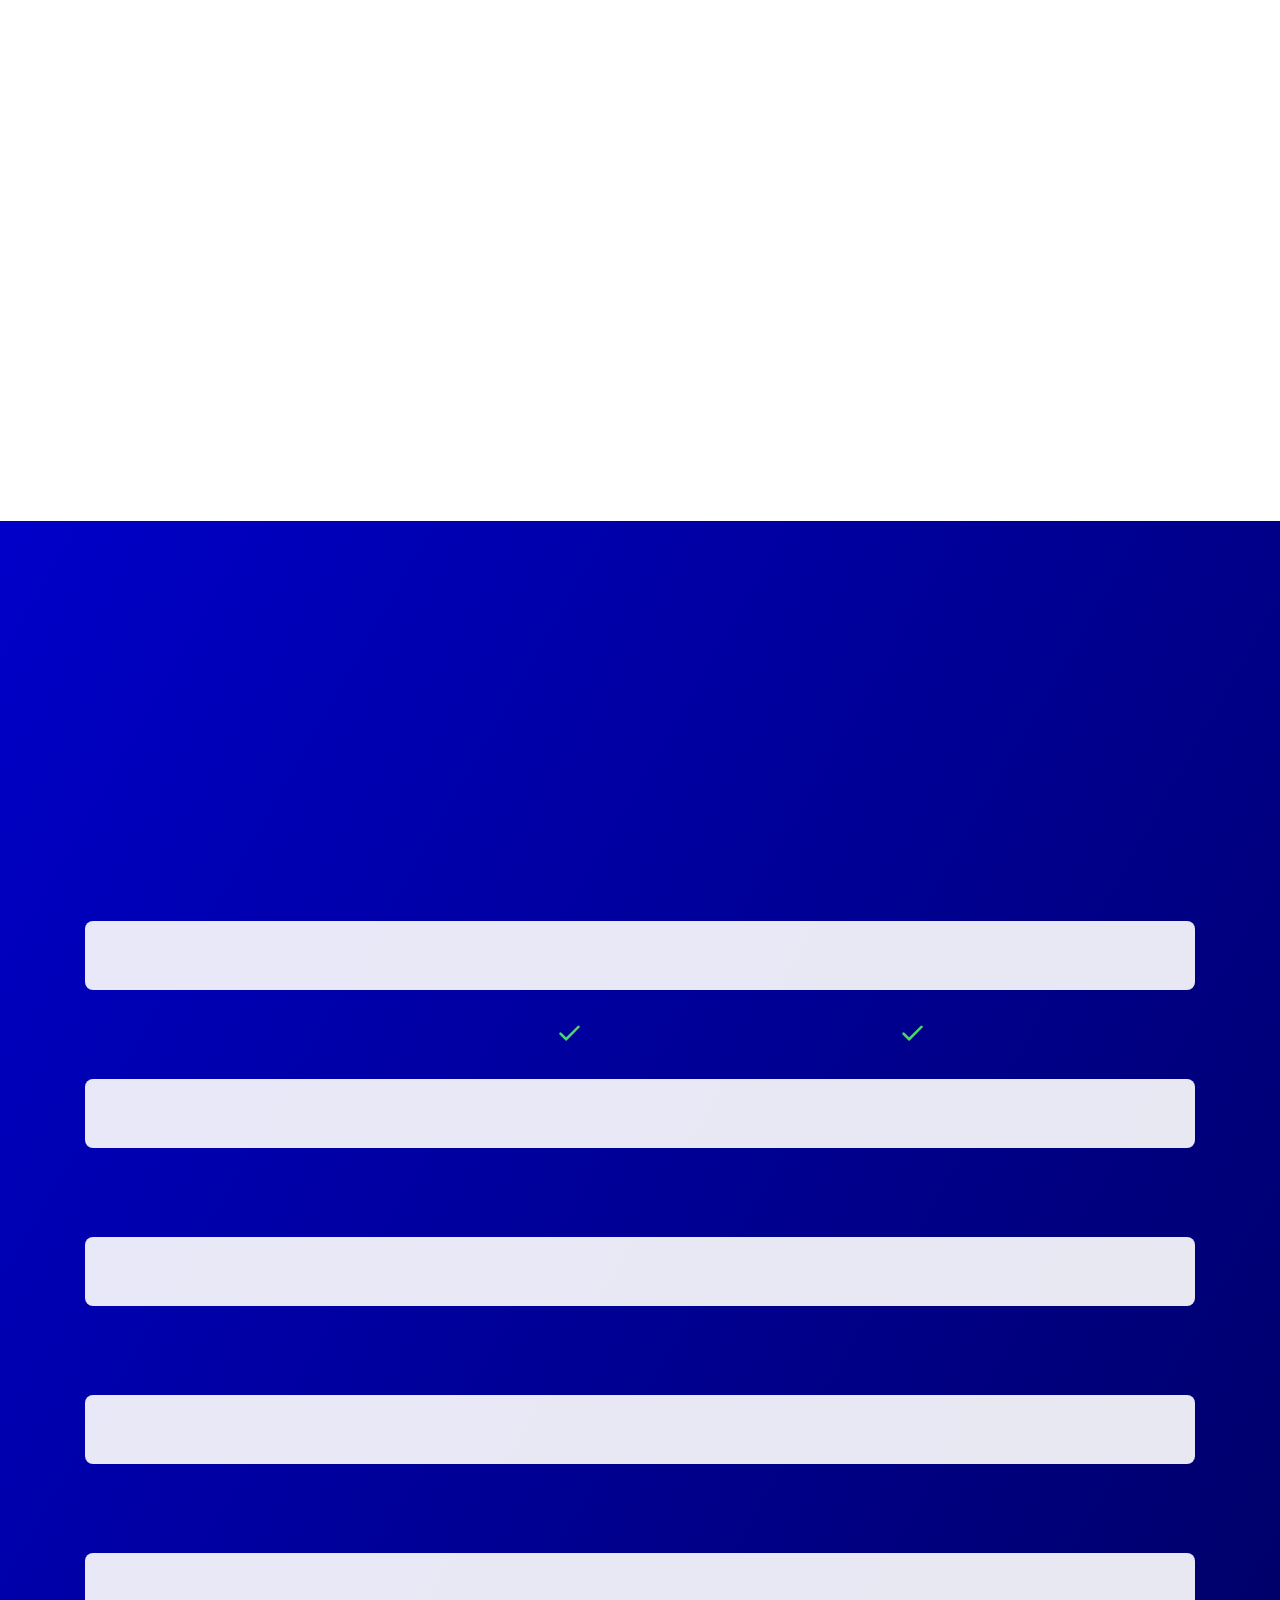
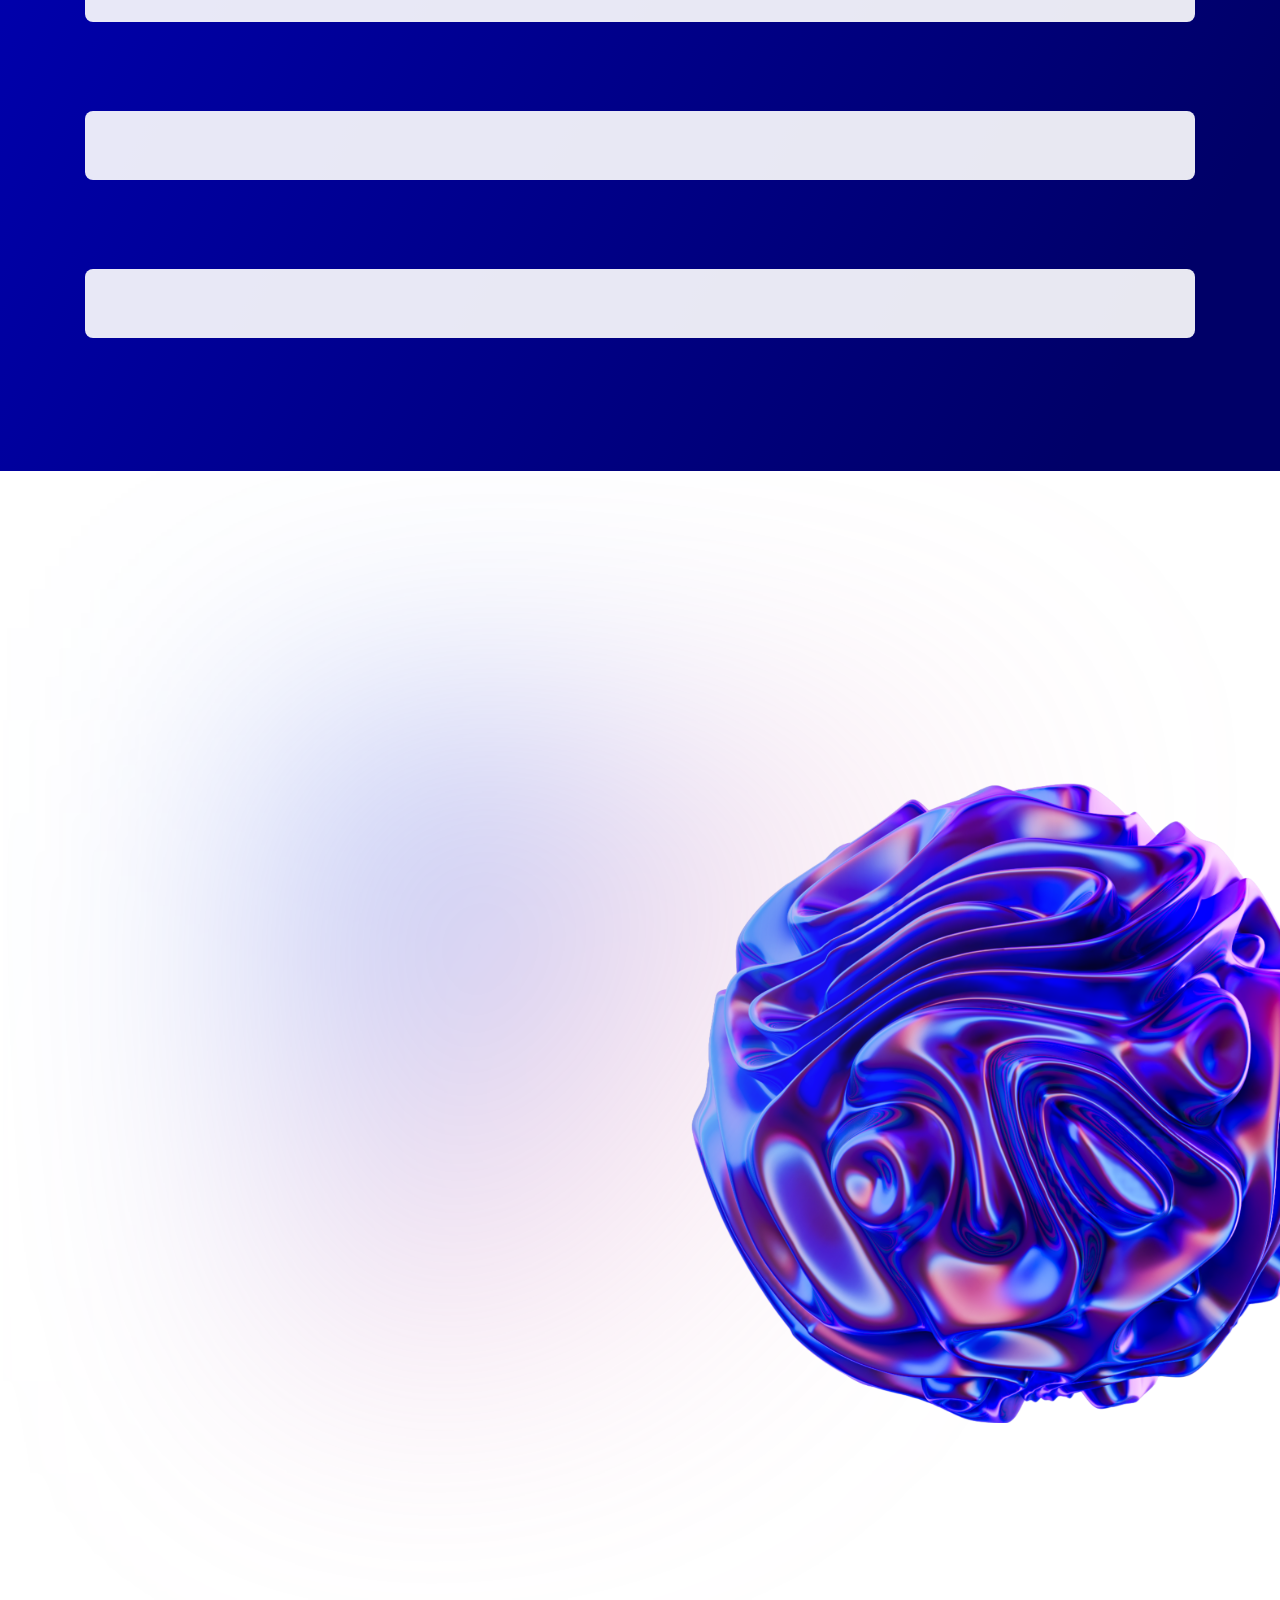
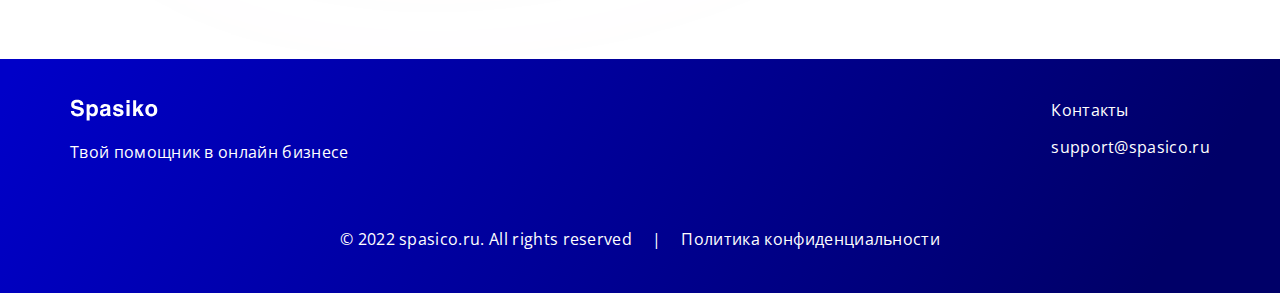
==== commit de7650b0: "Внес исправления" ====
--- a/index.html
+++ b/index.html
@@ -10,7 +10,8 @@
     <link href="https://fonts.googleapis.com/css2?family=Open+Sans:wght@300;400;500;600;700;800&display=swap" rel="stylesheet">
     <link rel="stylesheet" href="css/animate.min.css">
     <link rel="stylesheet" href="css/um-icon-style.css">
-    <link rel="stylesheet" href="css/main.css">
+    <!-- <link rel="stylesheet" href="css/main.css"> -->
+    <link rel="stylesheet" href="main.css">
 </head>
 <body>
     <header class="header">
@@ -25,7 +26,7 @@
             </button>
 
 
-            <button class="header__login login enter wow fadeIn">Войти</button>
+            <a href="user.html" class="header__login login wow fadeIn">Войти</a>
         </div>
     </header>
 
@@ -35,7 +36,7 @@
             <div class="hero__wrap">
                 <h1 class="hero__title wow fadeIn">Создать свой сайт – это легко!</h1>
                 <p class="hero__text wow fadeIn">Создай сам свой сайт на нашем конcтрукторе за пару кликов и получай заявки клиентов прямо сегодня</p>
-                <button class="hero__btn btn enter wow fadeIn">Создать сайт</button>
+                <button class="hero__btn btn wow fadeIn">Создать сайт</button>
             
                 <nav class="menu">
                     <ul class="menu__list">
@@ -44,36 +45,36 @@
                         <li class="menu__item"><a class="menu__link wow fadeIn" href="#start">Как начать<i class="icon-arrow"></i></a></li>
                         <li class="menu__item"><a class="menu__link wow fadeIn" href="#benefits">Преимущества<i class="icon-arrow"></i></a></li>
                         <li class="menu__item"><a class="menu__link wow fadeIn" href="#tariff">Тарифы<i class="icon-arrow"></i></a></li>
-                        <li class="menu__item"><a class="menu__link wow fadeIn enter" href="#">Войти<i class="icon-arrow"></i></a></li>
+                        <li class="menu__item"><a class="menu__link wow fadeIn" href="user.html">Войти<i class="icon-arrow"></i></a></li>
                     </ul>
                 </nav>
             </div>
 
         </section>
 
-        <section class="features" id="features">
+        <section class="features" id="features" >
             <h2 class="features__title wow fadeIn">Ваши возмножности с</h2>
 
             <ul class="features__list">
-                <li class="features__item features-block wow fadeIn">
+                <li class="features__item features-block wow fadeIn" data-enllax-ratio=".1" data-enllax-type="foreground">
                     <div class="features-block__wrap">
                         <h3 class="features-block__title  wow fadeIn">Каталог товаров</h3>
                         <p class="features-block__text  wow fadeIn">Загружай товары, устанавливай цены и скидки самостоятельно</p>
                     </div>
                 </li>
-                <li class="features__item features-block wow fadeIn">
+                <li class="features__item features-block wow fadeIn" >
                     <div class="features-block__wrap">
                         <h3 class="features-block__title">Аналитика</h3>
                         <p class="features-block__text">Следи в личном кабинете за статистикой заказов</p>
                     </div>
                 </li>
-                <li class="features__item features-block wow fadeIn">
+                <li class="features__item features-block wow fadeIn" data-enllax-ratio=".1" data-enllax-type="foreground">
                     <div class="features-block__wrap">
                         <h3 class="features-block__title">Отсутствие ограничения по количеству товаров</h3>
                         <p class="features-block__text">Загружай любое количество товаров без ограничений</p>
                     </div>
                 </li>
-                <li class="features__item features-block wow fadeIn">
+                <li class="features__item features-block wow fadeIn" data-enllax-ratio=".1" data-enllax-type="foreground">
                     <div class="features-block__wrap">
                         <h3 class="features-block__title">Программа лояльности</h3>
                         <p class="features-block__text">Дари своим клиентам промокоды со скидкой, устраивай акции на товары, начисляй бонусы за покупку</p>
@@ -85,7 +86,7 @@
                         <p class="features-block__text">Подключай продавцов к своему сайту, система автоматически начислит им комиссию с продажи, которую ты сам установишь</p>
                     </div>
                 </li>
-                <li class="features__item features-block wow fadeIn">
+                <li class="features__item features-block wow fadeIn" data-enllax-ratio=".1" data-enllax-type="foreground">
                     <div class="features-block__wrap">
                         <h3 class="features-block__title">Вывод средств 24/7</h3>
                         <p class="features-block__text">За каждую покупку на сайте средства будут начислены на твой кошелек в личном кабинете, ты можешь выводить их в любое удобное время время</p>
@@ -98,8 +99,8 @@
             <div class="whom__wrapper">
                 <div class="whom__block-one block-one">
                     <h2 class="block-one__title wow fadeIn">Кому подойдет</h2>
-                    <p class="block-one__text wow fadeIn">Конструктор prostoweb.net подойдет любому желающему, мы выделили основные группы бизнеса, для кого будет актуально наше предложение.</p>
-                    <button class="btn enter wow fadeIn">Создать сайт</button>
+                    <p class="block-one__text wow fadeIn">Конструктор Spasiko подойдет любому желающему, мы выделили основные группы бизнеса, для кого будет актуально наше предложение.</p>
+                    <button class="btn wow fadeIn">Создать сайт</button>
                 </div>
                 <div class="whom__block-two block-two wow fadeIn">
                     <button class="block-two__btn wow fadeIn" data-tabs-path="tabs-one">1</button>
@@ -158,22 +159,22 @@
 
             <div class="start__wrapper">
                 <ul class="start__list-text list-text">
-                    <li class="list-text__item list-text__item--active wow fadeIn" data-tabs-target="start-one">Зарегистрируйся на сайте</li>
-                    <li class="list-text__item" data-tabs-target="start-two">Попробуй бесплатный тестовый режим 7 дней</li>
-                    <li class="list-text__item" data-tabs-target="start-three">Выбери тип сайта</li>
-                    <li class="list-text__item" data-tabs-target="start-four">Заполни информацию в своем бизнесе</li>
-                    <li class="list-text__item" data-tabs-target="start-five">Выбери готовый шаблон сайта</li>
-                    <li class="list-text__item" data-tabs-target="start-six">Самостоятельно загружай товары или услуги</li>
-                    <li class="list-text__item" data-tabs-target="start-seven">Твой личный сайт готов!</li>
+                    <li class="list-text__item wow fadeIn"  data-wow-delay="1s" data-tabs-target="start-one">Зарегистрируйся на сайте</li>
+                    <li class="list-text__item wow fadeIn"  data-wow-delay="2.5s" data-tabs-target="start-two">Попробуй бесплатный тестовый режим 7 дней</li>
+                    <li class="list-text__item wow fadeIn"  data-wow-delay="4s" data-tabs-target="start-three">Выбери тип сайта</li>
+                    <li class="list-text__item wow fadeIn"  data-wow-delay="5.5s" data-tabs-target="start-four">Заполни информацию в своем бизнесе</li>
+                    <li class="list-text__item wow fadeIn"  data-wow-delay="7s" data-tabs-target="start-five">Выбери готовый шаблон сайта</li>
+                    <li class="list-text__item wow fadeIn"  data-wow-delay="8.5s" data-tabs-target="start-six">Самостоятельно загружай товары или услуги</li>
+                    <li class="list-text__item wow fadeIn"  data-wow-delay="10s" data-tabs-target="start-seven">Твой личный сайт готов!</li>
                 </ul>
                 <ul class="list-elem">
-                    <li class="list-elem__item wow fadeIn" data-wow-delay=".5s" data-tabs-path="start-one"><span class="list-elem__elem"></span></li>
-                    <li class="list-elem__item wow fadeIn" data-wow-delay="1s" data-tabs-path="start-two"><span class="list-elem__elem"></span></li>
-                    <li class="list-elem__item wow fadeIn" data-wow-delay="1.5s" data-tabs-path="start-three"><span class="list-elem__elem"></span></li>
-                    <li class="list-elem__item wow fadeIn" data-wow-delay="2s" data-tabs-path="start-four"><span class="list-elem__elem"></span></li>
-                    <li class="list-elem__item wow fadeIn" data-wow-delay="2.5s" data-tabs-path="start-five"><span class="list-elem__elem"></span></li>
-                    <li class="list-elem__item wow fadeIn" data-wow-delay="3s" data-tabs-path="start-six"><span class="list-elem__elem"></span></li>
-                    <li class="list-elem__item wow fadeIn" data-wow-delay="3.5s" data-tabs-path="start-seven"><span class="list-elem__elem"></span></li>
+                    <li class="list-elem__item wow fadeIn" data-wow-delay="1s" data-tabs-path="start-one"><span class="list-elem__elem"></span></li>
+                    <li class="list-elem__item wow fadeIn" data-wow-delay="2.5s" data-tabs-path="start-two"><span class="list-elem__elem"></span></li>
+                    <li class="list-elem__item wow fadeIn" data-wow-delay="4s" data-tabs-path="start-three"><span class="list-elem__elem"></span></li>
+                    <li class="list-elem__item wow fadeIn" data-wow-delay="5.5s" data-tabs-path="start-four"><span class="list-elem__elem"></span></li>
+                    <li class="list-elem__item wow fadeIn" data-wow-delay="7s" data-tabs-path="start-five"><span class="list-elem__elem"></span></li>
+                    <li class="list-elem__item wow fadeIn" data-wow-delay="8.5s" data-tabs-path="start-six"><span class="list-elem__elem"></span></li>
+                    <li class="list-elem__item wow fadeIn" data-wow-delay="10s" data-tabs-path="start-seven"><i class="list-elem__elem-ok icon-ok"></i> </li>
                 </ul>
             </div>
 
@@ -202,7 +203,7 @@
                     <div class="tariff-block__wrap">
                         <h3 class="tariff-block__title wow fadeIn">Basic</h3>
                         <div class="tariff-block__price wow fadeIn"><span>499₽</span> / месяц или <span>4200₽</span> / год</div>
-                        <button class="tariff-block__btn btn enter wow fadeIn">Создать сайт</button>
+                        <button class="tariff-block__btn btn wow fadeIn">Создать сайт</button>
                     </div>
                     <ul class="tariff-block__list">
                         <li class="tariff-block__item"><span class="tariff-block__text wow fadeIn">Тестовый период 7 дней</span><span class="tariff-block__icon"><i class="icon-ok"></i></span></li>
@@ -224,7 +225,7 @@
                     <div class="tariff-block__wrap">
                         <h3 class="tariff-block__title">Premium</h3>
                         <div class="tariff-block__price"><span>999₽</span> / месяц или <span>8400₽</span> / год</div>
-                        <button class="tariff-block__btn btn enter">Создать сайт</button>
+                        <button class="tariff-block__btn btn">Создать сайт</button>
                     </div>
                     <ul class="tariff-block__list">
                         <li class="tariff-block__item"><span class="tariff-block__text wow fadeIn">Тестовый период 7 дней</span><span class="tariff-block__icon"><i class="icon-ok"></i></span></li>
@@ -247,12 +248,12 @@
                         <div class="tariff-block__wrap">
                             <h3 class="tariff-block__title wow fadeIn">Basic</h3>
                             <div class="tariff-block__price wow fadeIn"><span>499₽</span> / месяц или <span>4200₽</span> / год</div>
-                            <button class="tariff-block__btn btn enter wow fadeIn">Создать сайт</button>
+                            <button class="tariff-block__btn btn wow fadeIn">Создать сайт</button>
                         </div>
                         <div class="tariff-block__wrap">
                             <h3 class="tariff-block__title wow fadeIn">Premium</h3>
                             <div class="tariff-block__price wow fadeIn"><span>999₽</span> / месяц или <span>8400₽</span> / год</div>
-                            <button class="tariff-block__btn btn enter wow fadeIn">Создать сайт</button>
+                            <button class="tariff-block__btn btn wow fadeIn">Создать сайт</button>
                         </div>
                     </div>
                     <ul class="tariff-block__list">
@@ -357,54 +358,28 @@
                 </ul>
                 <ul class="footer__list">
                     <li class="footer__item">Контакты</li>
-                    <li class="footer__item"><a class="footer__link" href="malito:support@prostoweb.net">support@prostoweb.net</a></li>
+                    <li class="footer__item"><a class="footer__link" href="malito:support@spasico.ru">support@spasico.ru</a></li>
                 </ul>
             </div>
             <div class="footer__block-two">
                 <ul class="footer__list">
                     <li class="footer__item">Политика конфиденциальности</li>
-                    <li class="footer__item">© 2022 prostoweb.net. All rights reserved</li>
+                    <li class="footer__item">© 2022 spasico.ru. All rights reserved</li>
                 </ul>
             </div>
         </div>
     </footer>
 
-    <section class="popup popup-user" id="popupUser">
-        <button class="popup__btn popup__btn-user"><i class="icon-close02"></i></button>
-        <h2 class="popup__title">Войти или зарегистрироваться</h2>
-        <p class="popup__text">На указанный номер телефона поступит телефонный звонок, необходимо будет ввести 4 последние цифры номера с которого был звонок</p>
-
-        <form class="popup__user-form" action="#">
-            <label class="popup__label">
-                <span class="popup__span">Имя <span class="popup__elem">*</span></span>
-                <input class="popup__input" type="text" placeholder="+79999999999">
-            </label>
-            <button class="btn btn--blue" type="submit">Отправить</button>
-        </form>
-    </section>
-
-    <section class="popup popup-code" id="popupCode">
-        <button class="popup__btn"><i class="icon-close02"></i></button>
-        <h2 class="popup__title">Войти или зарегистрироваться</h2>
-        <p class="popup__text">Введите 4 последние цифры номера с которого был звонок</p>
-
-        <form class="popup__code-   form" action="#">
-            <label class="popup__label popup__label--row">
-                <input class="popup__input popup__input--number" type="text" >
-                <input class="popup__input popup__input--number" type="text" >
-                <input class="popup__input popup__input--number" type="text" >
-                <input class="popup__input popup__input--number" type="text" >
-            </label>
-            <button class="btn btn--blue" type="submit">Отправить</button>
-        </form>
-    </section>
-
 
     <script src="https://ajax.googleapis.com/ajax/libs/jquery/3.6.0/jquery.min.js"></script>
+    <script src="js/jquery.enllax.min.js"></script>
     <script src="js/wow.min.js"></script>
     <script src="js/app.js"></script>
     <script>
         new WOW().init();
+
+        $(window).enllax();
     </script>
+
 </body>
 </html>--- a/css/main.css
+++ b/css/main.css
@@ -2076,4 +2076,10 @@
             transform: translate(-50%);
   }
 }
+
+@media (min-width: 1280px) {
+  .popup {
+    padding: 60px 40px;
+  }
+}
 /*# sourceMappingURL=main.css.map */--- a/main.css
+++ b/main.css
@@ -0,0 +1,2124 @@
+/*! Generated by Font Squirrel (https://www.fontsquirrel.com) on July 6, 2022 */
+@font-face {
+  font-family: 'open_sans';
+  src: url("fonts/open-sans-v29-latin-300-webfont.woff2") format("woff2"), url("fonts/open-sans-v29-latin-300-webfont.woff") format("woff");
+  font-weight: normal;
+  font-style: normal;
+}
+
+@font-face {
+  font-family: 'open_sans';
+  src: url("fonts/open-sans-v29-latin-500-webfont.woff2") format("woff2"), url("fonts/open-sans-v29-latin-500-webfont.woff") format("woff");
+  font-weight: normal;
+  font-style: normal;
+}
+
+@font-face {
+  font-family: 'open_sans';
+  src: url("fonts/open-sans-v29-latin-600-webfont.woff2") format("woff2"), url("fonts/open-sans-v29-latin-600-webfont.woff") format("woff");
+  font-weight: normal;
+  font-style: normal;
+}
+
+@font-face {
+  font-family: 'open_sans';
+  src: url("fonts/open-sans-v29-latin-700-webfont.woff2") format("woff2"), url("fonts/open-sans-v29-latin-700-webfont.woff") format("woff");
+  font-weight: normal;
+  font-style: normal;
+}
+
+@font-face {
+  font-family: 'open_sans';
+  src: url("fonts/open-sans-v29-latin-800-webfont.woff2") format("woff2"), url("fonts/open-sans-v29-latin-800-webfont.woff") format("woff");
+  font-weight: normal;
+  font-style: normal;
+}
+
+@font-face {
+  font-family: 'open_sans';
+  src: url("fonts/open-sans-v29-latin-regular-webfont.woff2") format("woff2"), url("fonts/open-sans-v29-latin-regular-webfont.woff") format("woff");
+  font-weight: normal;
+  font-style: normal;
+}
+
+/*! normalize.css v8.0.1 | MIT License | github.com/necolas/normalize.css */
+/* Document
+   ========================================================================== */
+/**
+ * 1. Correct the line height in all browsers.
+ * 2. Prevent adjustments of font size after orientation changes in iOS.
+ */
+html {
+  line-height: 1.15;
+  /* 1 */
+  -webkit-text-size-adjust: 100%;
+  /* 2 */
+}
+
+/* Sections
+     ========================================================================== */
+/**
+   * Remove the margin in all browsers.
+   */
+body {
+  margin: 0;
+}
+
+/**
+   * Render the `main` element consistently in IE.
+   */
+main {
+  display: block;
+}
+
+/**
+   * Correct the font size and margin on `h1` elements within `section` and
+   * `article` contexts in Chrome, Firefox, and Safari.
+   */
+h1 {
+  font-size: 2em;
+  margin: 0.67em 0;
+}
+
+/* Grouping content
+     ========================================================================== */
+/**
+   * 1. Add the correct box sizing in Firefox.
+   * 2. Show the overflow in Edge and IE.
+   */
+hr {
+  -webkit-box-sizing: content-box;
+          box-sizing: content-box;
+  /* 1 */
+  height: 0;
+  /* 1 */
+  overflow: visible;
+  /* 2 */
+}
+
+/**
+   * 1. Correct the inheritance and scaling of font size in all browsers.
+   * 2. Correct the odd `em` font sizing in all browsers.
+   */
+pre {
+  font-family: monospace, monospace;
+  /* 1 */
+  font-size: 1em;
+  /* 2 */
+}
+
+/* Text-level semantics
+     ========================================================================== */
+/**
+   * Remove the gray background on active links in IE 10.
+   */
+a {
+  background-color: transparent;
+}
+
+/**
+   * 1. Remove the bottom border in Chrome 57-
+   * 2. Add the correct text decoration in Chrome, Edge, IE, Opera, and Safari.
+   */
+abbr[title] {
+  border-bottom: none;
+  /* 1 */
+  text-decoration: underline;
+  /* 2 */
+  -webkit-text-decoration: underline dotted;
+          text-decoration: underline dotted;
+  /* 2 */
+}
+
+/**
+   * Add the correct font weight in Chrome, Edge, and Safari.
+   */
+b,
+strong {
+  font-weight: bolder;
+}
+
+/**
+   * 1. Correct the inheritance and scaling of font size in all browsers.
+   * 2. Correct the odd `em` font sizing in all browsers.
+   */
+code,
+kbd,
+samp {
+  font-family: monospace, monospace;
+  /* 1 */
+  font-size: 1em;
+  /* 2 */
+}
+
+/**
+   * Add the correct font size in all browsers.
+   */
+small {
+  font-size: 80%;
+}
+
+/**
+   * Prevent `sub` and `sup` elements from affecting the line height in
+   * all browsers.
+   */
+sub,
+sup {
+  font-size: 75%;
+  line-height: 0;
+  position: relative;
+  vertical-align: baseline;
+}
+
+sub {
+  bottom: -0.25em;
+}
+
+sup {
+  top: -0.5em;
+}
+
+/* Embedded content
+     ========================================================================== */
+/**
+   * Remove the border on images inside links in IE 10.
+   */
+img {
+  border-style: none;
+}
+
+/* Forms
+     ========================================================================== */
+/**
+   * 1. Change the font styles in all browsers.
+   * 2. Remove the margin in Firefox and Safari.
+   */
+button,
+input,
+optgroup,
+select,
+textarea {
+  font-family: inherit;
+  /* 1 */
+  font-size: 100%;
+  /* 1 */
+  line-height: 1.15;
+  /* 1 */
+  margin: 0;
+  /* 2 */
+}
+
+/**
+   * Show the overflow in IE.
+   * 1. Show the overflow in Edge.
+   */
+button,
+input {
+  /* 1 */
+  overflow: visible;
+}
+
+/**
+   * Remove the inheritance of text transform in Edge, Firefox, and IE.
+   * 1. Remove the inheritance of text transform in Firefox.
+   */
+button,
+select {
+  /* 1 */
+  text-transform: none;
+}
+
+/**
+   * Correct the inability to style clickable types in iOS and Safari.
+   */
+button,
+[type="button"],
+[type="reset"],
+[type="submit"] {
+  -webkit-appearance: button;
+}
+
+/**
+   * Remove the inner border and padding in Firefox.
+   */
+button::-moz-focus-inner,
+[type="button"]::-moz-focus-inner,
+[type="reset"]::-moz-focus-inner,
+[type="submit"]::-moz-focus-inner {
+  border-style: none;
+  padding: 0;
+}
+
+/**
+   * Restore the focus styles unset by the previous rule.
+   */
+button:-moz-focusring,
+[type="button"]:-moz-focusring,
+[type="reset"]:-moz-focusring,
+[type="submit"]:-moz-focusring {
+  outline: 1px dotted ButtonText;
+}
+
+/**
+   * Correct the padding in Firefox.
+   */
+fieldset {
+  padding: 0.35em 0.75em 0.625em;
+}
+
+/**
+   * 1. Correct the text wrapping in Edge and IE.
+   * 2. Correct the color inheritance from `fieldset` elements in IE.
+   * 3. Remove the padding so developers are not caught out when they zero out
+   *    `fieldset` elements in all browsers.
+   */
+legend {
+  -webkit-box-sizing: border-box;
+          box-sizing: border-box;
+  /* 1 */
+  color: inherit;
+  /* 2 */
+  display: table;
+  /* 1 */
+  max-width: 100%;
+  /* 1 */
+  padding: 0;
+  /* 3 */
+  white-space: normal;
+  /* 1 */
+}
+
+/**
+   * Add the correct vertical alignment in Chrome, Firefox, and Opera.
+   */
+progress {
+  vertical-align: baseline;
+}
+
+/**
+   * Remove the default vertical scrollbar in IE 10+.
+   */
+textarea {
+  overflow: auto;
+}
+
+/**
+   * 1. Add the correct box sizing in IE 10.
+   * 2. Remove the padding in IE 10.
+   */
+[type="checkbox"],
+[type="radio"] {
+  -webkit-box-sizing: border-box;
+          box-sizing: border-box;
+  /* 1 */
+  padding: 0;
+  /* 2 */
+}
+
+/**
+   * Correct the cursor style of increment and decrement buttons in Chrome.
+   */
+[type="number"]::-webkit-inner-spin-button,
+[type="number"]::-webkit-outer-spin-button {
+  height: auto;
+}
+
+/**
+   * 1. Correct the odd appearance in Chrome and Safari.
+   * 2. Correct the outline style in Safari.
+   */
+[type="search"] {
+  -webkit-appearance: textfield;
+  /* 1 */
+  outline-offset: -2px;
+  /* 2 */
+}
+
+/**
+   * Remove the inner padding in Chrome and Safari on macOS.
+   */
+[type="search"]::-webkit-search-decoration {
+  -webkit-appearance: none;
+}
+
+/**
+   * 1. Correct the inability to style clickable types in iOS and Safari.
+   * 2. Change font properties to `inherit` in Safari.
+   */
+::-webkit-file-upload-button {
+  -webkit-appearance: button;
+  /* 1 */
+  font: inherit;
+  /* 2 */
+}
+
+/* Interactive
+     ========================================================================== */
+/*
+   * Add the correct display in Edge, IE 10+, and Firefox.
+   */
+details {
+  display: block;
+}
+
+/*
+   * Add the correct display in all browsers.
+   */
+summary {
+  display: list-item;
+}
+
+/* Misc
+     ========================================================================== */
+/**
+   * Add the correct display in IE 10+.
+   */
+template {
+  display: none;
+}
+
+/**
+   * Add the correct display in IE 10.
+   */
+[hidden] {
+  display: none;
+}
+
+* {
+  margin: 0;
+  padding: 0;
+  -webkit-box-sizing: border-box;
+          box-sizing: border-box;
+  outline: none;
+}
+
+body {
+  font-family: 'Open Sans', sans-serif;
+  margin: 0 auto;
+  background-color: #FFF;
+}
+
+h1, h2, h3, h4, h5 {
+  margin: 0;
+}
+
+ul,
+li {
+  margin: 0;
+  padding: 0;
+  list-style: none;
+}
+
+a {
+  text-decoration: none;
+  cursor: pointer;
+}
+
+input,
+textarea,
+fieldset {
+  border: none;
+}
+
+img {
+  max-width: 100%;
+}
+
+button {
+  background-color: transparent;
+  cursor: pointer;
+  border: none;
+}
+
+input,
+textarea,
+fieldset {
+  border: none;
+}
+
+textarea {
+  resize: none;
+}
+
+.visually-hidden:not(:focus):not(:active),
+input[type="checkbox"].visually-hidden,
+input[type="radio"].visually-hidden {
+  position: absolute;
+  width: 1px;
+  height: 1px;
+  margin: -1px;
+  border: 0;
+  padding: 0;
+  white-space: nowrap;
+  -webkit-clip-path: inset(100%);
+  clip-path: inset(100%);
+  clip: rect(0 0 0 0);
+  overflow: hidden;
+}
+
+.header {
+  position: absolute;
+  width: 100%;
+}
+
+.header__wrap {
+  display: -webkit-box;
+  display: -ms-flexbox;
+  display: flex;
+  -webkit-box-align: center;
+      -ms-flex-align: center;
+          align-items: center;
+  max-width: 1440px;
+  margin: 0 auto;
+  margin-top: 45px;
+  padding-left: 25px;
+  padding-right: 25px;
+}
+
+.header__login {
+  display: none;
+}
+
+.header__menu-btn {
+  z-index: 10;
+}
+
+.header__logo {
+  z-index: 10;
+}
+
+.menu-btn {
+  position: relative;
+  display: -webkit-box;
+  display: -ms-flexbox;
+  display: flex;
+  -webkit-box-orient: vertical;
+  -webkit-box-direction: normal;
+      -ms-flex-direction: column;
+          flex-direction: column;
+  -webkit-box-pack: justify;
+      -ms-flex-pack: justify;
+          justify-content: space-between;
+  height: 10px;
+  width: 75px;
+  margin-left: auto;
+}
+
+.menu-btn:hover .menu-btn__elem,
+.menu-btn:focus .menu-btn__elem {
+  background: #2b5dff;
+}
+
+.menu-btn:active .menu-btn__elem {
+  opacity: .8;
+}
+
+.menu-btn__elem {
+  display: inline-block;
+  height: 2px;
+  width: 55px;
+  background-color: #fff;
+  -webkit-transition-duration: .5s;
+          transition-duration: .5s;
+}
+
+.menu-btn__elem:first-child {
+  margin-left: auto;
+}
+
+.menu-btn__elem:last-child {
+  margin-right: auto;
+}
+
+.menu-btn--active .menu-btn__elem {
+  position: absolute;
+  left: 16px;
+}
+
+.menu-btn--active .menu-btn__elem:first-child {
+  -webkit-transform: rotate(45deg);
+          transform: rotate(45deg);
+}
+
+.menu-btn--active .menu-btn__elem:last-child {
+  -webkit-transform: rotate(-45deg);
+          transform: rotate(-45deg);
+}
+
+.hero {
+  background: url("../images/svg/bg.svg") -300px -35px no-repeat, linear-gradient(119.83deg, #0000C8 1.42%, #000068 90.31%);
+  height: 100vh;
+  width: 100%;
+  padding: 22px 15px 35px;
+}
+
+.hero__wrap {
+  display: -webkit-box;
+  display: -ms-flexbox;
+  display: flex;
+  -webkit-box-orient: vertical;
+  -webkit-box-direction: normal;
+      -ms-flex-direction: column;
+          flex-direction: column;
+  -webkit-box-pack: end;
+      -ms-flex-pack: end;
+          justify-content: flex-end;
+  max-width: 1440px;
+  margin: 0 auto;
+  padding-left: 10px;
+  padding-right: 10px;
+  width: 100%;
+  height: 100%;
+  border: 2px solid #FFFFFF;
+  border-radius: 20px;
+}
+
+.hero__title {
+  max-width: 474px;
+  margin-bottom: 29px;
+  font-weight: 300;
+  font-size: 58px;
+  line-height: 89%;
+  letter-spacing: 0.02em;
+  color: #FFFFFF;
+}
+
+.hero__text {
+  max-width: 655px;
+  margin-bottom: 29px;
+  font-weight: 400;
+  font-size: 24px;
+  line-height: 145%;
+  letter-spacing: 0.02em;
+  color: #FFFFFF;
+}
+
+.hero__btn {
+  margin-bottom: 100px;
+}
+
+.btn {
+  display: -webkit-box;
+  display: -ms-flexbox;
+  display: flex;
+  -webkit-box-pack: center;
+      -ms-flex-pack: center;
+          justify-content: center;
+  -webkit-box-align: center;
+      -ms-flex-align: center;
+          align-items: center;
+  width: 240px;
+  height: 64px;
+  font-weight: 400;
+  font-size: 18px;
+  line-height: 105%;
+  letter-spacing: 0.02em;
+  color: #FFFFFF;
+  border: 1.5px solid #FFFFFF;
+  border-radius: 8px;
+  -webkit-transition-duration: .5s;
+          transition-duration: .5s;
+}
+
+.btn:hover, .btn:focus {
+  background: #FFFFFF;
+  color: #3657C8;
+}
+
+.btn:active {
+  opacity: .8;
+}
+
+.btn--blue {
+  background-color: #3657C8;
+  color: #fff;
+  border: none;
+}
+
+.btn--blue:hover, .btn--blue:focus {
+  background: #ffffff;
+  color: #3657C8;
+  border: 1px solid #3657C8;
+}
+
+.btn--blue:active {
+  opacity: .8;
+}
+
+.menu {
+  position: absolute;
+  background: linear-gradient(119.83deg, #0000C8 1.42%, #000068 90.31%);
+  top: 0;
+  left: -900px;
+  width: 100%;
+  height: 100vh;
+  padding: 132px 15px 15px;
+  -webkit-transition-duration: .5s;
+          transition-duration: .5s;
+}
+
+.menu--active {
+  left: 0;
+}
+
+.menu__item:first-child a {
+  border-top: 2px solid #FFFFFF;
+  border-radius: 13px 13px 0px 0px;
+}
+
+.menu__item:last-child a {
+  border-radius: 0px 0px 13px 13px;
+}
+
+.menu__link {
+  display: -webkit-box;
+  display: -ms-flexbox;
+  display: flex;
+  -webkit-box-pack: justify;
+      -ms-flex-pack: justify;
+          justify-content: space-between;
+  padding: 26px 45px;
+  font-weight: 300;
+  font-size: 26.6493px;
+  line-height: 145%;
+  letter-spacing: 0.02em;
+  color: #FFFFFF;
+  border-bottom: 2px solid #FFFFFF;
+  border-left: 2px solid #FFFFFF;
+  border-right: 2px solid #FFFFFF;
+  -webkit-transition-duration: .5s;
+          transition-duration: .5s;
+}
+
+.menu__link:hover, .menu__link:focus {
+  font-weight: 700;
+}
+
+.menu__link:active {
+  opacity: .8;
+}
+
+.menu i {
+  color: #FFFFFF;
+}
+
+.login {
+  font-weight: 400;
+  font-size: 18px;
+  line-height: 105%;
+  letter-spacing: 0.02em;
+  color: #FFFFFF;
+  z-index: 10;
+  -webkit-transition-duration: .5s;
+          transition-duration: .5s;
+}
+
+.login:hover, .login:focus {
+  color: #3657C8;
+}
+
+.login:active {
+  opacity: .8;
+}
+
+@media (min-width: 768px) {
+  .header {
+    position: absolute;
+    width: 100%;
+  }
+  .header__wrap {
+    padding-left: 40px;
+    padding-right: 40px;
+  }
+  .header__login {
+    display: inline-block;
+    margin-left: auto;
+    margin-bottom: 5px;
+  }
+  .header__menu-btn {
+    display: none;
+  }
+  .hero {
+    background: url("../images/svg/bg.svg") -412px -143px no-repeat, linear-gradient(119.83deg, #0000C8 1.42%, #000068 90.31%);
+    background-size: 160vh, 100%;
+  }
+  .hero__wrap {
+    position: relative;
+    padding-left: 20px;
+  }
+  .hero__btn {
+    margin-bottom: 300px;
+  }
+  .menu {
+    position: absolute;
+    background: #ffffff00;
+    left: auto;
+    top: auto;
+    bottom: 50px;
+    right: 50px;
+    width: 205px;
+    height: auto;
+    padding: 0;
+  }
+  .menu--active {
+    bottom: 50px;
+    right: 40px;
+  }
+  .menu__item:nth-child(5) a {
+    border-radius: 0px 0px 13px 13px;
+  }
+  .menu__item:last-child a {
+    display: none;
+  }
+  .menu__link {
+    padding: 16px 18px;
+    font-size: 16px;
+  }
+}
+
+@media (min-width: 1280px) {
+  .header__wrap {
+    padding-left: 70px;
+    padding-right: 70px;
+  }
+  .hero {
+    background: url("../images/svg/bg.svg") -412px -143px no-repeat, linear-gradient(119.83deg, #0000C8 1.42%, #000068 90.31%);
+    background-size: 160vh, 100%;
+  }
+  .hero__wrap {
+    padding-left: 70px;
+    padding-right: 70px;
+  }
+  .hero__title {
+    max-width: 753px;
+    font-size: 92px;
+  }
+  .hero__text {
+    max-width: 761px;
+    font-size: 28px;
+  }
+  .hero__wrap {
+    position: relative;
+  }
+  .hero__btn {
+    margin-bottom: 80px;
+  }
+}
+
+.features {
+  padding: 70px 15px;
+  max-width: 1440px;
+  margin: 0 auto;
+}
+
+.features__title {
+  width: 345px;
+  margin-bottom: 40px;
+  position: relative;
+  font-weight: 700;
+  font-size: 30px;
+  line-height: 120%;
+  letter-spacing: 0.02em;
+  color: #000000;
+}
+
+.features__title::after {
+  content: "";
+  position: absolute;
+  top: 42px;
+  left: 23px;
+  display: block;
+  width: 132px;
+  height: 30px;
+  background: url("../images/svg/logo-color.svg");
+  background-repeat: no-repeat;
+  background-size: cover;
+}
+
+.features__list {
+  display: -webkit-box;
+  display: -ms-flexbox;
+  display: flex;
+  -ms-flex-wrap: wrap;
+      flex-wrap: wrap;
+  -webkit-box-pack: center;
+      -ms-flex-pack: center;
+          justify-content: center;
+}
+
+.features__item {
+  margin-bottom: 20px;
+}
+
+.features-block {
+  position: relative;
+  display: -webkit-box;
+  display: -ms-flexbox;
+  display: flex;
+  -webkit-box-orient: vertical;
+  -webkit-box-direction: normal;
+      -ms-flex-direction: column;
+          flex-direction: column;
+  -webkit-box-pack: end;
+      -ms-flex-pack: end;
+          justify-content: flex-end;
+  width: 345px;
+  padding-left: 24px;
+  padding-right: 14px;
+  background: linear-gradient(197.63deg, #6070FF 0%, #0A0A11 100%);
+  border-radius: 40px;
+}
+
+.features-block__title {
+  margin-bottom: 28px;
+  font-weight: 700;
+  font-size: 24px;
+  line-height: 105%;
+  letter-spacing: 0.02em;
+  color: #FFFFFF;
+}
+
+.features-block__text {
+  margin-bottom: 43px;
+  font-weight: 700;
+  font-size: 16px;
+  line-height: 130%;
+  letter-spacing: 0.03em;
+  color: #FFFFFF;
+}
+
+.features-block:nth-child(1) {
+  height: 422px;
+  background: url("../images/svg/bg-elem-1.svg"), linear-gradient(252.63deg, #6070FF 0%, #0A0A11 100%);
+  background-repeat: no-repeat;
+  background-position: 23px 41px, 0 0;
+  -ms-flex-item-align: end;
+      align-self: flex-end;
+}
+
+.features-block:nth-child(2) {
+  height: 415px;
+  background: url("../images/svg/bg-elem-2.svg"), linear-gradient(267.63deg, #6070FF 0%, #0A0A11 100%);
+  background-repeat: no-repeat;
+  -ms-flex-item-align: end;
+      align-self: flex-end;
+}
+
+.features-block:nth-child(3) {
+  height: 497px;
+  background: url("../images/svg/bg-elem-3.svg"), linear-gradient(273.63deg, #6070FF 0%, #0A0A11 100%);
+  background-repeat: no-repeat;
+  background-position: 0 0, 0 0;
+}
+
+.features-block:nth-child(4) {
+  -webkit-box-pack: center;
+      -ms-flex-pack: center;
+          justify-content: center;
+  height: 499px;
+  padding-left: 126px;
+  background: url("../images/svg/bg-elem-4.svg"), linear-gradient(253.63deg, #6070FF 0%, #0A0A11 100%);
+  background-repeat: no-repeat;
+  background-position: 0 0, 0 0;
+}
+
+.features-block:nth-child(5) {
+  height: 499px;
+  background: url("../images/svg/bg-elem-5.svg"), linear-gradient(261.63deg, #6070FF 0%, #0A0A11 100%);
+  background-repeat: no-repeat;
+  background-position: 50px 41px, 0 0;
+}
+
+.features-block:nth-child(6) {
+  height: 584px;
+  background: url("../images/svg/bg-elem-6.svg"), linear-gradient(407.63deg, #6070FF 0%, #0A0A11 100%);
+  background-repeat: no-repeat;
+  background-position: 0 0, 0 0;
+}
+
+@media (min-width: 720px) {
+  .features {
+    padding: 0;
+    padding-top: 100px;
+    padding-bottom: 90px;
+  }
+  .features__title {
+    font-size: 48px;
+    padding-left: 40px;
+  }
+  .features__title::after {
+    top: 129px;
+    left: 70px;
+    width: 186px;
+    height: 40px;
+    background-size: cover;
+  }
+  .features__list {
+    max-width: 800px;
+    margin: 0 auto;
+  }
+  .features__item:nth-child(odd) {
+    margin-right: 20px;
+  }
+}
+
+@media (min-width: 1300px) {
+  .features {
+    padding-bottom: 131px;
+  }
+  .features__title {
+    font-size: 54px;
+    padding-left: 70px;
+    margin-bottom: 60px;
+  }
+  .features__title::after {
+    top: 143px;
+    left: 106px;
+    width: 252px;
+    height: 50px;
+  }
+  .features__list {
+    max-width: 100%;
+    -webkit-box-pack: start;
+        -ms-flex-pack: start;
+            justify-content: flex-start;
+  }
+  .features__item:nth-child(odd) {
+    margin-right: 40px;
+  }
+  .features__item {
+    margin-bottom: 50px;
+    margin-right: 30px;
+  }
+  .features-block {
+    padding-left: 34px;
+  }
+  .features-block__title {
+    font-size: 34px;
+  }
+  .features-block__text {
+    font-size: 16px;
+  }
+  .features-block:nth-child(1) {
+    width: 396px;
+    height: 415px;
+    background-position: 58px 31px, 0 0;
+  }
+  .features-block:nth-child(2) {
+    width: 326px;
+    height: 415px;
+  }
+  .features-block:nth-child(3) {
+    margin-right: 0;
+    width: 518px;
+    height: 497px;
+    background: url("../images/svg/bg-elem-7.svg"), linear-gradient(197.63deg, #6070FF 0%, #0A0A11 100%);
+    background-repeat: no-repeat;
+  }
+  .features-block:nth-child(4) {
+    background: url("../images/svg/bg-elem-8.svg"), linear-gradient(253.63deg, #6070FF 0%, #0A0A11 100%);
+    background-repeat: no-repeat;
+    width: 559px;
+    height: 499px;
+    margin-left: auto;
+    padding-left: 317px;
+  }
+  .features-block:nth-child(5) {
+    width: 283px;
+    height: 499px;
+    background-position: 26px 24px, 0 0;
+    padding-left: 24px;
+  }
+  .features-block:nth-child(6) {
+    width: 395px;
+    height: 600px;
+    margin-right: 0;
+    padding-right: 31px;
+  }
+  .features-block:nth-child(6) h3 {
+    width: 241px;
+  }
+}
+
+.whom {
+  position: relative;
+  background: linear-gradient(119.83deg, #0000C8 1.42%, #000068 90.31%);
+}
+
+.whom__wrapper {
+  display: -webkit-box;
+  display: -ms-flexbox;
+  display: flex;
+  -webkit-box-orient: vertical;
+  -webkit-box-direction: normal;
+      -ms-flex-direction: column;
+          flex-direction: column;
+  max-width: 1440px;
+  margin: 0 auto;
+  padding: 56px 30px;
+}
+
+.whom__block-one {
+  margin-bottom: 40px;
+}
+
+.block-one__title {
+  margin-bottom: 33px;
+  font-weight: 700;
+  font-size: 30px;
+  line-height: 105%;
+  letter-spacing: 0.02em;
+  color: #FFFFFF;
+}
+
+.block-one__text {
+  margin-bottom: 33px;
+  font-weight: 600;
+  font-size: 20px;
+  line-height: 130%;
+  letter-spacing: 0.03em;
+  color: #FFFFFF;
+}
+
+.block-two {
+  position: relative;
+  display: -webkit-box;
+  display: -ms-flexbox;
+  display: flex;
+  max-width: 813px;
+  margin: 0 auto;
+  -webkit-box-pack: center;
+      -ms-flex-pack: center;
+          justify-content: center;
+  -webkit-box-align: center;
+      -ms-flex-align: center;
+          align-items: center;
+  -webkit-transition-duration: .5s;
+          transition-duration: .5s;
+}
+
+.block-two--active {
+  -webkit-transform: translate(133px, 10px);
+          transform: translate(133px, 10px);
+}
+
+.block-two__btn {
+  position: absolute;
+  display: -webkit-box;
+  display: -ms-flexbox;
+  display: flex;
+  -webkit-box-pack: center;
+      -ms-flex-pack: center;
+          justify-content: center;
+  -webkit-box-align: center;
+      -ms-flex-align: center;
+          align-items: center;
+  width: 78px;
+  height: 78px;
+  font-weight: 700;
+  font-size: 42.12px;
+  line-height: 105%;
+  text-align: center;
+  letter-spacing: 0.02em;
+  color: #FFFFFF;
+  background: rgba(255, 255, 255, 0.42);
+  border: 1.56px solid #FFFFFF;
+  border-radius: 50%;
+  -webkit-transition-duration: .5s;
+          transition-duration: .5s;
+}
+
+.block-two__btn:hover, .block-two__btn:focus {
+  background: #2b5dffb2;
+}
+
+.block-two__btn:active {
+  opacity: .8;
+}
+
+.block-two__btn:nth-child(1) {
+  left: 10%;
+  top: 40%;
+}
+
+.block-two__btn:nth-child(2) {
+  right: 18%;
+  top: 6%;
+}
+
+.block-two__btn:nth-child(3) {
+  right: 20%;
+  bottom: 2%;
+}
+
+.block-three {
+  position: absolute;
+  top: 0;
+  left: -3900px;
+  width: 100%;
+  height: 100%;
+  padding: 56px 30px;
+  background: linear-gradient(197.63deg, #6070FF 0%, #0A0A11 100%);
+  -webkit-transition-duration: .5s;
+          transition-duration: .5s;
+}
+
+.block-three--active {
+  left: 0;
+}
+
+.block-three__wrapp {
+  max-width: 451px;
+}
+
+.block-three__button {
+  display: -webkit-box;
+  display: -ms-flexbox;
+  display: flex;
+  -webkit-box-pack: center;
+      -ms-flex-pack: center;
+          justify-content: center;
+  -webkit-box-align: center;
+      -ms-flex-align: center;
+          align-items: center;
+  width: 36px;
+  height: 36px;
+  margin-bottom: 30px;
+  border: 1px solid #FFFFFF;
+  border-radius: 50%;
+}
+
+.block-three__button i {
+  color: #FFFFFF;
+}
+
+.block-three__number {
+  margin-bottom: 13px;
+  font-weight: 400;
+  font-size: 24px;
+  line-height: 130%;
+  letter-spacing: 0.03em;
+  color: #FFFFFF;
+}
+
+.block-three__title {
+  margin-bottom: 50px;
+  font-weight: 700;
+  font-size: 33.75px;
+  line-height: 105%;
+  letter-spacing: 0.02em;
+  color: #FFFFFF;
+}
+
+.block-three__text {
+  max-width: 472px;
+  margin-bottom: 28px;
+  font-weight: 400;
+  font-size: 24px;
+  line-height: 130%;
+  letter-spacing: 0.03em;
+  color: #FFFFFF;
+}
+
+.block-three__img {
+  display: -webkit-box;
+  display: -ms-flexbox;
+  display: flex;
+}
+
+.block-three__img img {
+  min-width: 140px;
+  max-width: 217px;
+}
+
+.block-three__img img:first-child {
+  margin-right: 20px;
+}
+
+@media (min-width: 768px) {
+  .block-three {
+    display: -webkit-box;
+    display: -ms-flexbox;
+    display: flex;
+    -webkit-box-align: center;
+        -ms-flex-align: center;
+            align-items: center;
+    -ms-flex-pack: distribute;
+        justify-content: space-around;
+  }
+}
+
+@media (min-width: 1280px) {
+  .block-three {
+    -webkit-box-align: end;
+        -ms-flex-align: end;
+            align-items: flex-end;
+    -webkit-box-orient: vertical;
+    -webkit-box-direction: normal;
+        -ms-flex-direction: column;
+            flex-direction: column;
+    padding-right: 100px;
+  }
+  .block-three--active {
+    left: -55%;
+  }
+}
+
+@media (min-width: 768px) {
+  .whom__wrapper {
+    -webkit-box-orient: horizontal;
+    -webkit-box-direction: normal;
+        -ms-flex-direction: row;
+            flex-direction: row;
+    padding: 80px 50px;
+  }
+  .whom__block-one {
+    -ms-flex-preferred-size: 40%;
+        flex-basis: 40%;
+  }
+  .whom__block-two {
+    margin: 0;
+    -ms-flex-preferred-size: 60%;
+        flex-basis: 60%;
+  }
+}
+
+@media (min-width: 1280px) {
+  .whom__wrapper {
+    -webkit-box-orient: horizontal;
+    -webkit-box-direction: normal;
+        -ms-flex-direction: row;
+            flex-direction: row;
+    padding: 90px 70px;
+  }
+  .block-one {
+    margin-top: 60px;
+    padding-right: 20px;
+  }
+  .block-one__title {
+    font-size: 54px;
+    margin-bottom: 38px;
+  }
+  .block-one__text {
+    font-size: 28px;
+    margin-bottom: 46px;
+  }
+}
+
+.start {
+  max-width: 1440px;
+  margin: 0 auto;
+  padding: 70px 15px;
+}
+
+.start__title {
+  margin-bottom: 20px;
+  font-weight: 700;
+  font-size: 30px;
+  line-height: 105%;
+  letter-spacing: 0.02em;
+  color: #000000;
+}
+
+.start__wrapper {
+  margin-bottom: 70px;
+}
+
+.start__promo {
+  text-align: center;
+}
+
+.list-text {
+  position: relative;
+  width: 320px;
+  height: 100px;
+}
+
+.list-text__item {
+  position: absolute;
+  top: 0;
+  left: 0;
+  width: 360px;
+  min-height: 150px;
+  font-weight: 700;
+  font-size: 24px;
+  line-height: 105%;
+  letter-spacing: 0.02em;
+  color: #000000;
+  background: #FFF;
+  opacity: 1;
+}
+
+.list-text__item--active {
+  z-index: 999;
+}
+
+.list-elem {
+  display: -webkit-box;
+  display: -ms-flexbox;
+  display: flex;
+}
+
+.list-elem__item {
+  position: relative;
+  display: -webkit-box;
+  display: -ms-flexbox;
+  display: flex;
+  -webkit-box-pack: center;
+      -ms-flex-pack: center;
+          justify-content: center;
+  -webkit-box-align: center;
+      -ms-flex-align: center;
+          align-items: center;
+  width: 24px;
+  height: 24px;
+  margin-right: 20px;
+  background-color: #ffffff;
+  border: 1px solid #000000;
+  border-radius: 50%;
+  cursor: pointer;
+}
+
+.list-elem__item:not(:last-child)::after {
+  content: "";
+  position: absolute;
+  top: 11px;
+  left: 23px;
+  display: block;
+  width: 30px;
+  height: 1px;
+  background: #000000;
+  background-repeat: no-repeat;
+}
+
+.list-elem__elem {
+  display: inline-block;
+  width: 6px;
+  height: 6px;
+  background-color: #4264EE;
+  border-radius: 50%;
+}
+
+.list-elem__elem-ok {
+  color: #4264EE;
+  font-size: 9px;
+}
+
+@media (min-width: 768px) {
+  .start {
+    padding: 80px 50px;
+  }
+  .start__title {
+    font-size: 48px;
+    margin-bottom: 50px;
+  }
+  .list-text__item {
+    width: 404px;
+    font-size: 30px;
+  }
+  .list-elem__item {
+    width: 60px;
+    height: 60px;
+    margin-right: 35px;
+  }
+  .list-elem__item:not(:last-child)::after {
+    width: 45px;
+    top: 28px;
+    left: 59px;
+  }
+  .list-elem__elem {
+    width: 16px;
+    height: 16px;
+  }
+  .list-elem__elem-ok {
+    font-size: 26px;
+  }
+}
+
+@media (min-width: 1280px) {
+  .start {
+    padding: 80px 70px;
+  }
+  .start__title {
+    font-size: 54px;
+    margin-bottom: 70px;
+  }
+  .start__wrapper {
+    display: -webkit-box;
+    display: -ms-flexbox;
+    display: flex;
+  }
+  .start__list-text {
+    margin-right: 100px;
+  }
+  .list-text__item {
+    font-size: 34px;
+  }
+  .list-elem__item {
+    margin-right: 45px;
+  }
+}
+
+.benefits {
+  max-width: 1440px;
+  margin: 0 auto;
+  padding: 0 15px 30px;
+}
+
+.benefits__title {
+  width: 334px;
+  margin-bottom: 80px;
+  position: relative;
+  font-weight: 700;
+  font-size: 30px;
+  line-height: 120%;
+  letter-spacing: 0.02em;
+  color: #000000;
+}
+
+.benefits__title::after {
+  content: "";
+  position: absolute;
+  top: 76px;
+  left: -2px;
+  display: block;
+  width: 132px;
+  height: 30px;
+  background: url("../images/svg/logo-color.svg");
+  background-repeat: no-repeat;
+  background-size: cover;
+}
+
+.benefits__list {
+  display: -webkit-box;
+  display: -ms-flexbox;
+  display: flex;
+  -webkit-box-orient: vertical;
+  -webkit-box-direction: normal;
+      -ms-flex-direction: column;
+          flex-direction: column;
+}
+
+.benefits__item {
+  position: relative;
+  width: 340px;
+  height: 100px;
+  padding-left: 115px;
+  margin-bottom: 25px;
+  font-weight: 700;
+  font-size: 22px;
+  line-height: 120%;
+  letter-spacing: 0.02em;
+  color: #000000;
+}
+
+.benefits__item::after {
+  content: "";
+  position: absolute;
+  top: 0px;
+  left: 0px;
+  display: block;
+  width: 91px;
+  height: 91px;
+  background-repeat: no-repeat;
+}
+
+.benefits__item:nth-child(1)::after {
+  background: url("../images/svg/icon01.svg");
+}
+
+.benefits__item:nth-child(2)::after {
+  background: url("../images/svg/icon02.svg");
+}
+
+.benefits__item:nth-child(3)::after {
+  background: url("../images/svg/icon03.svg");
+}
+
+.benefits__item:nth-child(4)::after {
+  background: url("../images/svg/icon04.svg");
+}
+
+.benefits__item:nth-child(5)::after {
+  background: url("../images/svg/icon05.svg");
+}
+
+@media (min-width: 400px) {
+  .benefits__title {
+    width: 398px;
+  }
+  .benefits__title::after {
+    top: 42px;
+    left: 23px;
+    width: 138px;
+    height: 29px;
+  }
+}
+
+@media (min-width: 768px) {
+  .benefits {
+    padding: 0 50px 80px;
+  }
+  .benefits__title {
+    width: 630px;
+    font-size: 48px;
+  }
+  .benefits__title::after {
+    top: 73px;
+    left: 40px;
+    width: 186px;
+    height: 40px;
+    background-size: cover;
+  }
+  .benefits__list {
+    -webkit-box-orient: horizontal;
+    -webkit-box-direction: normal;
+        -ms-flex-direction: row;
+            flex-direction: row;
+    -ms-flex-wrap: wrap;
+        flex-wrap: wrap;
+  }
+}
+
+@media (min-width: 1280px) {
+  .benefits {
+    padding: 0 70px 80px;
+  }
+  .benefits__title {
+    width: 700px;
+    font-size: 54px;
+  }
+  .benefits__title::after {
+    top: 78px;
+    left: 40px;
+    width: 252px;
+    height: 50px;
+  }
+  .benefits__item:nth-child(1), .benefits__item:nth-child(2), .benefits__item:nth-child(4) {
+    margin-right: 5%;
+  }
+}
+
+.tariff {
+  background: linear-gradient(119.83deg, #0000C8 1.42%, #000068 90.31%);
+}
+
+.tariff__wrapper {
+  max-width: 1440px;
+  margin: 0 auto;
+  padding: 40px 15px;
+}
+
+.tariff__title {
+  margin-bottom: 40px;
+  font-weight: 700;
+  font-size: 30px;
+  line-height: 105%;
+  letter-spacing: 0.02em;
+  color: #FFFFFF;
+}
+
+.tariff-block {
+  margin-bottom: 53px;
+}
+
+.tariff-block__wrap {
+  display: -webkit-box;
+  display: -ms-flexbox;
+  display: flex;
+  -webkit-box-orient: vertical;
+  -webkit-box-direction: normal;
+      -ms-flex-direction: column;
+          flex-direction: column;
+  -webkit-box-pack: center;
+      -ms-flex-pack: center;
+          justify-content: center;
+  -webkit-box-align: center;
+      -ms-flex-align: center;
+          align-items: center;
+}
+
+.tariff-block__title {
+  margin-bottom: 18px;
+  font-weight: 700;
+  font-size: 33.75px;
+  line-height: 105%;
+  letter-spacing: 0.02em;
+  color: #FFFFFF;
+}
+
+.tariff-block__price {
+  margin-bottom: 23px;
+  font-weight: 400;
+  font-size: 21.0938px;
+  line-height: 105%;
+  letter-spacing: 0.02em;
+  color: #FFFFFF;
+}
+
+.tariff-block__price span {
+  font-weight: 700;
+}
+
+.tariff-block__btn {
+  margin-bottom: 60px;
+}
+
+.tariff-block__item {
+  display: -webkit-box;
+  display: -ms-flexbox;
+  display: flex;
+  -webkit-box-align: center;
+      -ms-flex-align: center;
+          align-items: center;
+  -webkit-box-pack: justify;
+      -ms-flex-pack: justify;
+          justify-content: space-between;
+  padding-left: 22px;
+  height: 69px;
+  margin-bottom: 10px;
+  font-weight: 400;
+  font-size: 16px;
+  line-height: 105%;
+  /* identical to box height, or 17px */
+  letter-spacing: 0.02em;
+}
+
+.tariff-block__item:nth-child(odd) {
+  color: #000000;
+  background: rgba(255, 255, 255, 0.91);
+  border-radius: 8px;
+}
+
+.tariff-block__item:nth-child(even) {
+  color: #FFFFFF;
+}
+
+.tariff-block__item:nth-child(3) .tariff-block__text {
+  padding-right: 0;
+}
+
+.tariff-block__item:nth-child(3) .tariff-block__icon {
+  text-align: center;
+  margin-right: 5px;
+}
+
+.tariff-block__text {
+  padding-right: 20px;
+}
+
+.tariff-block__icon {
+  color: #4CD964;
+  margin-right: 43px;
+}
+
+.tariff-block:nth-child(4) {
+  display: none;
+}
+
+.icon-close {
+  color: #D24B6C;
+}
+
+.tariff-block:nth-child(2) {
+  position: relative;
+  margin-bottom: 160px;
+}
+
+.tariff-block:nth-child(2)::after {
+  content: "";
+  position: absolute;
+  bottom: -100px;
+  left: -15px;
+  display: block;
+  width: calc(100% + 30px);
+  height: 40px;
+  background-color: #fff;
+}
+
+@media (min-width: 768px) {
+  .tariff {
+    padding: 40px 50px;
+  }
+  .tariff__title {
+    font-size: 48px;
+  }
+  .tariff-block__wrapper {
+    display: -webkit-box;
+    display: -ms-flexbox;
+    display: flex;
+    -webkit-box-pack: justify;
+        -ms-flex-pack: justify;
+            justify-content: space-between;
+    width: 624px;
+    margin-left: auto;
+  }
+  .tariff-block:nth-child(2) {
+    display: none;
+  }
+  .tariff-block:nth-child(3) {
+    display: none;
+  }
+  .tariff-block:nth-child(4) {
+    display: block;
+  }
+  .tariff-block__text:nth-child(1) {
+    -ms-flex-preferred-size: 40%;
+        flex-basis: 40%;
+  }
+  .tariff-block__item:nth-child(3) .tariff-block__icon {
+    width: 120px;
+  }
+  .tariff-block__item:nth-child(3) .tariff-block__icon:last-child {
+    margin-right: 48px;
+  }
+  .tariff-block__icon:last-child {
+    margin-right: 100px;
+  }
+}
+
+@media (min-width: 1280px) {
+  .tariff {
+    padding: 40px 70px;
+  }
+  .tariff__title {
+    font-size: 54px;
+  }
+  .tariff-block__wrapper {
+    margin-right: 134px;
+    width: 650px;
+  }
+  .tariff-block__text:nth-child(1) {
+    -ms-flex-preferred-size: 50%;
+        flex-basis: 50%;
+  }
+  .tariff-block__item:nth-child(3) .tariff-block__icon {
+    width: 248px;
+    text-align: left;
+    margin-right: 106px;
+  }
+  .tariff-block__item:nth-child(3) .tariff-block__icon:last-child {
+    margin-right: 48px;
+  }
+  .tariff-block__icon {
+    margin-right: 321px;
+  }
+  .tariff-block__icon:last-child {
+    margin-right: 272px;
+  }
+}
+
+.feedback {
+  max-width: 1440px;
+  margin: 0 auto;
+  padding: 70px 15px;
+  background-image: url("../images/svg/bg02.svg");
+  background-repeat: no-repeat;
+  background-position: -380px -174px;
+}
+
+.feedback__title {
+  margin-bottom: 53px;
+  font-weight: 700;
+  font-size: 30px;
+  line-height: 105%;
+  letter-spacing: 0.02em;
+  color: #000000;
+}
+
+.feedback__text {
+  margin-bottom: 18px;
+  font-weight: 700;
+  font-size: 22px;
+  line-height: 160%;
+  /* or 35px */
+  letter-spacing: 0.05em;
+  color: #0B1331;
+}
+
+.form {
+  display: -webkit-box;
+  display: -ms-flexbox;
+  display: flex;
+  -webkit-box-orient: vertical;
+  -webkit-box-direction: normal;
+      -ms-flex-direction: column;
+          flex-direction: column;
+}
+
+.form__label {
+  max-width: 400px;
+  display: -webkit-box;
+  display: -ms-flexbox;
+  display: flex;
+  -webkit-box-orient: vertical;
+  -webkit-box-direction: normal;
+      -ms-flex-direction: column;
+          flex-direction: column;
+  margin-bottom: 20px;
+}
+
+.form__text {
+  margin-bottom: 4px;
+  font-weight: 600;
+  font-size: 16px;
+  line-height: 160%;
+  letter-spacing: 0.05em;
+}
+
+.form__elem {
+  color: #D24B6C;
+}
+
+.form__input {
+  padding: 10px 25px;
+  background: rgba(255, 255, 255, 0);
+  border: 1px solid #000000;
+  border-radius: 8px;
+}
+
+.form__textarea {
+  margin-bottom: 30px;
+  height: 97px;
+  padding: 10px 25px;
+  border: 1px solid #000000;
+  border-radius: 8px;
+  background: rgba(255, 255, 255, 0);
+}
+
+@media (min-width: 768px) {
+  .feedback {
+    padding: 80px 50px;
+  }
+  .feedback__title {
+    font-size: 48px;
+    margin-bottom: 23px;
+  }
+  .feedback__text {
+    font-size: 22px;
+    margin-bottom: 43px;
+  }
+}
+
+@media (min-width: 1280px) {
+  .feedback {
+    background-image: url("../images/svg/bg02.svg"), url("../images/svg/component.svg");
+    background-repeat: no-repeat, no-repeat;
+    background-position: 3px -29px, 610px 309px;
+    padding: 300px 70px;
+  }
+  .feedback__title {
+    font-size: 54px;
+  }
+  .feedback__text {
+    font-size: 28px;
+  }
+}
+
+.footer {
+  background: linear-gradient(119.83deg, #0000C8 1.42%, #000068 90.31%);
+}
+
+.footer__wrapper {
+  max-width: 1440px;
+  margin: 0 auto;
+  padding: 40px 15px 28px;
+}
+
+.footer__list {
+  margin-bottom: 50px;
+}
+
+.footer__item {
+  margin-bottom: 14px;
+  font-weight: 400;
+  font-size: 16px;
+  line-height: 145%;
+  letter-spacing: 0.02em;
+  color: #FFFFFF;
+}
+
+.footer__link {
+  font-weight: 400;
+  font-size: 16px;
+  line-height: 145%;
+  letter-spacing: 0.02em;
+  color: #FFFFFF;
+}
+
+@media (min-width: 768px) {
+  .footer__wrapper {
+    padding: 40px 50px 28px;
+  }
+  .footer__block-one {
+    display: -webkit-box;
+    display: -ms-flexbox;
+    display: flex;
+    -webkit-box-pack: justify;
+        -ms-flex-pack: justify;
+            justify-content: space-between;
+  }
+  .footer__block-two .footer__list {
+    display: -webkit-box;
+    display: -ms-flexbox;
+    display: flex;
+    -webkit-box-pack: center;
+        -ms-flex-pack: center;
+            justify-content: center;
+    margin-bottom: 0;
+  }
+  .footer__block-two .footer__list li:first-child {
+    -webkit-box-ordinal-group: 3;
+        -ms-flex-order: 2;
+            order: 2;
+  }
+  .footer__block-two .footer__list li:last-child {
+    position: relative;
+    -webkit-box-ordinal-group: 2;
+        -ms-flex-order: 1;
+            order: 1;
+    margin-right: 20px;
+  }
+  .footer__block-two .footer__list li:last-child::after {
+    content: "|";
+    margin-left: 20px;
+  }
+}
+
+@media (min-width: 1280px) {
+  .footer__wrapper {
+    padding: 40px 70px 28px;
+  }
+}
+
+.popup {
+  background: linear-gradient(241.63deg, #6070FF 0%, #0A0A11 100%);
+  max-width: 512px;
+  border-radius: 40px;
+  padding: 40px 20px;
+  -webkit-transition-duration: .5s;
+          transition-duration: .5s;
+}
+
+.popup__title {
+  margin-bottom: 23px;
+  font-weight: 600;
+  font-size: 24px;
+  line-height: 160%;
+  letter-spacing: 0.05em;
+  color: #FFFFFF;
+}
+
+.popup__text {
+  margin-bottom: 50px;
+  font-weight: 600;
+  font-size: 16px;
+  line-height: 140%;
+  letter-spacing: 0.03em;
+  color: #FFFFFF;
+}
+
+.popup__label {
+  margin-bottom: 43px;
+  max-width: 400px;
+  display: -webkit-box;
+  display: -ms-flexbox;
+  display: flex;
+  -webkit-box-orient: vertical;
+  -webkit-box-direction: normal;
+      -ms-flex-direction: column;
+          flex-direction: column;
+  margin-bottom: 20px;
+}
+
+.popup__label--row {
+  -webkit-box-orient: horizontal;
+  -webkit-box-direction: normal;
+      -ms-flex-direction: row;
+          flex-direction: row;
+}
+
+.popup__span {
+  font-weight: 600;
+  font-size: 16px;
+  line-height: 160%;
+  letter-spacing: 0.05em;
+  color: #FFFFFF;
+}
+
+.popup__elem {
+  color: #D24B6C;
+}
+
+.popup__input {
+  padding: 10px 25px;
+  background: rgba(255, 255, 255, 0);
+  border: 1px solid #ffffff;
+  border-radius: 8px;
+  color: #FFFFFF;
+}
+
+.popup__input--number {
+  max-width: 41px;
+  height: 46px;
+  margin-right: 12px;
+  padding: 10px;
+}
+
+.popup__btn {
+  position: absolute;
+  right: 20px;
+  top: 20px;
+  display: -webkit-box;
+  display: -ms-flexbox;
+  display: flex;
+  -webkit-box-pack: center;
+      -ms-flex-pack: center;
+          justify-content: center;
+  -webkit-box-align: center;
+      -ms-flex-align: center;
+          align-items: center;
+  width: 36px;
+  height: 36px;
+  margin-bottom: 30px;
+  border: 1px solid #FFFFFF;
+  border-radius: 50%;
+}
+
+.popup__btn i {
+  color: #FFFFFF;
+}
+
+.popup-code {
+  display: none;
+}
+
+@media (min-width: 768px) {
+  .popup-code--active,
+  .popup-user--active {
+    left: 50%;
+    -webkit-transform: translate(-50%);
+            transform: translate(-50%);
+  }
+}
+
+@media (min-width: 1280px) {
+  .popup {
+    padding: 60px 40px;
+  }
+}
+
+.user {
+  display: -webkit-box;
+  display: -ms-flexbox;
+  display: flex;
+  -webkit-box-pack: center;
+      -ms-flex-pack: center;
+          justify-content: center;
+  -webkit-box-align: center;
+      -ms-flex-align: center;
+          align-items: center;
+  background: linear-gradient(119.83deg, #0000C8 1.42%, #000068 90.31%);
+  height: 100vh;
+}
+/*# sourceMappingURL=main.css.map */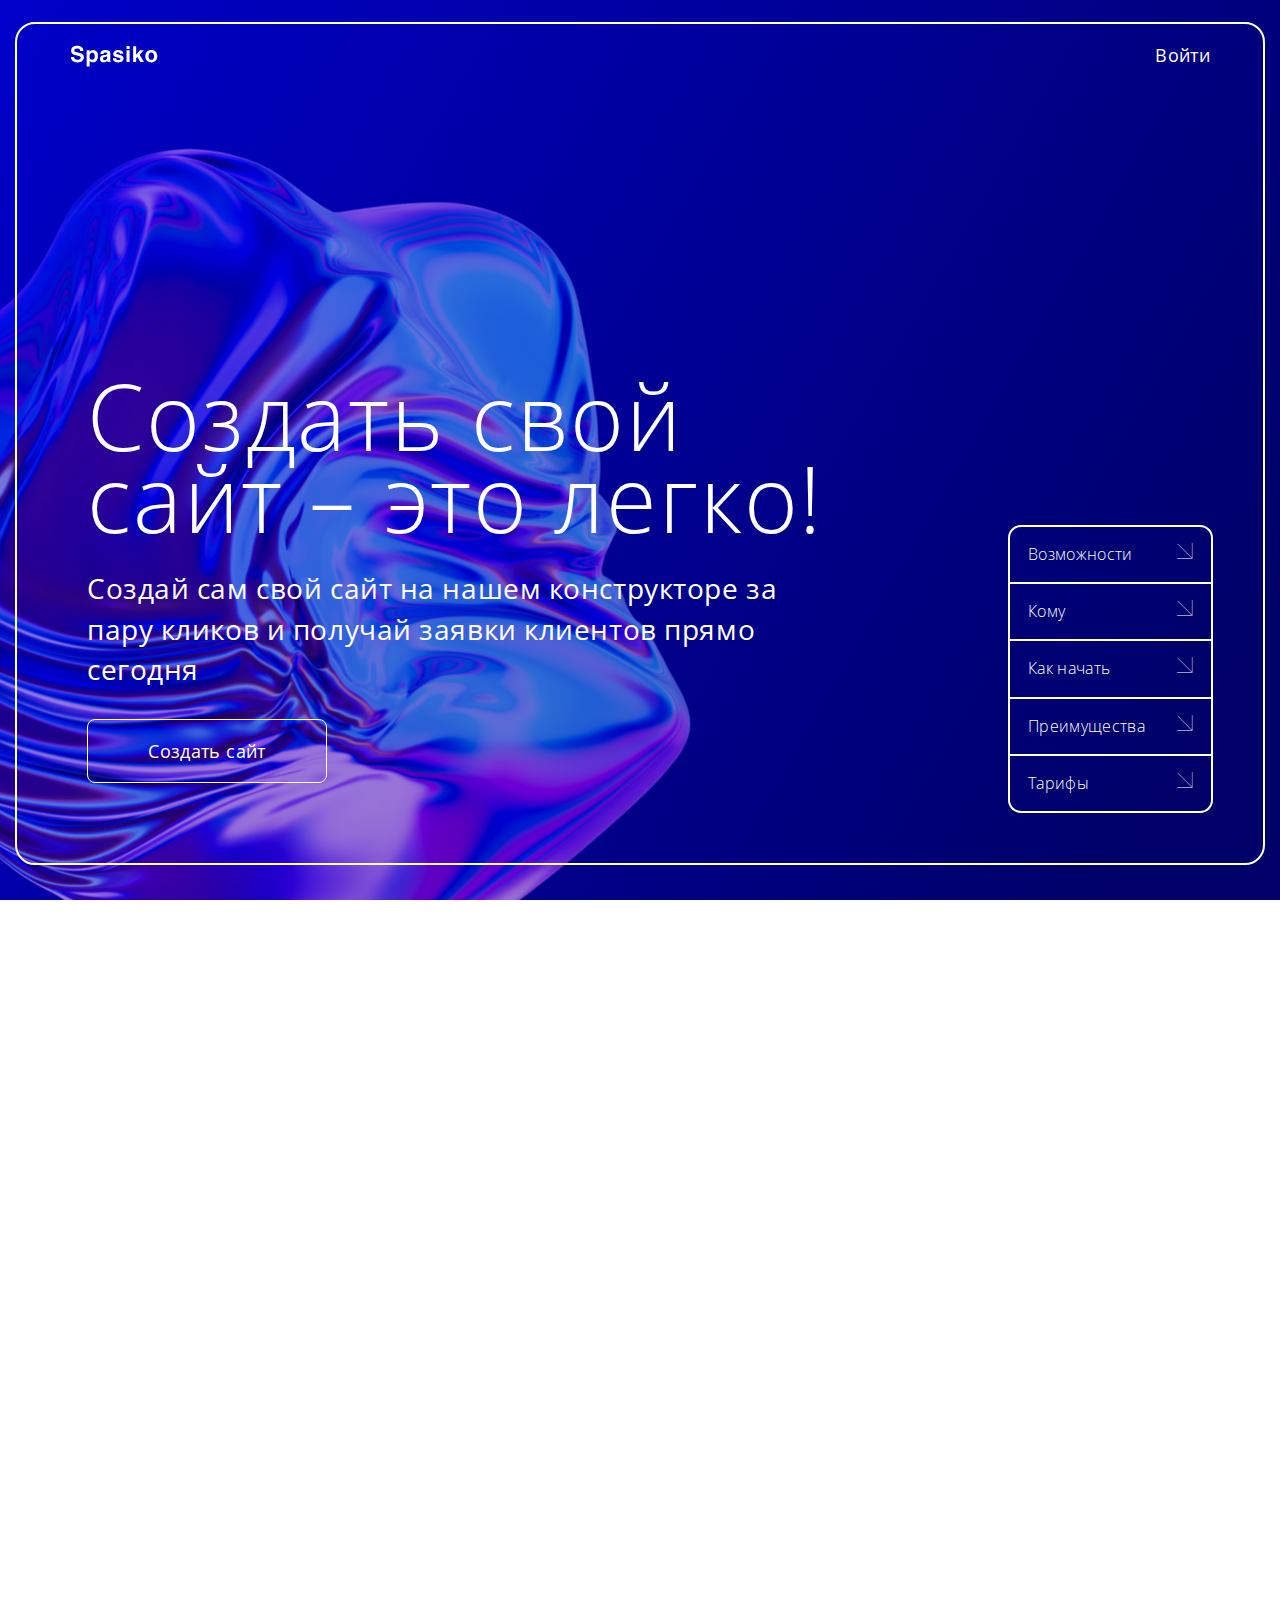
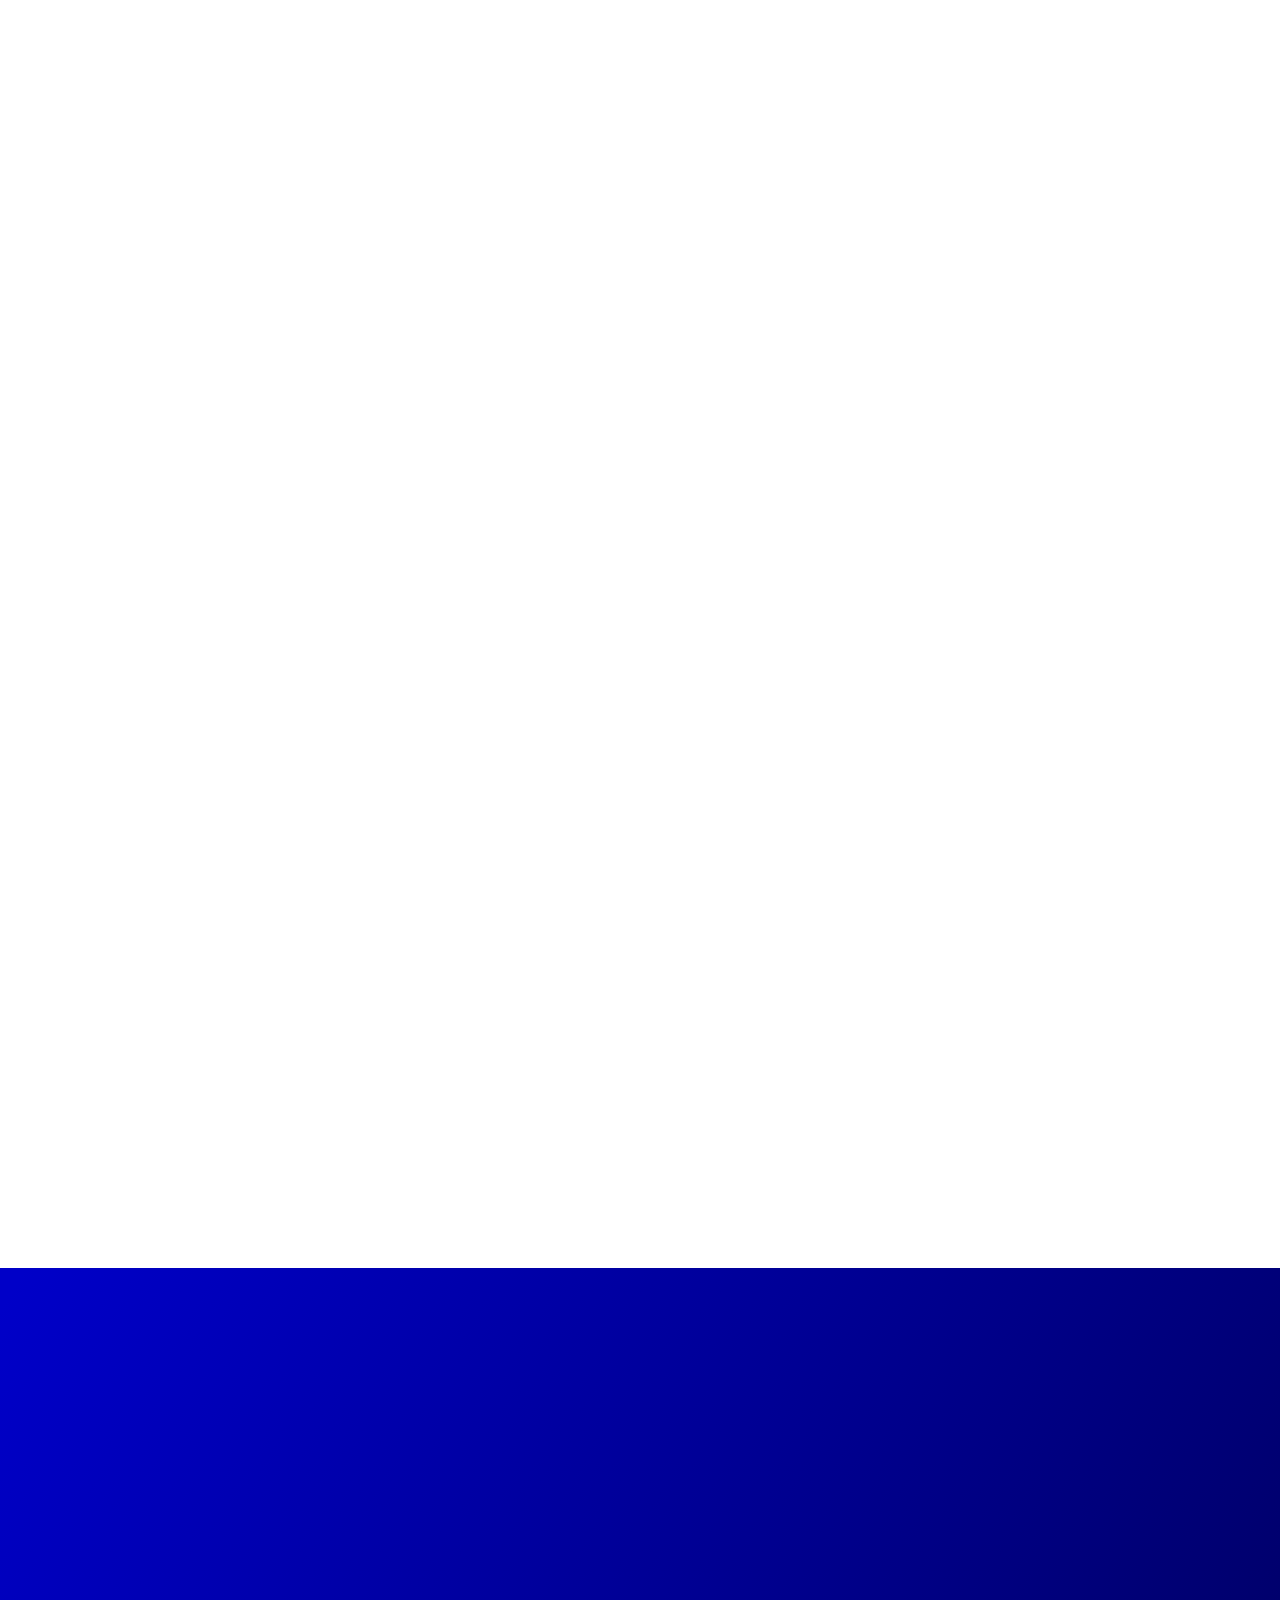
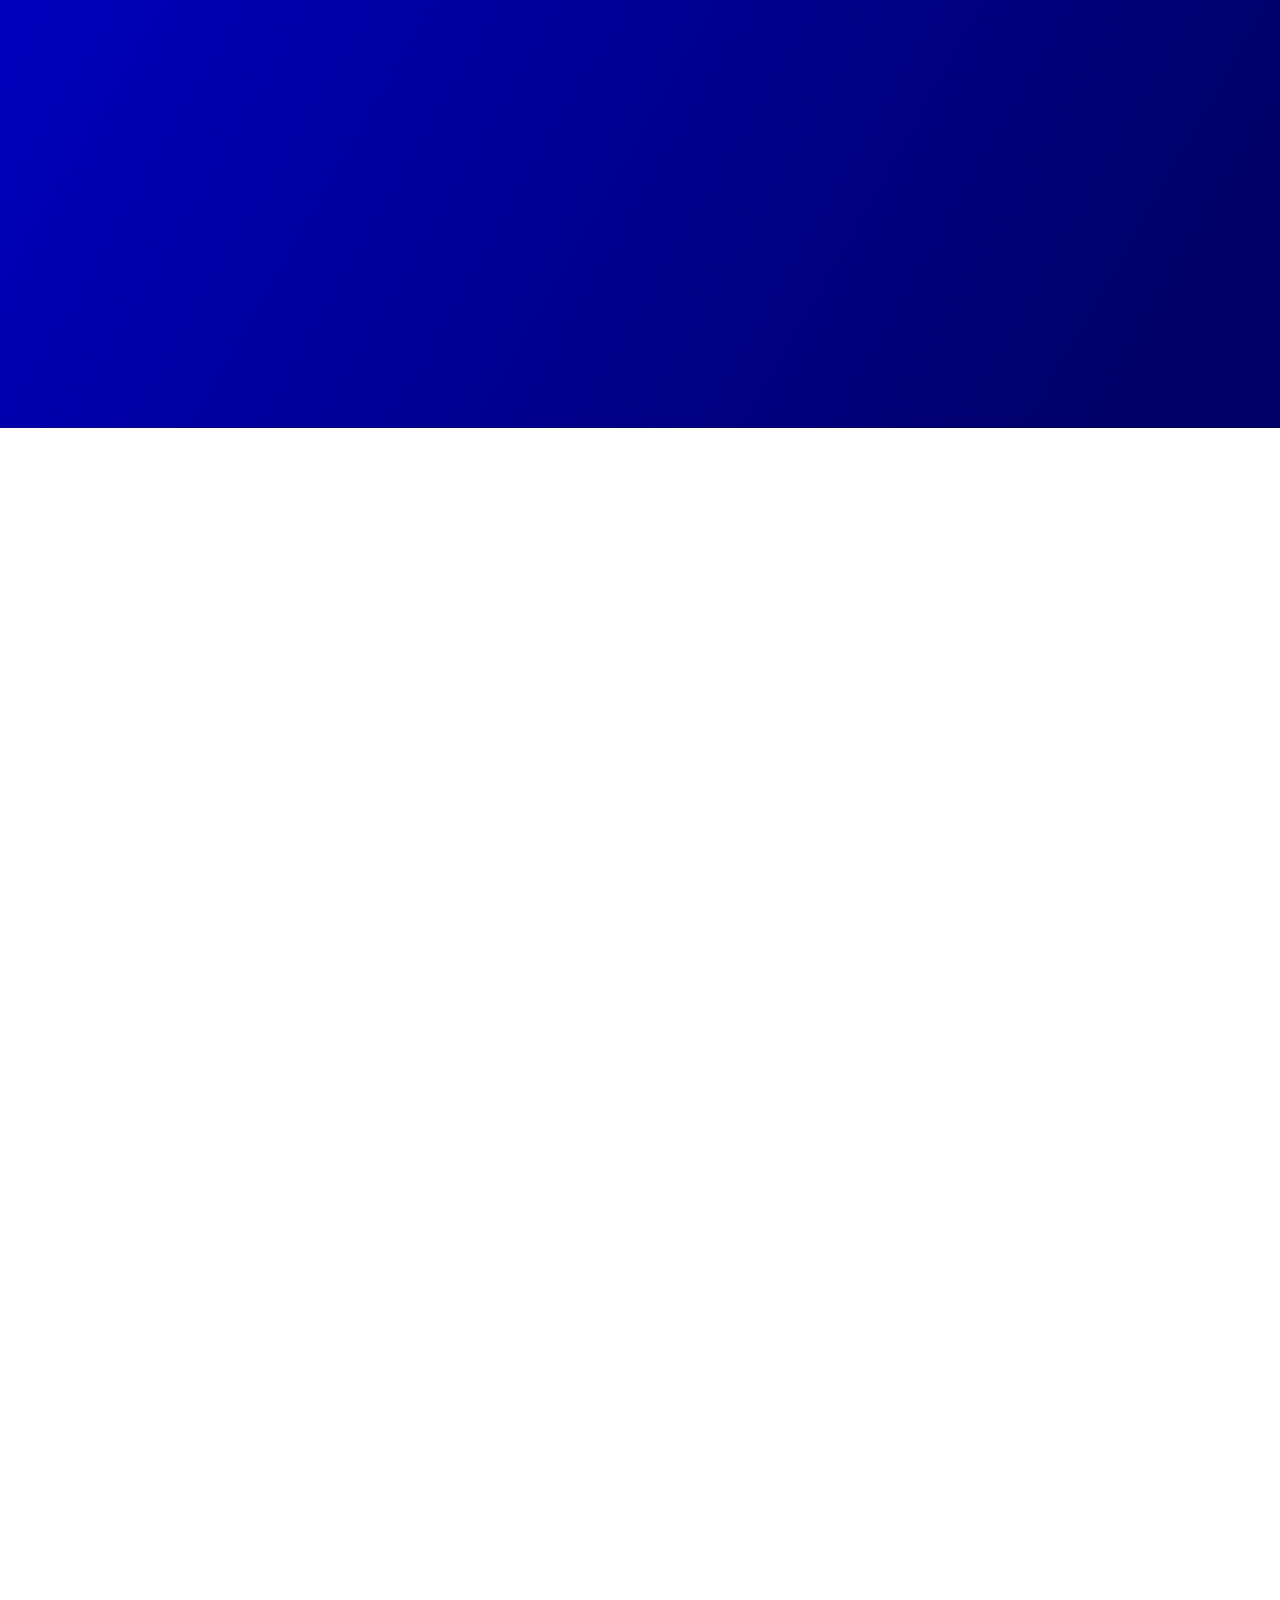
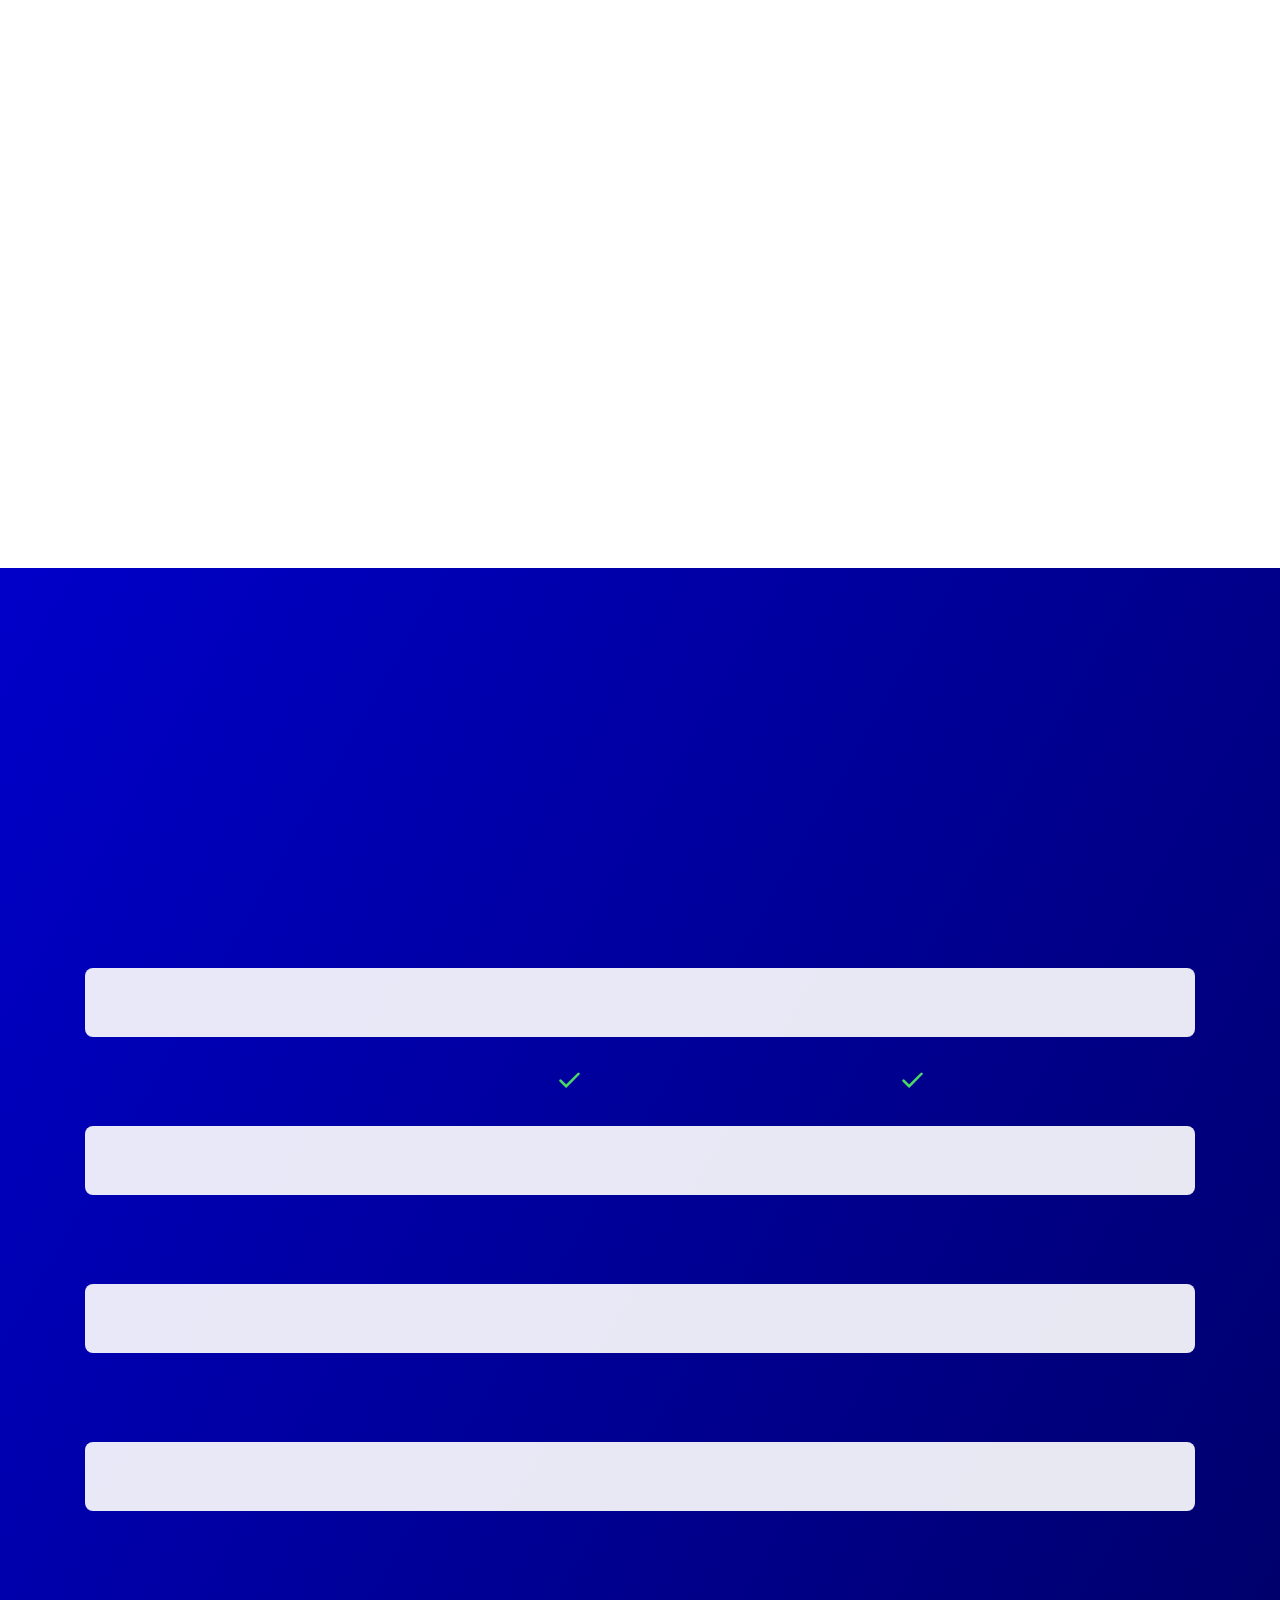
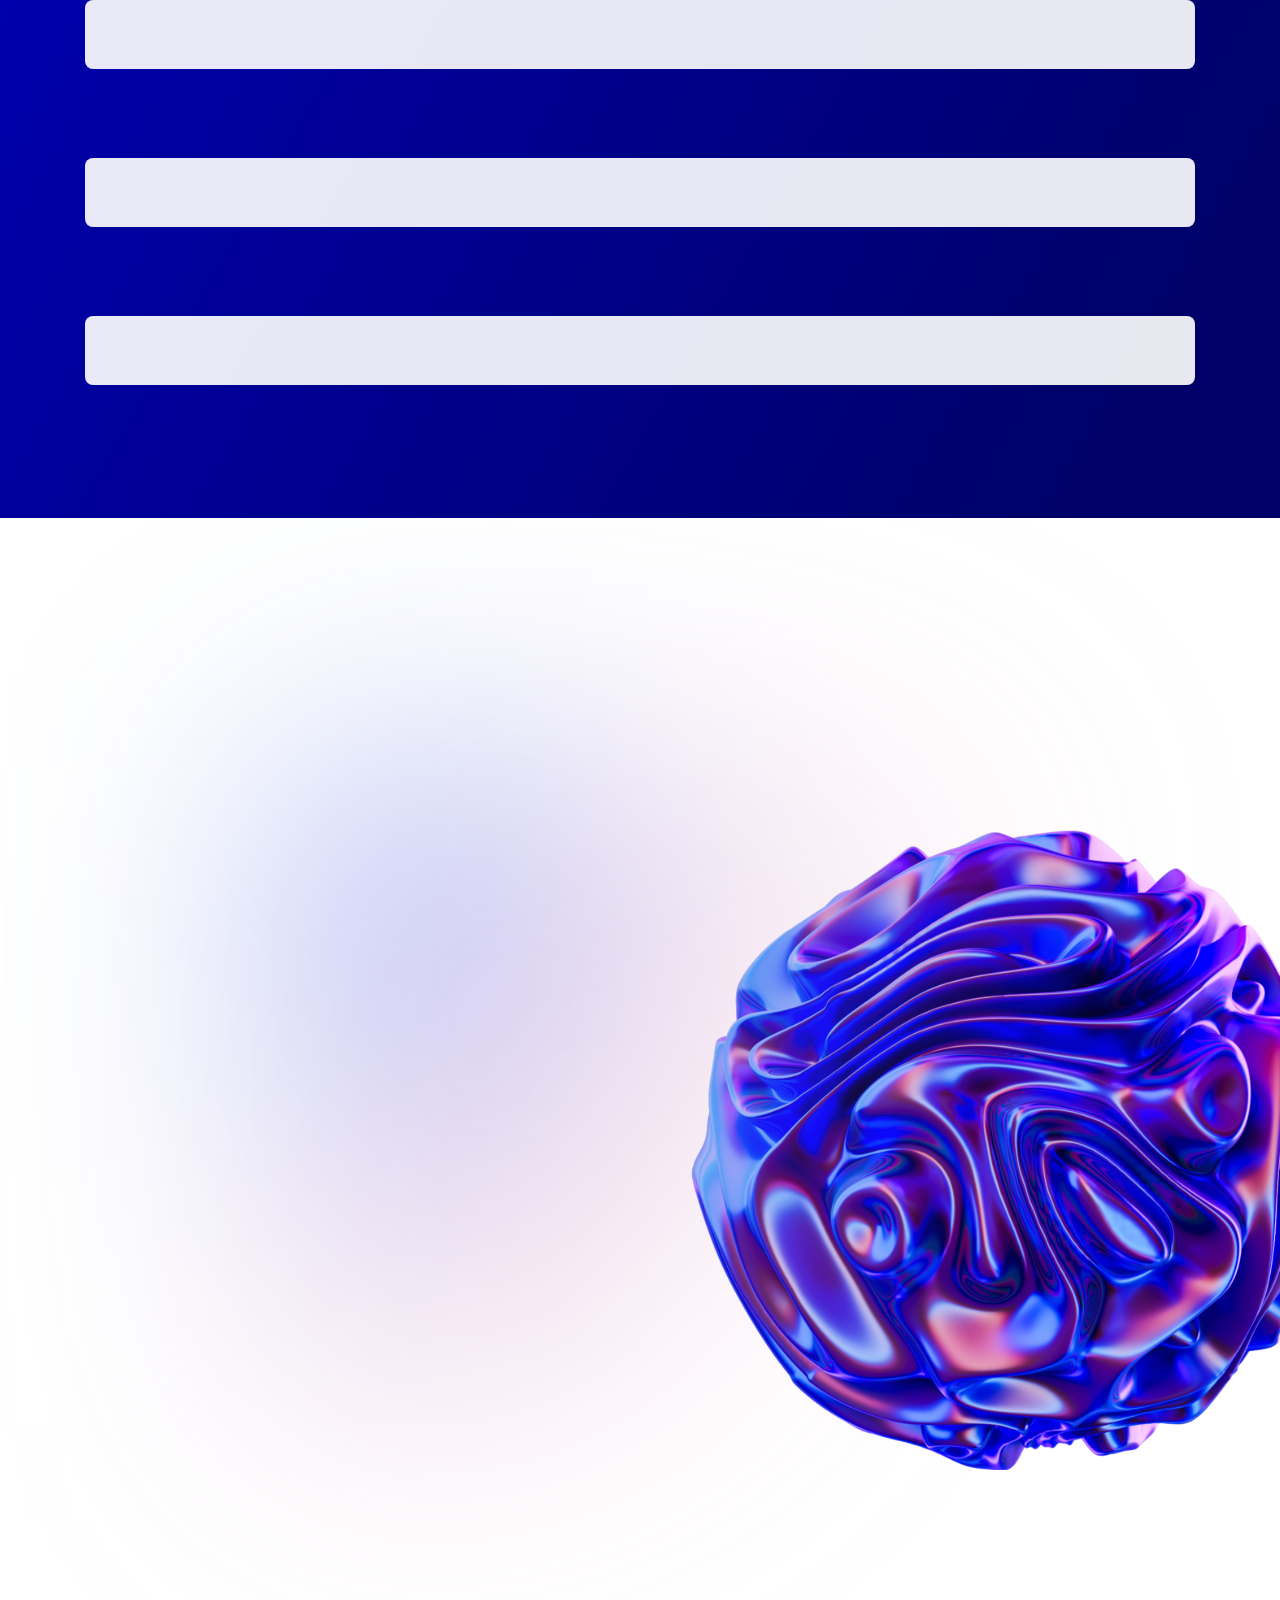
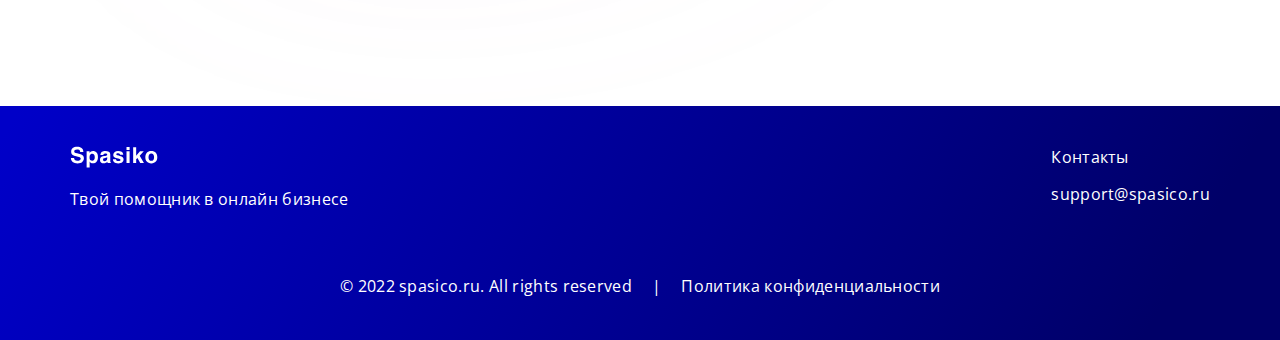
==== commit bf5b290d: "Внес исправления" ====
--- a/index.html
+++ b/index.html
@@ -10,8 +10,8 @@
     <link href="https://fonts.googleapis.com/css2?family=Open+Sans:wght@300;400;500;600;700;800&display=swap" rel="stylesheet">
     <link rel="stylesheet" href="css/animate.min.css">
     <link rel="stylesheet" href="css/um-icon-style.css">
-    <!-- <link rel="stylesheet" href="css/main.css"> -->
-    <link rel="stylesheet" href="main.css">
+    <link rel="stylesheet" href="css/main.css">
+    <!-- <link rel="stylesheet" href="main.css"> -->
 </head>
 <body>
     <header class="header">
@@ -36,7 +36,7 @@
             <div class="hero__wrap">
                 <h1 class="hero__title wow fadeIn">Создать свой сайт – это легко!</h1>
                 <p class="hero__text wow fadeIn">Создай сам свой сайт на нашем конcтрукторе за пару кликов и получай заявки клиентов прямо сегодня</p>
-                <button class="hero__btn btn wow fadeIn">Создать сайт</button>
+                <a href="user.html" class="hero__btn btn wow fadeIn">Создать сайт</a>
             
                 <nav class="menu">
                     <ul class="menu__list">
@@ -100,7 +100,7 @@
                 <div class="whom__block-one block-one">
                     <h2 class="block-one__title wow fadeIn">Кому подойдет</h2>
                     <p class="block-one__text wow fadeIn">Конструктор Spasiko подойдет любому желающему, мы выделили основные группы бизнеса, для кого будет актуально наше предложение.</p>
-                    <button class="btn wow fadeIn">Создать сайт</button>
+                    <a href="user.html" class="btn wow fadeIn">Создать сайт</a>
                 </div>
                 <div class="whom__block-two block-two wow fadeIn">
                     <button class="block-two__btn wow fadeIn" data-tabs-path="tabs-one">1</button>
@@ -179,8 +179,9 @@
             </div>
 
             <div class="start__promo wow fadeIn">
-                <img src="images/jpg/ifrem.jpg" alt="ifrem">
-            </div>
+                <iframe width="100%" height="100%" src="https://www.youtube.com/embed/V5ylJtBTzvY" title="YouTube video player" frameborder="0" allow="accelerometer; autoplay; clipboard-write; encrypted-media; gyroscope; picture-in-picture" allowfullscreen></iframe>
+            </div>
+
 
 
         </section>
@@ -203,7 +204,7 @@
                     <div class="tariff-block__wrap">
                         <h3 class="tariff-block__title wow fadeIn">Basic</h3>
                         <div class="tariff-block__price wow fadeIn"><span>499₽</span> / месяц или <span>4200₽</span> / год</div>
-                        <button class="tariff-block__btn btn wow fadeIn">Создать сайт</button>
+                        <a href="user.html" class="tariff-block__btn btn wow fadeIn">Создать сайт</a>
                     </div>
                     <ul class="tariff-block__list">
                         <li class="tariff-block__item"><span class="tariff-block__text wow fadeIn">Тестовый период 7 дней</span><span class="tariff-block__icon"><i class="icon-ok"></i></span></li>
@@ -225,7 +226,7 @@
                     <div class="tariff-block__wrap">
                         <h3 class="tariff-block__title">Premium</h3>
                         <div class="tariff-block__price"><span>999₽</span> / месяц или <span>8400₽</span> / год</div>
-                        <button class="tariff-block__btn btn">Создать сайт</button>
+                        <a href="user.html" class="tariff-block__btn btn">Создать сайт</a>
                     </div>
                     <ul class="tariff-block__list">
                         <li class="tariff-block__item"><span class="tariff-block__text wow fadeIn">Тестовый период 7 дней</span><span class="tariff-block__icon"><i class="icon-ok"></i></span></li>
@@ -248,12 +249,12 @@
                         <div class="tariff-block__wrap">
                             <h3 class="tariff-block__title wow fadeIn">Basic</h3>
                             <div class="tariff-block__price wow fadeIn"><span>499₽</span> / месяц или <span>4200₽</span> / год</div>
-                            <button class="tariff-block__btn btn wow fadeIn">Создать сайт</button>
+                            <a href="user.html" class="tariff-block__btn btn wow fadeIn">Создать сайт</a>
                         </div>
                         <div class="tariff-block__wrap">
                             <h3 class="tariff-block__title wow fadeIn">Premium</h3>
                             <div class="tariff-block__price wow fadeIn"><span>999₽</span> / месяц или <span>8400₽</span> / год</div>
-                            <button class="tariff-block__btn btn wow fadeIn">Создать сайт</button>
+                            <a href="user.html" class="tariff-block__btn btn wow fadeIn">Создать сайт</a>
                         </div>
                     </div>
                     <ul class="tariff-block__list">
@@ -342,7 +343,7 @@
                 </label>
                 <label class="form__label wow fadeIn">
                     <span class="form__text">Твой вопрос <span class="form__elem">*</span></span>
-                    <textarea class="form__textarea" type="text" placeholder="Напиши сюда свой вопрос"></textarea>
+                    <textarea class="form__textarea" placeholder="Напиши сюда свой вопрос"></textarea>
                 </label>
                 <button class="form__btn btn btn--blue wow fadeIn" type="submit">Отправить</button>
             </form>
--- a/css/main.css
+++ b/css/main.css
@@ -777,10 +777,18 @@
 }
 
 @media (min-width: 1280px) {
+  .header__wrap {
+    padding-left: 70px;
+    padding-right: 70px;
+  }
   .hero {
     background: url("../images/svg/bg.svg") -412px -143px no-repeat, linear-gradient(119.83deg, #0000C8 1.42%, #000068 90.31%);
     background-size: 160vh, 100%;
   }
+  .hero__wrap {
+    padding-left: 70px;
+    padding-right: 70px;
+  }
   .hero__title {
     max-width: 753px;
     font-size: 92px;
@@ -791,6 +799,9 @@
   }
   .hero__wrap {
     position: relative;
+  }
+  .hero__btn {
+    margin-bottom: 80px;
   }
 }
 
@@ -817,10 +828,11 @@
   top: 42px;
   left: 23px;
   display: block;
-  width: 232px;
-  height: 29px;
+  width: 132px;
+  height: 30px;
   background: url("../images/svg/logo-color.svg");
   background-repeat: no-repeat;
+  background-size: cover;
 }
 
 .features__list {
@@ -937,7 +949,7 @@
   .features__title::after {
     top: 129px;
     left: 70px;
-    width: 317px;
+    width: 186px;
     height: 40px;
     background-size: cover;
   }
@@ -962,7 +974,7 @@
   .features__title::after {
     top: 143px;
     left: 106px;
-    width: 397px;
+    width: 252px;
     height: 50px;
   }
   .features__list {
@@ -1139,6 +1151,10 @@
   bottom: 2%;
 }
 
+.block-two__btn--active {
+  background: rgba(255, 255, 255, 0.74);
+}
+
 .block-three {
   position: absolute;
   top: 0;
@@ -1313,7 +1329,11 @@
 }
 
 .start__promo {
-  text-align: center;
+  max-width: 1280px;
+  width: 100%;
+  height: auto;
+  margin: 0 auto;
+  aspect-ratio: 2 / 1.3;
 }
 
 .list-text {
@@ -1326,16 +1346,19 @@
   position: absolute;
   top: 0;
   left: 0;
+  width: 360px;
+  min-height: 150px;
   font-weight: 700;
   font-size: 24px;
   line-height: 105%;
   letter-spacing: 0.02em;
   color: #000000;
-  opacity: 0;
+  background: #FFF;
+  opacity: 1;
 }
 
 .list-text__item--active {
-  opacity: 1;
+  z-index: 999;
 }
 
 .list-elem {
@@ -1384,6 +1407,11 @@
   border-radius: 50%;
 }
 
+.list-elem__elem-ok {
+  color: #4264EE;
+  font-size: 9px;
+}
+
 @media (min-width: 768px) {
   .start {
     padding: 80px 50px;
@@ -1393,20 +1421,25 @@
     margin-bottom: 50px;
   }
   .list-text__item {
+    width: 404px;
     font-size: 30px;
   }
   .list-elem__item {
     width: 60px;
     height: 60px;
-    margin-right: 30px;
+    margin-right: 35px;
   }
   .list-elem__item:not(:last-child)::after {
+    width: 45px;
     top: 28px;
     left: 59px;
   }
   .list-elem__elem {
     width: 16px;
     height: 16px;
+  }
+  .list-elem__elem-ok {
+    font-size: 26px;
   }
 }
 
@@ -1428,6 +1461,9 @@
   }
   .list-text__item {
     font-size: 34px;
+  }
+  .list-elem__item {
+    margin-right: 45px;
   }
 }
 
@@ -1454,10 +1490,11 @@
   top: 76px;
   left: -2px;
   display: block;
-  width: 232px;
-  height: 29px;
+  width: 132px;
+  height: 30px;
   background: url("../images/svg/logo-color.svg");
   background-repeat: no-repeat;
+  background-size: cover;
 }
 
 .benefits__list {
@@ -1521,7 +1558,7 @@
   .benefits__title::after {
     top: 42px;
     left: 23px;
-    width: 232px;
+    width: 138px;
     height: 29px;
   }
 }
@@ -1537,7 +1574,7 @@
   .benefits__title::after {
     top: 73px;
     left: 40px;
-    width: 317px;
+    width: 186px;
     height: 40px;
     background-size: cover;
   }
@@ -1562,7 +1599,7 @@
   .benefits__title::after {
     top: 78px;
     left: 40px;
-    width: 397px;
+    width: 252px;
     height: 50px;
   }
   .benefits__item:nth-child(1), .benefits__item:nth-child(2), .benefits__item:nth-child(4) {
@@ -1963,8 +2000,6 @@
 }
 
 .popup {
-  position: fixed;
-  top: -900px;
   background: linear-gradient(241.63deg, #6070FF 0%, #0A0A11 100%);
   max-width: 512px;
   border-radius: 40px;
@@ -2062,10 +2097,8 @@
   color: #FFFFFF;
 }
 
-.popup-code--active,
-.popup-user--active {
-  top: 10%;
-  left: 0;
+.popup-code {
+  display: none;
 }
 
 @media (min-width: 768px) {
@@ -2082,4 +2115,18 @@
     padding: 60px 40px;
   }
 }
+
+.user {
+  display: -webkit-box;
+  display: -ms-flexbox;
+  display: flex;
+  -webkit-box-pack: center;
+      -ms-flex-pack: center;
+          justify-content: center;
+  -webkit-box-align: center;
+      -ms-flex-align: center;
+          align-items: center;
+  background: linear-gradient(119.83deg, #0000C8 1.42%, #000068 90.31%);
+  height: 100vh;
+}
 /*# sourceMappingURL=main.css.map */